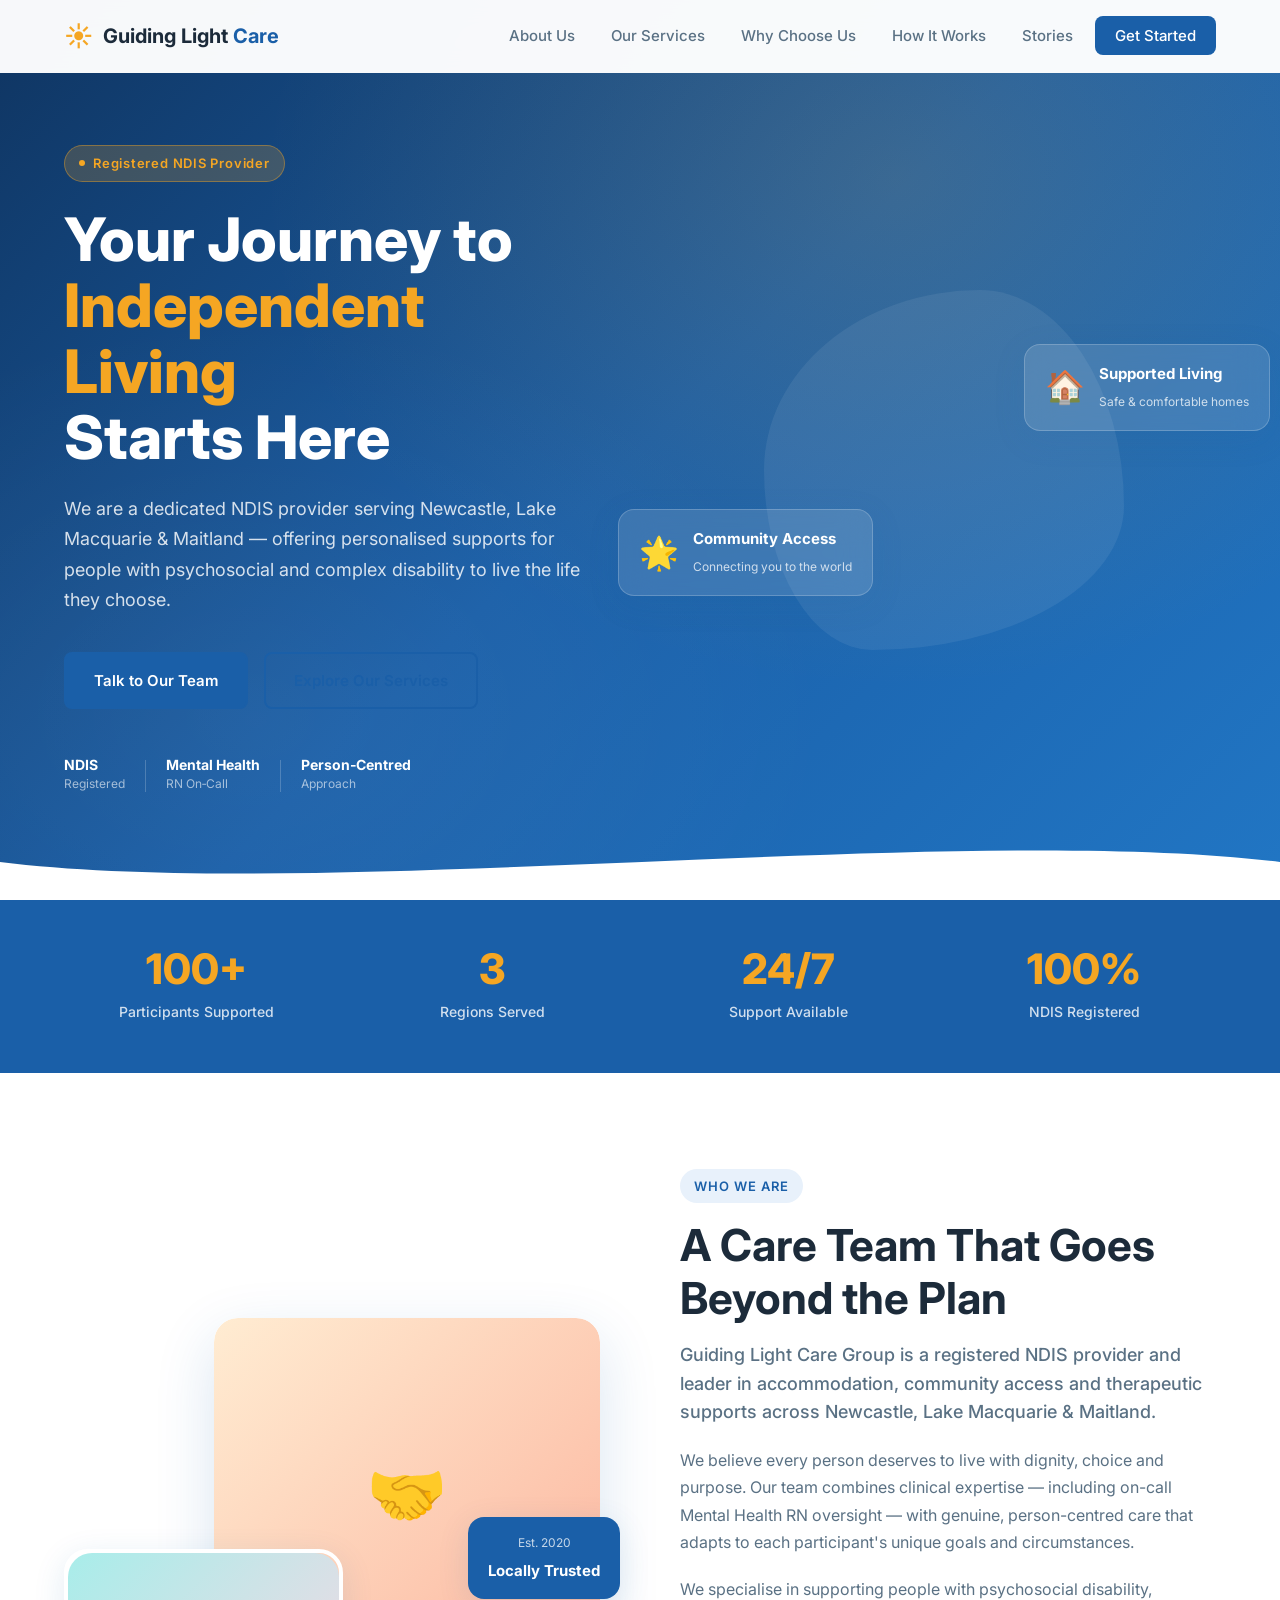
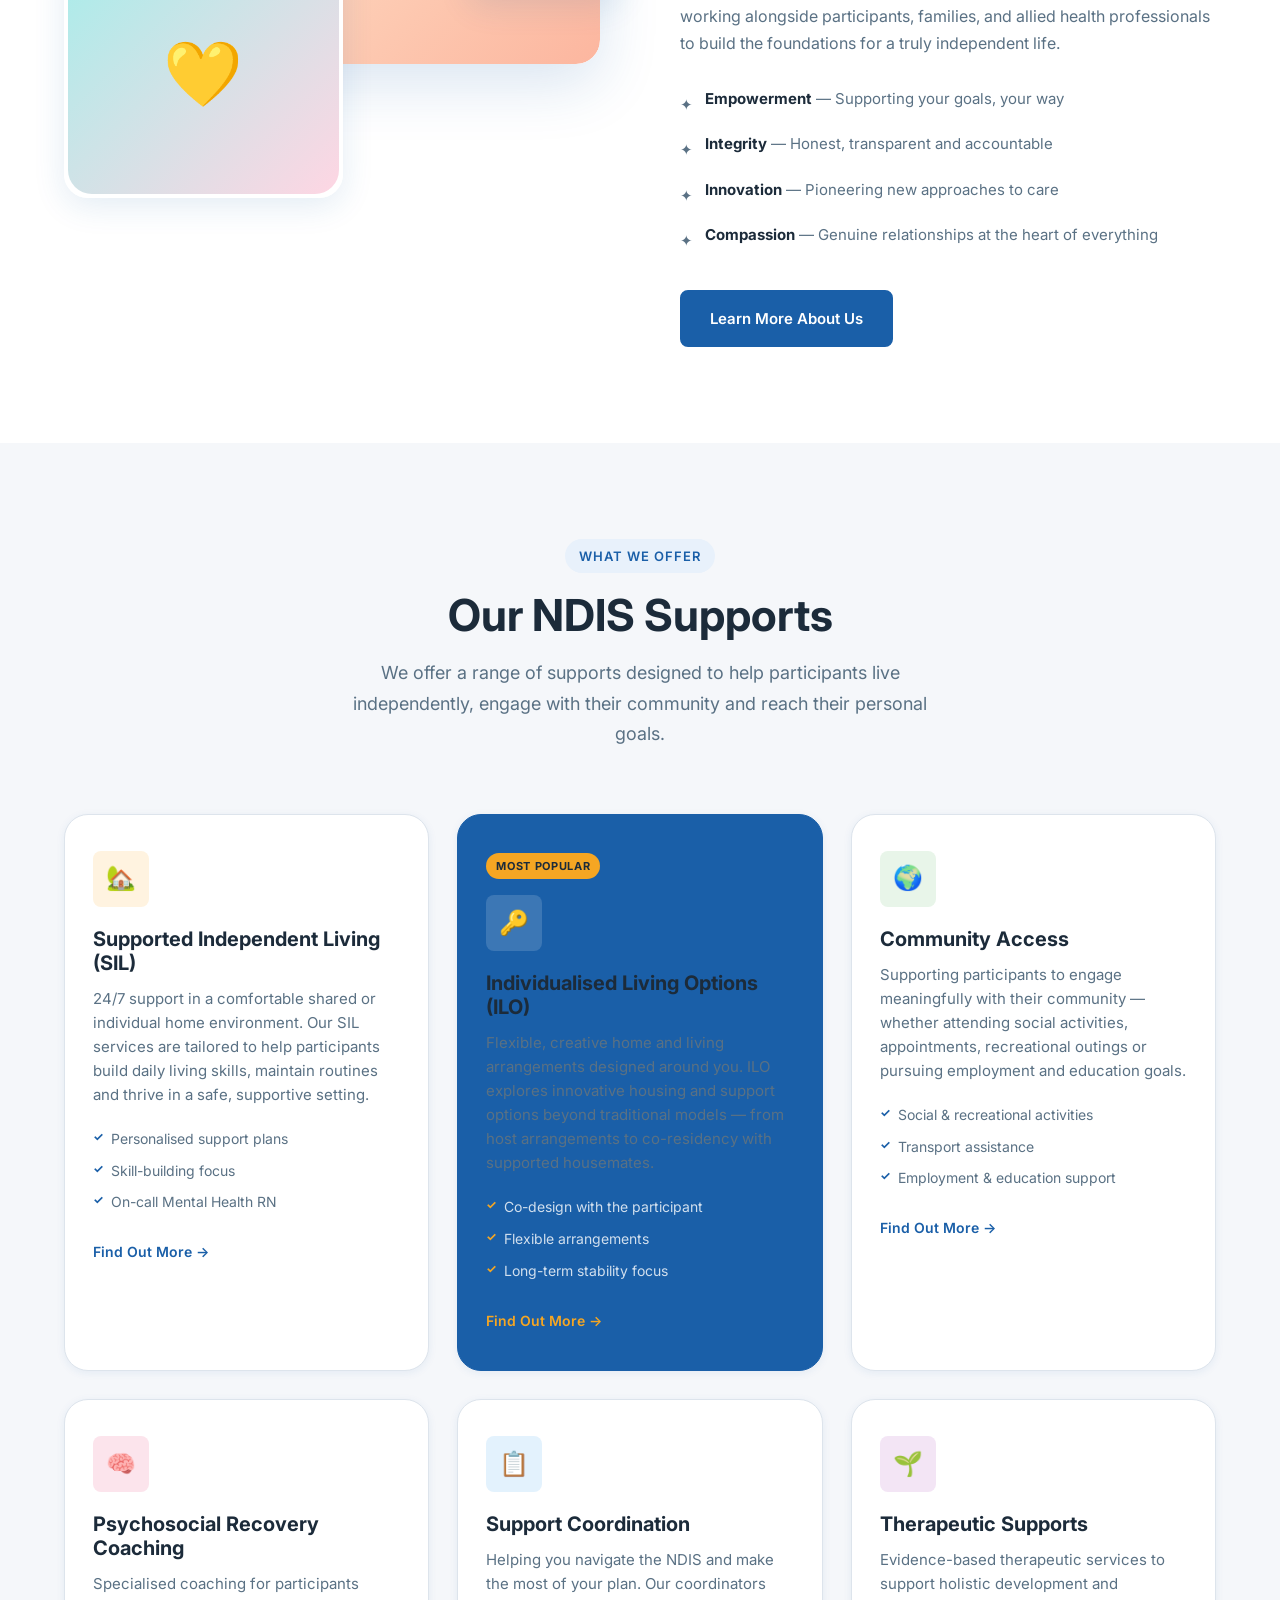
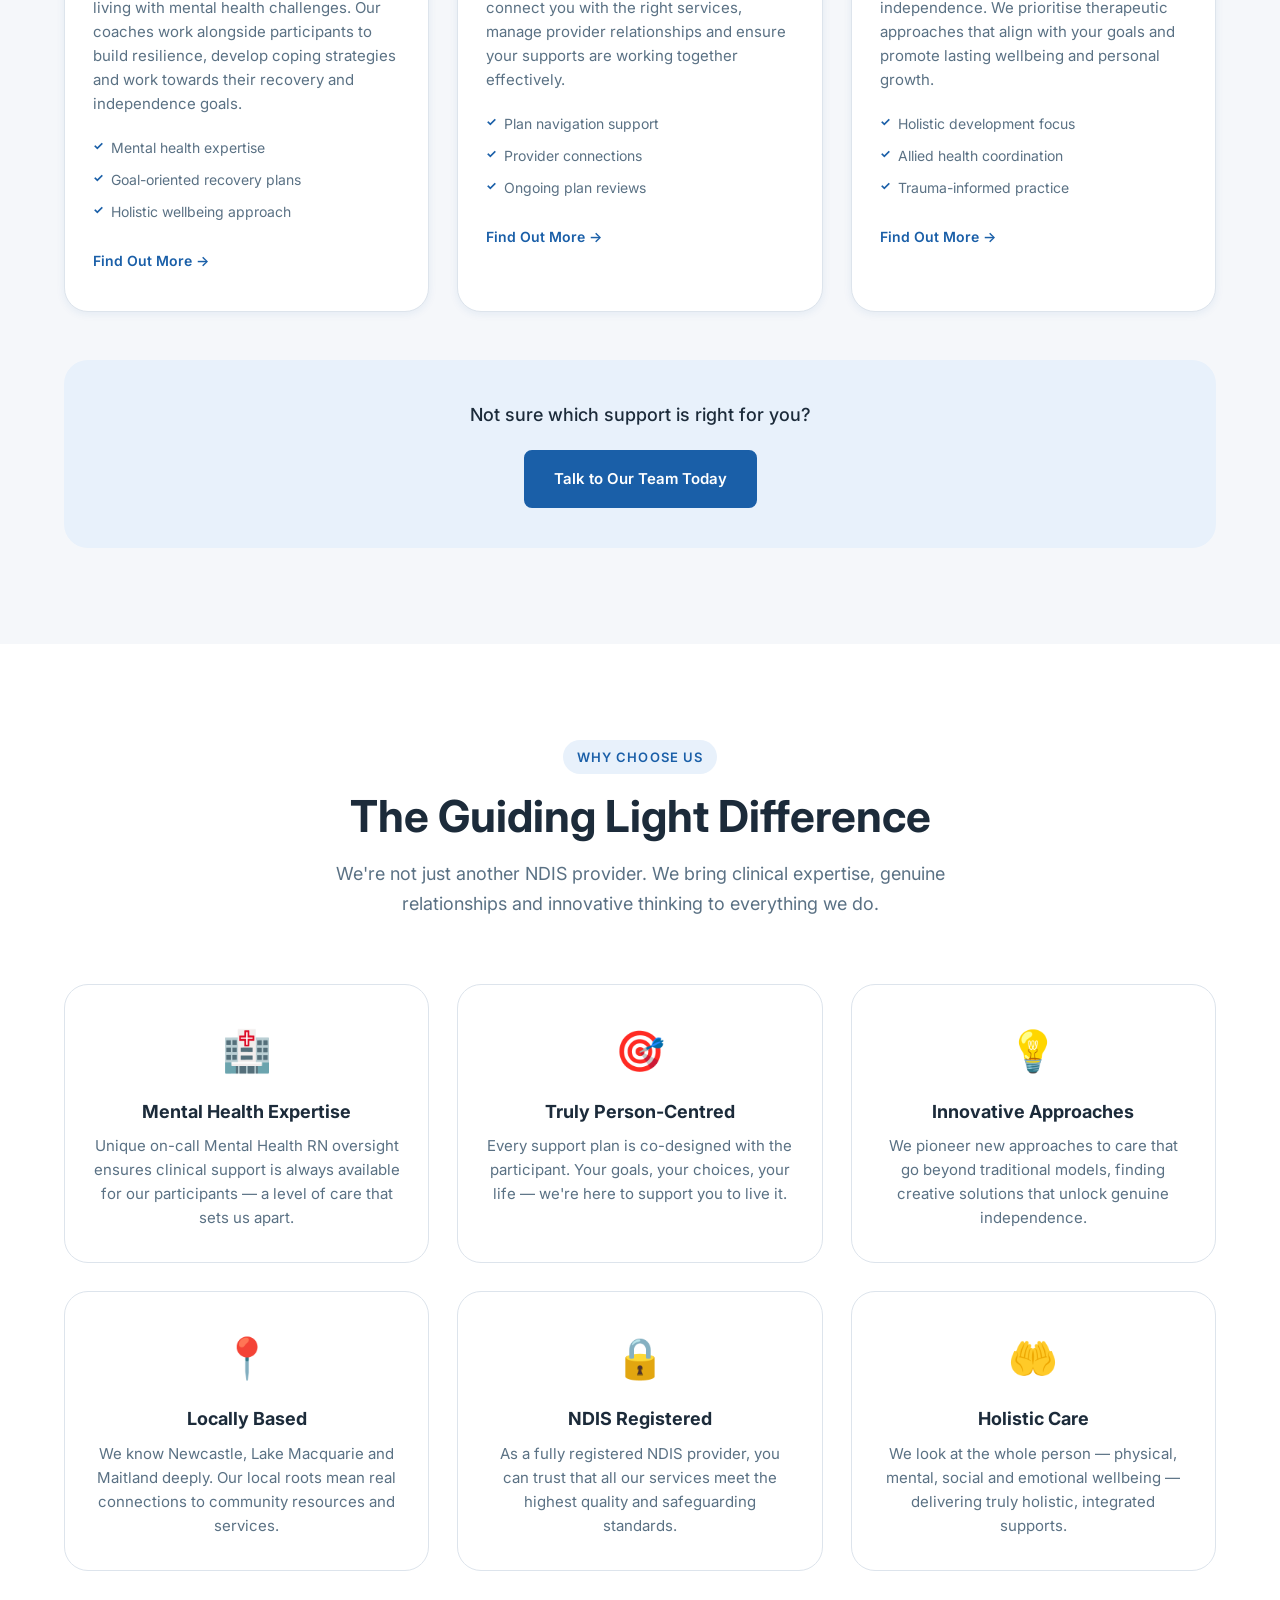
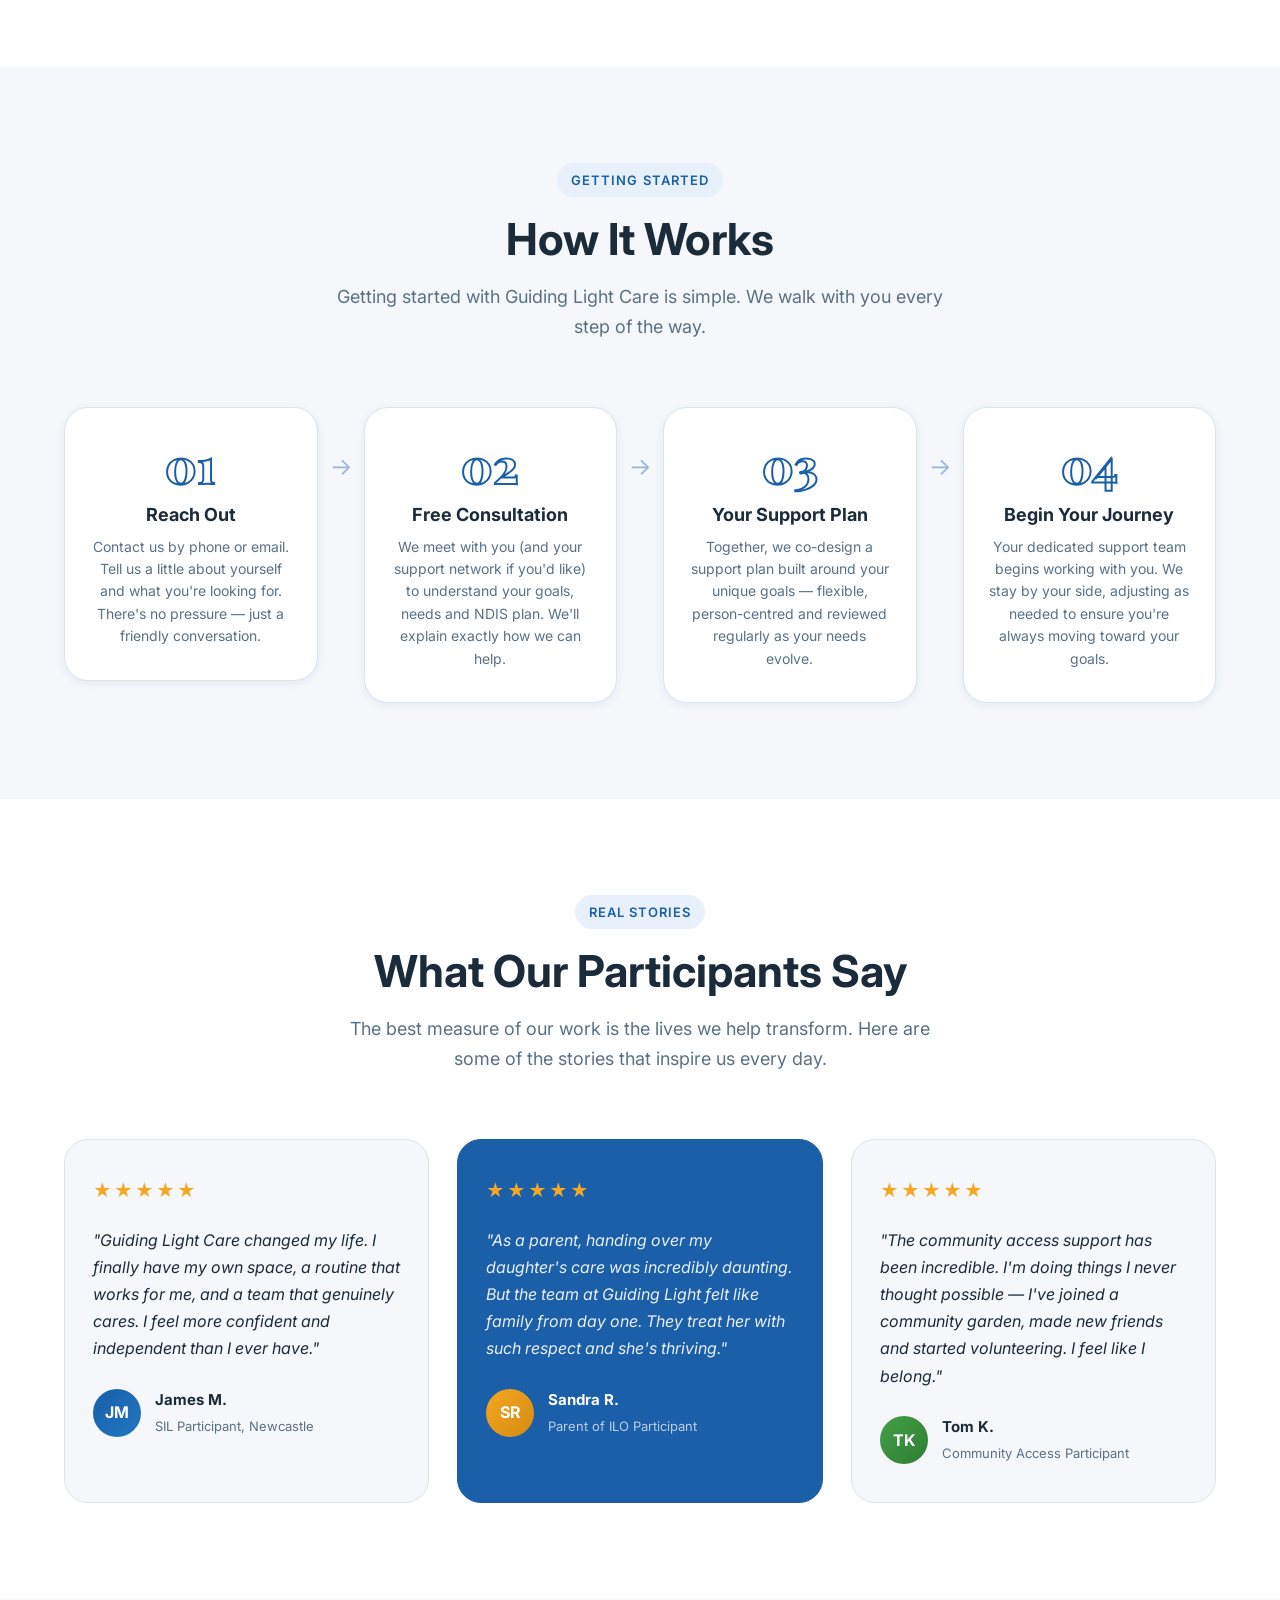
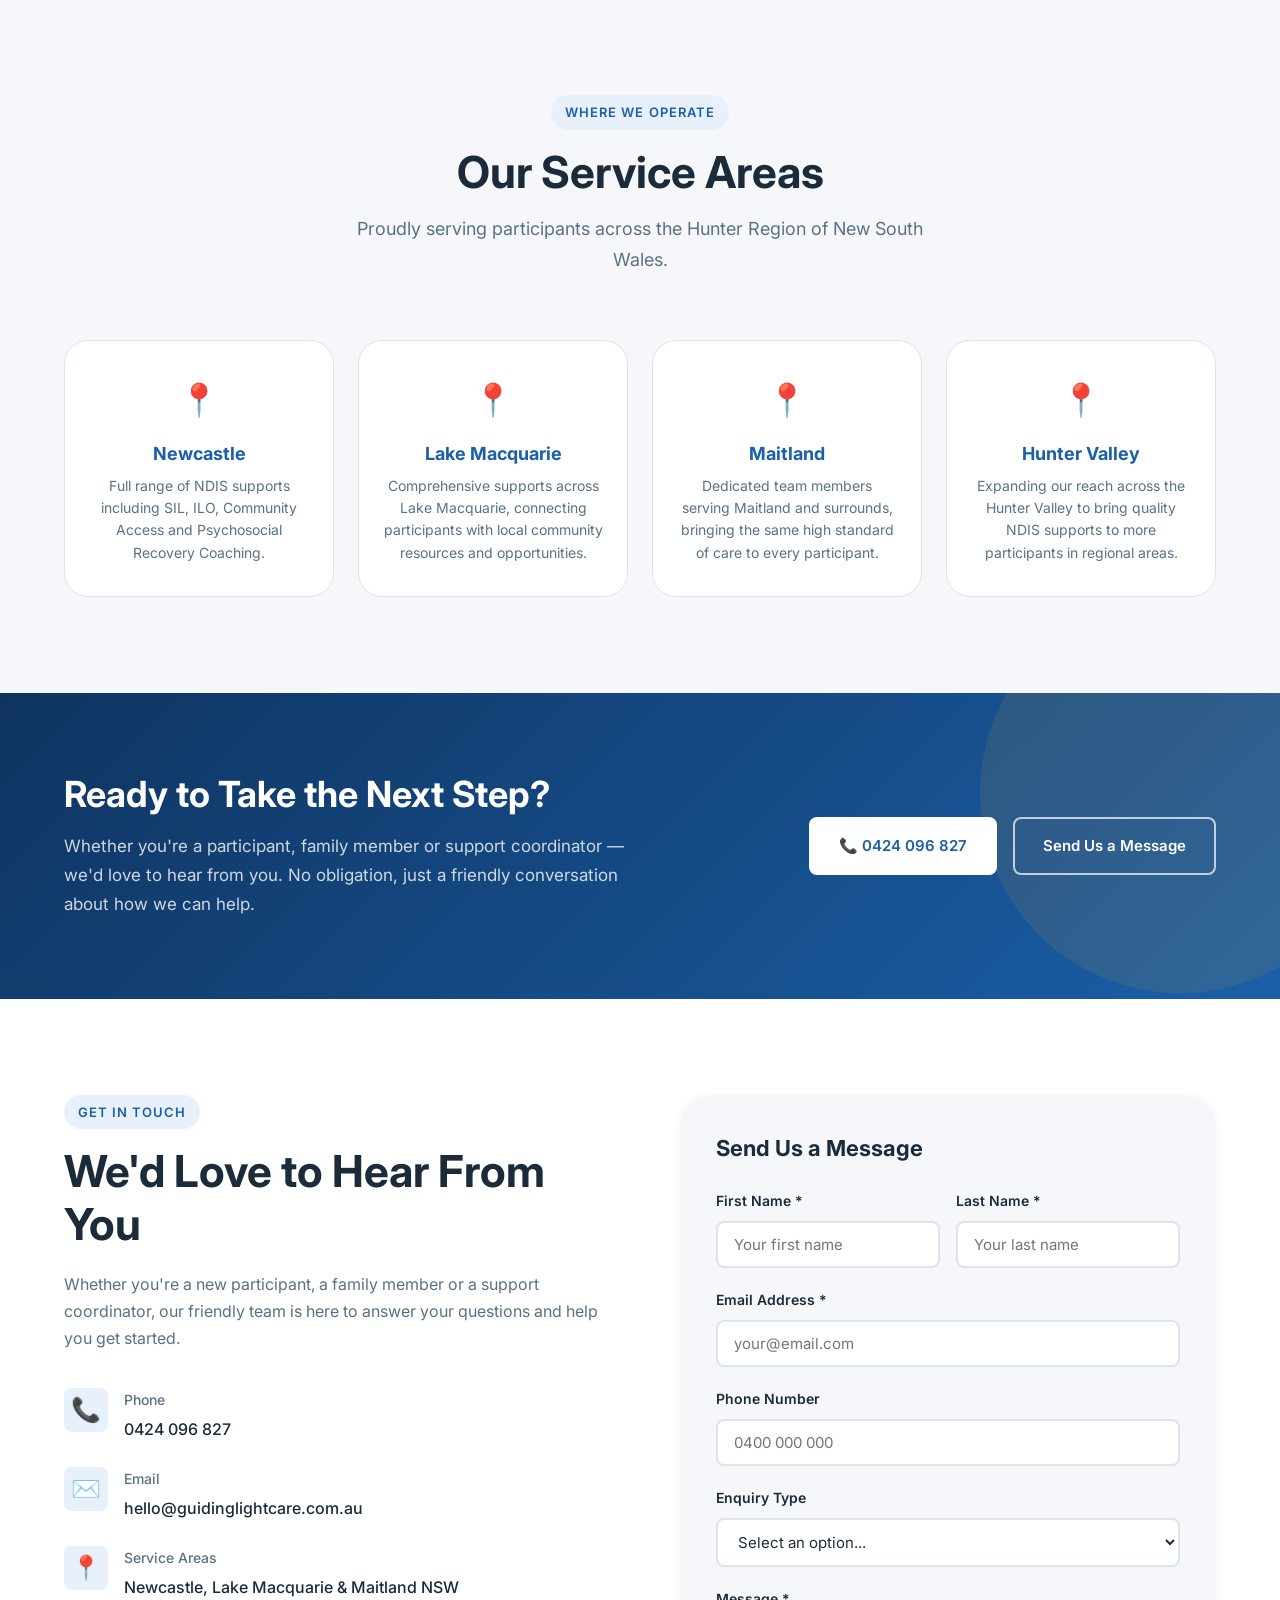
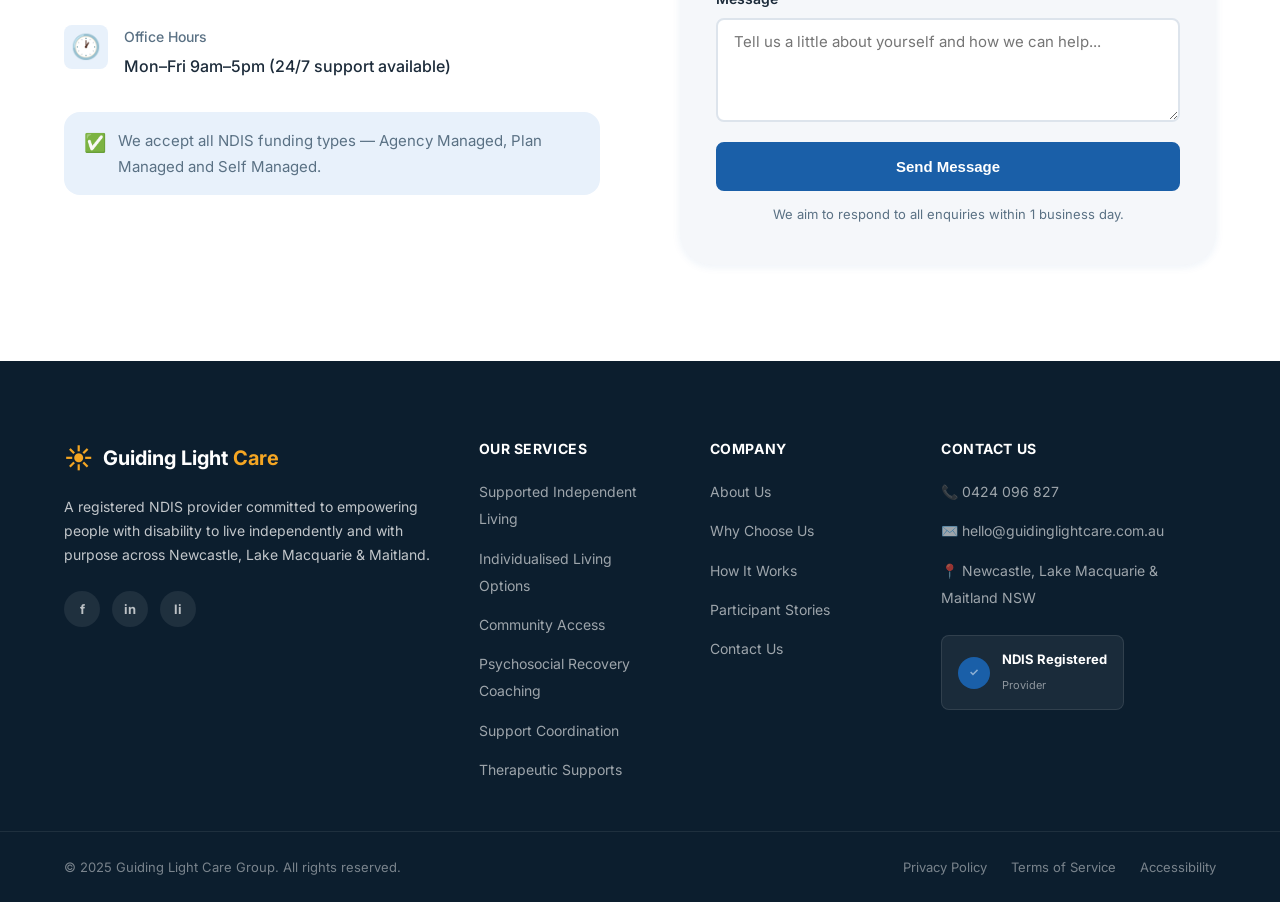
==== index.html @ 177fe25d "Add full Guiding Light Care website Complete single-page website including hero, about, services (SI" ====
<!DOCTYPE html>
<html lang="en">
<head>
  <meta charset="UTF-8" />
  <meta name="viewport" content="width=device-width, initial-scale=1.0" />
  <title>Guiding Light Care – NDIS Supports & Housing</title>
  <meta name="description" content="Guiding Light Care Group – Registered NDIS provider in Newcastle, Lake Macquarie & Maitland. Specialising in psychosocial disability, ILO, SIL and Community Access." />
  <link rel="stylesheet" href="styles.css" />
  <link rel="preconnect" href="https://fonts.googleapis.com" />
  <link rel="preconnect" href="https://fonts.gstatic.com" crossorigin />
  <link href="https://fonts.googleapis.com/css2?family=Inter:wght@300;400;500;600;700;800&family=Playfair+Display:wght@600;700&display=swap" rel="stylesheet" />
</head>
<body>

  <!-- HEADER / NAV -->
  <header class="header" id="header">
    <div class="container header__inner">
      <a href="#" class="logo">
        <span class="logo__icon">☀</span>
        <span class="logo__text">Guiding Light <span>Care</span></span>
      </a>
      <nav class="nav" id="nav">
        <ul class="nav__list">
          <li><a href="#about" class="nav__link">About Us</a></li>
          <li><a href="#services" class="nav__link">Our Services</a></li>
          <li><a href="#why-us" class="nav__link">Why Choose Us</a></li>
          <li><a href="#how-it-works" class="nav__link">How It Works</a></li>
          <li><a href="#testimonials" class="nav__link">Stories</a></li>
          <li><a href="#contact" class="nav__link nav__link--cta">Get Started</a></li>
        </ul>
      </nav>
      <button class="hamburger" id="hamburger" aria-label="Open menu">
        <span></span><span></span><span></span>
      </button>
    </div>
  </header>

  <!-- HERO -->
  <section class="hero" id="home">
    <div class="hero__bg"></div>
    <div class="container hero__inner">
      <div class="hero__content">
        <span class="hero__badge">Registered NDIS Provider</span>
        <h1 class="hero__title">Your Journey to<br /><em>Independent Living</em><br />Starts Here</h1>
        <p class="hero__subtitle">We are a dedicated NDIS provider serving Newcastle, Lake Macquarie &amp; Maitland — offering personalised supports for people with psychosocial and complex disability to live the life they choose.</p>
        <div class="hero__actions">
          <a href="#contact" class="btn btn--primary">Talk to Our Team</a>
          <a href="#services" class="btn btn--outline">Explore Our Services</a>
        </div>
        <div class="hero__trust">
          <div class="trust-item">
            <strong>NDIS</strong><span>Registered</span>
          </div>
          <div class="trust-divider"></div>
          <div class="trust-item">
            <strong>Mental Health</strong><span>RN On‑Call</span>
          </div>
          <div class="trust-divider"></div>
          <div class="trust-item">
            <strong>Person‑Centred</strong><span>Approach</span>
          </div>
        </div>
      </div>
      <div class="hero__image">
        <div class="hero__card hero__card--1">
          <div class="card-icon">🏠</div>
          <div>
            <strong>Supported Living</strong>
            <span>Safe & comfortable homes</span>
          </div>
        </div>
        <div class="hero__card hero__card--2">
          <div class="card-icon">🌟</div>
          <div>
            <strong>Community Access</strong>
            <span>Connecting you to the world</span>
          </div>
        </div>
        <div class="hero__blob"></div>
      </div>
    </div>
    <div class="hero__wave">
      <svg viewBox="0 0 1440 80" preserveAspectRatio="none"><path d="M0,40 C360,80 1080,0 1440,40 L1440,80 L0,80 Z" fill="#ffffff"/></svg>
    </div>
  </section>

  <!-- STATS STRIP -->
  <section class="stats">
    <div class="container stats__inner">
      <div class="stat">
        <span class="stat__number">100+</span>
        <span class="stat__label">Participants Supported</span>
      </div>
      <div class="stat">
        <span class="stat__number">3</span>
        <span class="stat__label">Regions Served</span>
      </div>
      <div class="stat">
        <span class="stat__number">24/7</span>
        <span class="stat__label">Support Available</span>
      </div>
      <div class="stat">
        <span class="stat__number">100%</span>
        <span class="stat__label">NDIS Registered</span>
      </div>
    </div>
  </section>

  <!-- ABOUT -->
  <section class="about section" id="about">
    <div class="container about__inner">
      <div class="about__image-wrap">
        <div class="about__image-block">
          <div class="about__img about__img--main">
            <div class="img-placeholder img-placeholder--warm">
              <div class="img-icon">🤝</div>
            </div>
          </div>
          <div class="about__img about__img--sub">
            <div class="img-placeholder img-placeholder--teal">
              <div class="img-icon">💛</div>
            </div>
          </div>
          <div class="about__badge-float">
            <span>Est. 2020</span>
            <strong>Locally Trusted</strong>
          </div>
        </div>
      </div>
      <div class="about__content">
        <span class="section-tag">Who We Are</span>
        <h2 class="section-title">A Care Team That Goes Beyond the Plan</h2>
        <p class="about__lead">Guiding Light Care Group is a registered NDIS provider and leader in accommodation, community access and therapeutic supports across Newcastle, Lake Macquarie &amp; Maitland.</p>
        <p>We believe every person deserves to live with dignity, choice and purpose. Our team combines clinical expertise — including on-call Mental Health RN oversight — with genuine, person-centred care that adapts to each participant's unique goals and circumstances.</p>
        <p>We specialise in supporting people with psychosocial disability, working alongside participants, families, and allied health professionals to build the foundations for a truly independent life.</p>
        <ul class="about__values">
          <li><span class="value-icon">✦</span><span><strong>Empowerment</strong> — Supporting your goals, your way</span></li>
          <li><span class="value-icon">✦</span><span><strong>Integrity</strong> — Honest, transparent and accountable</span></li>
          <li><span class="value-icon">✦</span><span><strong>Innovation</strong> — Pioneering new approaches to care</span></li>
          <li><span class="value-icon">✦</span><span><strong>Compassion</strong> — Genuine relationships at the heart of everything</span></li>
        </ul>
        <a href="#contact" class="btn btn--primary">Learn More About Us</a>
      </div>
    </div>
  </section>

  <!-- SERVICES -->
  <section class="services section section--gray" id="services">
    <div class="container">
      <div class="section-header">
        <span class="section-tag">What We Offer</span>
        <h2 class="section-title">Our NDIS Supports</h2>
        <p class="section-subtitle">We offer a range of supports designed to help participants live independently, engage with their community and reach their personal goals.</p>
      </div>
      <div class="services__grid">

        <div class="service-card">
          <div class="service-card__icon-wrap service-card__icon-wrap--1">
            <span class="service-card__icon">🏡</span>
          </div>
          <h3>Supported Independent Living (SIL)</h3>
          <p>24/7 support in a comfortable shared or individual home environment. Our SIL services are tailored to help participants build daily living skills, maintain routines and thrive in a safe, supportive setting.</p>
          <ul class="service-card__features">
            <li>Personalised support plans</li>
            <li>Skill-building focus</li>
            <li>On-call Mental Health RN</li>
          </ul>
          <a href="#contact" class="service-card__link">Find Out More →</a>
        </div>

        <div class="service-card service-card--featured">
          <div class="service-card__badge">Most Popular</div>
          <div class="service-card__icon-wrap service-card__icon-wrap--2">
            <span class="service-card__icon">🔑</span>
          </div>
          <h3>Individualised Living Options (ILO)</h3>
          <p>Flexible, creative home and living arrangements designed around you. ILO explores innovative housing and support options beyond traditional models — from host arrangements to co-residency with supported housemates.</p>
          <ul class="service-card__features">
            <li>Co-design with the participant</li>
            <li>Flexible arrangements</li>
            <li>Long-term stability focus</li>
          </ul>
          <a href="#contact" class="service-card__link">Find Out More →</a>
        </div>

        <div class="service-card">
          <div class="service-card__icon-wrap service-card__icon-wrap--3">
            <span class="service-card__icon">🌍</span>
          </div>
          <h3>Community Access</h3>
          <p>Supporting participants to engage meaningfully with their community — whether attending social activities, appointments, recreational outings or pursuing employment and education goals.</p>
          <ul class="service-card__features">
            <li>Social & recreational activities</li>
            <li>Transport assistance</li>
            <li>Employment & education support</li>
          </ul>
          <a href="#contact" class="service-card__link">Find Out More →</a>
        </div>

        <div class="service-card">
          <div class="service-card__icon-wrap service-card__icon-wrap--4">
            <span class="service-card__icon">🧠</span>
          </div>
          <h3>Psychosocial Recovery Coaching</h3>
          <p>Specialised coaching for participants living with mental health challenges. Our coaches work alongside participants to build resilience, develop coping strategies and work towards their recovery and independence goals.</p>
          <ul class="service-card__features">
            <li>Mental health expertise</li>
            <li>Goal-oriented recovery plans</li>
            <li>Holistic wellbeing approach</li>
          </ul>
          <a href="#contact" class="service-card__link">Find Out More →</a>
        </div>

        <div class="service-card">
          <div class="service-card__icon-wrap service-card__icon-wrap--5">
            <span class="service-card__icon">📋</span>
          </div>
          <h3>Support Coordination</h3>
          <p>Helping you navigate the NDIS and make the most of your plan. Our coordinators connect you with the right services, manage provider relationships and ensure your supports are working together effectively.</p>
          <ul class="service-card__features">
            <li>Plan navigation support</li>
            <li>Provider connections</li>
            <li>Ongoing plan reviews</li>
          </ul>
          <a href="#contact" class="service-card__link">Find Out More →</a>
        </div>

        <div class="service-card">
          <div class="service-card__icon-wrap service-card__icon-wrap--6">
            <span class="service-card__icon">🌱</span>
          </div>
          <h3>Therapeutic Supports</h3>
          <p>Evidence-based therapeutic services to support holistic development and independence. We prioritise therapeutic approaches that align with your goals and promote lasting wellbeing and personal growth.</p>
          <ul class="service-card__features">
            <li>Holistic development focus</li>
            <li>Allied health coordination</li>
            <li>Trauma-informed practice</li>
          </ul>
          <a href="#contact" class="service-card__link">Find Out More →</a>
        </div>

      </div>
      <div class="services__cta">
        <p>Not sure which support is right for you?</p>
        <a href="#contact" class="btn btn--primary">Talk to Our Team Today</a>
      </div>
    </div>
  </section>

  <!-- WHY US -->
  <section class="why-us section" id="why-us">
    <div class="container">
      <div class="section-header">
        <span class="section-tag">Why Choose Us</span>
        <h2 class="section-title">The Guiding Light Difference</h2>
        <p class="section-subtitle">We're not just another NDIS provider. We bring clinical expertise, genuine relationships and innovative thinking to everything we do.</p>
      </div>
      <div class="why-us__grid">
        <div class="why-card">
          <div class="why-card__icon">🏥</div>
          <h4>Mental Health Expertise</h4>
          <p>Unique on-call Mental Health RN oversight ensures clinical support is always available for our participants — a level of care that sets us apart.</p>
        </div>
        <div class="why-card">
          <div class="why-card__icon">🎯</div>
          <h4>Truly Person-Centred</h4>
          <p>Every support plan is co-designed with the participant. Your goals, your choices, your life — we're here to support you to live it.</p>
        </div>
        <div class="why-card">
          <div class="why-card__icon">💡</div>
          <h4>Innovative Approaches</h4>
          <p>We pioneer new approaches to care that go beyond traditional models, finding creative solutions that unlock genuine independence.</p>
        </div>
        <div class="why-card">
          <div class="why-card__icon">📍</div>
          <h4>Locally Based</h4>
          <p>We know Newcastle, Lake Macquarie and Maitland deeply. Our local roots mean real connections to community resources and services.</p>
        </div>
        <div class="why-card">
          <div class="why-card__icon">🔒</div>
          <h4>NDIS Registered</h4>
          <p>As a fully registered NDIS provider, you can trust that all our services meet the highest quality and safeguarding standards.</p>
        </div>
        <div class="why-card">
          <div class="why-card__icon">🤲</div>
          <h4>Holistic Care</h4>
          <p>We look at the whole person — physical, mental, social and emotional wellbeing — delivering truly holistic, integrated supports.</p>
        </div>
      </div>
    </div>
  </section>

  <!-- HOW IT WORKS -->
  <section class="how-it-works section section--gray" id="how-it-works">
    <div class="container">
      <div class="section-header">
        <span class="section-tag">Getting Started</span>
        <h2 class="section-title">How It Works</h2>
        <p class="section-subtitle">Getting started with Guiding Light Care is simple. We walk with you every step of the way.</p>
      </div>
      <div class="steps">
        <div class="step">
          <div class="step__number">01</div>
          <div class="step__content">
            <h4>Reach Out</h4>
            <p>Contact us by phone or email. Tell us a little about yourself and what you're looking for. There's no pressure — just a friendly conversation.</p>
          </div>
        </div>
        <div class="step__arrow">→</div>
        <div class="step">
          <div class="step__number">02</div>
          <div class="step__content">
            <h4>Free Consultation</h4>
            <p>We meet with you (and your support network if you'd like) to understand your goals, needs and NDIS plan. We'll explain exactly how we can help.</p>
          </div>
        </div>
        <div class="step__arrow">→</div>
        <div class="step">
          <div class="step__number">03</div>
          <div class="step__content">
            <h4>Your Support Plan</h4>
            <p>Together, we co-design a support plan built around your unique goals — flexible, person-centred and reviewed regularly as your needs evolve.</p>
          </div>
        </div>
        <div class="step__arrow">→</div>
        <div class="step">
          <div class="step__number">04</div>
          <div class="step__content">
            <h4>Begin Your Journey</h4>
            <p>Your dedicated support team begins working with you. We stay by your side, adjusting as needed to ensure you're always moving toward your goals.</p>
          </div>
        </div>
      </div>
    </div>
  </section>

  <!-- TESTIMONIALS -->
  <section class="testimonials section" id="testimonials">
    <div class="container">
      <div class="section-header">
        <span class="section-tag">Real Stories</span>
        <h2 class="section-title">What Our Participants Say</h2>
        <p class="section-subtitle">The best measure of our work is the lives we help transform. Here are some of the stories that inspire us every day.</p>
      </div>
      <div class="testimonials__grid">
        <div class="testimonial-card">
          <div class="testimonial-card__stars">★★★★★</div>
          <blockquote>"Guiding Light Care changed my life. I finally have my own space, a routine that works for me, and a team that genuinely cares. I feel more confident and independent than I ever have."</blockquote>
          <div class="testimonial-card__author">
            <div class="author-avatar author-avatar--1">JM</div>
            <div>
              <strong>James M.</strong>
              <span>SIL Participant, Newcastle</span>
            </div>
          </div>
        </div>
        <div class="testimonial-card testimonial-card--featured">
          <div class="testimonial-card__stars">★★★★★</div>
          <blockquote>"As a parent, handing over my daughter's care was incredibly daunting. But the team at Guiding Light felt like family from day one. They treat her with such respect and she's thriving."</blockquote>
          <div class="testimonial-card__author">
            <div class="author-avatar author-avatar--2">SR</div>
            <div>
              <strong>Sandra R.</strong>
              <span>Parent of ILO Participant</span>
            </div>
          </div>
        </div>
        <div class="testimonial-card">
          <div class="testimonial-card__stars">★★★★★</div>
          <blockquote>"The community access support has been incredible. I'm doing things I never thought possible — I've joined a community garden, made new friends and started volunteering. I feel like I belong."</blockquote>
          <div class="testimonial-card__author">
            <div class="author-avatar author-avatar--3">TK</div>
            <div>
              <strong>Tom K.</strong>
              <span>Community Access Participant</span>
            </div>
          </div>
        </div>
      </div>
    </div>
  </section>

  <!-- SERVICE AREAS -->
  <section class="areas section section--gray">
    <div class="container">
      <div class="section-header">
        <span class="section-tag">Where We Operate</span>
        <h2 class="section-title">Our Service Areas</h2>
        <p class="section-subtitle">Proudly serving participants across the Hunter Region of New South Wales.</p>
      </div>
      <div class="areas__grid">
        <div class="area-card">
          <div class="area-card__icon">📍</div>
          <h4>Newcastle</h4>
          <p>Full range of NDIS supports including SIL, ILO, Community Access and Psychosocial Recovery Coaching.</p>
        </div>
        <div class="area-card">
          <div class="area-card__icon">📍</div>
          <h4>Lake Macquarie</h4>
          <p>Comprehensive supports across Lake Macquarie, connecting participants with local community resources and opportunities.</p>
        </div>
        <div class="area-card">
          <div class="area-card__icon">📍</div>
          <h4>Maitland</h4>
          <p>Dedicated team members serving Maitland and surrounds, bringing the same high standard of care to every participant.</p>
        </div>
        <div class="area-card">
          <div class="area-card__icon">📍</div>
          <h4>Hunter Valley</h4>
          <p>Expanding our reach across the Hunter Valley to bring quality NDIS supports to more participants in regional areas.</p>
        </div>
      </div>
    </div>
  </section>

  <!-- CTA BANNER -->
  <section class="cta-banner">
    <div class="container cta-banner__inner">
      <div class="cta-banner__content">
        <h2>Ready to Take the Next Step?</h2>
        <p>Whether you're a participant, family member or support coordinator — we'd love to hear from you. No obligation, just a friendly conversation about how we can help.</p>
      </div>
      <div class="cta-banner__actions">
        <a href="tel:0424096827" class="btn btn--white">📞 0424 096 827</a>
        <a href="#contact" class="btn btn--outline-white">Send Us a Message</a>
      </div>
    </div>
  </section>

  <!-- CONTACT -->
  <section class="contact section" id="contact">
    <div class="container contact__inner">
      <div class="contact__info">
        <span class="section-tag">Get In Touch</span>
        <h2 class="section-title">We'd Love to Hear From You</h2>
        <p>Whether you're a new participant, a family member or a support coordinator, our friendly team is here to answer your questions and help you get started.</p>

        <div class="contact__details">
          <div class="contact__detail">
            <div class="contact__detail-icon">📞</div>
            <div>
              <strong>Phone</strong>
              <a href="tel:0424096827">0424 096 827</a>
            </div>
          </div>
          <div class="contact__detail">
            <div class="contact__detail-icon">✉️</div>
            <div>
              <strong>Email</strong>
              <a href="mailto:hello@guidinglightcare.com.au">hello@guidinglightcare.com.au</a>
            </div>
          </div>
          <div class="contact__detail">
            <div class="contact__detail-icon">📍</div>
            <div>
              <strong>Service Areas</strong>
              <span>Newcastle, Lake Macquarie &amp; Maitland NSW</span>
            </div>
          </div>
          <div class="contact__detail">
            <div class="contact__detail-icon">🕐</div>
            <div>
              <strong>Office Hours</strong>
              <span>Mon–Fri 9am–5pm (24/7 support available)</span>
            </div>
          </div>
        </div>

        <div class="contact__ndis-note">
          <span>✅</span>
          <p>We accept all NDIS funding types — Agency Managed, Plan Managed and Self Managed.</p>
        </div>
      </div>

      <div class="contact__form-wrap">
        <form class="contact-form" id="contactForm">
          <h3>Send Us a Message</h3>
          <div class="form-row">
            <div class="form-group">
              <label for="firstName">First Name *</label>
              <input type="text" id="firstName" name="firstName" placeholder="Your first name" required />
            </div>
            <div class="form-group">
              <label for="lastName">Last Name *</label>
              <input type="text" id="lastName" name="lastName" placeholder="Your last name" required />
            </div>
          </div>
          <div class="form-group">
            <label for="email">Email Address *</label>
            <input type="email" id="email" name="email" placeholder="your@email.com" required />
          </div>
          <div class="form-group">
            <label for="phone">Phone Number</label>
            <input type="tel" id="phone" name="phone" placeholder="0400 000 000" />
          </div>
          <div class="form-group">
            <label for="enquiryType">Enquiry Type</label>
            <select id="enquiryType" name="enquiryType">
              <option value="">Select an option...</option>
              <option value="sil">Supported Independent Living (SIL)</option>
              <option value="ilo">Individualised Living Options (ILO)</option>
              <option value="community">Community Access</option>
              <option value="psychosocial">Psychosocial Recovery Coaching</option>
              <option value="coordination">Support Coordination</option>
              <option value="therapeutic">Therapeutic Supports</option>
              <option value="general">General Enquiry</option>
            </select>
          </div>
          <div class="form-group">
            <label for="message">Message *</label>
            <textarea id="message" name="message" rows="4" placeholder="Tell us a little about yourself and how we can help..." required></textarea>
          </div>
          <button type="submit" class="btn btn--primary btn--full">Send Message</button>
          <p class="form-note">We aim to respond to all enquiries within 1 business day.</p>
          <div class="form-success" id="formSuccess">
            <span>✅</span> Thank you! We'll be in touch shortly.
          </div>
        </form>
      </div>
    </div>
  </section>

  <!-- FOOTER -->
  <footer class="footer">
    <div class="container footer__inner">
      <div class="footer__brand">
        <a href="#" class="logo logo--white">
          <span class="logo__icon">☀</span>
          <span class="logo__text">Guiding Light <span>Care</span></span>
        </a>
        <p>A registered NDIS provider committed to empowering people with disability to live independently and with purpose across Newcastle, Lake Macquarie &amp; Maitland.</p>
        <div class="footer__social">
          <a href="#" aria-label="Facebook" class="social-link">f</a>
          <a href="#" aria-label="Instagram" class="social-link">in</a>
          <a href="#" aria-label="LinkedIn" class="social-link">li</a>
        </div>
      </div>

      <div class="footer__links">
        <h5>Our Services</h5>
        <ul>
          <li><a href="#services">Supported Independent Living</a></li>
          <li><a href="#services">Individualised Living Options</a></li>
          <li><a href="#services">Community Access</a></li>
          <li><a href="#services">Psychosocial Recovery Coaching</a></li>
          <li><a href="#services">Support Coordination</a></li>
          <li><a href="#services">Therapeutic Supports</a></li>
        </ul>
      </div>

      <div class="footer__links">
        <h5>Company</h5>
        <ul>
          <li><a href="#about">About Us</a></li>
          <li><a href="#why-us">Why Choose Us</a></li>
          <li><a href="#how-it-works">How It Works</a></li>
          <li><a href="#testimonials">Participant Stories</a></li>
          <li><a href="#contact">Contact Us</a></li>
        </ul>
      </div>

      <div class="footer__contact">
        <h5>Contact Us</h5>
        <ul>
          <li><a href="tel:0424096827">📞 0424 096 827</a></li>
          <li><a href="mailto:hello@guidinglightcare.com.au">✉️ hello@guidinglightcare.com.au</a></li>
          <li><span>📍 Newcastle, Lake Macquarie &amp; Maitland NSW</span></li>
        </ul>
        <div class="footer__ndis">
          <div class="ndis-badge">
            <span class="ndis-badge__icon">✓</span>
            <div>
              <strong>NDIS Registered</strong>
              <span>Provider</span>
            </div>
          </div>
        </div>
      </div>
    </div>

    <div class="footer__bottom">
      <div class="container footer__bottom-inner">
        <p>© 2025 Guiding Light Care Group. All rights reserved.</p>
        <div class="footer__legal">
          <a href="#">Privacy Policy</a>
          <a href="#">Terms of Service</a>
          <a href="#">Accessibility</a>
        </div>
      </div>
    </div>
  </footer>

  <script src="script.js"></script>
</body>
</html>
---- styles.css ----
/* ============================================================
   GUIDING LIGHT CARE – Global Styles
   ============================================================ */

/* --- Reset & Base --- */
*, *::before, *::after { box-sizing: border-box; margin: 0; padding: 0; }

:root {
  --primary:       #1a5fa8;
  --primary-dark:  #134b86;
  --primary-light: #e8f1fb;
  --accent:        #f5a623;
  --accent-dark:   #d48c0f;
  --text:          #1c2b3a;
  --text-muted:    #5a7184;
  --bg:            #ffffff;
  --bg-gray:       #f5f7fa;
  --border:        #dde4ec;
  --shadow-sm:     0 2px 8px rgba(26,95,168,0.08);
  --shadow-md:     0 8px 32px rgba(26,95,168,0.12);
  --shadow-lg:     0 20px 60px rgba(26,95,168,0.16);
  --radius-sm:     8px;
  --radius-md:     16px;
  --radius-lg:     24px;
  --radius-xl:     32px;
  --transition:    0.25s ease;
  --max-width:     1200px;
}

html { scroll-behavior: smooth; }

body {
  font-family: 'Inter', sans-serif;
  font-size: 16px;
  line-height: 1.7;
  color: var(--text);
  background: var(--bg);
  overflow-x: hidden;
}

a { color: inherit; text-decoration: none; }
ul { list-style: none; }
img { max-width: 100%; display: block; }

.container {
  max-width: var(--max-width);
  margin: 0 auto;
  padding: 0 24px;
}

.section { padding: 96px 0; }
.section--gray { background: var(--bg-gray); }

/* --- Typography --- */
h1, h2, h3, h4, h5 {
  font-family: 'Inter', sans-serif;
  font-weight: 700;
  line-height: 1.2;
  color: var(--text);
}

.section-tag {
  display: inline-block;
  background: var(--primary-light);
  color: var(--primary);
  font-size: 13px;
  font-weight: 600;
  letter-spacing: 0.08em;
  text-transform: uppercase;
  padding: 6px 14px;
  border-radius: 20px;
  margin-bottom: 16px;
}

.section-title {
  font-size: clamp(28px, 4vw, 44px);
  margin-bottom: 16px;
  color: var(--text);
}

.section-subtitle {
  font-size: 18px;
  color: var(--text-muted);
  max-width: 620px;
  margin: 0 auto;
}

.section-header {
  text-align: center;
  margin-bottom: 64px;
}

/* --- Buttons --- */
.btn {
  display: inline-flex;
  align-items: center;
  gap: 8px;
  padding: 14px 28px;
  border-radius: var(--radius-sm);
  font-size: 15px;
  font-weight: 600;
  cursor: pointer;
  border: 2px solid transparent;
  transition: all var(--transition);
  white-space: nowrap;
}

.btn--primary {
  background: var(--primary);
  color: #fff;
  border-color: var(--primary);
}
.btn--primary:hover {
  background: var(--primary-dark);
  border-color: var(--primary-dark);
  transform: translateY(-2px);
  box-shadow: 0 8px 24px rgba(26,95,168,0.3);
}

.btn--outline {
  background: transparent;
  color: var(--primary);
  border-color: var(--primary);
}
.btn--outline:hover {
  background: var(--primary-light);
  transform: translateY(-2px);
}

.btn--white {
  background: #fff;
  color: var(--primary);
  border-color: #fff;
}
.btn--white:hover {
  background: var(--primary-light);
  transform: translateY(-2px);
}

.btn--outline-white {
  background: transparent;
  color: #fff;
  border-color: rgba(255,255,255,0.7);
}
.btn--outline-white:hover {
  background: rgba(255,255,255,0.15);
  border-color: #fff;
  transform: translateY(-2px);
}

.btn--full { width: 100%; justify-content: center; }

/* ============================================================
   HEADER
   ============================================================ */
.header {
  position: fixed;
  top: 0; left: 0; right: 0;
  z-index: 1000;
  background: rgba(255,255,255,0.97);
  backdrop-filter: blur(12px);
  border-bottom: 1px solid transparent;
  transition: all var(--transition);
  padding: 0;
}

.header.scrolled {
  border-bottom-color: var(--border);
  box-shadow: var(--shadow-sm);
}

.header__inner {
  display: flex;
  align-items: center;
  justify-content: space-between;
  height: 72px;
}

.logo {
  display: flex;
  align-items: center;
  gap: 10px;
  font-weight: 700;
  font-size: 20px;
  color: var(--text);
}

.logo__icon {
  font-size: 28px;
  color: var(--accent);
  line-height: 1;
}

.logo__text span { color: var(--primary); }

.logo--white .logo__text { color: #fff; }
.logo--white .logo__text span { color: var(--accent); }

.nav__list {
  display: flex;
  align-items: center;
  gap: 8px;
}

.nav__link {
  font-size: 15px;
  font-weight: 500;
  color: var(--text-muted);
  padding: 8px 14px;
  border-radius: var(--radius-sm);
  transition: all var(--transition);
}

.nav__link:hover { color: var(--primary); background: var(--primary-light); }

.nav__link--cta {
  background: var(--primary);
  color: #fff !important;
  padding: 10px 20px;
}
.nav__link--cta:hover {
  background: var(--primary-dark) !important;
  color: #fff !important;
}

.hamburger {
  display: none;
  flex-direction: column;
  gap: 5px;
  background: none;
  border: none;
  cursor: pointer;
  padding: 8px;
}
.hamburger span {
  display: block;
  width: 24px;
  height: 2px;
  background: var(--text);
  border-radius: 2px;
  transition: all var(--transition);
}

/* ============================================================
   HERO
   ============================================================ */
.hero {
  position: relative;
  min-height: 100vh;
  display: flex;
  align-items: center;
  background: linear-gradient(135deg, #0f3460 0%, #1a5fa8 50%, #2176c4 100%);
  overflow: hidden;
  padding-top: 72px;
}

.hero__bg {
  position: absolute;
  inset: 0;
  background:
    radial-gradient(ellipse at 70% 20%, rgba(245,166,35,0.15) 0%, transparent 50%),
    radial-gradient(ellipse at 20% 80%, rgba(255,255,255,0.05) 0%, transparent 40%);
}

.hero__inner {
  position: relative;
  z-index: 2;
  display: grid;
  grid-template-columns: 1fr 1fr;
  gap: 64px;
  align-items: center;
  padding-top: 48px;
  padding-bottom: 80px;
}

.hero__badge {
  display: inline-flex;
  align-items: center;
  gap: 8px;
  background: rgba(245,166,35,0.2);
  color: var(--accent);
  border: 1px solid rgba(245,166,35,0.4);
  font-size: 13px;
  font-weight: 600;
  letter-spacing: 0.06em;
  padding: 6px 14px;
  border-radius: 20px;
  margin-bottom: 24px;
}

.hero__badge::before {
  content: '';
  width: 6px; height: 6px;
  background: var(--accent);
  border-radius: 50%;
}

.hero__title {
  font-size: clamp(36px, 5vw, 60px);
  font-weight: 800;
  color: #fff;
  line-height: 1.1;
  margin-bottom: 24px;
}

.hero__title em {
  font-style: normal;
  color: var(--accent);
}

.hero__subtitle {
  font-size: 18px;
  color: rgba(255,255,255,0.82);
  margin-bottom: 36px;
  line-height: 1.7;
  max-width: 520px;
}

.hero__actions {
  display: flex;
  gap: 16px;
  flex-wrap: wrap;
  margin-bottom: 48px;
}

.hero__trust {
  display: flex;
  align-items: center;
  gap: 20px;
  flex-wrap: wrap;
}

.trust-item {
  display: flex;
  flex-direction: column;
}
.trust-item strong {
  font-size: 14px;
  font-weight: 700;
  color: #fff;
  line-height: 1.2;
}
.trust-item span {
  font-size: 12px;
  color: rgba(255,255,255,0.6);
}

.trust-divider {
  width: 1px;
  height: 32px;
  background: rgba(255,255,255,0.2);
}

/* Hero image side */
.hero__image {
  position: relative;
  display: flex;
  justify-content: center;
  align-items: center;
  min-height: 420px;
}

.hero__blob {
  width: 360px;
  height: 360px;
  background: rgba(255,255,255,0.07);
  border-radius: 60% 40% 70% 30% / 50% 60% 40% 50%;
  position: absolute;
}

.hero__card {
  position: absolute;
  background: rgba(255,255,255,0.12);
  backdrop-filter: blur(16px);
  border: 1px solid rgba(255,255,255,0.2);
  border-radius: var(--radius-md);
  padding: 16px 20px;
  display: flex;
  align-items: center;
  gap: 14px;
  color: #fff;
  box-shadow: var(--shadow-md);
  min-width: 220px;
}

.hero__card--1 { top: 20%; right: -10%; }
.hero__card--2 { bottom: 20%; left: -10%; }

.card-icon { font-size: 32px; line-height: 1; }
.hero__card strong { display: block; font-size: 15px; font-weight: 700; }
.hero__card span { font-size: 12px; opacity: 0.75; }

.hero__wave {
  position: absolute;
  bottom: -2px; left: 0; right: 0;
  line-height: 0;
}
.hero__wave svg { width: 100%; height: 80px; }

/* ============================================================
   STATS
   ============================================================ */
.stats {
  background: var(--primary);
  padding: 48px 0;
}

.stats__inner {
  display: grid;
  grid-template-columns: repeat(4, 1fr);
  gap: 32px;
  text-align: center;
}

.stat__number {
  display: block;
  font-size: 42px;
  font-weight: 800;
  color: var(--accent);
  line-height: 1;
  margin-bottom: 8px;
}

.stat__label {
  font-size: 14px;
  color: rgba(255,255,255,0.8);
  font-weight: 500;
}

/* ============================================================
   ABOUT
   ============================================================ */
.about__inner {
  display: grid;
  grid-template-columns: 1fr 1fr;
  gap: 80px;
  align-items: center;
}

.about__image-wrap { position: relative; }

.about__image-block {
  position: relative;
  height: 480px;
}

.about__img {
  position: absolute;
  border-radius: var(--radius-lg);
  overflow: hidden;
}

.about__img--main {
  width: 72%;
  height: 72%;
  top: 0; right: 0;
  box-shadow: var(--shadow-lg);
}

.about__img--sub {
  width: 52%;
  height: 52%;
  bottom: 0; left: 0;
  box-shadow: var(--shadow-md);
  border: 4px solid var(--bg);
}

.img-placeholder {
  width: 100%;
  height: 100%;
  display: flex;
  align-items: center;
  justify-content: center;
  border-radius: var(--radius-lg);
}

.img-placeholder--warm {
  background: linear-gradient(135deg, #ffecd2 0%, #fcb69f 100%);
}

.img-placeholder--teal {
  background: linear-gradient(135deg, #a8edea 0%, #fed6e3 100%);
}

.img-icon { font-size: 64px; }

.about__badge-float {
  position: absolute;
  top: 50%; right: -20px;
  transform: translateY(-50%);
  background: var(--primary);
  color: #fff;
  padding: 16px 20px;
  border-radius: var(--radius-md);
  text-align: center;
  box-shadow: var(--shadow-md);
}
.about__badge-float span { font-size: 12px; opacity: 0.75; display: block; }
.about__badge-float strong { font-size: 15px; display: block; margin-top: 4px; }

.about__lead {
  font-size: 18px;
  font-weight: 500;
  color: var(--text);
  margin-bottom: 20px;
  line-height: 1.6;
}

.about__content p {
  color: var(--text-muted);
  margin-bottom: 20px;
}

.about__values {
  margin: 28px 0 36px;
  display: flex;
  flex-direction: column;
  gap: 14px;
}

.about__values li {
  display: flex;
  align-items: flex-start;
  gap: 12px;
}

.value-icon {
  color: var(--accent);
  font-size: 12px;
  margin-top: 6px;
  flex-shrink: 0;
}

.about__values span strong { color: var(--text); }
.about__values span { color: var(--text-muted); font-size: 15px; }

/* ============================================================
   SERVICES
   ============================================================ */
.services__grid {
  display: grid;
  grid-template-columns: repeat(3, 1fr);
  gap: 28px;
  margin-bottom: 48px;
}

.service-card {
  background: var(--bg);
  border-radius: var(--radius-lg);
  padding: 36px 28px;
  box-shadow: var(--shadow-sm);
  border: 1px solid var(--border);
  transition: all 0.3s ease;
  position: relative;
  overflow: hidden;
}

.service-card::before {
  content: '';
  position: absolute;
  top: 0; left: 0; right: 0;
  height: 4px;
  background: var(--primary);
  transform: scaleX(0);
  transition: transform 0.3s ease;
  transform-origin: left;
}

.service-card:hover {
  transform: translateY(-6px);
  box-shadow: var(--shadow-lg);
}
.service-card:hover::before { transform: scaleX(1); }

.service-card--featured {
  background: var(--primary);
  border-color: var(--primary);
  color: #fff;
}
.service-card--featured h3,
.service-card--featured p,
.service-card--featured li { color: rgba(255,255,255,0.9); }
.service-card--featured h3 { color: #fff; }
.service-card--featured::before { background: var(--accent); }

.service-card__badge {
  display: inline-block;
  background: var(--accent);
  color: var(--text);
  font-size: 11px;
  font-weight: 700;
  text-transform: uppercase;
  letter-spacing: 0.06em;
  padding: 4px 10px;
  border-radius: 20px;
  margin-bottom: 16px;
}

.service-card__icon-wrap {
  width: 56px; height: 56px;
  border-radius: var(--radius-sm);
  display: flex;
  align-items: center;
  justify-content: center;
  margin-bottom: 20px;
  font-size: 24px;
}

.service-card__icon-wrap--1 { background: #fff3e0; }
.service-card__icon-wrap--2 { background: rgba(255,255,255,0.15); }
.service-card__icon-wrap--3 { background: #e8f5e9; }
.service-card__icon-wrap--4 { background: #fce4ec; }
.service-card__icon-wrap--5 { background: #e3f2fd; }
.service-card__icon-wrap--6 { background: #f3e5f5; }

.service-card h3 {
  font-size: 20px;
  margin-bottom: 12px;
  color: var(--text);
}

.service-card p {
  font-size: 15px;
  color: var(--text-muted);
  line-height: 1.6;
  margin-bottom: 20px;
}

.service-card__features {
  margin-bottom: 24px;
  display: flex;
  flex-direction: column;
  gap: 8px;
}

.service-card__features li {
  font-size: 14px;
  color: var(--text-muted);
  padding-left: 18px;
  position: relative;
}
.service-card__features li::before {
  content: '✓';
  position: absolute;
  left: 0;
  color: var(--primary);
  font-weight: 700;
  font-size: 12px;
}

.service-card--featured .service-card__features li::before { color: var(--accent); }
.service-card--featured .service-card__features li { color: rgba(255,255,255,0.8); }

.service-card__link {
  font-size: 14px;
  font-weight: 600;
  color: var(--primary);
  transition: gap 0.2s ease;
  display: inline-flex;
  align-items: center;
  gap: 4px;
}
.service-card__link:hover { gap: 8px; }
.service-card--featured .service-card__link { color: var(--accent); }

.services__cta {
  text-align: center;
  padding: 40px;
  background: var(--primary-light);
  border-radius: var(--radius-lg);
}
.services__cta p {
  font-size: 18px;
  font-weight: 500;
  color: var(--text);
  margin-bottom: 20px;
}

/* ============================================================
   WHY US
   ============================================================ */
.why-us__grid {
  display: grid;
  grid-template-columns: repeat(3, 1fr);
  gap: 28px;
}

.why-card {
  background: var(--bg);
  border-radius: var(--radius-lg);
  padding: 32px 28px;
  border: 1px solid var(--border);
  transition: all 0.3s ease;
  text-align: center;
}

.why-card:hover {
  border-color: var(--primary);
  box-shadow: var(--shadow-md);
  transform: translateY(-4px);
}

.why-card__icon {
  font-size: 40px;
  margin-bottom: 16px;
  display: block;
}

.why-card h4 {
  font-size: 18px;
  margin-bottom: 12px;
  color: var(--text);
}

.why-card p {
  font-size: 15px;
  color: var(--text-muted);
  line-height: 1.6;
}

/* ============================================================
   HOW IT WORKS
   ============================================================ */
.steps {
  display: grid;
  grid-template-columns: 1fr auto 1fr auto 1fr auto 1fr;
  gap: 0;
  align-items: start;
}

.step {
  background: var(--bg);
  border-radius: var(--radius-lg);
  padding: 32px 24px;
  text-align: center;
  box-shadow: var(--shadow-sm);
  border: 1px solid var(--border);
  transition: all 0.3s ease;
}

.step:hover {
  border-color: var(--primary);
  box-shadow: var(--shadow-md);
  transform: translateY(-4px);
}

.step__number {
  font-size: 48px;
  font-weight: 800;
  color: var(--primary-light);
  line-height: 1;
  margin-bottom: 16px;
  font-family: 'Playfair Display', serif;
  -webkit-text-stroke: 2px var(--primary);
  color: transparent;
}

.step__content h4 {
  font-size: 18px;
  margin-bottom: 10px;
  color: var(--text);
}

.step__content p {
  font-size: 14px;
  color: var(--text-muted);
  line-height: 1.6;
}

.step__arrow {
  display: flex;
  align-items: center;
  justify-content: center;
  font-size: 24px;
  color: var(--primary);
  opacity: 0.4;
  padding: 0 12px;
  margin-top: 40px;
}

/* ============================================================
   TESTIMONIALS
   ============================================================ */
.testimonials { background: var(--bg); }

.testimonials__grid {
  display: grid;
  grid-template-columns: repeat(3, 1fr);
  gap: 28px;
}

.testimonial-card {
  background: var(--bg-gray);
  border-radius: var(--radius-lg);
  padding: 36px 28px;
  border: 1px solid var(--border);
  transition: all 0.3s ease;
}

.testimonial-card:hover {
  box-shadow: var(--shadow-md);
  transform: translateY(-4px);
}

.testimonial-card--featured {
  background: var(--primary);
  border-color: var(--primary);
}

.testimonial-card__stars {
  font-size: 18px;
  color: var(--accent);
  margin-bottom: 20px;
  letter-spacing: 2px;
}

.testimonial-card blockquote {
  font-size: 16px;
  line-height: 1.7;
  color: var(--text);
  font-style: italic;
  margin-bottom: 24px;
}

.testimonial-card--featured blockquote { color: rgba(255,255,255,0.9); }

.testimonial-card__author {
  display: flex;
  align-items: center;
  gap: 14px;
}

.author-avatar {
  width: 48px; height: 48px;
  border-radius: 50%;
  display: flex;
  align-items: center;
  justify-content: center;
  font-weight: 700;
  font-size: 16px;
  color: #fff;
  flex-shrink: 0;
}

.author-avatar--1 { background: linear-gradient(135deg, #1a5fa8, #2176c4); }
.author-avatar--2 { background: linear-gradient(135deg, #f5a623, #d48c0f); }
.author-avatar--3 { background: linear-gradient(135deg, #43a047, #2e7d32); }

.testimonial-card__author strong {
  display: block;
  font-size: 15px;
  color: var(--text);
}
.testimonial-card__author span {
  font-size: 13px;
  color: var(--text-muted);
}

.testimonial-card--featured .testimonial-card__author strong { color: #fff; }
.testimonial-card--featured .testimonial-card__author span { color: rgba(255,255,255,0.7); }

/* ============================================================
   SERVICE AREAS
   ============================================================ */
.areas__grid {
  display: grid;
  grid-template-columns: repeat(4, 1fr);
  gap: 24px;
}

.area-card {
  background: var(--bg);
  border-radius: var(--radius-lg);
  padding: 32px 24px;
  text-align: center;
  border: 1px solid var(--border);
  transition: all 0.3s ease;
}

.area-card:hover {
  border-color: var(--primary);
  box-shadow: var(--shadow-md);
  transform: translateY(-4px);
}

.area-card__icon { font-size: 32px; margin-bottom: 16px; display: block; }

.area-card h4 {
  font-size: 18px;
  color: var(--primary);
  margin-bottom: 10px;
}

.area-card p {
  font-size: 14px;
  color: var(--text-muted);
  line-height: 1.6;
}

/* ============================================================
   CTA BANNER
   ============================================================ */
.cta-banner {
  background: linear-gradient(135deg, #0f3460 0%, var(--primary) 100%);
  padding: 80px 0;
  position: relative;
  overflow: hidden;
}

.cta-banner::before {
  content: '';
  position: absolute;
  right: -100px; top: -100px;
  width: 400px; height: 400px;
  background: rgba(245,166,35,0.1);
  border-radius: 50%;
}

.cta-banner__inner {
  display: flex;
  align-items: center;
  justify-content: space-between;
  gap: 48px;
  position: relative;
  z-index: 1;
}

.cta-banner__content h2 {
  font-size: clamp(24px, 3vw, 36px);
  color: #fff;
  margin-bottom: 16px;
}

.cta-banner__content p {
  color: rgba(255,255,255,0.8);
  font-size: 17px;
  max-width: 560px;
}

.cta-banner__actions {
  display: flex;
  gap: 16px;
  flex-wrap: wrap;
  flex-shrink: 0;
}

/* ============================================================
   CONTACT
   ============================================================ */
.contact__inner {
  display: grid;
  grid-template-columns: 1fr 1fr;
  gap: 80px;
  align-items: start;
}

.contact__info .section-title { margin-bottom: 20px; }

.contact__info > p {
  color: var(--text-muted);
  margin-bottom: 36px;
  font-size: 16px;
  line-height: 1.7;
}

.contact__details {
  display: flex;
  flex-direction: column;
  gap: 24px;
  margin-bottom: 32px;
}

.contact__detail {
  display: flex;
  align-items: flex-start;
  gap: 16px;
}

.contact__detail-icon {
  font-size: 24px;
  line-height: 1;
  flex-shrink: 0;
  width: 44px; height: 44px;
  background: var(--primary-light);
  border-radius: var(--radius-sm);
  display: flex;
  align-items: center;
  justify-content: center;
}

.contact__detail strong {
  display: block;
  font-size: 14px;
  color: var(--text-muted);
  font-weight: 500;
  margin-bottom: 4px;
}

.contact__detail a,
.contact__detail span {
  font-size: 16px;
  color: var(--text);
  font-weight: 500;
  transition: color var(--transition);
}

.contact__detail a:hover { color: var(--primary); }

.contact__ndis-note {
  display: flex;
  align-items: flex-start;
  gap: 12px;
  background: var(--primary-light);
  border-radius: var(--radius-md);
  padding: 16px 20px;
  font-size: 15px;
  color: var(--text-muted);
}

.contact__ndis-note span { font-size: 18px; }

/* Form */
.contact-form {
  background: var(--bg-gray);
  border-radius: var(--radius-xl);
  padding: 40px 36px;
  box-shadow: var(--shadow-sm);
}

.contact-form h3 {
  font-size: 22px;
  margin-bottom: 28px;
  color: var(--text);
}

.form-row {
  display: grid;
  grid-template-columns: 1fr 1fr;
  gap: 16px;
}

.form-group {
  display: flex;
  flex-direction: column;
  gap: 8px;
  margin-bottom: 20px;
}

.form-group label {
  font-size: 14px;
  font-weight: 600;
  color: var(--text);
}

.form-group input,
.form-group select,
.form-group textarea {
  width: 100%;
  padding: 12px 16px;
  border: 2px solid var(--border);
  border-radius: var(--radius-sm);
  font-size: 15px;
  color: var(--text);
  background: var(--bg);
  font-family: 'Inter', sans-serif;
  transition: border-color var(--transition);
  outline: none;
}

.form-group input:focus,
.form-group select:focus,
.form-group textarea:focus {
  border-color: var(--primary);
  box-shadow: 0 0 0 3px var(--primary-light);
}

.form-group textarea { resize: vertical; }

.form-note {
  font-size: 13px;
  color: var(--text-muted);
  text-align: center;
  margin-top: 12px;
}

.form-success {
  display: none;
  background: #e8f5e9;
  color: #2e7d32;
  border-radius: var(--radius-sm);
  padding: 14px 20px;
  font-size: 15px;
  font-weight: 500;
  text-align: center;
  margin-top: 16px;
  gap: 8px;
}

.form-success.visible { display: flex; align-items: center; justify-content: center; }

/* ============================================================
   FOOTER
   ============================================================ */
.footer {
  background: #0c1e2e;
  color: rgba(255,255,255,0.75);
}

.footer__inner {
  display: grid;
  grid-template-columns: 2fr 1fr 1fr 1.5fr;
  gap: 48px;
  padding: 80px 24px 48px;
  max-width: var(--max-width);
  margin: 0 auto;
}

.footer__brand .logo { margin-bottom: 20px; }
.footer__brand p { font-size: 14px; line-height: 1.7; margin-bottom: 24px; }

.footer__social {
  display: flex;
  gap: 12px;
}

.social-link {
  width: 36px; height: 36px;
  background: rgba(255,255,255,0.08);
  border-radius: 50%;
  display: flex;
  align-items: center;
  justify-content: center;
  font-size: 13px;
  font-weight: 700;
  color: rgba(255,255,255,0.7);
  transition: all var(--transition);
  text-transform: lowercase;
}

.social-link:hover {
  background: var(--primary);
  color: #fff;
}

.footer__links h5,
.footer__contact h5 {
  font-size: 14px;
  font-weight: 700;
  color: #fff;
  margin-bottom: 20px;
  letter-spacing: 0.04em;
  text-transform: uppercase;
}

.footer__links ul,
.footer__contact ul {
  display: flex;
  flex-direction: column;
  gap: 12px;
}

.footer__links li a,
.footer__contact li a,
.footer__contact li span {
  font-size: 14px;
  color: rgba(255,255,255,0.6);
  transition: color var(--transition);
}

.footer__links li a:hover,
.footer__contact li a:hover { color: #fff; }

.footer__ndis { margin-top: 24px; }

.ndis-badge {
  display: inline-flex;
  align-items: center;
  gap: 12px;
  background: rgba(255,255,255,0.06);
  border: 1px solid rgba(255,255,255,0.1);
  border-radius: var(--radius-sm);
  padding: 12px 16px;
}

.ndis-badge__icon {
  width: 32px; height: 32px;
  background: var(--primary);
  border-radius: 50%;
  display: flex;
  align-items: center;
  justify-content: center;
  color: #fff;
  font-weight: 700;
  font-size: 14px;
}

.ndis-badge strong { display: block; font-size: 13px; color: #fff; }
.ndis-badge span { font-size: 11px; color: rgba(255,255,255,0.5); }

.footer__bottom {
  border-top: 1px solid rgba(255,255,255,0.08);
}

.footer__bottom-inner {
  display: flex;
  align-items: center;
  justify-content: space-between;
  padding: 24px;
  max-width: var(--max-width);
  margin: 0 auto;
  font-size: 13px;
  color: rgba(255,255,255,0.45);
}

.footer__legal {
  display: flex;
  gap: 24px;
}

.footer__legal a {
  color: rgba(255,255,255,0.45);
  transition: color var(--transition);
}
.footer__legal a:hover { color: rgba(255,255,255,0.8); }

/* ============================================================
   RESPONSIVE
   ============================================================ */
@media (max-width: 1024px) {
  .services__grid { grid-template-columns: repeat(2, 1fr); }
  .why-us__grid { grid-template-columns: repeat(2, 1fr); }
  .areas__grid { grid-template-columns: repeat(2, 1fr); }
  .footer__inner { grid-template-columns: 1fr 1fr; gap: 40px; }
}

@media (max-width: 900px) {
  .hero__inner { grid-template-columns: 1fr; }
  .hero__image { display: none; }
  .hero__inner { padding-top: 32px; }
  .about__inner { grid-template-columns: 1fr; gap: 48px; }
  .about__image-block { height: 320px; }
  .about__badge-float { right: 0; }
  .contact__inner { grid-template-columns: 1fr; gap: 48px; }
  .steps {
    grid-template-columns: 1fr;
    gap: 0;
  }
  .step__arrow {
    transform: rotate(90deg);
    margin: 8px auto;
  }
  .cta-banner__inner { flex-direction: column; text-align: center; }
}

@media (max-width: 768px) {
  .section { padding: 64px 0; }
  .nav {
    display: none;
    position: fixed;
    top: 72px; left: 0; right: 0;
    background: #fff;
    border-bottom: 1px solid var(--border);
    box-shadow: var(--shadow-md);
    padding: 16px;
  }
  .nav.open { display: block; }
  .nav__list { flex-direction: column; gap: 4px; }
  .hamburger { display: flex; }
  .stats__inner { grid-template-columns: repeat(2, 1fr); gap: 24px; }
  .services__grid { grid-template-columns: 1fr; }
  .why-us__grid { grid-template-columns: 1fr; }
  .testimonials__grid { grid-template-columns: 1fr; }
  .areas__grid { grid-template-columns: 1fr 1fr; }
  .footer__inner { grid-template-columns: 1fr; gap: 32px; }
  .footer__bottom-inner { flex-direction: column; gap: 12px; text-align: center; }
  .form-row { grid-template-columns: 1fr; }
  .hero__actions { flex-direction: column; }
}

@media (max-width: 480px) {
  .container { padding: 0 16px; }
  .areas__grid { grid-template-columns: 1fr; }
  .stats__inner { grid-template-columns: repeat(2, 1fr); }
  .contact-form { padding: 28px 20px; }
  .hero__trust { flex-direction: column; align-items: flex-start; gap: 12px; }
  .trust-divider { width: 40px; height: 1px; }
}
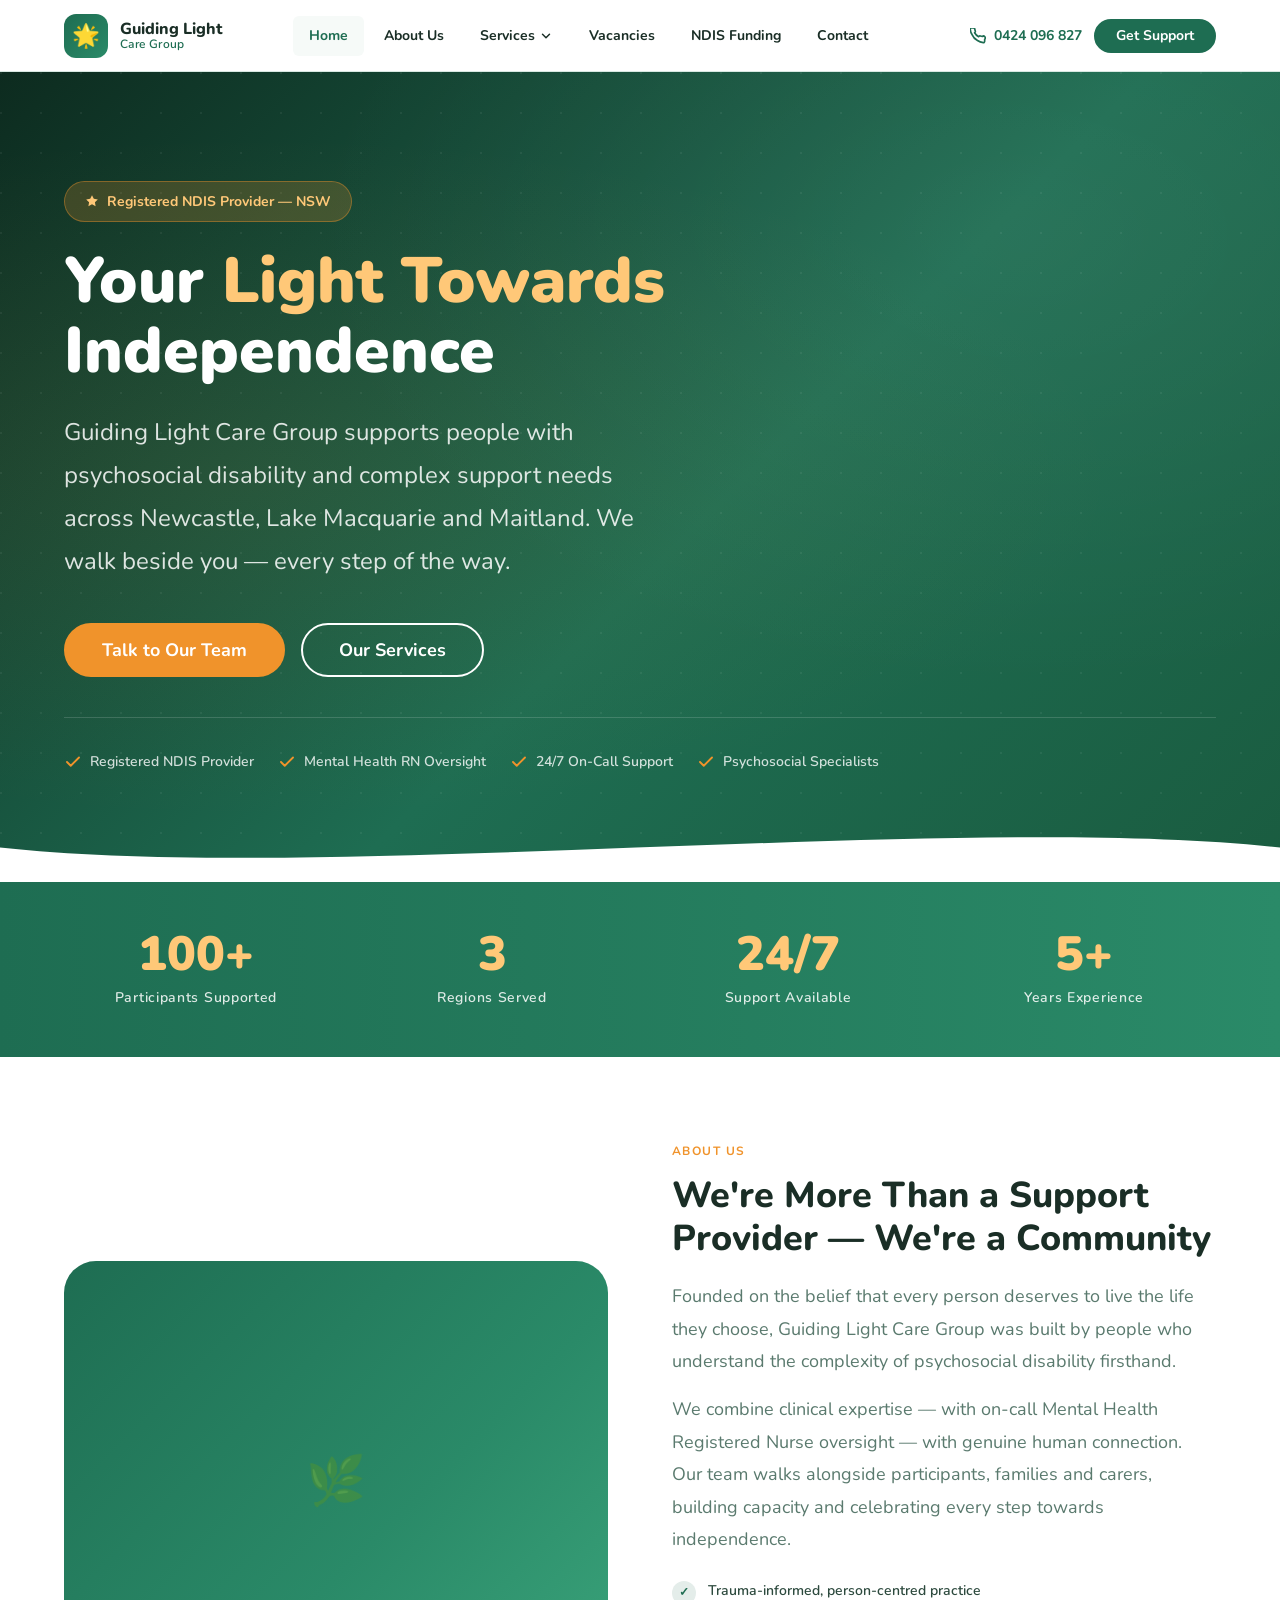
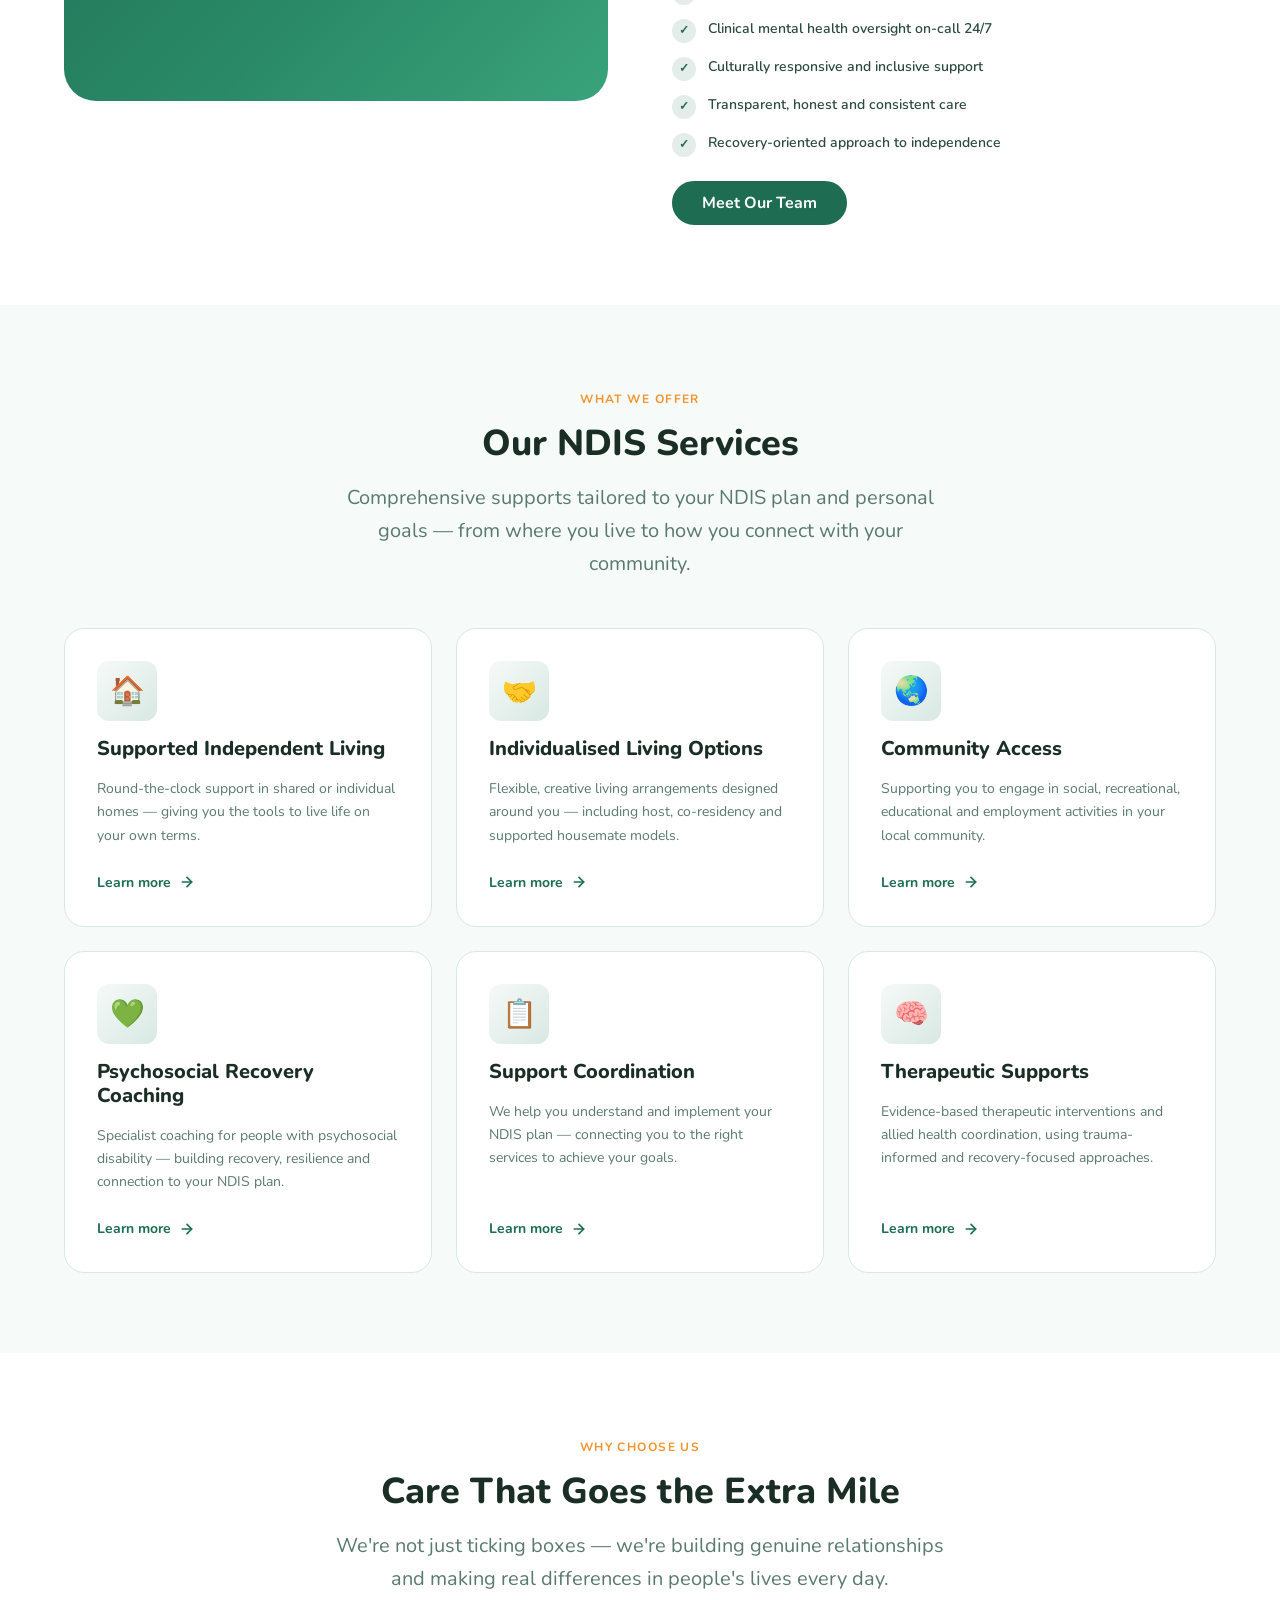
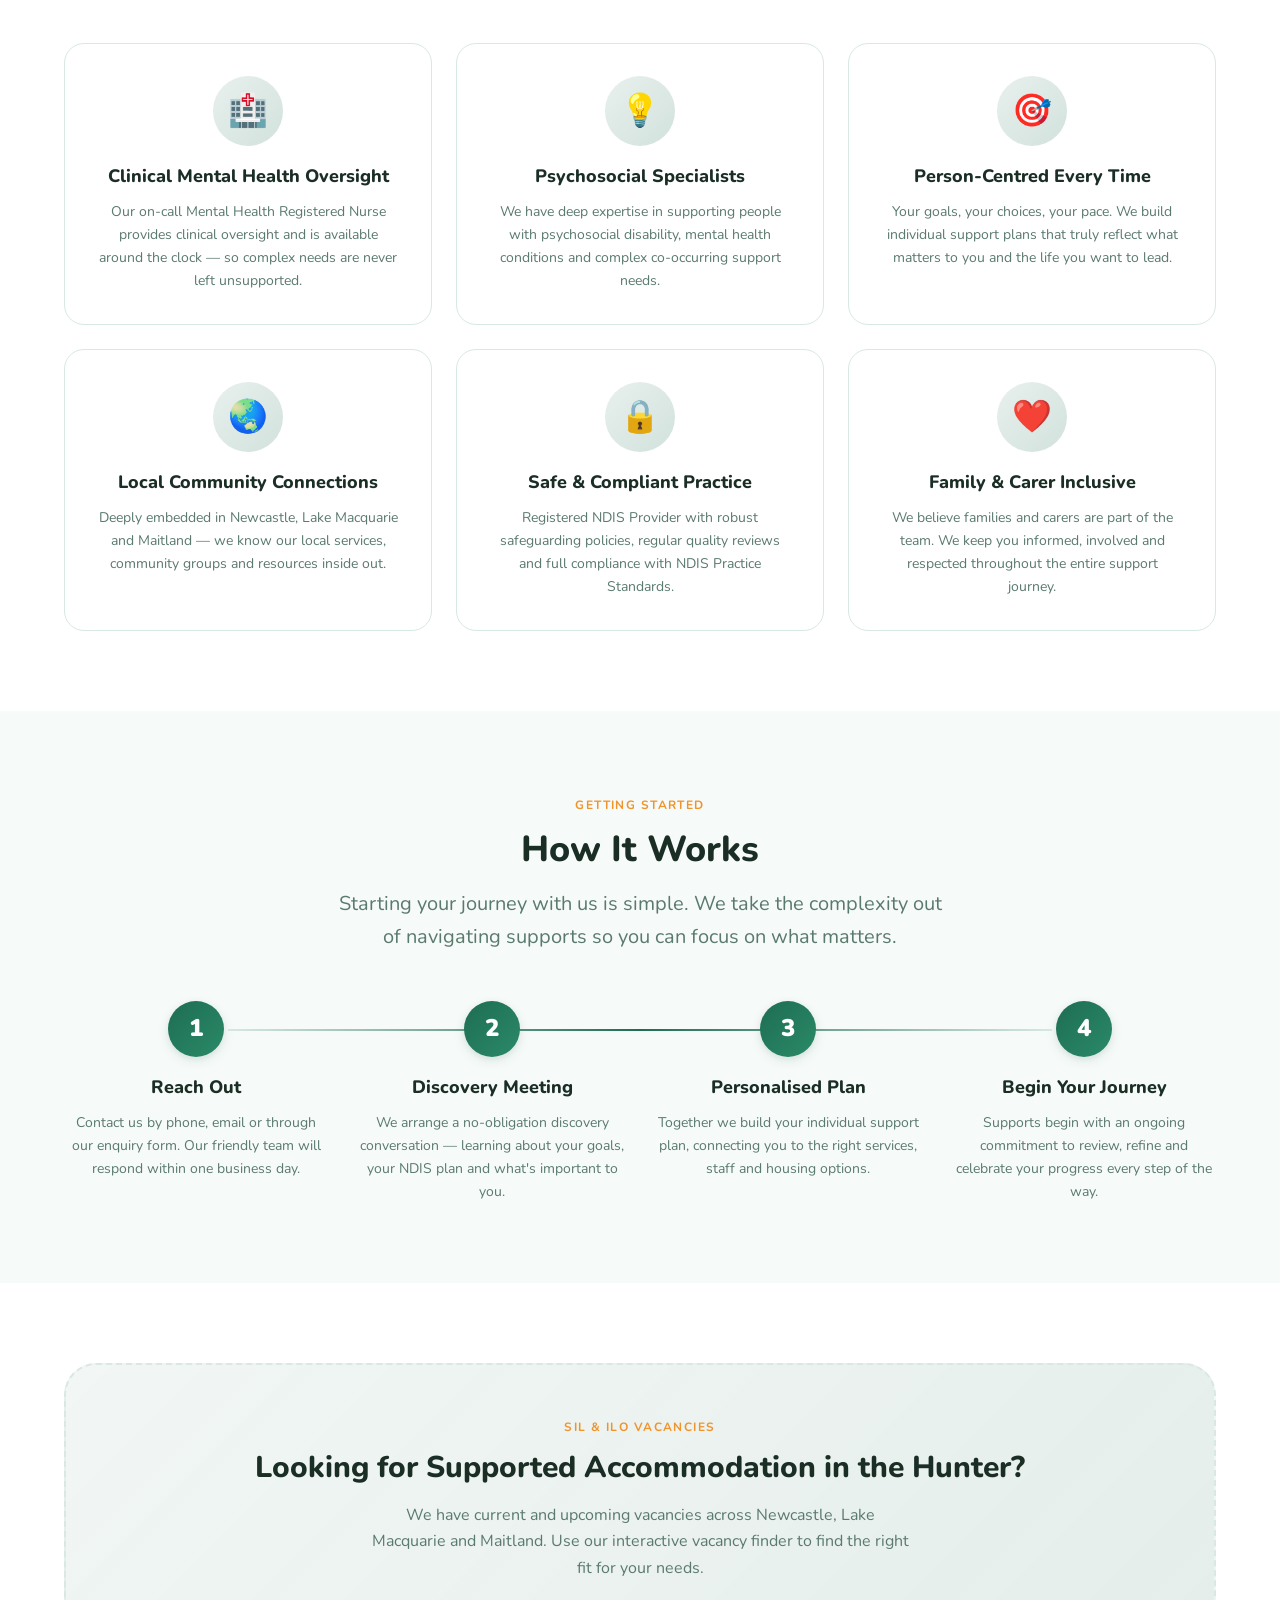
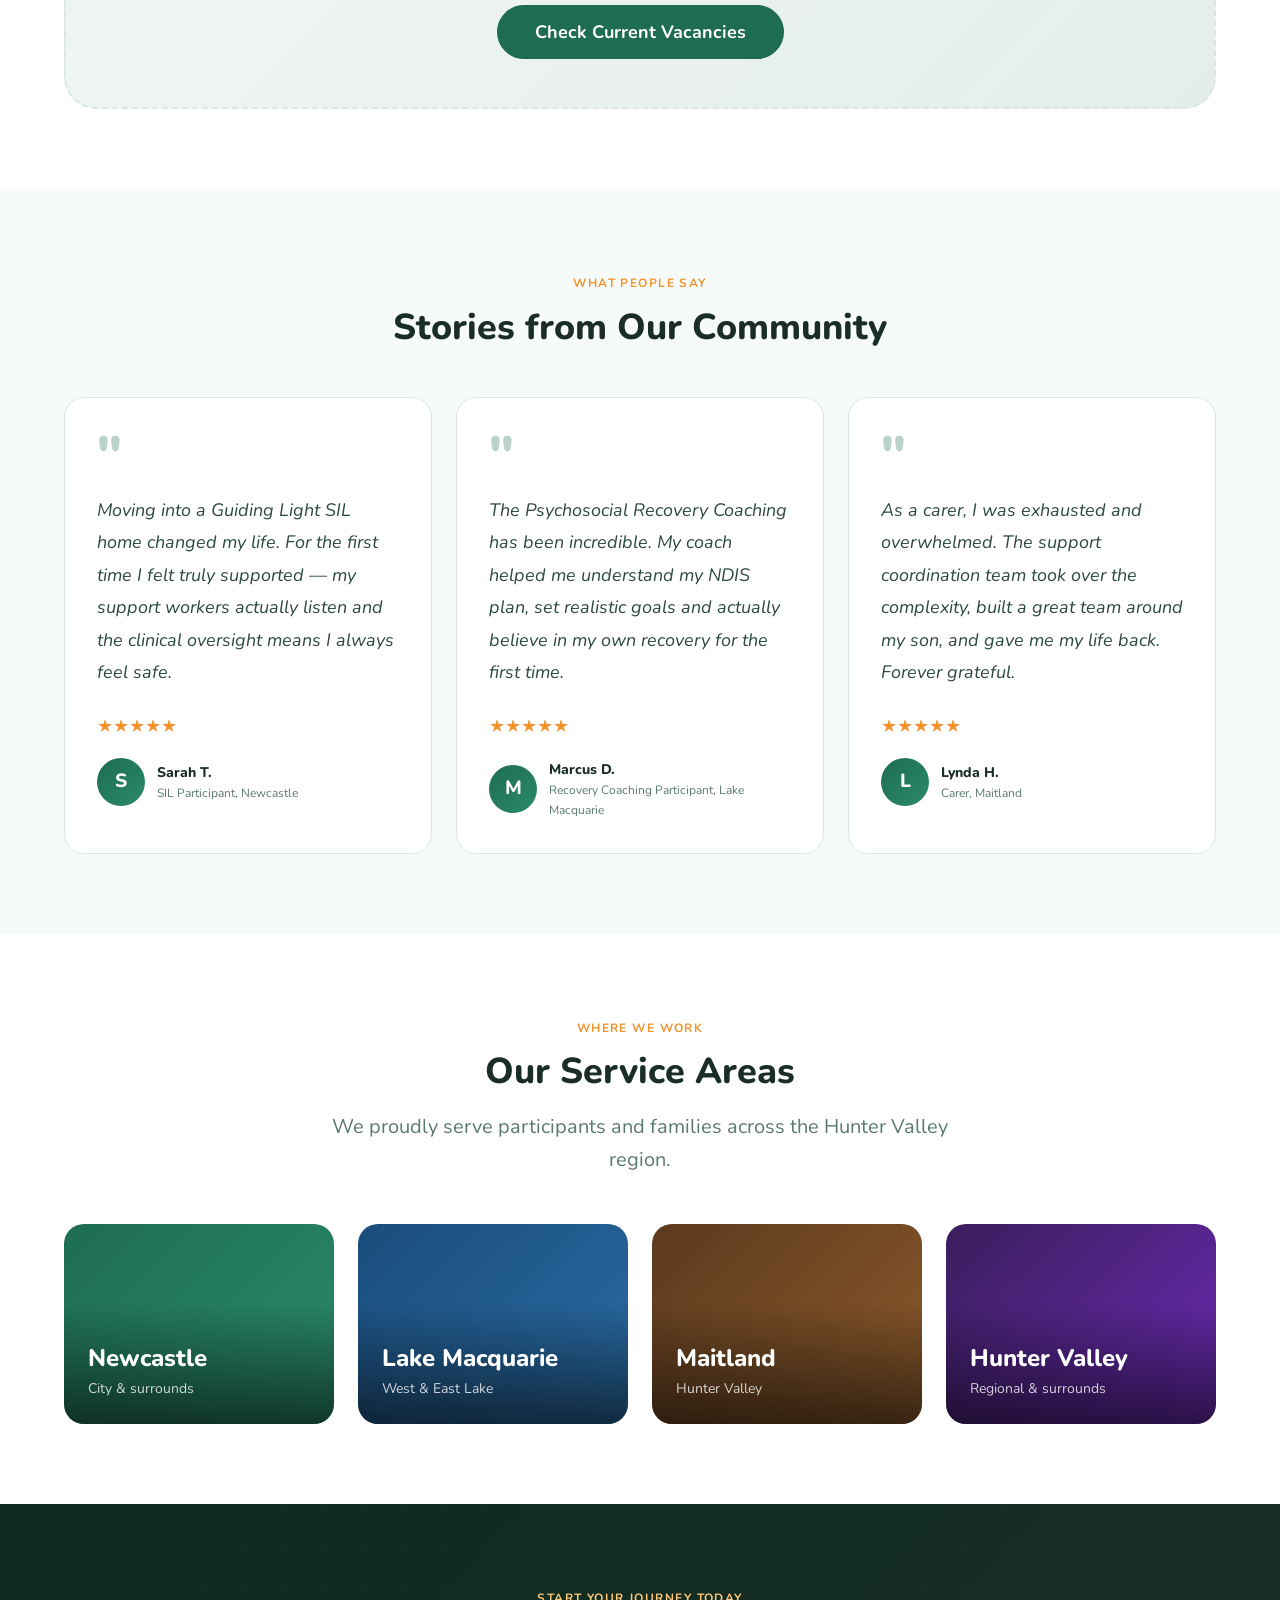
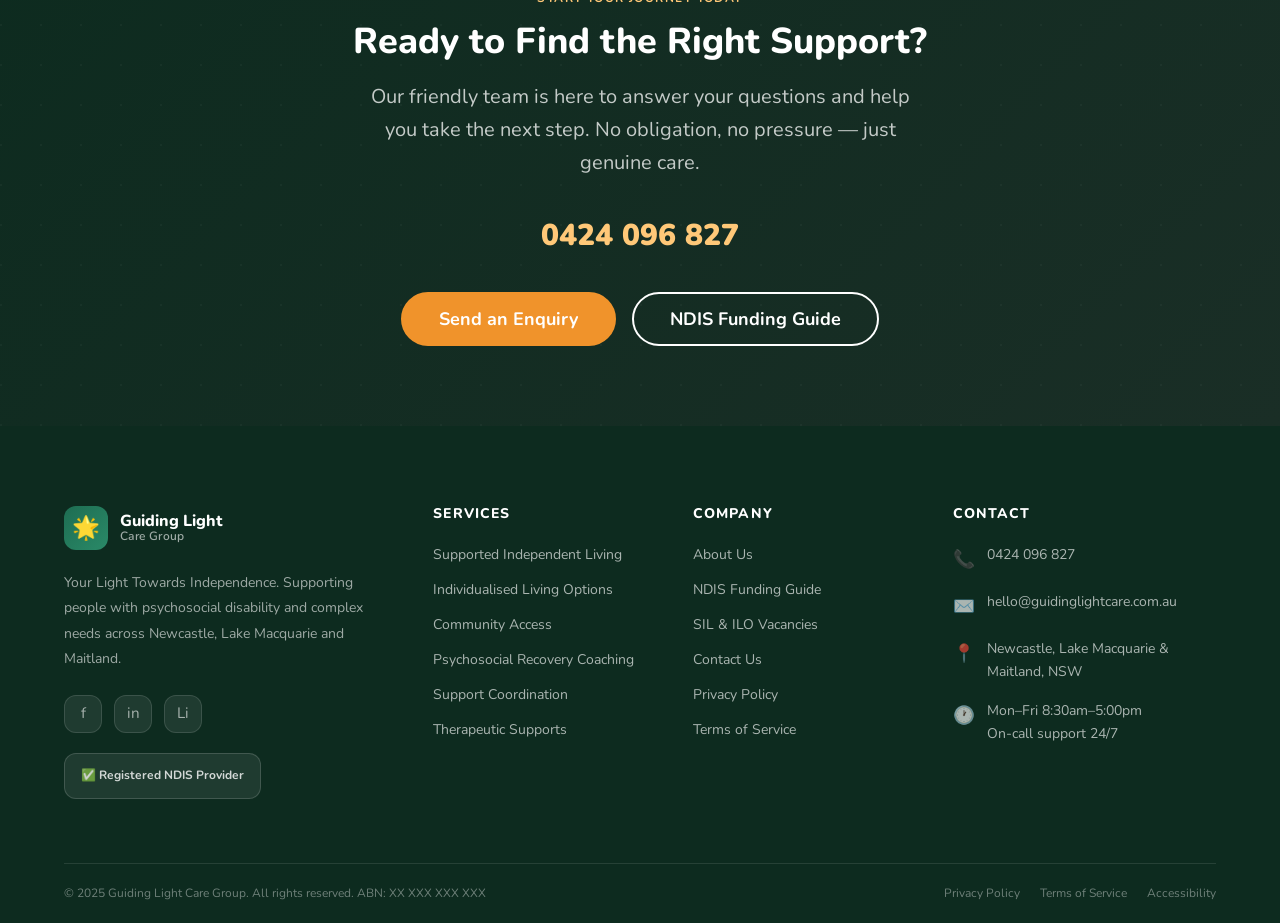
==== commit 95cd7689: "Rebuild as full multi-page site with Solid Holistic Care-style design Complete redesign with warm fo" ====
--- a/index.html
+++ b/index.html
@@ -3,585 +3,569 @@
 <head>
   <meta charset="UTF-8" />
   <meta name="viewport" content="width=device-width, initial-scale=1.0" />
-  <title>Guiding Light Care – NDIS Supports & Housing</title>
-  <meta name="description" content="Guiding Light Care Group – Registered NDIS provider in Newcastle, Lake Macquarie & Maitland. Specialising in psychosocial disability, ILO, SIL and Community Access." />
-  <link rel="stylesheet" href="styles.css" />
+  <title>Guiding Light Care Group | NDIS Provider Newcastle, Lake Macquarie &amp; Maitland</title>
+  <meta name="description" content="Guiding Light Care Group is a Registered NDIS Provider specialising in psychosocial disability and complex support needs. Serving Newcastle, Lake Macquarie and Maitland, NSW." />
   <link rel="preconnect" href="https://fonts.googleapis.com" />
   <link rel="preconnect" href="https://fonts.gstatic.com" crossorigin />
-  <link href="https://fonts.googleapis.com/css2?family=Inter:wght@300;400;500;600;700;800&family=Playfair+Display:wght@600;700&display=swap" rel="stylesheet" />
+  <link href="https://fonts.googleapis.com/css2?family=Nunito:ital,wght@0,300;0,400;0,500;0,600;0,700;0,800;0,900;1,400&display=swap" rel="stylesheet" />
+  <link rel="stylesheet" href="css/style.css" />
 </head>
 <body>
 
-  <!-- HEADER / NAV -->
-  <header class="header" id="header">
-    <div class="container header__inner">
-      <a href="#" class="logo">
-        <span class="logo__icon">☀</span>
-        <span class="logo__text">Guiding Light <span>Care</span></span>
+  <!-- ============================================================
+       HEADER / NAVIGATION
+       ============================================================ -->
+  <header class="site-header" id="site-header">
+    <nav class="nav-inner">
+      <a href="index.html" class="nav-logo" aria-label="Guiding Light Care Group Home">
+        <div class="nav-logo-icon">🌟</div>
+        <div class="nav-logo-text">
+          <strong>Guiding Light</strong>
+          <span>Care Group</span>
+        </div>
       </a>
-      <nav class="nav" id="nav">
-        <ul class="nav__list">
-          <li><a href="#about" class="nav__link">About Us</a></li>
-          <li><a href="#services" class="nav__link">Our Services</a></li>
-          <li><a href="#why-us" class="nav__link">Why Choose Us</a></li>
-          <li><a href="#how-it-works" class="nav__link">How It Works</a></li>
-          <li><a href="#testimonials" class="nav__link">Stories</a></li>
-          <li><a href="#contact" class="nav__link nav__link--cta">Get Started</a></li>
-        </ul>
-      </nav>
-      <button class="hamburger" id="hamburger" aria-label="Open menu">
-        <span></span><span></span><span></span>
+
+      <ul class="nav-menu" role="menubar">
+        <li class="nav-item" role="none">
+          <a href="index.html" class="nav-link active" role="menuitem">Home</a>
+        </li>
+        <li class="nav-item" role="none">
+          <a href="about.html" class="nav-link" role="menuitem">About Us</a>
+        </li>
+        <li class="nav-item has-dropdown" role="none">
+          <a href="#" class="nav-link" role="menuitem" aria-haspopup="true" aria-expanded="false">
+            Services
+            <svg xmlns="http://www.w3.org/2000/svg" viewBox="0 0 24 24" fill="none" stroke="currentColor" stroke-width="2.5" stroke-linecap="round" stroke-linejoin="round"><polyline points="6 9 12 15 18 9"></polyline></svg>
+          </a>
+          <ul class="dropdown-menu" role="menu">
+            <li role="none">
+              <a href="services/sil.html" class="dropdown-item" role="menuitem">
+                <div class="dropdown-icon">🏠</div>
+                <div class="dropdown-text">
+                  <strong>Supported Independent Living</strong>
+                  <span>SIL — shared &amp; individual homes</span>
+                </div>
+              </a>
+            </li>
+            <li role="none">
+              <a href="services/ilo.html" class="dropdown-item" role="menuitem">
+                <div class="dropdown-icon">🤝</div>
+                <div class="dropdown-text">
+                  <strong>Individualised Living Options</strong>
+                  <span>ILO — flexible living arrangements</span>
+                </div>
+              </a>
+            </li>
+            <li role="none">
+              <a href="services/community-access.html" class="dropdown-item" role="menuitem">
+                <div class="dropdown-icon">🌏</div>
+                <div class="dropdown-text">
+                  <strong>Community Access</strong>
+                  <span>Social, recreational &amp; skill-building</span>
+                </div>
+              </a>
+            </li>
+            <li role="none">
+              <a href="services/psychosocial-recovery.html" class="dropdown-item" role="menuitem">
+                <div class="dropdown-icon">💚</div>
+                <div class="dropdown-text">
+                  <strong>Psychosocial Recovery Coaching</strong>
+                  <span>Mental health recovery support</span>
+                </div>
+              </a>
+            </li>
+            <li role="none">
+              <a href="services/support-coordination.html" class="dropdown-item" role="menuitem">
+                <div class="dropdown-icon">📋</div>
+                <div class="dropdown-text">
+                  <strong>Support Coordination</strong>
+                  <span>Plan implementation &amp; coordination</span>
+                </div>
+              </a>
+            </li>
+            <li role="none">
+              <a href="services/therapeutic-supports.html" class="dropdown-item" role="menuitem">
+                <div class="dropdown-icon">🧠</div>
+                <div class="dropdown-text">
+                  <strong>Therapeutic Supports</strong>
+                  <span>Evidence-based therapy &amp; allied health</span>
+                </div>
+              </a>
+            </li>
+          </ul>
+        </li>
+        <li class="nav-item" role="none">
+          <a href="availability.html" class="nav-link" role="menuitem">Vacancies</a>
+        </li>
+        <li class="nav-item" role="none">
+          <a href="ndis-funding.html" class="nav-link" role="menuitem">NDIS Funding</a>
+        </li>
+        <li class="nav-item" role="none">
+          <a href="contact.html" class="nav-link" role="menuitem">Contact</a>
+        </li>
+      </ul>
+
+      <div class="nav-cta">
+        <a href="tel:0424096827" class="nav-phone">
+          <svg xmlns="http://www.w3.org/2000/svg" width="16" height="16" viewBox="0 0 24 24" fill="none" stroke="currentColor" stroke-width="2.5" stroke-linecap="round" stroke-linejoin="round"><path d="M22 16.92v3a2 2 0 01-2.18 2 19.79 19.79 0 01-8.63-3.07A19.5 19.5 0 013.07 9.81 19.79 19.79 0 01.22 1.16 2 2 0 012.2 0h3a2 2 0 012 1.72c.127.96.361 1.903.7 2.81a2 2 0 01-.45 2.11L6.91 7.09a16 16 0 006 6l.55-.55a2 2 0 012.11-.45c.907.339 1.85.573 2.81.7A2 2 0 0122 16.92z"></path></svg>
+          0424 096 827
+        </a>
+        <a href="contact.html" class="btn btn--primary btn--sm">Get Support</a>
+      </div>
+
+      <button class="nav-hamburger" aria-label="Toggle menu" aria-expanded="false">
+        <span></span>
+        <span></span>
+        <span></span>
       </button>
-    </div>
+    </nav>
   </header>
 
-  <!-- HERO -->
-  <section class="hero" id="home">
+  <!-- ============================================================
+       HERO
+       ============================================================ -->
+  <section class="hero" aria-label="Hero">
     <div class="hero__bg"></div>
-    <div class="container hero__inner">
-      <div class="hero__content">
-        <span class="hero__badge">Registered NDIS Provider</span>
-        <h1 class="hero__title">Your Journey to<br /><em>Independent Living</em><br />Starts Here</h1>
-        <p class="hero__subtitle">We are a dedicated NDIS provider serving Newcastle, Lake Macquarie &amp; Maitland — offering personalised supports for people with psychosocial and complex disability to live the life they choose.</p>
-        <div class="hero__actions">
-          <a href="#contact" class="btn btn--primary">Talk to Our Team</a>
-          <a href="#services" class="btn btn--outline">Explore Our Services</a>
-        </div>
-        <div class="hero__trust">
-          <div class="trust-item">
-            <strong>NDIS</strong><span>Registered</span>
-          </div>
-          <div class="trust-divider"></div>
-          <div class="trust-item">
-            <strong>Mental Health</strong><span>RN On‑Call</span>
-          </div>
-          <div class="trust-divider"></div>
-          <div class="trust-item">
-            <strong>Person‑Centred</strong><span>Approach</span>
-          </div>
-        </div>
-      </div>
-      <div class="hero__image">
-        <div class="hero__card hero__card--1">
-          <div class="card-icon">🏠</div>
-          <div>
-            <strong>Supported Living</strong>
-            <span>Safe & comfortable homes</span>
-          </div>
-        </div>
-        <div class="hero__card hero__card--2">
-          <div class="card-icon">🌟</div>
-          <div>
-            <strong>Community Access</strong>
-            <span>Connecting you to the world</span>
-          </div>
-        </div>
-        <div class="hero__blob"></div>
+    <div class="hero__pattern"></div>
+    <div class="container hero__content">
+      <div class="hero__badge">
+        <svg xmlns="http://www.w3.org/2000/svg" width="14" height="14" viewBox="0 0 24 24" fill="currentColor"><path d="M12 2l3.09 6.26L22 9.27l-5 4.87 1.18 6.88L12 17.77l-6.18 3.25L7 14.14 2 9.27l6.91-1.01L12 2z"/></svg>
+        Registered NDIS Provider — NSW
+      </div>
+      <h1 class="hero__title">
+        Your <em>Light Towards</em><br />Independence
+      </h1>
+      <p class="hero__subtitle">
+        Guiding Light Care Group supports people with psychosocial disability and complex support needs across Newcastle, Lake Macquarie and Maitland. We walk beside you — every step of the way.
+      </p>
+      <div class="btn-group">
+        <a href="contact.html" class="btn btn--accent btn--lg">Talk to Our Team</a>
+        <a href="#services" class="btn btn--outline-white btn--lg">Our Services</a>
+      </div>
+      <div class="hero__trust">
+        <div class="trust-item">
+          <svg xmlns="http://www.w3.org/2000/svg" viewBox="0 0 24 24" fill="none" stroke="currentColor" stroke-width="2.5" stroke-linecap="round" stroke-linejoin="round"><polyline points="20 6 9 17 4 12"></polyline></svg>
+          Registered NDIS Provider
+        </div>
+        <div class="trust-item">
+          <svg xmlns="http://www.w3.org/2000/svg" viewBox="0 0 24 24" fill="none" stroke="currentColor" stroke-width="2.5" stroke-linecap="round" stroke-linejoin="round"><polyline points="20 6 9 17 4 12"></polyline></svg>
+          Mental Health RN Oversight
+        </div>
+        <div class="trust-item">
+          <svg xmlns="http://www.w3.org/2000/svg" viewBox="0 0 24 24" fill="none" stroke="currentColor" stroke-width="2.5" stroke-linecap="round" stroke-linejoin="round"><polyline points="20 6 9 17 4 12"></polyline></svg>
+          24/7 On-Call Support
+        </div>
+        <div class="trust-item">
+          <svg xmlns="http://www.w3.org/2000/svg" viewBox="0 0 24 24" fill="none" stroke="currentColor" stroke-width="2.5" stroke-linecap="round" stroke-linejoin="round"><polyline points="20 6 9 17 4 12"></polyline></svg>
+          Psychosocial Specialists
+        </div>
       </div>
     </div>
     <div class="hero__wave">
-      <svg viewBox="0 0 1440 80" preserveAspectRatio="none"><path d="M0,40 C360,80 1080,0 1440,40 L1440,80 L0,80 Z" fill="#ffffff"/></svg>
-    </div>
-  </section>
-
-  <!-- STATS STRIP -->
-  <section class="stats">
-    <div class="container stats__inner">
-      <div class="stat">
-        <span class="stat__number">100+</span>
-        <span class="stat__label">Participants Supported</span>
-      </div>
-      <div class="stat">
-        <span class="stat__number">3</span>
-        <span class="stat__label">Regions Served</span>
-      </div>
-      <div class="stat">
-        <span class="stat__number">24/7</span>
-        <span class="stat__label">Support Available</span>
-      </div>
-      <div class="stat">
-        <span class="stat__number">100%</span>
-        <span class="stat__label">NDIS Registered</span>
-      </div>
-    </div>
-  </section>
-
-  <!-- ABOUT -->
-  <section class="about section" id="about">
-    <div class="container about__inner">
-      <div class="about__image-wrap">
-        <div class="about__image-block">
-          <div class="about__img about__img--main">
-            <div class="img-placeholder img-placeholder--warm">
-              <div class="img-icon">🤝</div>
+      <svg xmlns="http://www.w3.org/2000/svg" viewBox="0 0 1440 80" preserveAspectRatio="none">
+        <path d="M0,40 C360,80 1080,0 1440,40 L1440,80 L0,80 Z" fill="#ffffff"/>
+      </svg>
+    </div>
+  </section>
+
+  <!-- ============================================================
+       STATS STRIP
+       ============================================================ -->
+  <section class="stats-strip" aria-label="Key statistics">
+    <div class="container">
+      <div class="stats-grid">
+        <div class="stat-item fade-in-up">
+          <div class="stat-number">100+</div>
+          <div class="stat-label">Participants Supported</div>
+        </div>
+        <div class="stat-item fade-in-up delay-1">
+          <div class="stat-number">3</div>
+          <div class="stat-label">Regions Served</div>
+        </div>
+        <div class="stat-item fade-in-up delay-2">
+          <div class="stat-number">24/7</div>
+          <div class="stat-label">Support Available</div>
+        </div>
+        <div class="stat-item fade-in-up delay-3">
+          <div class="stat-number">5+</div>
+          <div class="stat-label">Years Experience</div>
+        </div>
+      </div>
+    </div>
+  </section>
+
+  <!-- ============================================================
+       ABOUT PREVIEW (Split)
+       ============================================================ -->
+  <section class="section" aria-labelledby="about-heading">
+    <div class="container">
+      <div class="split">
+        <div class="split__image fade-in-up">
+          <div class="split__image-placeholder img-placeholder" style="min-height:440px; border-radius: 1.25rem;">
+            🌿
+          </div>
+        </div>
+        <div class="split__content fade-in-up delay-2">
+          <span class="section-label">About Us</span>
+          <h2 id="about-heading">We're More Than a Support Provider — We're a Community</h2>
+          <p class="lead">Founded on the belief that every person deserves to live the life they choose, Guiding Light Care Group was built by people who understand the complexity of psychosocial disability firsthand.</p>
+          <p>We combine clinical expertise — with on-call Mental Health Registered Nurse oversight — with genuine human connection. Our team walks alongside participants, families and carers, building capacity and celebrating every step towards independence.</p>
+          <ul class="value-list">
+            <li class="value-item">Trauma-informed, person-centred practice</li>
+            <li class="value-item">Clinical mental health oversight on-call 24/7</li>
+            <li class="value-item">Culturally responsive and inclusive support</li>
+            <li class="value-item">Transparent, honest and consistent care</li>
+            <li class="value-item">Recovery-oriented approach to independence</li>
+          </ul>
+          <a href="about.html" class="btn btn--primary">Meet Our Team</a>
+        </div>
+      </div>
+    </div>
+  </section>
+
+  <!-- ============================================================
+       SERVICES SECTION
+       ============================================================ -->
+  <section class="section section--alt" id="services" aria-labelledby="services-heading">
+    <div class="container">
+      <div class="section-header text-center">
+        <span class="section-label">What We Offer</span>
+        <h2 class="section-title" id="services-heading">Our NDIS Services</h2>
+        <p class="section-subtitle">Comprehensive supports tailored to your NDIS plan and personal goals — from where you live to how you connect with your community.</p>
+      </div>
+      <div class="grid-3">
+        <a href="services/sil.html" class="service-card fade-in-up">
+          <div class="service-card__icon">🏠</div>
+          <h3 class="service-card__title">Supported Independent Living</h3>
+          <p class="service-card__desc">Round-the-clock support in shared or individual homes — giving you the tools to live life on your own terms.</p>
+          <span class="service-card__link">
+            Learn more
+            <svg xmlns="http://www.w3.org/2000/svg" viewBox="0 0 24 24" fill="none" stroke="currentColor" stroke-width="2.5" stroke-linecap="round" stroke-linejoin="round"><line x1="5" y1="12" x2="19" y2="12"></line><polyline points="12 5 19 12 12 19"></polyline></svg>
+          </span>
+        </a>
+        <a href="services/ilo.html" class="service-card fade-in-up delay-1">
+          <div class="service-card__icon">🤝</div>
+          <h3 class="service-card__title">Individualised Living Options</h3>
+          <p class="service-card__desc">Flexible, creative living arrangements designed around you — including host, co-residency and supported housemate models.</p>
+          <span class="service-card__link">
+            Learn more
+            <svg xmlns="http://www.w3.org/2000/svg" viewBox="0 0 24 24" fill="none" stroke="currentColor" stroke-width="2.5" stroke-linecap="round" stroke-linejoin="round"><line x1="5" y1="12" x2="19" y2="12"></line><polyline points="12 5 19 12 12 19"></polyline></svg>
+          </span>
+        </a>
+        <a href="services/community-access.html" class="service-card fade-in-up delay-2">
+          <div class="service-card__icon">🌏</div>
+          <h3 class="service-card__title">Community Access</h3>
+          <p class="service-card__desc">Supporting you to engage in social, recreational, educational and employment activities in your local community.</p>
+          <span class="service-card__link">
+            Learn more
+            <svg xmlns="http://www.w3.org/2000/svg" viewBox="0 0 24 24" fill="none" stroke="currentColor" stroke-width="2.5" stroke-linecap="round" stroke-linejoin="round"><line x1="5" y1="12" x2="19" y2="12"></line><polyline points="12 5 19 12 12 19"></polyline></svg>
+          </span>
+        </a>
+        <a href="services/psychosocial-recovery.html" class="service-card fade-in-up delay-3">
+          <div class="service-card__icon">💚</div>
+          <h3 class="service-card__title">Psychosocial Recovery Coaching</h3>
+          <p class="service-card__desc">Specialist coaching for people with psychosocial disability — building recovery, resilience and connection to your NDIS plan.</p>
+          <span class="service-card__link">
+            Learn more
+            <svg xmlns="http://www.w3.org/2000/svg" viewBox="0 0 24 24" fill="none" stroke="currentColor" stroke-width="2.5" stroke-linecap="round" stroke-linejoin="round"><line x1="5" y1="12" x2="19" y2="12"></line><polyline points="12 5 19 12 12 19"></polyline></svg>
+          </span>
+        </a>
+        <a href="services/support-coordination.html" class="service-card fade-in-up delay-4">
+          <div class="service-card__icon">📋</div>
+          <h3 class="service-card__title">Support Coordination</h3>
+          <p class="service-card__desc">We help you understand and implement your NDIS plan — connecting you to the right services to achieve your goals.</p>
+          <span class="service-card__link">
+            Learn more
+            <svg xmlns="http://www.w3.org/2000/svg" viewBox="0 0 24 24" fill="none" stroke="currentColor" stroke-width="2.5" stroke-linecap="round" stroke-linejoin="round"><line x1="5" y1="12" x2="19" y2="12"></line><polyline points="12 5 19 12 12 19"></polyline></svg>
+          </span>
+        </a>
+        <a href="services/therapeutic-supports.html" class="service-card fade-in-up delay-5">
+          <div class="service-card__icon">🧠</div>
+          <h3 class="service-card__title">Therapeutic Supports</h3>
+          <p class="service-card__desc">Evidence-based therapeutic interventions and allied health coordination, using trauma-informed and recovery-focused approaches.</p>
+          <span class="service-card__link">
+            Learn more
+            <svg xmlns="http://www.w3.org/2000/svg" viewBox="0 0 24 24" fill="none" stroke="currentColor" stroke-width="2.5" stroke-linecap="round" stroke-linejoin="round"><line x1="5" y1="12" x2="19" y2="12"></line><polyline points="12 5 19 12 12 19"></polyline></svg>
+          </span>
+        </a>
+      </div>
+    </div>
+  </section>
+
+  <!-- ============================================================
+       WHY CHOOSE US
+       ============================================================ -->
+  <section class="section" aria-labelledby="why-heading">
+    <div class="container">
+      <div class="section-header text-center">
+        <span class="section-label">Why Choose Us</span>
+        <h2 class="section-title" id="why-heading">Care That Goes the Extra Mile</h2>
+        <p class="section-subtitle">We're not just ticking boxes — we're building genuine relationships and making real differences in people's lives every day.</p>
+      </div>
+      <div class="grid-3">
+        <div class="why-card fade-in-up">
+          <div class="why-card__icon">🏥</div>
+          <h3 class="why-card__title">Clinical Mental Health Oversight</h3>
+          <p class="why-card__desc">Our on-call Mental Health Registered Nurse provides clinical oversight and is available around the clock — so complex needs are never left unsupported.</p>
+        </div>
+        <div class="why-card fade-in-up delay-1">
+          <div class="why-card__icon">💡</div>
+          <h3 class="why-card__title">Psychosocial Specialists</h3>
+          <p class="why-card__desc">We have deep expertise in supporting people with psychosocial disability, mental health conditions and complex co-occurring support needs.</p>
+        </div>
+        <div class="why-card fade-in-up delay-2">
+          <div class="why-card__icon">🎯</div>
+          <h3 class="why-card__title">Person-Centred Every Time</h3>
+          <p class="why-card__desc">Your goals, your choices, your pace. We build individual support plans that truly reflect what matters to you and the life you want to lead.</p>
+        </div>
+        <div class="why-card fade-in-up delay-3">
+          <div class="why-card__icon">🌏</div>
+          <h3 class="why-card__title">Local Community Connections</h3>
+          <p class="why-card__desc">Deeply embedded in Newcastle, Lake Macquarie and Maitland — we know our local services, community groups and resources inside out.</p>
+        </div>
+        <div class="why-card fade-in-up delay-4">
+          <div class="why-card__icon">🔒</div>
+          <h3 class="why-card__title">Safe &amp; Compliant Practice</h3>
+          <p class="why-card__desc">Registered NDIS Provider with robust safeguarding policies, regular quality reviews and full compliance with NDIS Practice Standards.</p>
+        </div>
+        <div class="why-card fade-in-up delay-5">
+          <div class="why-card__icon">❤️</div>
+          <h3 class="why-card__title">Family &amp; Carer Inclusive</h3>
+          <p class="why-card__desc">We believe families and carers are part of the team. We keep you informed, involved and respected throughout the entire support journey.</p>
+        </div>
+      </div>
+    </div>
+  </section>
+
+  <!-- ============================================================
+       HOW IT WORKS
+       ============================================================ -->
+  <section class="section section--alt" aria-labelledby="how-heading">
+    <div class="container">
+      <div class="section-header text-center">
+        <span class="section-label">Getting Started</span>
+        <h2 class="section-title" id="how-heading">How It Works</h2>
+        <p class="section-subtitle">Starting your journey with us is simple. We take the complexity out of navigating supports so you can focus on what matters.</p>
+      </div>
+      <div class="steps-grid">
+        <div class="step-item fade-in-up">
+          <div class="step-number">1</div>
+          <h3 class="step-title">Reach Out</h3>
+          <p class="step-desc">Contact us by phone, email or through our enquiry form. Our friendly team will respond within one business day.</p>
+        </div>
+        <div class="step-item fade-in-up delay-1">
+          <div class="step-number">2</div>
+          <h3 class="step-title">Discovery Meeting</h3>
+          <p class="step-desc">We arrange a no-obligation discovery conversation — learning about your goals, your NDIS plan and what's important to you.</p>
+        </div>
+        <div class="step-item fade-in-up delay-2">
+          <div class="step-number">3</div>
+          <h3 class="step-title">Personalised Plan</h3>
+          <p class="step-desc">Together we build your individual support plan, connecting you to the right services, staff and housing options.</p>
+        </div>
+        <div class="step-item fade-in-up delay-3">
+          <div class="step-number">4</div>
+          <h3 class="step-title">Begin Your Journey</h3>
+          <p class="step-desc">Supports begin with an ongoing commitment to review, refine and celebrate your progress every step of the way.</p>
+        </div>
+      </div>
+    </div>
+  </section>
+
+  <!-- ============================================================
+       SIL/ILO AVAILABILITY TEASER
+       ============================================================ -->
+  <section class="section" aria-label="Vacancy finder">
+    <div class="container">
+      <div class="availability-banner fade-in-up">
+        <span class="section-label">SIL &amp; ILO Vacancies</span>
+        <h3>Looking for Supported Accommodation in the Hunter?</h3>
+        <p>We have current and upcoming vacancies across Newcastle, Lake Macquarie and Maitland. Use our interactive vacancy finder to find the right fit for your needs.</p>
+        <a href="availability.html" class="btn btn--primary btn--lg">Check Current Vacancies</a>
+      </div>
+    </div>
+  </section>
+
+  <!-- ============================================================
+       TESTIMONIALS
+       ============================================================ -->
+  <section class="section section--alt" aria-labelledby="testimonials-heading">
+    <div class="container">
+      <div class="section-header text-center">
+        <span class="section-label">What People Say</span>
+        <h2 class="section-title" id="testimonials-heading">Stories from Our Community</h2>
+      </div>
+      <div class="grid-3">
+        <div class="testimonial-card fade-in-up">
+          <div class="testimonial-card__quote">"</div>
+          <p class="testimonial-card__text">Moving into a Guiding Light SIL home changed my life. For the first time I felt truly supported — my support workers actually listen and the clinical oversight means I always feel safe.</p>
+          <div class="testimonial-card__stars">★★★★★</div>
+          <div class="testimonial-card__author">
+            <div class="testimonial-card__avatar">S</div>
+            <div>
+              <div class="testimonial-card__name">Sarah T.</div>
+              <div class="testimonial-card__relation">SIL Participant, Newcastle</div>
             </div>
           </div>
-          <div class="about__img about__img--sub">
-            <div class="img-placeholder img-placeholder--teal">
-              <div class="img-icon">💛</div>
+        </div>
+        <div class="testimonial-card fade-in-up delay-2">
+          <div class="testimonial-card__quote">"</div>
+          <p class="testimonial-card__text">The Psychosocial Recovery Coaching has been incredible. My coach helped me understand my NDIS plan, set realistic goals and actually believe in my own recovery for the first time.</p>
+          <div class="testimonial-card__stars">★★★★★</div>
+          <div class="testimonial-card__author">
+            <div class="testimonial-card__avatar">M</div>
+            <div>
+              <div class="testimonial-card__name">Marcus D.</div>
+              <div class="testimonial-card__relation">Recovery Coaching Participant, Lake Macquarie</div>
             </div>
           </div>
-          <div class="about__badge-float">
-            <span>Est. 2020</span>
-            <strong>Locally Trusted</strong>
-          </div>
-        </div>
-      </div>
-      <div class="about__content">
-        <span class="section-tag">Who We Are</span>
-        <h2 class="section-title">A Care Team That Goes Beyond the Plan</h2>
-        <p class="about__lead">Guiding Light Care Group is a registered NDIS provider and leader in accommodation, community access and therapeutic supports across Newcastle, Lake Macquarie &amp; Maitland.</p>
-        <p>We believe every person deserves to live with dignity, choice and purpose. Our team combines clinical expertise — including on-call Mental Health RN oversight — with genuine, person-centred care that adapts to each participant's unique goals and circumstances.</p>
-        <p>We specialise in supporting people with psychosocial disability, working alongside participants, families, and allied health professionals to build the foundations for a truly independent life.</p>
-        <ul class="about__values">
-          <li><span class="value-icon">✦</span><span><strong>Empowerment</strong> — Supporting your goals, your way</span></li>
-          <li><span class="value-icon">✦</span><span><strong>Integrity</strong> — Honest, transparent and accountable</span></li>
-          <li><span class="value-icon">✦</span><span><strong>Innovation</strong> — Pioneering new approaches to care</span></li>
-          <li><span class="value-icon">✦</span><span><strong>Compassion</strong> — Genuine relationships at the heart of everything</span></li>
-        </ul>
-        <a href="#contact" class="btn btn--primary">Learn More About Us</a>
-      </div>
-    </div>
-  </section>
-
-  <!-- SERVICES -->
-  <section class="services section section--gray" id="services">
-    <div class="container">
-      <div class="section-header">
-        <span class="section-tag">What We Offer</span>
-        <h2 class="section-title">Our NDIS Supports</h2>
-        <p class="section-subtitle">We offer a range of supports designed to help participants live independently, engage with their community and reach their personal goals.</p>
-      </div>
-      <div class="services__grid">
-
-        <div class="service-card">
-          <div class="service-card__icon-wrap service-card__icon-wrap--1">
-            <span class="service-card__icon">🏡</span>
-          </div>
-          <h3>Supported Independent Living (SIL)</h3>
-          <p>24/7 support in a comfortable shared or individual home environment. Our SIL services are tailored to help participants build daily living skills, maintain routines and thrive in a safe, supportive setting.</p>
-          <ul class="service-card__features">
-            <li>Personalised support plans</li>
-            <li>Skill-building focus</li>
-            <li>On-call Mental Health RN</li>
+        </div>
+        <div class="testimonial-card fade-in-up delay-4">
+          <div class="testimonial-card__quote">"</div>
+          <p class="testimonial-card__text">As a carer, I was exhausted and overwhelmed. The support coordination team took over the complexity, built a great team around my son, and gave me my life back. Forever grateful.</p>
+          <div class="testimonial-card__stars">★★★★★</div>
+          <div class="testimonial-card__author">
+            <div class="testimonial-card__avatar">L</div>
+            <div>
+              <div class="testimonial-card__name">Lynda H.</div>
+              <div class="testimonial-card__relation">Carer, Maitland</div>
+            </div>
+          </div>
+        </div>
+      </div>
+    </div>
+  </section>
+
+  <!-- ============================================================
+       SERVICE AREAS
+       ============================================================ -->
+  <section class="section" aria-labelledby="areas-heading">
+    <div class="container">
+      <div class="section-header text-center">
+        <span class="section-label">Where We Work</span>
+        <h2 class="section-title" id="areas-heading">Our Service Areas</h2>
+        <p class="section-subtitle">We proudly serve participants and families across the Hunter Valley region.</p>
+      </div>
+      <div class="grid-4">
+        <div class="area-card fade-in-up">
+          <div class="area-card__bg"></div>
+          <div class="area-card__overlay"></div>
+          <div class="area-card__content">
+            <h3 class="area-card__title">Newcastle</h3>
+            <p class="area-card__sub">City &amp; surrounds</p>
+          </div>
+        </div>
+        <div class="area-card fade-in-up delay-1">
+          <div class="area-card__bg"></div>
+          <div class="area-card__overlay"></div>
+          <div class="area-card__content">
+            <h3 class="area-card__title">Lake Macquarie</h3>
+            <p class="area-card__sub">West &amp; East Lake</p>
+          </div>
+        </div>
+        <div class="area-card fade-in-up delay-2">
+          <div class="area-card__bg"></div>
+          <div class="area-card__overlay"></div>
+          <div class="area-card__content">
+            <h3 class="area-card__title">Maitland</h3>
+            <p class="area-card__sub">Hunter Valley</p>
+          </div>
+        </div>
+        <div class="area-card fade-in-up delay-3">
+          <div class="area-card__bg"></div>
+          <div class="area-card__overlay"></div>
+          <div class="area-card__content">
+            <h3 class="area-card__title">Hunter Valley</h3>
+            <p class="area-card__sub">Regional &amp; surrounds</p>
+          </div>
+        </div>
+      </div>
+    </div>
+  </section>
+
+  <!-- ============================================================
+       CTA BANNER
+       ============================================================ -->
+  <section class="cta-banner" aria-label="Contact call to action">
+    <div class="container">
+      <span class="section-label" style="color:#ffc878;">Start Your Journey Today</span>
+      <h2>Ready to Find the Right Support?</h2>
+      <p>Our friendly team is here to answer your questions and help you take the next step. No obligation, no pressure — just genuine care.</p>
+      <a href="tel:0424096827" class="cta-phone">0424 096 827</a>
+      <div class="btn-group" style="justify-content:center;">
+        <a href="contact.html" class="btn btn--accent btn--lg">Send an Enquiry</a>
+        <a href="ndis-funding.html" class="btn btn--outline-white btn--lg">NDIS Funding Guide</a>
+      </div>
+    </div>
+  </section>
+
+  <!-- ============================================================
+       FOOTER
+       ============================================================ -->
+  <footer class="site-footer" aria-label="Site footer">
+    <div class="container">
+      <div class="footer-grid">
+        <div class="footer-brand">
+          <a href="index.html" class="nav-logo">
+            <div class="nav-logo-icon">🌟</div>
+            <div class="nav-logo-text">
+              <strong>Guiding Light</strong>
+              <span>Care Group</span>
+            </div>
+          </a>
+          <p class="footer-tagline">Your Light Towards Independence. Supporting people with psychosocial disability and complex needs across Newcastle, Lake Macquarie and Maitland.</p>
+          <div class="footer-social">
+            <a href="#" aria-label="Facebook">f</a>
+            <a href="#" aria-label="Instagram">in</a>
+            <a href="#" aria-label="LinkedIn">Li</a>
+          </div>
+          <div class="footer-ndis-badge">✅ Registered NDIS Provider</div>
+        </div>
+        <div class="footer-col">
+          <h4>Services</h4>
+          <ul class="footer-links">
+            <li><a href="services/sil.html">Supported Independent Living</a></li>
+            <li><a href="services/ilo.html">Individualised Living Options</a></li>
+            <li><a href="services/community-access.html">Community Access</a></li>
+            <li><a href="services/psychosocial-recovery.html">Psychosocial Recovery Coaching</a></li>
+            <li><a href="services/support-coordination.html">Support Coordination</a></li>
+            <li><a href="services/therapeutic-supports.html">Therapeutic Supports</a></li>
           </ul>
-          <a href="#contact" class="service-card__link">Find Out More →</a>
-        </div>
-
-        <div class="service-card service-card--featured">
-          <div class="service-card__badge">Most Popular</div>
-          <div class="service-card__icon-wrap service-card__icon-wrap--2">
-            <span class="service-card__icon">🔑</span>
-          </div>
-          <h3>Individualised Living Options (ILO)</h3>
-          <p>Flexible, creative home and living arrangements designed around you. ILO explores innovative housing and support options beyond traditional models — from host arrangements to co-residency with supported housemates.</p>
-          <ul class="service-card__features">
-            <li>Co-design with the participant</li>
-            <li>Flexible arrangements</li>
-            <li>Long-term stability focus</li>
+        </div>
+        <div class="footer-col">
+          <h4>Company</h4>
+          <ul class="footer-links">
+            <li><a href="about.html">About Us</a></li>
+            <li><a href="ndis-funding.html">NDIS Funding Guide</a></li>
+            <li><a href="availability.html">SIL &amp; ILO Vacancies</a></li>
+            <li><a href="contact.html">Contact Us</a></li>
+            <li><a href="#">Privacy Policy</a></li>
+            <li><a href="#">Terms of Service</a></li>
           </ul>
-          <a href="#contact" class="service-card__link">Find Out More →</a>
-        </div>
-
-        <div class="service-card">
-          <div class="service-card__icon-wrap service-card__icon-wrap--3">
-            <span class="service-card__icon">🌍</span>
-          </div>
-          <h3>Community Access</h3>
-          <p>Supporting participants to engage meaningfully with their community — whether attending social activities, appointments, recreational outings or pursuing employment and education goals.</p>
-          <ul class="service-card__features">
-            <li>Social & recreational activities</li>
-            <li>Transport assistance</li>
-            <li>Employment & education support</li>
-          </ul>
-          <a href="#contact" class="service-card__link">Find Out More →</a>
-        </div>
-
-        <div class="service-card">
-          <div class="service-card__icon-wrap service-card__icon-wrap--4">
-            <span class="service-card__icon">🧠</span>
-          </div>
-          <h3>Psychosocial Recovery Coaching</h3>
-          <p>Specialised coaching for participants living with mental health challenges. Our coaches work alongside participants to build resilience, develop coping strategies and work towards their recovery and independence goals.</p>
-          <ul class="service-card__features">
-            <li>Mental health expertise</li>
-            <li>Goal-oriented recovery plans</li>
-            <li>Holistic wellbeing approach</li>
-          </ul>
-          <a href="#contact" class="service-card__link">Find Out More →</a>
-        </div>
-
-        <div class="service-card">
-          <div class="service-card__icon-wrap service-card__icon-wrap--5">
-            <span class="service-card__icon">📋</span>
-          </div>
-          <h3>Support Coordination</h3>
-          <p>Helping you navigate the NDIS and make the most of your plan. Our coordinators connect you with the right services, manage provider relationships and ensure your supports are working together effectively.</p>
-          <ul class="service-card__features">
-            <li>Plan navigation support</li>
-            <li>Provider connections</li>
-            <li>Ongoing plan reviews</li>
-          </ul>
-          <a href="#contact" class="service-card__link">Find Out More →</a>
-        </div>
-
-        <div class="service-card">
-          <div class="service-card__icon-wrap service-card__icon-wrap--6">
-            <span class="service-card__icon">🌱</span>
-          </div>
-          <h3>Therapeutic Supports</h3>
-          <p>Evidence-based therapeutic services to support holistic development and independence. We prioritise therapeutic approaches that align with your goals and promote lasting wellbeing and personal growth.</p>
-          <ul class="service-card__features">
-            <li>Holistic development focus</li>
-            <li>Allied health coordination</li>
-            <li>Trauma-informed practice</li>
-          </ul>
-          <a href="#contact" class="service-card__link">Find Out More →</a>
-        </div>
-
-      </div>
-      <div class="services__cta">
-        <p>Not sure which support is right for you?</p>
-        <a href="#contact" class="btn btn--primary">Talk to Our Team Today</a>
-      </div>
-    </div>
-  </section>
-
-  <!-- WHY US -->
-  <section class="why-us section" id="why-us">
-    <div class="container">
-      <div class="section-header">
-        <span class="section-tag">Why Choose Us</span>
-        <h2 class="section-title">The Guiding Light Difference</h2>
-        <p class="section-subtitle">We're not just another NDIS provider. We bring clinical expertise, genuine relationships and innovative thinking to everything we do.</p>
-      </div>
-      <div class="why-us__grid">
-        <div class="why-card">
-          <div class="why-card__icon">🏥</div>
-          <h4>Mental Health Expertise</h4>
-          <p>Unique on-call Mental Health RN oversight ensures clinical support is always available for our participants — a level of care that sets us apart.</p>
-        </div>
-        <div class="why-card">
-          <div class="why-card__icon">🎯</div>
-          <h4>Truly Person-Centred</h4>
-          <p>Every support plan is co-designed with the participant. Your goals, your choices, your life — we're here to support you to live it.</p>
-        </div>
-        <div class="why-card">
-          <div class="why-card__icon">💡</div>
-          <h4>Innovative Approaches</h4>
-          <p>We pioneer new approaches to care that go beyond traditional models, finding creative solutions that unlock genuine independence.</p>
-        </div>
-        <div class="why-card">
-          <div class="why-card__icon">📍</div>
-          <h4>Locally Based</h4>
-          <p>We know Newcastle, Lake Macquarie and Maitland deeply. Our local roots mean real connections to community resources and services.</p>
-        </div>
-        <div class="why-card">
-          <div class="why-card__icon">🔒</div>
-          <h4>NDIS Registered</h4>
-          <p>As a fully registered NDIS provider, you can trust that all our services meet the highest quality and safeguarding standards.</p>
-        </div>
-        <div class="why-card">
-          <div class="why-card__icon">🤲</div>
-          <h4>Holistic Care</h4>
-          <p>We look at the whole person — physical, mental, social and emotional wellbeing — delivering truly holistic, integrated supports.</p>
-        </div>
-      </div>
-    </div>
-  </section>
-
-  <!-- HOW IT WORKS -->
-  <section class="how-it-works section section--gray" id="how-it-works">
-    <div class="container">
-      <div class="section-header">
-        <span class="section-tag">Getting Started</span>
-        <h2 class="section-title">How It Works</h2>
-        <p class="section-subtitle">Getting started with Guiding Light Care is simple. We walk with you every step of the way.</p>
-      </div>
-      <div class="steps">
-        <div class="step">
-          <div class="step__number">01</div>
-          <div class="step__content">
-            <h4>Reach Out</h4>
-            <p>Contact us by phone or email. Tell us a little about yourself and what you're looking for. There's no pressure — just a friendly conversation.</p>
-          </div>
-        </div>
-        <div class="step__arrow">→</div>
-        <div class="step">
-          <div class="step__number">02</div>
-          <div class="step__content">
-            <h4>Free Consultation</h4>
-            <p>We meet with you (and your support network if you'd like) to understand your goals, needs and NDIS plan. We'll explain exactly how we can help.</p>
-          </div>
-        </div>
-        <div class="step__arrow">→</div>
-        <div class="step">
-          <div class="step__number">03</div>
-          <div class="step__content">
-            <h4>Your Support Plan</h4>
-            <p>Together, we co-design a support plan built around your unique goals — flexible, person-centred and reviewed regularly as your needs evolve.</p>
-          </div>
-        </div>
-        <div class="step__arrow">→</div>
-        <div class="step">
-          <div class="step__number">04</div>
-          <div class="step__content">
-            <h4>Begin Your Journey</h4>
-            <p>Your dedicated support team begins working with you. We stay by your side, adjusting as needed to ensure you're always moving toward your goals.</p>
-          </div>
-        </div>
-      </div>
-    </div>
-  </section>
-
-  <!-- TESTIMONIALS -->
-  <section class="testimonials section" id="testimonials">
-    <div class="container">
-      <div class="section-header">
-        <span class="section-tag">Real Stories</span>
-        <h2 class="section-title">What Our Participants Say</h2>
-        <p class="section-subtitle">The best measure of our work is the lives we help transform. Here are some of the stories that inspire us every day.</p>
-      </div>
-      <div class="testimonials__grid">
-        <div class="testimonial-card">
-          <div class="testimonial-card__stars">★★★★★</div>
-          <blockquote>"Guiding Light Care changed my life. I finally have my own space, a routine that works for me, and a team that genuinely cares. I feel more confident and independent than I ever have."</blockquote>
-          <div class="testimonial-card__author">
-            <div class="author-avatar author-avatar--1">JM</div>
-            <div>
-              <strong>James M.</strong>
-              <span>SIL Participant, Newcastle</span>
-            </div>
-          </div>
-        </div>
-        <div class="testimonial-card testimonial-card--featured">
-          <div class="testimonial-card__stars">★★★★★</div>
-          <blockquote>"As a parent, handing over my daughter's care was incredibly daunting. But the team at Guiding Light felt like family from day one. They treat her with such respect and she's thriving."</blockquote>
-          <div class="testimonial-card__author">
-            <div class="author-avatar author-avatar--2">SR</div>
-            <div>
-              <strong>Sandra R.</strong>
-              <span>Parent of ILO Participant</span>
-            </div>
-          </div>
-        </div>
-        <div class="testimonial-card">
-          <div class="testimonial-card__stars">★★★★★</div>
-          <blockquote>"The community access support has been incredible. I'm doing things I never thought possible — I've joined a community garden, made new friends and started volunteering. I feel like I belong."</blockquote>
-          <div class="testimonial-card__author">
-            <div class="author-avatar author-avatar--3">TK</div>
-            <div>
-              <strong>Tom K.</strong>
-              <span>Community Access Participant</span>
-            </div>
-          </div>
-        </div>
-      </div>
-    </div>
-  </section>
-
-  <!-- SERVICE AREAS -->
-  <section class="areas section section--gray">
-    <div class="container">
-      <div class="section-header">
-        <span class="section-tag">Where We Operate</span>
-        <h2 class="section-title">Our Service Areas</h2>
-        <p class="section-subtitle">Proudly serving participants across the Hunter Region of New South Wales.</p>
-      </div>
-      <div class="areas__grid">
-        <div class="area-card">
-          <div class="area-card__icon">📍</div>
-          <h4>Newcastle</h4>
-          <p>Full range of NDIS supports including SIL, ILO, Community Access and Psychosocial Recovery Coaching.</p>
-        </div>
-        <div class="area-card">
-          <div class="area-card__icon">📍</div>
-          <h4>Lake Macquarie</h4>
-          <p>Comprehensive supports across Lake Macquarie, connecting participants with local community resources and opportunities.</p>
-        </div>
-        <div class="area-card">
-          <div class="area-card__icon">📍</div>
-          <h4>Maitland</h4>
-          <p>Dedicated team members serving Maitland and surrounds, bringing the same high standard of care to every participant.</p>
-        </div>
-        <div class="area-card">
-          <div class="area-card__icon">📍</div>
-          <h4>Hunter Valley</h4>
-          <p>Expanding our reach across the Hunter Valley to bring quality NDIS supports to more participants in regional areas.</p>
-        </div>
-      </div>
-    </div>
-  </section>
-
-  <!-- CTA BANNER -->
-  <section class="cta-banner">
-    <div class="container cta-banner__inner">
-      <div class="cta-banner__content">
-        <h2>Ready to Take the Next Step?</h2>
-        <p>Whether you're a participant, family member or support coordinator — we'd love to hear from you. No obligation, just a friendly conversation about how we can help.</p>
-      </div>
-      <div class="cta-banner__actions">
-        <a href="tel:0424096827" class="btn btn--white">📞 0424 096 827</a>
-        <a href="#contact" class="btn btn--outline-white">Send Us a Message</a>
-      </div>
-    </div>
-  </section>
-
-  <!-- CONTACT -->
-  <section class="contact section" id="contact">
-    <div class="container contact__inner">
-      <div class="contact__info">
-        <span class="section-tag">Get In Touch</span>
-        <h2 class="section-title">We'd Love to Hear From You</h2>
-        <p>Whether you're a new participant, a family member or a support coordinator, our friendly team is here to answer your questions and help you get started.</p>
-
-        <div class="contact__details">
-          <div class="contact__detail">
-            <div class="contact__detail-icon">📞</div>
-            <div>
-              <strong>Phone</strong>
-              <a href="tel:0424096827">0424 096 827</a>
-            </div>
-          </div>
-          <div class="contact__detail">
-            <div class="contact__detail-icon">✉️</div>
-            <div>
-              <strong>Email</strong>
-              <a href="mailto:hello@guidinglightcare.com.au">hello@guidinglightcare.com.au</a>
-            </div>
-          </div>
-          <div class="contact__detail">
-            <div class="contact__detail-icon">📍</div>
-            <div>
-              <strong>Service Areas</strong>
-              <span>Newcastle, Lake Macquarie &amp; Maitland NSW</span>
-            </div>
-          </div>
-          <div class="contact__detail">
-            <div class="contact__detail-icon">🕐</div>
-            <div>
-              <strong>Office Hours</strong>
-              <span>Mon–Fri 9am–5pm (24/7 support available)</span>
-            </div>
-          </div>
-        </div>
-
-        <div class="contact__ndis-note">
-          <span>✅</span>
-          <p>We accept all NDIS funding types — Agency Managed, Plan Managed and Self Managed.</p>
-        </div>
-      </div>
-
-      <div class="contact__form-wrap">
-        <form class="contact-form" id="contactForm">
-          <h3>Send Us a Message</h3>
-          <div class="form-row">
-            <div class="form-group">
-              <label for="firstName">First Name *</label>
-              <input type="text" id="firstName" name="firstName" placeholder="Your first name" required />
-            </div>
-            <div class="form-group">
-              <label for="lastName">Last Name *</label>
-              <input type="text" id="lastName" name="lastName" placeholder="Your last name" required />
-            </div>
-          </div>
-          <div class="form-group">
-            <label for="email">Email Address *</label>
-            <input type="email" id="email" name="email" placeholder="your@email.com" required />
-          </div>
-          <div class="form-group">
-            <label for="phone">Phone Number</label>
-            <input type="tel" id="phone" name="phone" placeholder="0400 000 000" />
-          </div>
-          <div class="form-group">
-            <label for="enquiryType">Enquiry Type</label>
-            <select id="enquiryType" name="enquiryType">
-              <option value="">Select an option...</option>
-              <option value="sil">Supported Independent Living (SIL)</option>
-              <option value="ilo">Individualised Living Options (ILO)</option>
-              <option value="community">Community Access</option>
-              <option value="psychosocial">Psychosocial Recovery Coaching</option>
-              <option value="coordination">Support Coordination</option>
-              <option value="therapeutic">Therapeutic Supports</option>
-              <option value="general">General Enquiry</option>
-            </select>
-          </div>
-          <div class="form-group">
-            <label for="message">Message *</label>
-            <textarea id="message" name="message" rows="4" placeholder="Tell us a little about yourself and how we can help..." required></textarea>
-          </div>
-          <button type="submit" class="btn btn--primary btn--full">Send Message</button>
-          <p class="form-note">We aim to respond to all enquiries within 1 business day.</p>
-          <div class="form-success" id="formSuccess">
-            <span>✅</span> Thank you! We'll be in touch shortly.
-          </div>
-        </form>
-      </div>
-    </div>
-  </section>
-
-  <!-- FOOTER -->
-  <footer class="footer">
-    <div class="container footer__inner">
-      <div class="footer__brand">
-        <a href="#" class="logo logo--white">
-          <span class="logo__icon">☀</span>
-          <span class="logo__text">Guiding Light <span>Care</span></span>
-        </a>
-        <p>A registered NDIS provider committed to empowering people with disability to live independently and with purpose across Newcastle, Lake Macquarie &amp; Maitland.</p>
-        <div class="footer__social">
-          <a href="#" aria-label="Facebook" class="social-link">f</a>
-          <a href="#" aria-label="Instagram" class="social-link">in</a>
-          <a href="#" aria-label="LinkedIn" class="social-link">li</a>
-        </div>
-      </div>
-
-      <div class="footer__links">
-        <h5>Our Services</h5>
-        <ul>
-          <li><a href="#services">Supported Independent Living</a></li>
-          <li><a href="#services">Individualised Living Options</a></li>
-          <li><a href="#services">Community Access</a></li>
-          <li><a href="#services">Psychosocial Recovery Coaching</a></li>
-          <li><a href="#services">Support Coordination</a></li>
-          <li><a href="#services">Therapeutic Supports</a></li>
-        </ul>
-      </div>
-
-      <div class="footer__links">
-        <h5>Company</h5>
-        <ul>
-          <li><a href="#about">About Us</a></li>
-          <li><a href="#why-us">Why Choose Us</a></li>
-          <li><a href="#how-it-works">How It Works</a></li>
-          <li><a href="#testimonials">Participant Stories</a></li>
-          <li><a href="#contact">Contact Us</a></li>
-        </ul>
-      </div>
-
-      <div class="footer__contact">
-        <h5>Contact Us</h5>
-        <ul>
-          <li><a href="tel:0424096827">📞 0424 096 827</a></li>
-          <li><a href="mailto:hello@guidinglightcare.com.au">✉️ hello@guidinglightcare.com.au</a></li>
-          <li><span>📍 Newcastle, Lake Macquarie &amp; Maitland NSW</span></li>
-        </ul>
-        <div class="footer__ndis">
-          <div class="ndis-badge">
-            <span class="ndis-badge__icon">✓</span>
-            <div>
-              <strong>NDIS Registered</strong>
-              <span>Provider</span>
-            </div>
-          </div>
-        </div>
-      </div>
-    </div>
-
-    <div class="footer__bottom">
-      <div class="container footer__bottom-inner">
-        <p>© 2025 Guiding Light Care Group. All rights reserved.</p>
-        <div class="footer__legal">
+        </div>
+        <div class="footer-col">
+          <h4>Contact</h4>
+          <div class="footer-contact-item">
+            <span class="icon">📞</span>
+            <a href="tel:0424096827">0424 096 827</a>
+          </div>
+          <div class="footer-contact-item">
+            <span class="icon">✉️</span>
+            <a href="mailto:hello@guidinglightcare.com.au">hello@guidinglightcare.com.au</a>
+          </div>
+          <div class="footer-contact-item">
+            <span class="icon">📍</span>
+            <span>Newcastle, Lake Macquarie &amp; Maitland, NSW</span>
+          </div>
+          <div class="footer-contact-item">
+            <span class="icon">🕐</span>
+            <span>Mon–Fri 8:30am–5:00pm<br />On-call support 24/7</span>
+          </div>
+        </div>
+      </div>
+      <div class="footer-bottom">
+        <span>© 2025 Guiding Light Care Group. All rights reserved. ABN: XX XXX XXX XXX</span>
+        <div class="footer-bottom-links">
           <a href="#">Privacy Policy</a>
           <a href="#">Terms of Service</a>
           <a href="#">Accessibility</a>
@@ -590,6 +574,6 @@
     </div>
   </footer>
 
-  <script src="script.js"></script>
+  <script src="js/main.js"></script>
 </body>
 </html>
--- a/css/style.css
+++ b/css/style.css
@@ -0,0 +1,2292 @@
+/* ============================================================
+   Guiding Light Care Group — Global Stylesheet
+   ============================================================ */
+
+/* --- Google Fonts Import --- */
+@import url('https://fonts.googleapis.com/css2?family=Nunito:ital,wght@0,300;0,400;0,500;0,600;0,700;0,800;0,900;1,400&display=swap');
+
+/* --- CSS Custom Properties --- */
+:root {
+  /* Colors */
+  --color-primary:     #1E6D52;
+  --color-primary-dk:  #155a42;
+  --color-primary-lt:  #2a8a68;
+  --color-accent:      #F0932B;
+  --color-accent-dk:   #d47c1e;
+  --color-bg:          #F6FAF8;
+  --color-border:      #D8E8E2;
+  --color-dark:        #1A2E26;
+  --color-footer-bg:   #0D2B1F;
+  --color-white:       #ffffff;
+  --color-text:        #2d4a3e;
+  --color-text-light:  #5a7a6e;
+  --color-text-muted:  #8aada2;
+  --color-success:     #27ae60;
+  --color-warning:     #f39c12;
+
+  /* Typography */
+  --font-family:       'Nunito', 'Segoe UI', Arial, sans-serif;
+  --font-size-xs:      0.75rem;
+  --font-size-sm:      0.875rem;
+  --font-size-base:    1rem;
+  --font-size-md:      1.125rem;
+  --font-size-lg:      1.25rem;
+  --font-size-xl:      1.5rem;
+  --font-size-2xl:     1.875rem;
+  --font-size-3xl:     2.25rem;
+  --font-size-4xl:     3rem;
+  --font-size-5xl:     3.75rem;
+  --line-height-tight: 1.2;
+  --line-height-base:  1.65;
+  --line-height-loose: 1.8;
+
+  /* Spacing */
+  --space-1:   0.25rem;
+  --space-2:   0.5rem;
+  --space-3:   0.75rem;
+  --space-4:   1rem;
+  --space-5:   1.25rem;
+  --space-6:   1.5rem;
+  --space-8:   2rem;
+  --space-10:  2.5rem;
+  --space-12:  3rem;
+  --space-16:  4rem;
+  --space-20:  5rem;
+  --space-24:  6rem;
+
+  /* Borders */
+  --radius-sm:   0.375rem;
+  --radius-md:   0.75rem;
+  --radius-lg:   1.25rem;
+  --radius-xl:   2rem;
+  --radius-pill: 50px;
+
+  /* Shadows */
+  --shadow-sm:  0 1px 3px rgba(0,0,0,0.08), 0 1px 2px rgba(0,0,0,0.06);
+  --shadow-md:  0 4px 12px rgba(30,109,82,0.1), 0 2px 6px rgba(0,0,0,0.06);
+  --shadow-lg:  0 10px 30px rgba(30,109,82,0.15), 0 4px 12px rgba(0,0,0,0.08);
+  --shadow-xl:  0 20px 50px rgba(30,109,82,0.2);
+
+  /* Transitions */
+  --transition-fast:   0.15s ease;
+  --transition-base:   0.25s ease;
+  --transition-slow:   0.4s ease;
+
+  /* Layout */
+  --container-max: 1200px;
+  --nav-height:    72px;
+}
+
+/* ============================================================
+   Reset & Base
+   ============================================================ */
+*,
+*::before,
+*::after {
+  box-sizing: border-box;
+  margin: 0;
+  padding: 0;
+}
+
+html {
+  font-size: 16px;
+  scroll-behavior: smooth;
+  -webkit-text-size-adjust: 100%;
+}
+
+body {
+  font-family: var(--font-family);
+  font-size: var(--font-size-base);
+  line-height: var(--line-height-base);
+  color: var(--color-text);
+  background-color: var(--color-white);
+  overflow-x: hidden;
+}
+
+img, svg, video {
+  display: block;
+  max-width: 100%;
+}
+
+a {
+  color: var(--color-primary);
+  text-decoration: none;
+  transition: color var(--transition-base);
+}
+
+a:hover {
+  color: var(--color-primary-lt);
+}
+
+ul, ol {
+  list-style: none;
+}
+
+input, textarea, select, button {
+  font-family: inherit;
+  font-size: inherit;
+}
+
+h1, h2, h3, h4, h5, h6 {
+  font-weight: 800;
+  line-height: var(--line-height-tight);
+  color: var(--color-dark);
+}
+
+p {
+  margin-bottom: var(--space-4);
+}
+
+p:last-child {
+  margin-bottom: 0;
+}
+
+/* ============================================================
+   Layout Utilities
+   ============================================================ */
+.container {
+  width: 100%;
+  max-width: var(--container-max);
+  margin-inline: auto;
+  padding-inline: var(--space-6);
+}
+
+.section {
+  padding-block: var(--space-20);
+}
+
+.section--alt {
+  background-color: var(--color-bg);
+}
+
+.section--dark {
+  background-color: var(--color-dark);
+  color: var(--color-white);
+}
+
+.section--dark h2,
+.section--dark h3,
+.section--dark h4 {
+  color: var(--color-white);
+}
+
+.section--primary {
+  background-color: var(--color-primary);
+  color: var(--color-white);
+}
+
+.section--primary h2,
+.section--primary h3 {
+  color: var(--color-white);
+}
+
+.text-center { text-align: center; }
+.text-left   { text-align: left; }
+
+.mt-auto { margin-top: auto; }
+
+/* ============================================================
+   Typography Utilities
+   ============================================================ */
+.section-label {
+  display: inline-block;
+  font-size: var(--font-size-xs);
+  font-weight: 700;
+  letter-spacing: 0.12em;
+  text-transform: uppercase;
+  color: var(--color-accent);
+  margin-bottom: var(--space-3);
+}
+
+.section-title {
+  font-size: var(--font-size-3xl);
+  font-weight: 800;
+  margin-bottom: var(--space-4);
+  color: var(--color-dark);
+}
+
+.section-subtitle {
+  font-size: var(--font-size-lg);
+  color: var(--color-text-light);
+  max-width: 620px;
+  margin-inline: auto;
+  margin-bottom: var(--space-12);
+}
+
+.section-header {
+  margin-bottom: var(--space-12);
+}
+
+.lead {
+  font-size: var(--font-size-md);
+  line-height: var(--line-height-loose);
+  color: var(--color-text-light);
+}
+
+/* ============================================================
+   Buttons
+   ============================================================ */
+.btn {
+  display: inline-flex;
+  align-items: center;
+  gap: var(--space-2);
+  padding: 0.75rem 1.75rem;
+  border-radius: var(--radius-pill);
+  font-size: var(--font-size-base);
+  font-weight: 700;
+  cursor: pointer;
+  border: 2px solid transparent;
+  text-decoration: none;
+  transition: all var(--transition-base);
+  white-space: nowrap;
+  line-height: 1;
+}
+
+.btn--primary {
+  background-color: var(--color-primary);
+  color: var(--color-white);
+  border-color: var(--color-primary);
+}
+
+.btn--primary:hover {
+  background-color: var(--color-primary-dk);
+  border-color: var(--color-primary-dk);
+  color: var(--color-white);
+  transform: translateY(-2px);
+  box-shadow: var(--shadow-md);
+}
+
+.btn--accent {
+  background-color: var(--color-accent);
+  color: var(--color-white);
+  border-color: var(--color-accent);
+}
+
+.btn--accent:hover {
+  background-color: var(--color-accent-dk);
+  border-color: var(--color-accent-dk);
+  color: var(--color-white);
+  transform: translateY(-2px);
+  box-shadow: var(--shadow-md);
+}
+
+.btn--outline {
+  background-color: transparent;
+  color: var(--color-primary);
+  border-color: var(--color-primary);
+}
+
+.btn--outline:hover {
+  background-color: var(--color-primary);
+  color: var(--color-white);
+  transform: translateY(-2px);
+}
+
+.btn--outline-white {
+  background-color: transparent;
+  color: var(--color-white);
+  border-color: var(--color-white);
+}
+
+.btn--outline-white:hover {
+  background-color: var(--color-white);
+  color: var(--color-primary);
+}
+
+.btn--lg {
+  padding: 1rem 2.25rem;
+  font-size: var(--font-size-md);
+}
+
+.btn--sm {
+  padding: 0.5rem 1.25rem;
+  font-size: var(--font-size-sm);
+}
+
+.btn-group {
+  display: flex;
+  flex-wrap: wrap;
+  gap: var(--space-4);
+  align-items: center;
+}
+
+/* ============================================================
+   Navigation
+   ============================================================ */
+.site-header {
+  position: sticky;
+  top: 0;
+  left: 0;
+  right: 0;
+  z-index: 1000;
+  background-color: var(--color-white);
+  border-bottom: 1px solid var(--color-border);
+  height: var(--nav-height);
+  transition: box-shadow var(--transition-base);
+}
+
+.site-header.scrolled {
+  box-shadow: var(--shadow-md);
+}
+
+.nav-inner {
+  display: flex;
+  align-items: center;
+  justify-content: space-between;
+  height: var(--nav-height);
+  max-width: var(--container-max);
+  margin-inline: auto;
+  padding-inline: var(--space-6);
+}
+
+/* Logo */
+.nav-logo {
+  display: flex;
+  align-items: center;
+  gap: var(--space-3);
+  text-decoration: none;
+  flex-shrink: 0;
+}
+
+.nav-logo-icon {
+  width: 44px;
+  height: 44px;
+  background: linear-gradient(135deg, var(--color-primary), var(--color-primary-lt));
+  border-radius: var(--radius-md);
+  display: flex;
+  align-items: center;
+  justify-content: center;
+  font-size: 1.4rem;
+}
+
+.nav-logo-text {
+  display: flex;
+  flex-direction: column;
+  line-height: 1.15;
+}
+
+.nav-logo-text strong {
+  font-size: var(--font-size-base);
+  font-weight: 800;
+  color: var(--color-dark);
+}
+
+.nav-logo-text span {
+  font-size: var(--font-size-xs);
+  color: var(--color-primary);
+  font-weight: 600;
+  letter-spacing: 0.03em;
+}
+
+/* Main Nav */
+.nav-menu {
+  display: flex;
+  align-items: center;
+  gap: var(--space-1);
+}
+
+.nav-item {
+  position: relative;
+}
+
+.nav-link {
+  display: flex;
+  align-items: center;
+  gap: var(--space-1);
+  padding: var(--space-2) var(--space-4);
+  font-size: var(--font-size-sm);
+  font-weight: 700;
+  color: var(--color-dark);
+  border-radius: var(--radius-sm);
+  text-decoration: none;
+  transition: all var(--transition-fast);
+  white-space: nowrap;
+}
+
+.nav-link:hover,
+.nav-link.active {
+  color: var(--color-primary);
+  background-color: var(--color-bg);
+}
+
+.nav-link svg {
+  width: 14px;
+  height: 14px;
+  transition: transform var(--transition-fast);
+  flex-shrink: 0;
+}
+
+.nav-item:hover .nav-link svg,
+.nav-item.open .nav-link svg {
+  transform: rotate(180deg);
+}
+
+/* Dropdown */
+.dropdown-menu {
+  position: absolute;
+  top: calc(100% + var(--space-2));
+  left: 50%;
+  transform: translateX(-50%) translateY(-8px);
+  background-color: var(--color-white);
+  border: 1px solid var(--color-border);
+  border-radius: var(--radius-lg);
+  box-shadow: var(--shadow-lg);
+  padding: var(--space-3);
+  min-width: 280px;
+  opacity: 0;
+  pointer-events: none;
+  transition: all var(--transition-base);
+  z-index: 200;
+}
+
+.nav-item:hover .dropdown-menu,
+.nav-item.open .dropdown-menu {
+  opacity: 1;
+  pointer-events: auto;
+  transform: translateX(-50%) translateY(0);
+}
+
+.dropdown-item {
+  display: flex;
+  align-items: center;
+  gap: var(--space-3);
+  padding: var(--space-3) var(--space-4);
+  border-radius: var(--radius-md);
+  text-decoration: none;
+  transition: background var(--transition-fast);
+}
+
+.dropdown-item:hover {
+  background-color: var(--color-bg);
+}
+
+.dropdown-icon {
+  width: 36px;
+  height: 36px;
+  background: linear-gradient(135deg, var(--color-bg), var(--color-border));
+  border-radius: var(--radius-sm);
+  display: flex;
+  align-items: center;
+  justify-content: center;
+  font-size: 1rem;
+  flex-shrink: 0;
+}
+
+.dropdown-text strong {
+  display: block;
+  font-size: var(--font-size-sm);
+  font-weight: 700;
+  color: var(--color-dark);
+  line-height: 1.3;
+}
+
+.dropdown-text span {
+  display: block;
+  font-size: var(--font-size-xs);
+  color: var(--color-text-light);
+  margin-top: 2px;
+}
+
+/* Nav CTA */
+.nav-cta {
+  display: flex;
+  align-items: center;
+  gap: var(--space-3);
+  margin-left: var(--space-4);
+}
+
+.nav-phone {
+  font-size: var(--font-size-sm);
+  font-weight: 700;
+  color: var(--color-primary);
+  text-decoration: none;
+  display: flex;
+  align-items: center;
+  gap: var(--space-2);
+}
+
+.nav-phone:hover {
+  color: var(--color-primary-lt);
+}
+
+/* Hamburger */
+.nav-hamburger {
+  display: none;
+  flex-direction: column;
+  gap: 5px;
+  cursor: pointer;
+  padding: var(--space-2);
+  background: none;
+  border: none;
+  border-radius: var(--radius-sm);
+}
+
+.nav-hamburger span {
+  display: block;
+  width: 24px;
+  height: 2px;
+  background-color: var(--color-dark);
+  border-radius: 2px;
+  transition: all var(--transition-base);
+}
+
+.nav-open .nav-hamburger span:nth-child(1) {
+  transform: rotate(45deg) translate(5px, 5px);
+}
+
+.nav-open .nav-hamburger span:nth-child(2) {
+  opacity: 0;
+}
+
+.nav-open .nav-hamburger span:nth-child(3) {
+  transform: rotate(-45deg) translate(5px, -5px);
+}
+
+/* ============================================================
+   Hero Sections
+   ============================================================ */
+.hero {
+  position: relative;
+  min-height: 90vh;
+  display: flex;
+  align-items: center;
+  overflow: hidden;
+  background: linear-gradient(135deg, #0d2b1f 0%, var(--color-primary) 50%, #2a6b4f 100%);
+}
+
+.hero--inner {
+  min-height: 40vh;
+}
+
+.hero__bg {
+  position: absolute;
+  inset: 0;
+  background:
+    radial-gradient(ellipse at 20% 50%, rgba(240,147,43,0.08) 0%, transparent 60%),
+    radial-gradient(ellipse at 80% 20%, rgba(255,255,255,0.05) 0%, transparent 50%),
+    linear-gradient(135deg, #0d2b1f 0%, var(--color-primary) 55%, #1a5c40 100%);
+  z-index: 0;
+}
+
+.hero__pattern {
+  position: absolute;
+  inset: 0;
+  z-index: 1;
+  background-image:
+    radial-gradient(circle at 1px 1px, rgba(255,255,255,0.06) 1px, transparent 0);
+  background-size: 40px 40px;
+}
+
+.hero__content {
+  position: relative;
+  z-index: 2;
+  color: var(--color-white);
+  padding-block: var(--space-20);
+}
+
+.hero__badge {
+  display: inline-flex;
+  align-items: center;
+  gap: var(--space-2);
+  background: rgba(240,147,43,0.2);
+  border: 1px solid rgba(240,147,43,0.4);
+  border-radius: var(--radius-pill);
+  padding: var(--space-2) var(--space-5);
+  font-size: var(--font-size-sm);
+  font-weight: 700;
+  color: #ffc878;
+  margin-bottom: var(--space-6);
+}
+
+.hero__title {
+  font-size: clamp(2.2rem, 5vw, 4rem);
+  font-weight: 900;
+  line-height: 1.1;
+  color: var(--color-white);
+  margin-bottom: var(--space-6);
+  max-width: 700px;
+}
+
+.hero__title em {
+  font-style: normal;
+  color: #ffc878;
+}
+
+.hero__subtitle {
+  font-size: clamp(var(--font-size-md), 2vw, var(--font-size-xl));
+  color: rgba(255,255,255,0.85);
+  max-width: 580px;
+  margin-bottom: var(--space-10);
+  line-height: var(--line-height-loose);
+}
+
+.hero__trust {
+  display: flex;
+  flex-wrap: wrap;
+  align-items: center;
+  gap: var(--space-6);
+  margin-top: var(--space-10);
+  padding-top: var(--space-8);
+  border-top: 1px solid rgba(255,255,255,0.15);
+}
+
+.trust-item {
+  display: flex;
+  align-items: center;
+  gap: var(--space-2);
+  font-size: var(--font-size-sm);
+  font-weight: 600;
+  color: rgba(255,255,255,0.8);
+}
+
+.trust-item svg {
+  width: 18px;
+  height: 18px;
+  color: var(--color-accent);
+  flex-shrink: 0;
+}
+
+/* Inner hero breadcrumb */
+.breadcrumb {
+  display: flex;
+  align-items: center;
+  gap: var(--space-2);
+  font-size: var(--font-size-sm);
+  color: rgba(255,255,255,0.65);
+  margin-bottom: var(--space-4);
+}
+
+.breadcrumb a {
+  color: rgba(255,255,255,0.65);
+  text-decoration: none;
+  transition: color var(--transition-fast);
+}
+
+.breadcrumb a:hover {
+  color: var(--color-white);
+}
+
+.breadcrumb span {
+  color: rgba(255,255,255,0.4);
+}
+
+/* Wave bottom */
+.hero__wave {
+  position: absolute;
+  bottom: -1px;
+  left: 0;
+  right: 0;
+  z-index: 3;
+}
+
+.hero__wave svg {
+  display: block;
+  width: 100%;
+}
+
+/* ============================================================
+   Stats Strip
+   ============================================================ */
+.stats-strip {
+  background: linear-gradient(90deg, var(--color-primary) 0%, var(--color-primary-lt) 100%);
+  padding-block: var(--space-12);
+}
+
+.stats-grid {
+  display: grid;
+  grid-template-columns: repeat(4, 1fr);
+  gap: var(--space-8);
+  text-align: center;
+}
+
+.stat-item {
+  color: var(--color-white);
+}
+
+.stat-item .stat-number {
+  font-size: var(--font-size-4xl);
+  font-weight: 900;
+  line-height: 1;
+  margin-bottom: var(--space-2);
+  color: #ffc878;
+}
+
+.stat-item .stat-label {
+  font-size: var(--font-size-sm);
+  font-weight: 600;
+  opacity: 0.85;
+  letter-spacing: 0.05em;
+}
+
+/* ============================================================
+   Cards
+   ============================================================ */
+
+/* Service Card */
+.service-card {
+  background: var(--color-white);
+  border: 1px solid var(--color-border);
+  border-radius: var(--radius-lg);
+  padding: var(--space-8);
+  display: flex;
+  flex-direction: column;
+  gap: var(--space-4);
+  transition: all var(--transition-base);
+  text-decoration: none;
+  color: inherit;
+  position: relative;
+  overflow: hidden;
+}
+
+.service-card::before {
+  content: '';
+  position: absolute;
+  top: 0;
+  left: 0;
+  right: 0;
+  height: 4px;
+  background: linear-gradient(90deg, var(--color-primary), var(--color-primary-lt));
+  transform: scaleX(0);
+  transform-origin: left;
+  transition: transform var(--transition-base);
+}
+
+.service-card:hover {
+  transform: translateY(-6px);
+  box-shadow: var(--shadow-lg);
+  border-color: var(--color-primary);
+  color: inherit;
+}
+
+.service-card:hover::before {
+  transform: scaleX(1);
+}
+
+.service-card__icon {
+  width: 60px;
+  height: 60px;
+  background: linear-gradient(135deg, var(--color-bg), var(--color-border));
+  border-radius: var(--radius-md);
+  display: flex;
+  align-items: center;
+  justify-content: center;
+  font-size: 1.75rem;
+  flex-shrink: 0;
+}
+
+.service-card__title {
+  font-size: var(--font-size-lg);
+  font-weight: 800;
+  color: var(--color-dark);
+  margin: 0;
+}
+
+.service-card__desc {
+  font-size: var(--font-size-sm);
+  color: var(--color-text-light);
+  line-height: var(--line-height-base);
+  flex-grow: 1;
+  margin: 0;
+}
+
+.service-card__link {
+  display: inline-flex;
+  align-items: center;
+  gap: var(--space-2);
+  font-size: var(--font-size-sm);
+  font-weight: 700;
+  color: var(--color-primary);
+  margin-top: var(--space-2);
+}
+
+.service-card__link svg {
+  width: 16px;
+  height: 16px;
+  transition: transform var(--transition-fast);
+}
+
+.service-card:hover .service-card__link svg {
+  transform: translateX(4px);
+}
+
+/* Why Card */
+.why-card {
+  background: var(--color-white);
+  border: 1px solid var(--color-border);
+  border-radius: var(--radius-lg);
+  padding: var(--space-8);
+  text-align: center;
+  transition: all var(--transition-base);
+}
+
+.why-card:hover {
+  transform: translateY(-4px);
+  box-shadow: var(--shadow-md);
+}
+
+.why-card__icon {
+  width: 70px;
+  height: 70px;
+  background: linear-gradient(135deg, rgba(30,109,82,0.1), rgba(30,109,82,0.2));
+  border-radius: 50%;
+  display: flex;
+  align-items: center;
+  justify-content: center;
+  font-size: 2rem;
+  margin: 0 auto var(--space-5);
+}
+
+.why-card__title {
+  font-size: var(--font-size-md);
+  font-weight: 800;
+  margin-bottom: var(--space-3);
+}
+
+.why-card__desc {
+  font-size: var(--font-size-sm);
+  color: var(--color-text-light);
+  line-height: var(--line-height-base);
+  margin: 0;
+}
+
+/* Team Card */
+.team-card {
+  background: var(--color-white);
+  border: 1px solid var(--color-border);
+  border-radius: var(--radius-lg);
+  overflow: hidden;
+  transition: all var(--transition-base);
+}
+
+.team-card:hover {
+  transform: translateY(-4px);
+  box-shadow: var(--shadow-lg);
+}
+
+.team-card__avatar {
+  width: 100%;
+  height: 220px;
+  background: linear-gradient(135deg, var(--color-primary) 0%, var(--color-primary-lt) 60%, #3aa37a 100%);
+  display: flex;
+  align-items: center;
+  justify-content: center;
+  font-size: 4rem;
+  color: rgba(255,255,255,0.6);
+}
+
+.team-card__body {
+  padding: var(--space-6);
+}
+
+.team-card__name {
+  font-size: var(--font-size-lg);
+  font-weight: 800;
+  margin-bottom: var(--space-1);
+}
+
+.team-card__role {
+  font-size: var(--font-size-sm);
+  font-weight: 700;
+  color: var(--color-primary);
+  margin-bottom: var(--space-4);
+}
+
+.team-card__bio {
+  font-size: var(--font-size-sm);
+  color: var(--color-text-light);
+  line-height: var(--line-height-base);
+  margin: 0;
+}
+
+/* Testimonial Card */
+.testimonial-card {
+  background: var(--color-white);
+  border: 1px solid var(--color-border);
+  border-radius: var(--radius-lg);
+  padding: var(--space-8);
+  position: relative;
+  transition: all var(--transition-base);
+}
+
+.testimonial-card:hover {
+  box-shadow: var(--shadow-md);
+}
+
+.testimonial-card__quote {
+  font-size: 3rem;
+  line-height: 1;
+  color: var(--color-primary);
+  font-weight: 900;
+  margin-bottom: var(--space-4);
+  opacity: 0.3;
+}
+
+.testimonial-card__text {
+  font-size: var(--font-size-md);
+  line-height: var(--line-height-loose);
+  color: var(--color-text);
+  margin-bottom: var(--space-6);
+  font-style: italic;
+}
+
+.testimonial-card__stars {
+  color: var(--color-accent);
+  font-size: var(--font-size-md);
+  margin-bottom: var(--space-4);
+}
+
+.testimonial-card__author {
+  display: flex;
+  align-items: center;
+  gap: var(--space-3);
+}
+
+.testimonial-card__avatar {
+  width: 48px;
+  height: 48px;
+  border-radius: 50%;
+  background: linear-gradient(135deg, var(--color-primary), var(--color-primary-lt));
+  display: flex;
+  align-items: center;
+  justify-content: center;
+  font-size: 1.2rem;
+  font-weight: 800;
+  color: var(--color-white);
+  flex-shrink: 0;
+}
+
+.testimonial-card__name {
+  font-weight: 800;
+  font-size: var(--font-size-sm);
+  color: var(--color-dark);
+}
+
+.testimonial-card__relation {
+  font-size: var(--font-size-xs);
+  color: var(--color-text-light);
+}
+
+/* Area Card */
+.area-card {
+  border-radius: var(--radius-lg);
+  overflow: hidden;
+  position: relative;
+  min-height: 200px;
+  display: flex;
+  align-items: flex-end;
+  transition: all var(--transition-base);
+}
+
+.area-card:hover {
+  transform: translateY(-4px);
+  box-shadow: var(--shadow-lg);
+}
+
+.area-card__bg {
+  position: absolute;
+  inset: 0;
+  background: linear-gradient(135deg, var(--color-primary) 0%, var(--color-primary-lt) 100%);
+  z-index: 0;
+}
+
+.area-card:nth-child(2) .area-card__bg {
+  background: linear-gradient(135deg, #1a4d7c 0%, #2a6ba3 100%);
+}
+
+.area-card:nth-child(3) .area-card__bg {
+  background: linear-gradient(135deg, #5c3a1e 0%, #8b5a2b 100%);
+}
+
+.area-card:nth-child(4) .area-card__bg {
+  background: linear-gradient(135deg, #3a1e5c 0%, #6b2ab3 100%);
+}
+
+.area-card__overlay {
+  position: absolute;
+  inset: 0;
+  background: linear-gradient(to top, rgba(0,0,0,0.6) 0%, transparent 60%);
+  z-index: 1;
+}
+
+.area-card__content {
+  position: relative;
+  z-index: 2;
+  padding: var(--space-6);
+  color: var(--color-white);
+}
+
+.area-card__title {
+  font-size: var(--font-size-xl);
+  font-weight: 800;
+  margin-bottom: var(--space-1);
+  color: var(--color-white);
+}
+
+.area-card__sub {
+  font-size: var(--font-size-sm);
+  opacity: 0.8;
+}
+
+/* Availability Card */
+.availability-card {
+  background: var(--color-white);
+  border: 1px solid var(--color-border);
+  border-radius: var(--radius-lg);
+  overflow: hidden;
+  transition: all var(--transition-base);
+  display: flex;
+  flex-direction: column;
+}
+
+.availability-card:hover {
+  transform: translateY(-4px);
+  box-shadow: var(--shadow-lg);
+  border-color: var(--color-primary);
+}
+
+.availability-card__header {
+  background: linear-gradient(135deg, var(--color-bg), var(--color-border));
+  padding: var(--space-5) var(--space-6);
+  display: flex;
+  align-items: center;
+  justify-content: space-between;
+  gap: var(--space-3);
+}
+
+.availability-card__ref {
+  font-size: var(--font-size-xs);
+  font-weight: 700;
+  color: var(--color-text-light);
+  letter-spacing: 0.08em;
+  text-transform: uppercase;
+}
+
+.availability-card__body {
+  padding: var(--space-6);
+  flex-grow: 1;
+  display: flex;
+  flex-direction: column;
+  gap: var(--space-3);
+}
+
+.availability-card__name {
+  font-size: var(--font-size-lg);
+  font-weight: 800;
+  color: var(--color-dark);
+  margin: 0;
+}
+
+.availability-card__region {
+  display: flex;
+  align-items: center;
+  gap: var(--space-2);
+  font-size: var(--font-size-sm);
+  color: var(--color-text-light);
+  font-weight: 600;
+}
+
+.availability-card__desc {
+  font-size: var(--font-size-sm);
+  color: var(--color-text-light);
+  line-height: var(--line-height-base);
+  flex-grow: 1;
+  margin: 0;
+}
+
+.availability-card__footer {
+  padding: var(--space-4) var(--space-6);
+  border-top: 1px solid var(--color-border);
+  display: flex;
+  align-items: center;
+  justify-content: space-between;
+  gap: var(--space-3);
+}
+
+/* Badges */
+.badge {
+  display: inline-flex;
+  align-items: center;
+  gap: var(--space-1);
+  padding: var(--space-1) var(--space-3);
+  border-radius: var(--radius-pill);
+  font-size: var(--font-size-xs);
+  font-weight: 700;
+  white-space: nowrap;
+}
+
+.badge--sil {
+  background: rgba(30,109,82,0.12);
+  color: var(--color-primary);
+}
+
+.badge--ilo {
+  background: rgba(240,147,43,0.15);
+  color: #b56e0a;
+}
+
+.badge--available {
+  background: rgba(39,174,96,0.12);
+  color: #1e7e43;
+}
+
+.badge--coming-soon {
+  background: rgba(243,156,18,0.15);
+  color: #d4820a;
+}
+
+.badge--enquire {
+  background: rgba(30,109,82,0.08);
+  color: var(--color-primary);
+}
+
+.badge--low {
+  background: rgba(39,174,96,0.1);
+  color: #1e7e43;
+}
+
+.badge--medium {
+  background: rgba(243,156,18,0.12);
+  color: #d4820a;
+}
+
+.badge--high {
+  background: rgba(220,53,69,0.1);
+  color: #b02a37;
+}
+
+/* Info Badges row */
+.availability-card__badges {
+  display: flex;
+  flex-wrap: wrap;
+  gap: var(--space-2);
+}
+
+/* ============================================================
+   Split Sections
+   ============================================================ */
+.split {
+  display: grid;
+  grid-template-columns: 1fr 1fr;
+  gap: var(--space-16);
+  align-items: center;
+}
+
+.split--reverse {
+  direction: rtl;
+}
+
+.split--reverse > * {
+  direction: ltr;
+}
+
+.split__image {
+  border-radius: var(--radius-xl);
+  overflow: hidden;
+  min-height: 400px;
+  position: relative;
+}
+
+.split__image-placeholder {
+  width: 100%;
+  height: 100%;
+  min-height: 400px;
+  display: flex;
+  align-items: center;
+  justify-content: center;
+  font-size: 4rem;
+  color: rgba(255,255,255,0.5);
+  border-radius: var(--radius-xl);
+}
+
+.split__content h2 {
+  font-size: var(--font-size-3xl);
+  margin-bottom: var(--space-5);
+}
+
+.split__content p {
+  color: var(--color-text-light);
+  font-size: var(--font-size-md);
+  line-height: var(--line-height-loose);
+}
+
+.value-list {
+  display: flex;
+  flex-direction: column;
+  gap: var(--space-3);
+  margin: var(--space-6) 0;
+}
+
+.value-item {
+  display: flex;
+  align-items: flex-start;
+  gap: var(--space-3);
+  font-size: var(--font-size-sm);
+  font-weight: 600;
+  color: var(--color-text);
+}
+
+.value-item::before {
+  content: '✓';
+  width: 24px;
+  height: 24px;
+  background: rgba(30,109,82,0.12);
+  color: var(--color-primary);
+  border-radius: 50%;
+  display: flex;
+  align-items: center;
+  justify-content: center;
+  font-size: 0.75rem;
+  font-weight: 900;
+  flex-shrink: 0;
+  margin-top: 2px;
+}
+
+/* ============================================================
+   Steps / Process Section
+   ============================================================ */
+.steps-grid {
+  display: grid;
+  grid-template-columns: repeat(4, 1fr);
+  gap: var(--space-8);
+  position: relative;
+}
+
+.steps-grid::before {
+  content: '';
+  position: absolute;
+  top: 28px;
+  left: calc(12.5% + 20px);
+  right: calc(12.5% + 20px);
+  height: 2px;
+  background: linear-gradient(90deg, var(--color-border), var(--color-primary), var(--color-border));
+  z-index: 0;
+}
+
+.step-item {
+  text-align: center;
+  position: relative;
+  z-index: 1;
+}
+
+.step-number {
+  width: 56px;
+  height: 56px;
+  background: linear-gradient(135deg, var(--color-primary), var(--color-primary-lt));
+  color: var(--color-white);
+  border-radius: 50%;
+  display: flex;
+  align-items: center;
+  justify-content: center;
+  font-size: var(--font-size-xl);
+  font-weight: 900;
+  margin: 0 auto var(--space-5);
+  box-shadow: var(--shadow-md);
+}
+
+.step-title {
+  font-size: var(--font-size-md);
+  font-weight: 800;
+  margin-bottom: var(--space-3);
+}
+
+.step-desc {
+  font-size: var(--font-size-sm);
+  color: var(--color-text-light);
+  line-height: var(--line-height-base);
+}
+
+/* ============================================================
+   FAQ Accordion
+   ============================================================ */
+.faq-list {
+  display: flex;
+  flex-direction: column;
+  gap: var(--space-3);
+  max-width: 820px;
+  margin-inline: auto;
+}
+
+.faq-item {
+  background: var(--color-white);
+  border: 1px solid var(--color-border);
+  border-radius: var(--radius-lg);
+  overflow: hidden;
+  transition: border-color var(--transition-fast);
+}
+
+.faq-item.open {
+  border-color: var(--color-primary);
+}
+
+.faq-question {
+  width: 100%;
+  display: flex;
+  align-items: center;
+  justify-content: space-between;
+  gap: var(--space-4);
+  padding: var(--space-5) var(--space-6);
+  background: none;
+  border: none;
+  cursor: pointer;
+  text-align: left;
+  font-size: var(--font-size-md);
+  font-weight: 700;
+  color: var(--color-dark);
+  transition: color var(--transition-fast);
+}
+
+.faq-item.open .faq-question {
+  color: var(--color-primary);
+}
+
+.faq-icon {
+  width: 28px;
+  height: 28px;
+  background: var(--color-bg);
+  border-radius: 50%;
+  display: flex;
+  align-items: center;
+  justify-content: center;
+  flex-shrink: 0;
+  font-size: 1.2rem;
+  font-weight: 700;
+  color: var(--color-primary);
+  transition: all var(--transition-base);
+}
+
+.faq-item.open .faq-icon {
+  background: var(--color-primary);
+  color: var(--color-white);
+  transform: rotate(45deg);
+}
+
+.faq-answer {
+  max-height: 0;
+  overflow: hidden;
+  transition: max-height var(--transition-slow);
+}
+
+.faq-item.open .faq-answer {
+  max-height: 800px;
+}
+
+.faq-answer-inner {
+  padding: 0 var(--space-6) var(--space-6);
+  font-size: var(--font-size-sm);
+  color: var(--color-text-light);
+  line-height: var(--line-height-loose);
+}
+
+.faq-answer-inner ul {
+  list-style: disc;
+  padding-left: var(--space-6);
+  margin-top: var(--space-3);
+}
+
+.faq-answer-inner li {
+  margin-bottom: var(--space-2);
+}
+
+/* ============================================================
+   Availability Finder
+   ============================================================ */
+.availability-layout {
+  display: grid;
+  grid-template-columns: 280px 1fr;
+  gap: var(--space-10);
+  align-items: start;
+}
+
+.filters-panel {
+  background: var(--color-white);
+  border: 1px solid var(--color-border);
+  border-radius: var(--radius-lg);
+  padding: var(--space-6);
+  position: sticky;
+  top: calc(var(--nav-height) + var(--space-4));
+}
+
+.filters-panel__title {
+  font-size: var(--font-size-lg);
+  font-weight: 800;
+  margin-bottom: var(--space-5);
+  color: var(--color-dark);
+  padding-bottom: var(--space-4);
+  border-bottom: 1px solid var(--color-border);
+}
+
+.filter-group {
+  margin-bottom: var(--space-5);
+}
+
+.filter-group label {
+  display: block;
+  font-size: var(--font-size-sm);
+  font-weight: 700;
+  color: var(--color-dark);
+  margin-bottom: var(--space-2);
+}
+
+.filter-group select {
+  width: 100%;
+  padding: var(--space-3) var(--space-4);
+  border: 1px solid var(--color-border);
+  border-radius: var(--radius-md);
+  background: var(--color-bg);
+  color: var(--color-dark);
+  font-size: var(--font-size-sm);
+  font-weight: 600;
+  cursor: pointer;
+  transition: border-color var(--transition-fast);
+  appearance: none;
+  background-image: url("data:image/svg+xml,%3Csvg xmlns='http://www.w3.org/2000/svg' width='12' height='8' viewBox='0 0 12 8'%3E%3Cpath d='M1 1l5 5 5-5' stroke='%231E6D52' stroke-width='2' fill='none' stroke-linecap='round'/%3E%3C/svg%3E");
+  background-repeat: no-repeat;
+  background-position: right 12px center;
+  padding-right: 36px;
+}
+
+.filter-group select:focus {
+  outline: none;
+  border-color: var(--color-primary);
+}
+
+.results-count {
+  font-size: var(--font-size-sm);
+  font-weight: 700;
+  color: var(--color-text-light);
+  margin-bottom: var(--space-6);
+  padding: var(--space-3) var(--space-4);
+  background: var(--color-bg);
+  border-radius: var(--radius-md);
+  border: 1px solid var(--color-border);
+}
+
+.results-count strong {
+  color: var(--color-primary);
+}
+
+.listings-grid {
+  display: grid;
+  grid-template-columns: repeat(auto-fill, minmax(300px, 1fr));
+  gap: var(--space-6);
+}
+
+.availability-card.hidden {
+  display: none;
+}
+
+.no-results {
+  text-align: center;
+  padding: var(--space-16);
+  color: var(--color-text-light);
+  display: none;
+}
+
+.no-results.visible {
+  display: block;
+}
+
+/* ============================================================
+   Contact Form
+   ============================================================ */
+.contact-layout {
+  display: grid;
+  grid-template-columns: 1fr 1.6fr;
+  gap: var(--space-16);
+  align-items: start;
+}
+
+.contact-info-panel h3 {
+  font-size: var(--font-size-2xl);
+  margin-bottom: var(--space-6);
+}
+
+.contact-detail {
+  display: flex;
+  align-items: flex-start;
+  gap: var(--space-4);
+  margin-bottom: var(--space-6);
+}
+
+.contact-detail__icon {
+  width: 48px;
+  height: 48px;
+  background: rgba(30,109,82,0.1);
+  border-radius: var(--radius-md);
+  display: flex;
+  align-items: center;
+  justify-content: center;
+  font-size: 1.3rem;
+  flex-shrink: 0;
+}
+
+.contact-detail__label {
+  font-size: var(--font-size-xs);
+  font-weight: 700;
+  text-transform: uppercase;
+  letter-spacing: 0.08em;
+  color: var(--color-text-muted);
+  margin-bottom: var(--space-1);
+}
+
+.contact-detail__value {
+  font-size: var(--font-size-md);
+  font-weight: 700;
+  color: var(--color-dark);
+}
+
+.contact-detail__value a {
+  color: var(--color-dark);
+  text-decoration: none;
+}
+
+.contact-detail__value a:hover {
+  color: var(--color-primary);
+}
+
+.contact-hours {
+  font-size: var(--font-size-sm);
+  color: var(--color-text-light);
+  margin-top: var(--space-1);
+}
+
+/* Form */
+.contact-form {
+  background: var(--color-white);
+  border: 1px solid var(--color-border);
+  border-radius: var(--radius-xl);
+  padding: var(--space-10);
+}
+
+.contact-form h3 {
+  font-size: var(--font-size-2xl);
+  margin-bottom: var(--space-8);
+}
+
+.form-grid {
+  display: grid;
+  grid-template-columns: 1fr 1fr;
+  gap: var(--space-5);
+}
+
+.form-group {
+  display: flex;
+  flex-direction: column;
+  gap: var(--space-2);
+}
+
+.form-group--full {
+  grid-column: 1 / -1;
+}
+
+.form-group label {
+  font-size: var(--font-size-sm);
+  font-weight: 700;
+  color: var(--color-dark);
+}
+
+.form-group label .required {
+  color: var(--color-accent);
+  margin-left: 2px;
+}
+
+.form-control {
+  width: 100%;
+  padding: var(--space-3) var(--space-4);
+  border: 1.5px solid var(--color-border);
+  border-radius: var(--radius-md);
+  font-size: var(--font-size-sm);
+  color: var(--color-dark);
+  background: var(--color-bg);
+  transition: border-color var(--transition-fast), box-shadow var(--transition-fast);
+}
+
+.form-control:focus {
+  outline: none;
+  border-color: var(--color-primary);
+  box-shadow: 0 0 0 3px rgba(30,109,82,0.12);
+  background: var(--color-white);
+}
+
+.form-control::placeholder {
+  color: var(--color-text-muted);
+}
+
+textarea.form-control {
+  resize: vertical;
+  min-height: 140px;
+}
+
+.form-submit {
+  text-align: center;
+  margin-top: var(--space-6);
+}
+
+.form-success {
+  display: none;
+  background: rgba(39,174,96,0.1);
+  border: 1px solid rgba(39,174,96,0.3);
+  border-radius: var(--radius-lg);
+  padding: var(--space-6);
+  text-align: center;
+  color: #1e7e43;
+  font-weight: 700;
+  font-size: var(--font-size-md);
+  margin-top: var(--space-6);
+}
+
+/* ============================================================
+   CTA Banner
+   ============================================================ */
+.cta-banner {
+  background: linear-gradient(135deg, var(--color-footer-bg) 0%, var(--color-dark) 100%);
+  padding-block: var(--space-20);
+  text-align: center;
+  position: relative;
+  overflow: hidden;
+}
+
+.cta-banner::before {
+  content: '';
+  position: absolute;
+  inset: 0;
+  background-image: radial-gradient(circle at 1px 1px, rgba(255,255,255,0.03) 1px, transparent 0);
+  background-size: 40px 40px;
+}
+
+.cta-banner .container {
+  position: relative;
+  z-index: 1;
+}
+
+.cta-banner h2 {
+  font-size: var(--font-size-3xl);
+  color: var(--color-white);
+  margin-bottom: var(--space-4);
+}
+
+.cta-banner p {
+  font-size: var(--font-size-lg);
+  color: rgba(255,255,255,0.75);
+  max-width: 540px;
+  margin-inline: auto;
+  margin-bottom: var(--space-8);
+}
+
+.cta-banner .cta-phone {
+  font-size: var(--font-size-2xl);
+  font-weight: 900;
+  color: #ffc878;
+  margin-bottom: var(--space-8);
+  display: block;
+  text-decoration: none;
+}
+
+.cta-banner .cta-phone:hover {
+  color: var(--color-accent);
+}
+
+/* ============================================================
+   Availability Teaser Banner
+   ============================================================ */
+.availability-banner {
+  background: linear-gradient(135deg, rgba(30,109,82,0.06), rgba(30,109,82,0.12));
+  border: 2px dashed var(--color-border);
+  border-radius: var(--radius-xl);
+  padding: var(--space-12);
+  text-align: center;
+}
+
+.availability-banner h3 {
+  font-size: var(--font-size-2xl);
+  margin-bottom: var(--space-4);
+}
+
+.availability-banner p {
+  color: var(--color-text-light);
+  max-width: 540px;
+  margin-inline: auto;
+  margin-bottom: var(--space-6);
+}
+
+/* ============================================================
+   Checklist / Feature Lists
+   ============================================================ */
+.checklist {
+  display: flex;
+  flex-direction: column;
+  gap: var(--space-3);
+}
+
+.checklist-item {
+  display: flex;
+  align-items: flex-start;
+  gap: var(--space-3);
+  font-size: var(--font-size-sm);
+  color: var(--color-text);
+  line-height: var(--line-height-base);
+}
+
+.checklist-item .check-icon {
+  width: 22px;
+  height: 22px;
+  background: var(--color-primary);
+  color: var(--color-white);
+  border-radius: 50%;
+  display: flex;
+  align-items: center;
+  justify-content: center;
+  font-size: 0.65rem;
+  font-weight: 900;
+  flex-shrink: 0;
+  margin-top: 2px;
+}
+
+/* ============================================================
+   Plan Management Cards
+   ============================================================ */
+.plan-card {
+  background: var(--color-white);
+  border: 2px solid var(--color-border);
+  border-radius: var(--radius-lg);
+  padding: var(--space-8);
+  text-align: center;
+  transition: all var(--transition-base);
+}
+
+.plan-card:hover,
+.plan-card--featured {
+  border-color: var(--color-primary);
+  box-shadow: var(--shadow-lg);
+  transform: translateY(-4px);
+}
+
+.plan-card__icon {
+  font-size: 2.5rem;
+  margin-bottom: var(--space-4);
+}
+
+.plan-card__title {
+  font-size: var(--font-size-xl);
+  font-weight: 800;
+  margin-bottom: var(--space-3);
+}
+
+.plan-card__desc {
+  font-size: var(--font-size-sm);
+  color: var(--color-text-light);
+  line-height: var(--line-height-base);
+  margin: 0;
+}
+
+/* ============================================================
+   Grids
+   ============================================================ */
+.grid-3 {
+  display: grid;
+  grid-template-columns: repeat(3, 1fr);
+  gap: var(--space-6);
+}
+
+.grid-4 {
+  display: grid;
+  grid-template-columns: repeat(4, 1fr);
+  gap: var(--space-6);
+}
+
+.grid-2 {
+  display: grid;
+  grid-template-columns: 1fr 1fr;
+  gap: var(--space-6);
+}
+
+/* ============================================================
+   NDIS Registration Section
+   ============================================================ */
+.registration-grid {
+  display: grid;
+  grid-template-columns: repeat(3, 1fr);
+  gap: var(--space-6);
+}
+
+.registration-card {
+  background: var(--color-white);
+  border: 1px solid var(--color-border);
+  border-radius: var(--radius-lg);
+  padding: var(--space-6);
+  display: flex;
+  align-items: flex-start;
+  gap: var(--space-4);
+}
+
+.registration-card__icon {
+  font-size: 1.75rem;
+  flex-shrink: 0;
+}
+
+.registration-card__content h4 {
+  font-size: var(--font-size-md);
+  font-weight: 800;
+  margin-bottom: var(--space-2);
+}
+
+.registration-card__content p {
+  font-size: var(--font-size-sm);
+  color: var(--color-text-light);
+  margin: 0;
+}
+
+/* ============================================================
+   Mission/Vision/Values Cards
+   ============================================================ */
+.mvv-card {
+  background: var(--color-white);
+  border: 1px solid var(--color-border);
+  border-radius: var(--radius-lg);
+  padding: var(--space-8);
+  border-top: 4px solid var(--color-primary);
+  transition: all var(--transition-base);
+}
+
+.mvv-card:nth-child(2) {
+  border-top-color: var(--color-accent);
+}
+
+.mvv-card:nth-child(3) {
+  border-top-color: var(--color-primary-lt);
+}
+
+.mvv-card:hover {
+  box-shadow: var(--shadow-md);
+  transform: translateY(-3px);
+}
+
+.mvv-card__icon {
+  font-size: 2rem;
+  margin-bottom: var(--space-4);
+}
+
+.mvv-card__title {
+  font-size: var(--font-size-xl);
+  font-weight: 800;
+  margin-bottom: var(--space-4);
+}
+
+.mvv-card__content {
+  font-size: var(--font-size-sm);
+  color: var(--color-text-light);
+  line-height: var(--line-height-loose);
+  margin: 0;
+}
+
+/* ============================================================
+   Scroll Animation
+   ============================================================ */
+.fade-in-up {
+  opacity: 0;
+  transform: translateY(30px);
+  transition: opacity 0.6s ease, transform 0.6s ease;
+}
+
+.fade-in-up.visible {
+  opacity: 1;
+  transform: translateY(0);
+}
+
+.fade-in-up.delay-1 { transition-delay: 0.1s; }
+.fade-in-up.delay-2 { transition-delay: 0.2s; }
+.fade-in-up.delay-3 { transition-delay: 0.3s; }
+.fade-in-up.delay-4 { transition-delay: 0.4s; }
+.fade-in-up.delay-5 { transition-delay: 0.5s; }
+
+/* ============================================================
+   Footer
+   ============================================================ */
+.site-footer {
+  background-color: var(--color-footer-bg);
+  color: rgba(255,255,255,0.75);
+  padding-top: var(--space-20);
+}
+
+.footer-grid {
+  display: grid;
+  grid-template-columns: 1.5fr 1fr 1fr 1.2fr;
+  gap: var(--space-10);
+  padding-bottom: var(--space-16);
+  border-bottom: 1px solid rgba(255,255,255,0.1);
+}
+
+.footer-brand .nav-logo {
+  margin-bottom: var(--space-5);
+}
+
+.footer-brand .nav-logo-text strong {
+  color: var(--color-white);
+}
+
+.footer-brand .nav-logo-text span {
+  color: rgba(255,255,255,0.6);
+}
+
+.footer-tagline {
+  font-size: var(--font-size-sm);
+  line-height: var(--line-height-loose);
+  margin-bottom: var(--space-6);
+  opacity: 0.8;
+}
+
+.footer-social {
+  display: flex;
+  gap: var(--space-3);
+}
+
+.footer-social a {
+  width: 38px;
+  height: 38px;
+  background: rgba(255,255,255,0.08);
+  border: 1px solid rgba(255,255,255,0.12);
+  border-radius: var(--radius-md);
+  display: flex;
+  align-items: center;
+  justify-content: center;
+  font-size: 0.95rem;
+  color: rgba(255,255,255,0.6);
+  text-decoration: none;
+  transition: all var(--transition-fast);
+}
+
+.footer-social a:hover {
+  background: var(--color-primary);
+  border-color: var(--color-primary);
+  color: var(--color-white);
+}
+
+.footer-col h4 {
+  font-size: var(--font-size-sm);
+  font-weight: 800;
+  color: var(--color-white);
+  letter-spacing: 0.08em;
+  text-transform: uppercase;
+  margin-bottom: var(--space-5);
+}
+
+.footer-links {
+  display: flex;
+  flex-direction: column;
+  gap: var(--space-3);
+}
+
+.footer-links a {
+  font-size: var(--font-size-sm);
+  color: rgba(255,255,255,0.65);
+  text-decoration: none;
+  transition: color var(--transition-fast);
+  display: flex;
+  align-items: center;
+  gap: var(--space-2);
+}
+
+.footer-links a:hover {
+  color: var(--color-white);
+}
+
+.footer-contact-item {
+  display: flex;
+  align-items: flex-start;
+  gap: var(--space-3);
+  font-size: var(--font-size-sm);
+  color: rgba(255,255,255,0.65);
+  margin-bottom: var(--space-4);
+}
+
+.footer-contact-item .icon {
+  font-size: 1.1rem;
+  flex-shrink: 0;
+  margin-top: 2px;
+}
+
+.footer-contact-item a {
+  color: rgba(255,255,255,0.65);
+  text-decoration: none;
+  transition: color var(--transition-fast);
+}
+
+.footer-contact-item a:hover {
+  color: var(--color-white);
+}
+
+.footer-ndis-badge {
+  display: inline-flex;
+  align-items: center;
+  gap: var(--space-2);
+  background: rgba(255,255,255,0.08);
+  border: 1px solid rgba(255,255,255,0.15);
+  border-radius: var(--radius-md);
+  padding: var(--space-3) var(--space-4);
+  font-size: var(--font-size-xs);
+  font-weight: 700;
+  color: rgba(255,255,255,0.8);
+  margin-top: var(--space-5);
+}
+
+.footer-bottom {
+  display: flex;
+  align-items: center;
+  justify-content: space-between;
+  padding-block: var(--space-5);
+  font-size: var(--font-size-xs);
+  color: rgba(255,255,255,0.4);
+}
+
+.footer-bottom-links {
+  display: flex;
+  gap: var(--space-5);
+}
+
+.footer-bottom-links a {
+  color: rgba(255,255,255,0.4);
+  text-decoration: none;
+  transition: color var(--transition-fast);
+}
+
+.footer-bottom-links a:hover {
+  color: rgba(255,255,255,0.8);
+}
+
+/* ============================================================
+   Image Placeholders (replacing img tags)
+   ============================================================ */
+.img-placeholder {
+  background: linear-gradient(135deg, var(--color-primary) 0%, var(--color-primary-lt) 60%, #3aa37a 100%);
+  display: flex;
+  align-items: center;
+  justify-content: center;
+  font-size: 3rem;
+  color: rgba(255,255,255,0.4);
+}
+
+.img-placeholder--amber {
+  background: linear-gradient(135deg, #c47315 0%, var(--color-accent) 100%);
+}
+
+.img-placeholder--blue {
+  background: linear-gradient(135deg, #1a3d6e 0%, #2a5fa0 100%);
+}
+
+.img-placeholder--purple {
+  background: linear-gradient(135deg, #3d1a6e 0%, #6a2ab0 100%);
+}
+
+/* ============================================================
+   Responsive — 1024px
+   ============================================================ */
+@media (max-width: 1024px) {
+  .nav-menu,
+  .nav-cta {
+    display: none;
+  }
+
+  .nav-hamburger {
+    display: flex;
+  }
+
+  /* Mobile nav overlay */
+  .nav-menu {
+    position: fixed;
+    inset: var(--nav-height) 0 0 0;
+    background: var(--color-white);
+    flex-direction: column;
+    align-items: stretch;
+    gap: 0;
+    padding: var(--space-4);
+    overflow-y: auto;
+    z-index: 999;
+    border-top: 1px solid var(--color-border);
+    transition: opacity var(--transition-base), visibility var(--transition-base);
+    opacity: 0;
+    visibility: hidden;
+  }
+
+  .nav-open .nav-menu {
+    display: flex;
+    opacity: 1;
+    visibility: visible;
+  }
+
+  .nav-link {
+    padding: var(--space-4) var(--space-4);
+    font-size: var(--font-size-base);
+    border-radius: var(--radius-md);
+    border-bottom: 1px solid var(--color-border);
+  }
+
+  .dropdown-menu {
+    position: static;
+    transform: none;
+    box-shadow: none;
+    border: none;
+    background: var(--color-bg);
+    border-radius: var(--radius-md);
+    opacity: 1;
+    pointer-events: auto;
+    padding: var(--space-2);
+    margin-top: var(--space-2);
+    display: none;
+  }
+
+  .nav-item.open .dropdown-menu {
+    display: block;
+  }
+
+  .nav-cta {
+    display: flex;
+    flex-direction: column;
+    align-items: stretch;
+    margin-left: 0;
+    padding: var(--space-4);
+    gap: var(--space-3);
+  }
+
+  .nav-open .nav-cta {
+    display: flex;
+  }
+
+  .split {
+    grid-template-columns: 1fr;
+    gap: var(--space-10);
+  }
+
+  .split--reverse {
+    direction: ltr;
+  }
+
+  .stats-grid {
+    grid-template-columns: repeat(2, 1fr);
+  }
+
+  .steps-grid {
+    grid-template-columns: repeat(2, 1fr);
+  }
+
+  .steps-grid::before {
+    display: none;
+  }
+
+  .footer-grid {
+    grid-template-columns: 1fr 1fr;
+    gap: var(--space-8);
+  }
+
+  .availability-layout {
+    grid-template-columns: 1fr;
+  }
+
+  .filters-panel {
+    position: static;
+  }
+
+  .contact-layout {
+    grid-template-columns: 1fr;
+  }
+}
+
+/* ============================================================
+   Responsive — 768px
+   ============================================================ */
+@media (max-width: 768px) {
+  :root {
+    --space-20: 4rem;
+    --space-16: 3rem;
+  }
+
+  .grid-3 {
+    grid-template-columns: 1fr;
+  }
+
+  .grid-4 {
+    grid-template-columns: repeat(2, 1fr);
+  }
+
+  .grid-2 {
+    grid-template-columns: 1fr;
+  }
+
+  .registration-grid {
+    grid-template-columns: 1fr;
+  }
+
+  .form-grid {
+    grid-template-columns: 1fr;
+  }
+
+  .footer-grid {
+    grid-template-columns: 1fr;
+    gap: var(--space-8);
+  }
+
+  .footer-bottom {
+    flex-direction: column;
+    gap: var(--space-3);
+    text-align: center;
+  }
+
+  .section-title {
+    font-size: var(--font-size-2xl);
+  }
+
+  .hero__title {
+    font-size: 2rem;
+  }
+
+  .stats-grid {
+    grid-template-columns: repeat(2, 1fr);
+    gap: var(--space-6);
+  }
+
+  .steps-grid {
+    grid-template-columns: 1fr;
+  }
+
+  .cta-banner h2 {
+    font-size: var(--font-size-2xl);
+  }
+
+  .contact-form {
+    padding: var(--space-6);
+  }
+}
+
+/* ============================================================
+   Responsive — 480px
+   ============================================================ */
+@media (max-width: 480px) {
+  .container {
+    padding-inline: var(--space-4);
+  }
+
+  .grid-4 {
+    grid-template-columns: 1fr;
+  }
+
+  .stats-grid {
+    grid-template-columns: 1fr 1fr;
+  }
+
+  .btn-group {
+    flex-direction: column;
+  }
+
+  .btn-group .btn {
+    width: 100%;
+    justify-content: center;
+  }
+
+  .hero__trust {
+    flex-direction: column;
+    align-items: flex-start;
+  }
+
+  .listings-grid {
+    grid-template-columns: 1fr;
+  }
+}
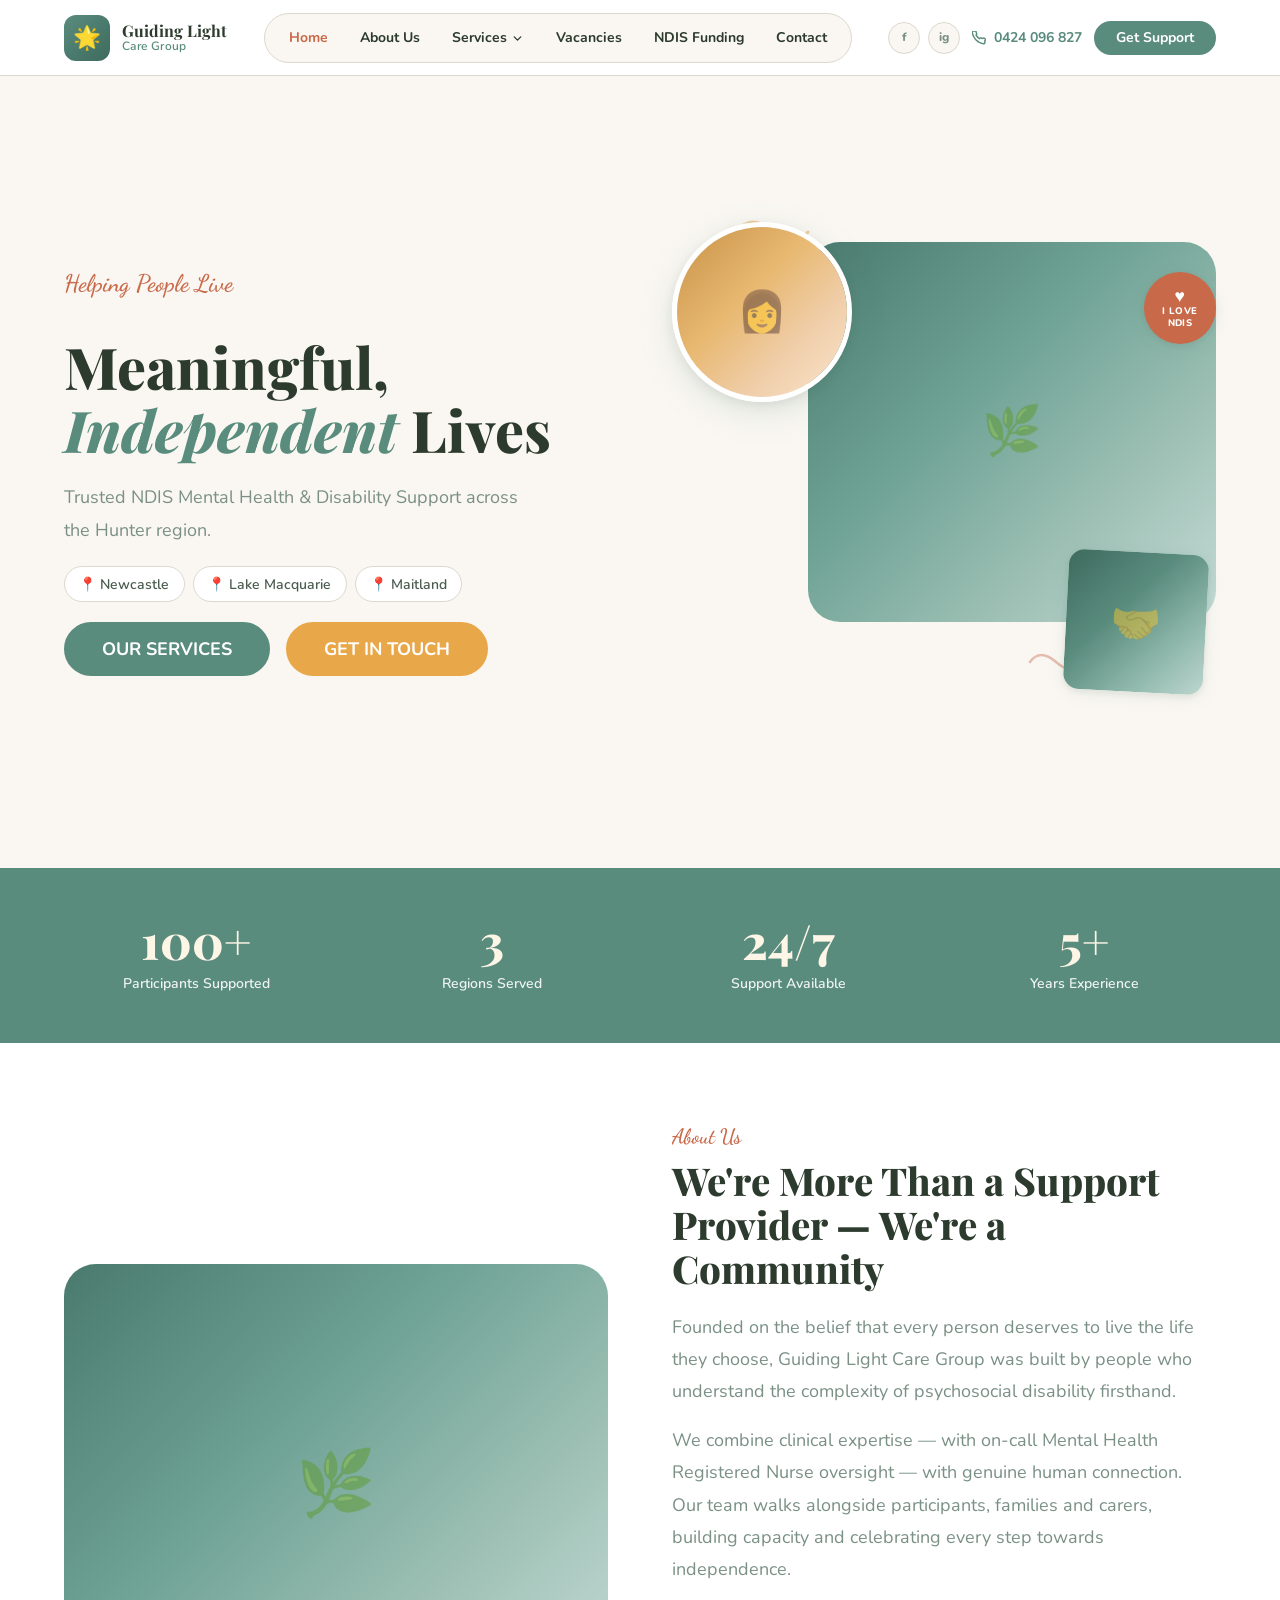
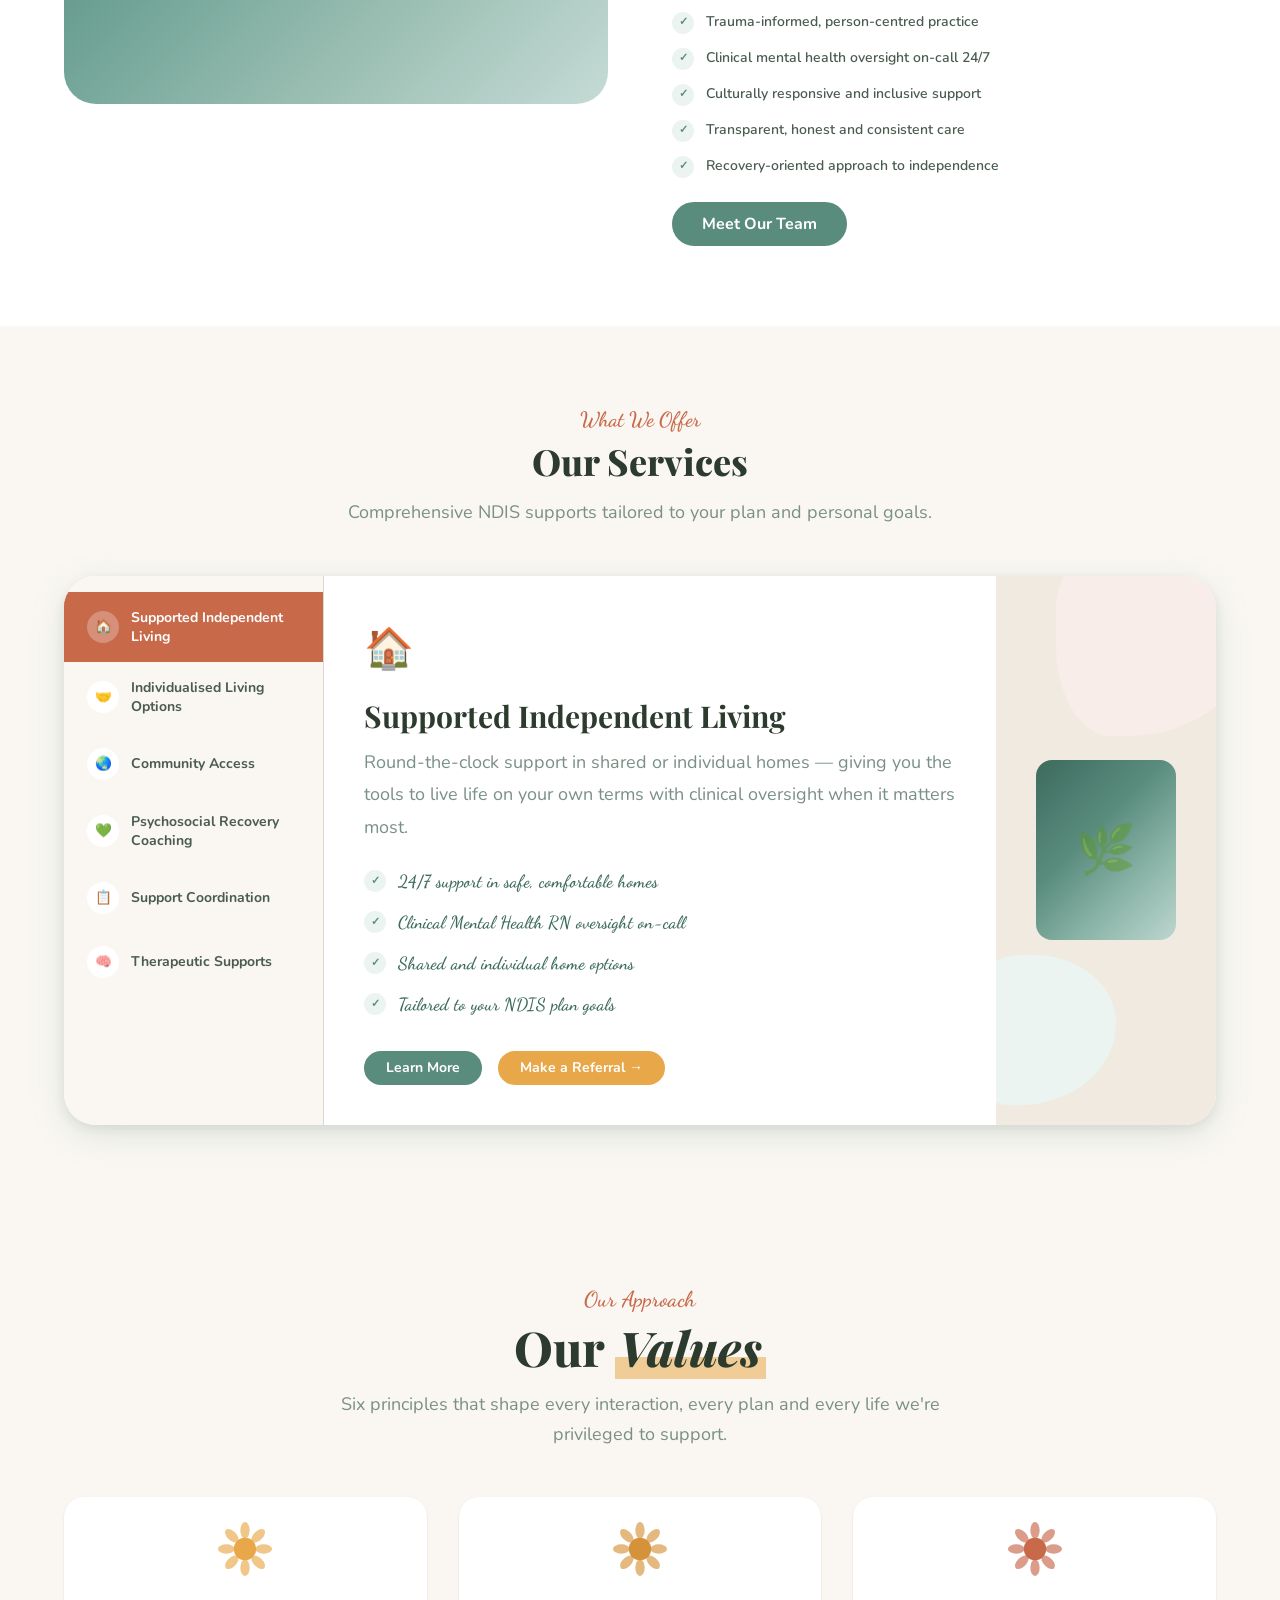
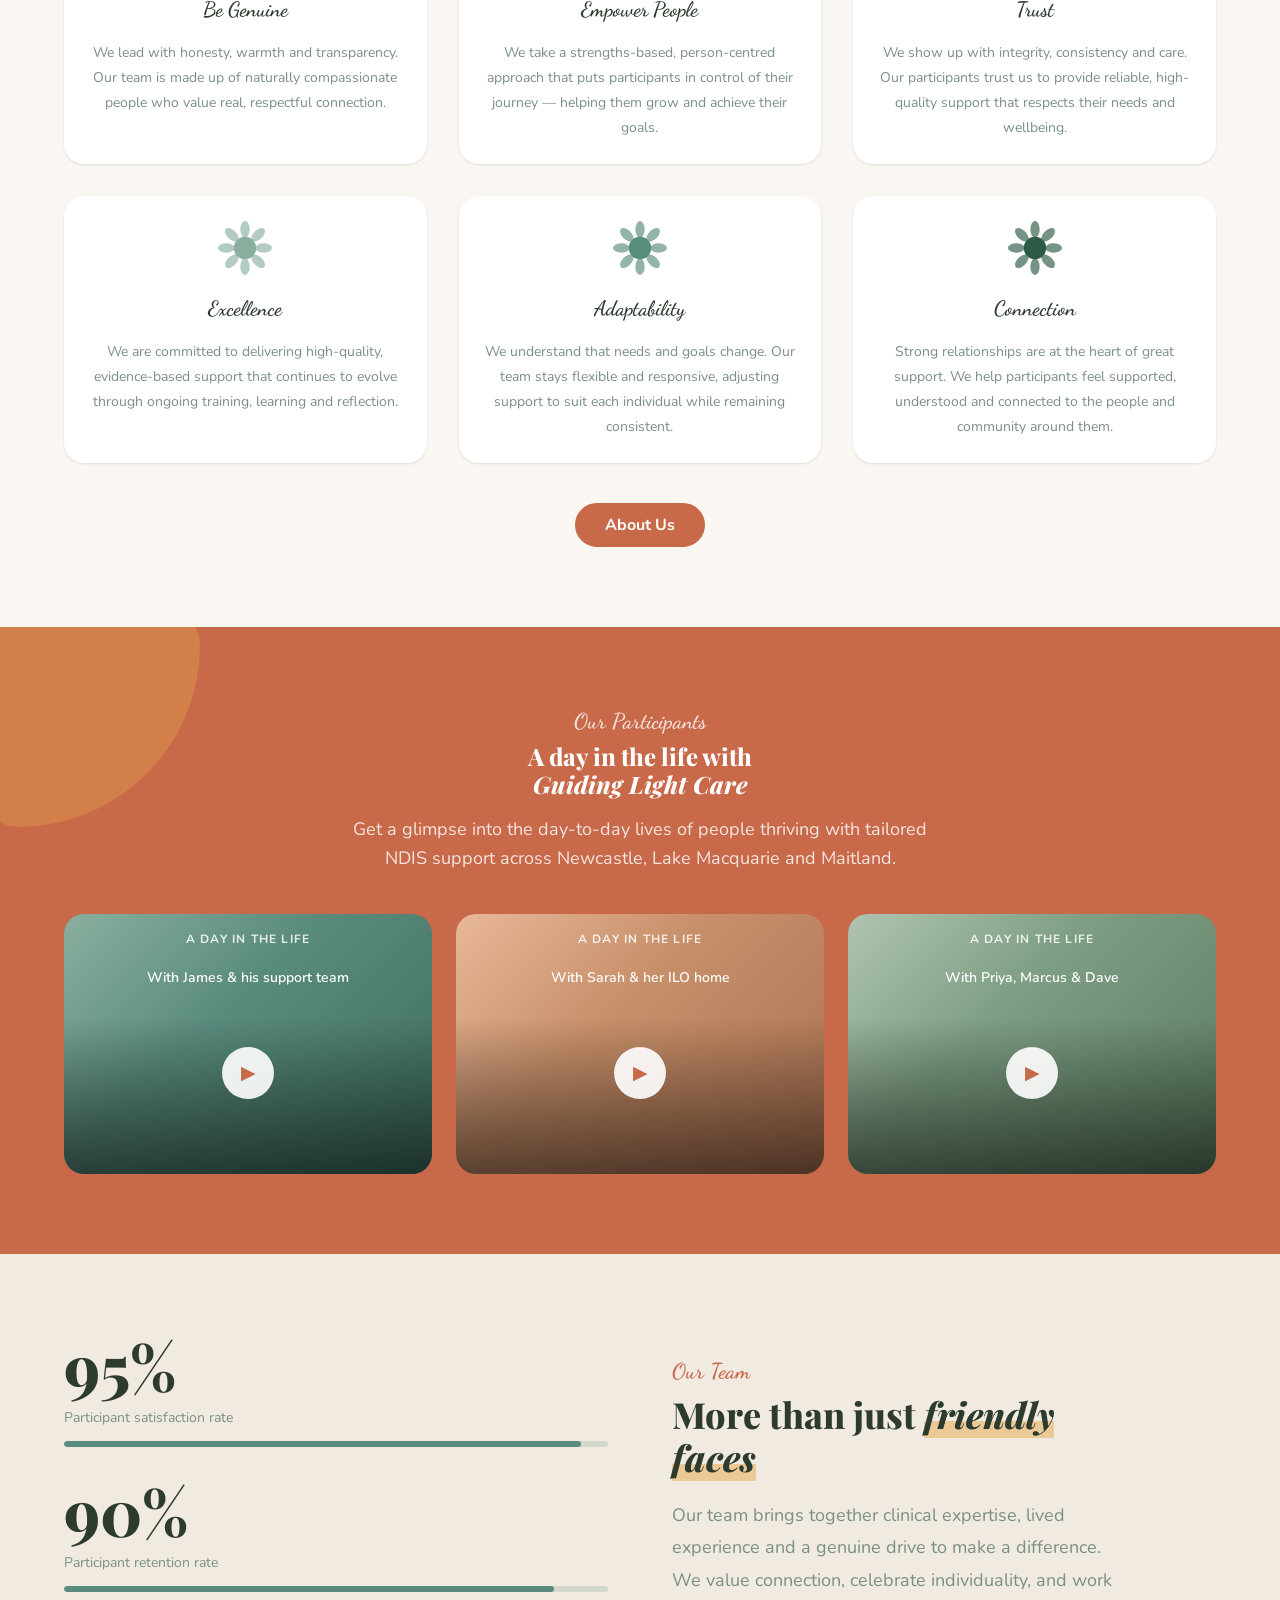
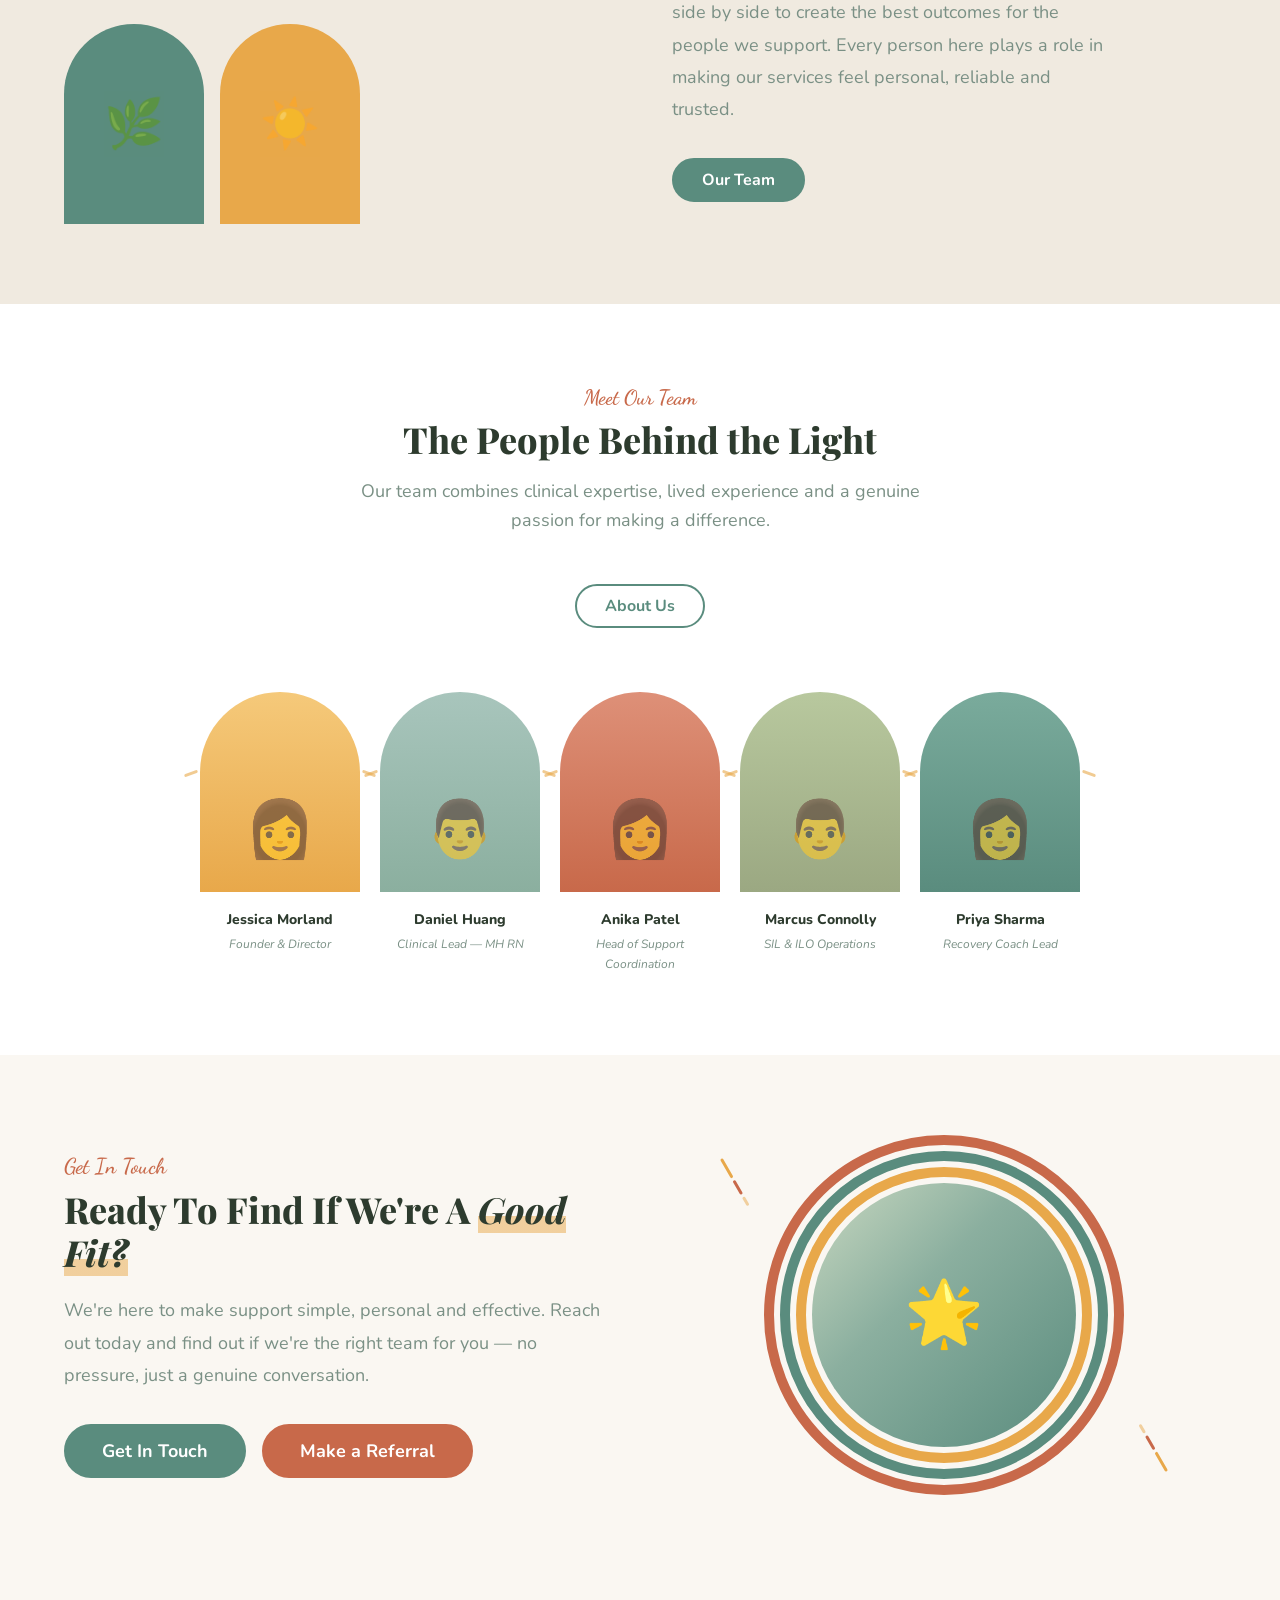
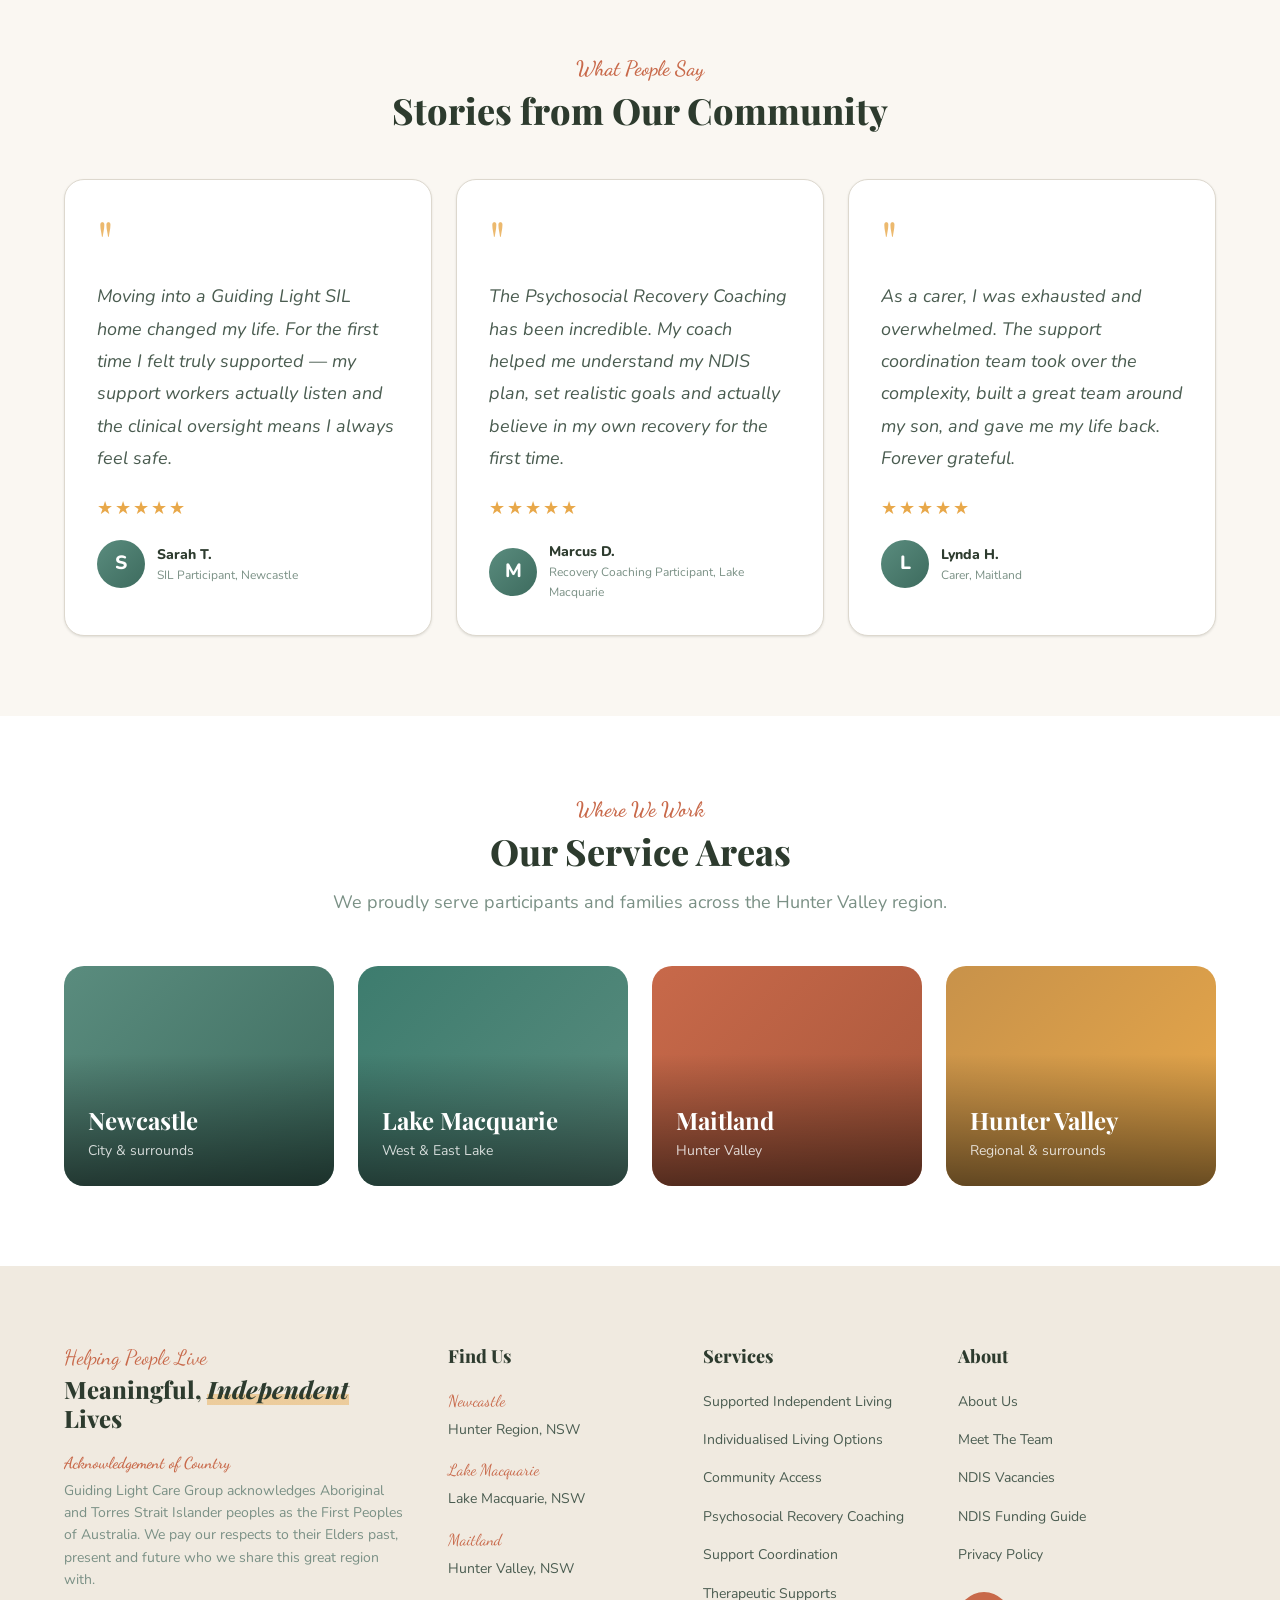
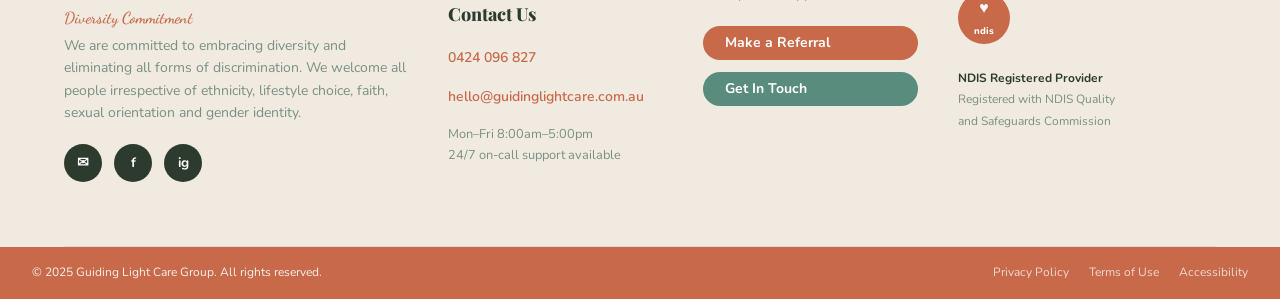
==== commit dfa92cd7: "Make site feel human — Sunflower Services visual style Complete visual overhaul: warm cream backgrou" ====
--- a/index.html
+++ b/index.html
@@ -7,7 +7,7 @@
   <meta name="description" content="Guiding Light Care Group is a Registered NDIS Provider specialising in psychosocial disability and complex support needs. Serving Newcastle, Lake Macquarie and Maitland, NSW." />
   <link rel="preconnect" href="https://fonts.googleapis.com" />
   <link rel="preconnect" href="https://fonts.gstatic.com" crossorigin />
-  <link href="https://fonts.googleapis.com/css2?family=Nunito:ital,wght@0,300;0,400;0,500;0,600;0,700;0,800;0,900;1,400&display=swap" rel="stylesheet" />
+  <link href="https://fonts.googleapis.com/css2?family=Playfair+Display:ital,wght@0,700;0,800;1,700&family=Dancing+Script:wght@600;700&family=Nunito:ital,wght@0,400;0,500;0,600;0,700;0,800;1,400&display=swap" rel="stylesheet" />
   <link rel="stylesheet" href="css/style.css" />
 </head>
 <body>
@@ -17,6 +17,8 @@
        ============================================================ -->
   <header class="site-header" id="site-header">
     <nav class="nav-inner">
+
+      <!-- Logo -->
       <a href="index.html" class="nav-logo" aria-label="Guiding Light Care Group Home">
         <div class="nav-logo-icon">🌟</div>
         <div class="nav-logo-text">
@@ -25,6 +27,7 @@
         </div>
       </a>
 
+      <!-- Pill Nav -->
       <ul class="nav-menu" role="menubar">
         <li class="nav-item" role="none">
           <a href="index.html" class="nav-link active" role="menuitem">Home</a>
@@ -38,60 +41,12 @@
             <svg xmlns="http://www.w3.org/2000/svg" viewBox="0 0 24 24" fill="none" stroke="currentColor" stroke-width="2.5" stroke-linecap="round" stroke-linejoin="round"><polyline points="6 9 12 15 18 9"></polyline></svg>
           </a>
           <ul class="dropdown-menu" role="menu">
-            <li role="none">
-              <a href="services/sil.html" class="dropdown-item" role="menuitem">
-                <div class="dropdown-icon">🏠</div>
-                <div class="dropdown-text">
-                  <strong>Supported Independent Living</strong>
-                  <span>SIL — shared &amp; individual homes</span>
-                </div>
-              </a>
-            </li>
-            <li role="none">
-              <a href="services/ilo.html" class="dropdown-item" role="menuitem">
-                <div class="dropdown-icon">🤝</div>
-                <div class="dropdown-text">
-                  <strong>Individualised Living Options</strong>
-                  <span>ILO — flexible living arrangements</span>
-                </div>
-              </a>
-            </li>
-            <li role="none">
-              <a href="services/community-access.html" class="dropdown-item" role="menuitem">
-                <div class="dropdown-icon">🌏</div>
-                <div class="dropdown-text">
-                  <strong>Community Access</strong>
-                  <span>Social, recreational &amp; skill-building</span>
-                </div>
-              </a>
-            </li>
-            <li role="none">
-              <a href="services/psychosocial-recovery.html" class="dropdown-item" role="menuitem">
-                <div class="dropdown-icon">💚</div>
-                <div class="dropdown-text">
-                  <strong>Psychosocial Recovery Coaching</strong>
-                  <span>Mental health recovery support</span>
-                </div>
-              </a>
-            </li>
-            <li role="none">
-              <a href="services/support-coordination.html" class="dropdown-item" role="menuitem">
-                <div class="dropdown-icon">📋</div>
-                <div class="dropdown-text">
-                  <strong>Support Coordination</strong>
-                  <span>Plan implementation &amp; coordination</span>
-                </div>
-              </a>
-            </li>
-            <li role="none">
-              <a href="services/therapeutic-supports.html" class="dropdown-item" role="menuitem">
-                <div class="dropdown-icon">🧠</div>
-                <div class="dropdown-text">
-                  <strong>Therapeutic Supports</strong>
-                  <span>Evidence-based therapy &amp; allied health</span>
-                </div>
-              </a>
-            </li>
+            <li role="none"><a href="services/sil.html" class="dropdown-item" role="menuitem"><div class="dropdown-icon">🏠</div><div class="dropdown-text"><strong>Supported Independent Living</strong><span>SIL — shared &amp; individual homes</span></div></a></li>
+            <li role="none"><a href="services/ilo.html" class="dropdown-item" role="menuitem"><div class="dropdown-icon">🤝</div><div class="dropdown-text"><strong>Individualised Living Options</strong><span>ILO — flexible living arrangements</span></div></a></li>
+            <li role="none"><a href="services/community-access.html" class="dropdown-item" role="menuitem"><div class="dropdown-icon">🌏</div><div class="dropdown-text"><strong>Community Access</strong><span>Social, recreational &amp; skill-building</span></div></a></li>
+            <li role="none"><a href="services/psychosocial-recovery.html" class="dropdown-item" role="menuitem"><div class="dropdown-icon">💚</div><div class="dropdown-text"><strong>Psychosocial Recovery Coaching</strong><span>Mental health recovery support</span></div></a></li>
+            <li role="none"><a href="services/support-coordination.html" class="dropdown-item" role="menuitem"><div class="dropdown-icon">📋</div><div class="dropdown-text"><strong>Support Coordination</strong><span>Plan implementation &amp; coordination</span></div></a></li>
+            <li role="none"><a href="services/therapeutic-supports.html" class="dropdown-item" role="menuitem"><div class="dropdown-icon">🧠</div><div class="dropdown-text"><strong>Therapeutic Supports</strong><span>Evidence-based therapy &amp; allied health</span></div></a></li>
           </ul>
         </li>
         <li class="nav-item" role="none">
@@ -105,66 +60,86 @@
         </li>
       </ul>
 
+      <!-- Right: social + phone + CTA -->
       <div class="nav-cta">
+        <div class="nav-social">
+          <a href="#" aria-label="Facebook">f</a>
+          <a href="#" aria-label="Instagram">ig</a>
+        </div>
         <a href="tel:0424096827" class="nav-phone">
-          <svg xmlns="http://www.w3.org/2000/svg" width="16" height="16" viewBox="0 0 24 24" fill="none" stroke="currentColor" stroke-width="2.5" stroke-linecap="round" stroke-linejoin="round"><path d="M22 16.92v3a2 2 0 01-2.18 2 19.79 19.79 0 01-8.63-3.07A19.5 19.5 0 013.07 9.81 19.79 19.79 0 01.22 1.16 2 2 0 012.2 0h3a2 2 0 012 1.72c.127.96.361 1.903.7 2.81a2 2 0 01-.45 2.11L6.91 7.09a16 16 0 006 6l.55-.55a2 2 0 012.11-.45c.907.339 1.85.573 2.81.7A2 2 0 0122 16.92z"></path></svg>
+          <svg xmlns="http://www.w3.org/2000/svg" width="14" height="14" viewBox="0 0 24 24" fill="none" stroke="currentColor" stroke-width="2.5" stroke-linecap="round" stroke-linejoin="round"><path d="M22 16.92v3a2 2 0 01-2.18 2 19.79 19.79 0 01-8.63-3.07A19.5 19.5 0 013.07 9.81 19.79 19.79 0 01.22 1.16 2 2 0 012.2 0h3a2 2 0 012 1.72c.127.96.361 1.903.7 2.81a2 2 0 01-.45 2.11L6.91 7.09a16 16 0 006 6l.55-.55a2 2 0 012.11-.45c.907.339 1.85.573 2.81.7A2 2 0 0122 16.92z"></path></svg>
           0424 096 827
         </a>
         <a href="contact.html" class="btn btn--primary btn--sm">Get Support</a>
       </div>
 
       <button class="nav-hamburger" aria-label="Toggle menu" aria-expanded="false">
-        <span></span>
-        <span></span>
-        <span></span>
+        <span></span><span></span><span></span>
       </button>
     </nav>
   </header>
 
   <!-- ============================================================
-       HERO
-       ============================================================ -->
-  <section class="hero" aria-label="Hero">
-    <div class="hero__bg"></div>
-    <div class="hero__pattern"></div>
-    <div class="container hero__content">
-      <div class="hero__badge">
-        <svg xmlns="http://www.w3.org/2000/svg" width="14" height="14" viewBox="0 0 24 24" fill="currentColor"><path d="M12 2l3.09 6.26L22 9.27l-5 4.87 1.18 6.88L12 17.77l-6.18 3.25L7 14.14 2 9.27l6.91-1.01L12 2z"/></svg>
-        Registered NDIS Provider — NSW
-      </div>
-      <h1 class="hero__title">
-        Your <em>Light Towards</em><br />Independence
-      </h1>
-      <p class="hero__subtitle">
-        Guiding Light Care Group supports people with psychosocial disability and complex support needs across Newcastle, Lake Macquarie and Maitland. We walk beside you — every step of the way.
-      </p>
-      <div class="btn-group">
-        <a href="contact.html" class="btn btn--accent btn--lg">Talk to Our Team</a>
-        <a href="#services" class="btn btn--outline-white btn--lg">Our Services</a>
-      </div>
-      <div class="hero__trust">
-        <div class="trust-item">
-          <svg xmlns="http://www.w3.org/2000/svg" viewBox="0 0 24 24" fill="none" stroke="currentColor" stroke-width="2.5" stroke-linecap="round" stroke-linejoin="round"><polyline points="20 6 9 17 4 12"></polyline></svg>
-          Registered NDIS Provider
-        </div>
-        <div class="trust-item">
-          <svg xmlns="http://www.w3.org/2000/svg" viewBox="0 0 24 24" fill="none" stroke="currentColor" stroke-width="2.5" stroke-linecap="round" stroke-linejoin="round"><polyline points="20 6 9 17 4 12"></polyline></svg>
-          Mental Health RN Oversight
-        </div>
-        <div class="trust-item">
-          <svg xmlns="http://www.w3.org/2000/svg" viewBox="0 0 24 24" fill="none" stroke="currentColor" stroke-width="2.5" stroke-linecap="round" stroke-linejoin="round"><polyline points="20 6 9 17 4 12"></polyline></svg>
-          24/7 On-Call Support
-        </div>
-        <div class="trust-item">
-          <svg xmlns="http://www.w3.org/2000/svg" viewBox="0 0 24 24" fill="none" stroke="currentColor" stroke-width="2.5" stroke-linecap="round" stroke-linejoin="round"><polyline points="20 6 9 17 4 12"></polyline></svg>
-          Psychosocial Specialists
-        </div>
-      </div>
-    </div>
-    <div class="hero__wave">
-      <svg xmlns="http://www.w3.org/2000/svg" viewBox="0 0 1440 80" preserveAspectRatio="none">
-        <path d="M0,40 C360,80 1080,0 1440,40 L1440,80 L0,80 Z" fill="#ffffff"/>
-      </svg>
+       HERO — Light cream split layout
+       ============================================================ -->
+  <section class="hero hero--split" aria-label="Hero">
+    <div class="container">
+      <div class="hero__split-inner">
+
+        <!-- Left: text content -->
+        <div class="hero__left fade-in-up">
+          <p class="hero__script">Helping People Live</p>
+          <h1 class="hero__title">
+            Meaningful,<br /><em>Independent</em> Lives
+          </h1>
+          <p class="hero__subtitle">
+            Trusted NDIS Mental Health &amp; Disability Support across the Hunter region.
+          </p>
+          <div class="location-pills">
+            <span class="location-pill">📍 Newcastle</span>
+            <span class="location-pill">📍 Lake Macquarie</span>
+            <span class="location-pill">📍 Maitland</span>
+          </div>
+          <div class="btn-group">
+            <a href="#services" class="btn btn--primary btn--lg">OUR SERVICES</a>
+            <a href="contact.html" class="btn btn--accent btn--lg">GET IN TOUCH</a>
+          </div>
+        </div>
+
+        <!-- Right: photo collage -->
+        <div class="hero__right fade-in-up delay-2">
+          <!-- Decorative squiggle SVG -->
+          <svg class="hero__squiggle" style="top:-20px;left:60px;opacity:0.5;" width="80" height="60" viewBox="0 0 80 60" fill="none" xmlns="http://www.w3.org/2000/svg">
+            <path d="M4 30 Q 20 10 40 30 Q 60 50 76 30" stroke="#E8A84A" stroke-width="3" fill="none" stroke-linecap="round"/>
+          </svg>
+          <svg class="hero__squiggle" style="bottom:40px;right:130px;opacity:0.4;" width="60" height="40" viewBox="0 0 60 40" fill="none" xmlns="http://www.w3.org/2000/svg">
+            <path d="M4 20 Q 14 6 30 20 Q 46 34 56 20" stroke="#C8694A" stroke-width="2.5" fill="none" stroke-linecap="round"/>
+          </svg>
+
+          <!-- Main rounded photo -->
+          <div class="hero__photo-main">
+            <div class="photo-warm">🌿</div>
+          </div>
+
+          <!-- Floating circular photo -->
+          <div class="hero__photo-circle">
+            <div class="photo-golden">👩</div>
+          </div>
+
+          <!-- Small tilted photo -->
+          <div class="hero__photo-small">
+            <div class="photo-community">🤝</div>
+          </div>
+
+          <!-- I ♥ NDIS badge -->
+          <div class="hero__ndis-badge">
+            <span class="heart">♥</span>
+            <span>I LOVE</span>
+            <span>NDIS</span>
+          </div>
+        </div>
+
+      </div>
     </div>
   </section>
 
@@ -195,19 +170,17 @@
   </section>
 
   <!-- ============================================================
-       ABOUT PREVIEW (Split)
+       ABOUT PREVIEW — white section, split
        ============================================================ -->
   <section class="section" aria-labelledby="about-heading">
     <div class="container">
       <div class="split">
         <div class="split__image fade-in-up">
-          <div class="split__image-placeholder img-placeholder" style="min-height:440px; border-radius: 1.25rem;">
-            🌿
-          </div>
+          <div class="split__image-placeholder photo-warm" style="min-height:440px; border-radius:1.25rem;">🌿</div>
         </div>
         <div class="split__content fade-in-up delay-2">
           <span class="section-label">About Us</span>
-          <h2 id="about-heading">We're More Than a Support Provider — We're a Community</h2>
+          <h2 id="about-heading" class="display-heading" style="font-size:clamp(1.8rem,3vw,2.4rem);margin-bottom:1.25rem;">We're More Than a Support Provider — We're a Community</h2>
           <p class="lead">Founded on the belief that every person deserves to live the life they choose, Guiding Light Care Group was built by people who understand the complexity of psychosocial disability firsthand.</p>
           <p>We combine clinical expertise — with on-call Mental Health Registered Nurse oversight — with genuine human connection. Our team walks alongside participants, families and carers, building capacity and celebrating every step towards independence.</p>
           <ul class="value-list">
@@ -224,164 +197,390 @@
   </section>
 
   <!-- ============================================================
-       SERVICES SECTION
+       SERVICES — Tab Panel layout
        ============================================================ -->
   <section class="section section--alt" id="services" aria-labelledby="services-heading">
     <div class="container">
       <div class="section-header text-center">
         <span class="section-label">What We Offer</span>
-        <h2 class="section-title" id="services-heading">Our NDIS Services</h2>
-        <p class="section-subtitle">Comprehensive supports tailored to your NDIS plan and personal goals — from where you live to how you connect with your community.</p>
-      </div>
-      <div class="grid-3">
-        <a href="services/sil.html" class="service-card fade-in-up">
-          <div class="service-card__icon">🏠</div>
-          <h3 class="service-card__title">Supported Independent Living</h3>
-          <p class="service-card__desc">Round-the-clock support in shared or individual homes — giving you the tools to live life on your own terms.</p>
-          <span class="service-card__link">
-            Learn more
-            <svg xmlns="http://www.w3.org/2000/svg" viewBox="0 0 24 24" fill="none" stroke="currentColor" stroke-width="2.5" stroke-linecap="round" stroke-linejoin="round"><line x1="5" y1="12" x2="19" y2="12"></line><polyline points="12 5 19 12 12 19"></polyline></svg>
-          </span>
-        </a>
-        <a href="services/ilo.html" class="service-card fade-in-up delay-1">
-          <div class="service-card__icon">🤝</div>
-          <h3 class="service-card__title">Individualised Living Options</h3>
-          <p class="service-card__desc">Flexible, creative living arrangements designed around you — including host, co-residency and supported housemate models.</p>
-          <span class="service-card__link">
-            Learn more
-            <svg xmlns="http://www.w3.org/2000/svg" viewBox="0 0 24 24" fill="none" stroke="currentColor" stroke-width="2.5" stroke-linecap="round" stroke-linejoin="round"><line x1="5" y1="12" x2="19" y2="12"></line><polyline points="12 5 19 12 12 19"></polyline></svg>
-          </span>
-        </a>
-        <a href="services/community-access.html" class="service-card fade-in-up delay-2">
-          <div class="service-card__icon">🌏</div>
-          <h3 class="service-card__title">Community Access</h3>
-          <p class="service-card__desc">Supporting you to engage in social, recreational, educational and employment activities in your local community.</p>
-          <span class="service-card__link">
-            Learn more
-            <svg xmlns="http://www.w3.org/2000/svg" viewBox="0 0 24 24" fill="none" stroke="currentColor" stroke-width="2.5" stroke-linecap="round" stroke-linejoin="round"><line x1="5" y1="12" x2="19" y2="12"></line><polyline points="12 5 19 12 12 19"></polyline></svg>
-          </span>
-        </a>
-        <a href="services/psychosocial-recovery.html" class="service-card fade-in-up delay-3">
-          <div class="service-card__icon">💚</div>
-          <h3 class="service-card__title">Psychosocial Recovery Coaching</h3>
-          <p class="service-card__desc">Specialist coaching for people with psychosocial disability — building recovery, resilience and connection to your NDIS plan.</p>
-          <span class="service-card__link">
-            Learn more
-            <svg xmlns="http://www.w3.org/2000/svg" viewBox="0 0 24 24" fill="none" stroke="currentColor" stroke-width="2.5" stroke-linecap="round" stroke-linejoin="round"><line x1="5" y1="12" x2="19" y2="12"></line><polyline points="12 5 19 12 12 19"></polyline></svg>
-          </span>
-        </a>
-        <a href="services/support-coordination.html" class="service-card fade-in-up delay-4">
-          <div class="service-card__icon">📋</div>
-          <h3 class="service-card__title">Support Coordination</h3>
-          <p class="service-card__desc">We help you understand and implement your NDIS plan — connecting you to the right services to achieve your goals.</p>
-          <span class="service-card__link">
-            Learn more
-            <svg xmlns="http://www.w3.org/2000/svg" viewBox="0 0 24 24" fill="none" stroke="currentColor" stroke-width="2.5" stroke-linecap="round" stroke-linejoin="round"><line x1="5" y1="12" x2="19" y2="12"></line><polyline points="12 5 19 12 12 19"></polyline></svg>
-          </span>
-        </a>
-        <a href="services/therapeutic-supports.html" class="service-card fade-in-up delay-5">
-          <div class="service-card__icon">🧠</div>
-          <h3 class="service-card__title">Therapeutic Supports</h3>
-          <p class="service-card__desc">Evidence-based therapeutic interventions and allied health coordination, using trauma-informed and recovery-focused approaches.</p>
-          <span class="service-card__link">
-            Learn more
-            <svg xmlns="http://www.w3.org/2000/svg" viewBox="0 0 24 24" fill="none" stroke="currentColor" stroke-width="2.5" stroke-linecap="round" stroke-linejoin="round"><line x1="5" y1="12" x2="19" y2="12"></line><polyline points="12 5 19 12 12 19"></polyline></svg>
-          </span>
-        </a>
-      </div>
-    </div>
-  </section>
-
-  <!-- ============================================================
-       WHY CHOOSE US
-       ============================================================ -->
-  <section class="section" aria-labelledby="why-heading">
-    <div class="container">
-      <div class="section-header text-center">
-        <span class="section-label">Why Choose Us</span>
-        <h2 class="section-title" id="why-heading">Care That Goes the Extra Mile</h2>
-        <p class="section-subtitle">We're not just ticking boxes — we're building genuine relationships and making real differences in people's lives every day.</p>
-      </div>
-      <div class="grid-3">
-        <div class="why-card fade-in-up">
-          <div class="why-card__icon">🏥</div>
-          <h3 class="why-card__title">Clinical Mental Health Oversight</h3>
-          <p class="why-card__desc">Our on-call Mental Health Registered Nurse provides clinical oversight and is available around the clock — so complex needs are never left unsupported.</p>
-        </div>
-        <div class="why-card fade-in-up delay-1">
-          <div class="why-card__icon">💡</div>
-          <h3 class="why-card__title">Psychosocial Specialists</h3>
-          <p class="why-card__desc">We have deep expertise in supporting people with psychosocial disability, mental health conditions and complex co-occurring support needs.</p>
-        </div>
-        <div class="why-card fade-in-up delay-2">
-          <div class="why-card__icon">🎯</div>
-          <h3 class="why-card__title">Person-Centred Every Time</h3>
-          <p class="why-card__desc">Your goals, your choices, your pace. We build individual support plans that truly reflect what matters to you and the life you want to lead.</p>
-        </div>
-        <div class="why-card fade-in-up delay-3">
-          <div class="why-card__icon">🌏</div>
-          <h3 class="why-card__title">Local Community Connections</h3>
-          <p class="why-card__desc">Deeply embedded in Newcastle, Lake Macquarie and Maitland — we know our local services, community groups and resources inside out.</p>
-        </div>
-        <div class="why-card fade-in-up delay-4">
-          <div class="why-card__icon">🔒</div>
-          <h3 class="why-card__title">Safe &amp; Compliant Practice</h3>
-          <p class="why-card__desc">Registered NDIS Provider with robust safeguarding policies, regular quality reviews and full compliance with NDIS Practice Standards.</p>
-        </div>
-        <div class="why-card fade-in-up delay-5">
-          <div class="why-card__icon">❤️</div>
-          <h3 class="why-card__title">Family &amp; Carer Inclusive</h3>
-          <p class="why-card__desc">We believe families and carers are part of the team. We keep you informed, involved and respected throughout the entire support journey.</p>
-        </div>
-      </div>
-    </div>
-  </section>
-
-  <!-- ============================================================
-       HOW IT WORKS
-       ============================================================ -->
-  <section class="section section--alt" aria-labelledby="how-heading">
-    <div class="container">
-      <div class="section-header text-center">
-        <span class="section-label">Getting Started</span>
-        <h2 class="section-title" id="how-heading">How It Works</h2>
-        <p class="section-subtitle">Starting your journey with us is simple. We take the complexity out of navigating supports so you can focus on what matters.</p>
-      </div>
-      <div class="steps-grid">
-        <div class="step-item fade-in-up">
-          <div class="step-number">1</div>
-          <h3 class="step-title">Reach Out</h3>
-          <p class="step-desc">Contact us by phone, email or through our enquiry form. Our friendly team will respond within one business day.</p>
-        </div>
-        <div class="step-item fade-in-up delay-1">
-          <div class="step-number">2</div>
-          <h3 class="step-title">Discovery Meeting</h3>
-          <p class="step-desc">We arrange a no-obligation discovery conversation — learning about your goals, your NDIS plan and what's important to you.</p>
-        </div>
-        <div class="step-item fade-in-up delay-2">
-          <div class="step-number">3</div>
-          <h3 class="step-title">Personalised Plan</h3>
-          <p class="step-desc">Together we build your individual support plan, connecting you to the right services, staff and housing options.</p>
-        </div>
-        <div class="step-item fade-in-up delay-3">
-          <div class="step-number">4</div>
-          <h3 class="step-title">Begin Your Journey</h3>
-          <p class="step-desc">Supports begin with an ongoing commitment to review, refine and celebrate your progress every step of the way.</p>
-        </div>
-      </div>
-    </div>
-  </section>
-
-  <!-- ============================================================
-       SIL/ILO AVAILABILITY TEASER
-       ============================================================ -->
-  <section class="section" aria-label="Vacancy finder">
-    <div class="container">
-      <div class="availability-banner fade-in-up">
-        <span class="section-label">SIL &amp; ILO Vacancies</span>
-        <h3>Looking for Supported Accommodation in the Hunter?</h3>
-        <p>We have current and upcoming vacancies across Newcastle, Lake Macquarie and Maitland. Use our interactive vacancy finder to find the right fit for your needs.</p>
-        <a href="availability.html" class="btn btn--primary btn--lg">Check Current Vacancies</a>
+        <h2 class="section-title display-heading" id="services-heading">Our Services</h2>
+        <p class="section-subtitle">Comprehensive NDIS supports tailored to your plan and personal goals.</p>
+      </div>
+
+      <div class="services-tabs">
+        <!-- Tab list (sidebar) -->
+        <div class="tab-list" role="tablist" aria-label="Services">
+          <button class="tab-btn active" role="tab" aria-selected="true" aria-controls="panel-sil" data-tab="sil">
+            <span class="tab-icon">🏠</span>
+            Supported Independent Living
+          </button>
+          <button class="tab-btn" role="tab" aria-selected="false" aria-controls="panel-ilo" data-tab="ilo">
+            <span class="tab-icon">🤝</span>
+            Individualised Living Options
+          </button>
+          <button class="tab-btn" role="tab" aria-selected="false" aria-controls="panel-community" data-tab="community">
+            <span class="tab-icon">🌏</span>
+            Community Access
+          </button>
+          <button class="tab-btn" role="tab" aria-selected="false" aria-controls="panel-psychosocial" data-tab="psychosocial">
+            <span class="tab-icon">💚</span>
+            Psychosocial Recovery Coaching
+          </button>
+          <button class="tab-btn" role="tab" aria-selected="false" aria-controls="panel-coordination" data-tab="coordination">
+            <span class="tab-icon">📋</span>
+            Support Coordination
+          </button>
+          <button class="tab-btn" role="tab" aria-selected="false" aria-controls="panel-therapeutic" data-tab="therapeutic">
+            <span class="tab-icon">🧠</span>
+            Therapeutic Supports
+          </button>
+        </div>
+
+        <!-- Tab panels -->
+        <div class="tab-panels">
+          <!-- SIL -->
+          <div class="tab-panel active" id="panel-sil" role="tabpanel">
+            <div class="tab-panel__service-icon">🏠</div>
+            <h3 class="tab-panel__heading">Supported Independent Living</h3>
+            <p class="tab-panel__desc">Round-the-clock support in shared or individual homes — giving you the tools to live life on your own terms with clinical oversight when it matters most.</p>
+            <ul class="tab-checklist">
+              <li class="tab-check-item">24/7 support in safe, comfortable homes</li>
+              <li class="tab-check-item">Clinical Mental Health RN oversight on-call</li>
+              <li class="tab-check-item">Shared and individual home options</li>
+              <li class="tab-check-item">Tailored to your NDIS plan goals</li>
+            </ul>
+            <div class="btn-group">
+              <a href="services/sil.html" class="btn btn--primary btn--sm">Learn More</a>
+              <a href="contact.html" class="btn btn--accent btn--sm">Make a Referral &rarr;</a>
+            </div>
+          </div>
+
+          <!-- ILO -->
+          <div class="tab-panel" id="panel-ilo" role="tabpanel">
+            <div class="tab-panel__service-icon">🤝</div>
+            <h3 class="tab-panel__heading">Individualised Living Options</h3>
+            <p class="tab-panel__desc">Flexible, creative living arrangements designed around you — including host, co-residency and supported housemate models that build real independence.</p>
+            <ul class="tab-checklist">
+              <li class="tab-check-item">Host, co-residency &amp; housemate models</li>
+              <li class="tab-check-item">Person-centred and flexible design</li>
+              <li class="tab-check-item">Exploration and matching support</li>
+              <li class="tab-check-item">Ongoing monitoring and review</li>
+            </ul>
+            <div class="btn-group">
+              <a href="services/ilo.html" class="btn btn--primary btn--sm">Learn More</a>
+              <a href="contact.html" class="btn btn--accent btn--sm">Make a Referral &rarr;</a>
+            </div>
+          </div>
+
+          <!-- Community Access -->
+          <div class="tab-panel" id="panel-community" role="tabpanel">
+            <div class="tab-panel__service-icon">🌏</div>
+            <h3 class="tab-panel__heading">Community Access</h3>
+            <p class="tab-panel__desc">Supporting you to engage in social, recreational, educational and employment activities in your local community — building connections that last.</p>
+            <ul class="tab-checklist">
+              <li class="tab-check-item">Social &amp; recreational activities</li>
+              <li class="tab-check-item">Employment &amp; education support</li>
+              <li class="tab-check-item">Building community connections</li>
+              <li class="tab-check-item">Goal-focused outings and programs</li>
+            </ul>
+            <div class="btn-group">
+              <a href="services/community-access.html" class="btn btn--primary btn--sm">Learn More</a>
+              <a href="contact.html" class="btn btn--accent btn--sm">Make a Referral &rarr;</a>
+            </div>
+          </div>
+
+          <!-- Psychosocial -->
+          <div class="tab-panel" id="panel-psychosocial" role="tabpanel">
+            <div class="tab-panel__service-icon">💚</div>
+            <h3 class="tab-panel__heading">Psychosocial Recovery Coaching</h3>
+            <p class="tab-panel__desc">Specialist coaching for people with psychosocial disability — building recovery, resilience and deep connection to your NDIS plan and personal goals.</p>
+            <ul class="tab-checklist">
+              <li class="tab-check-item">Mental health recovery coaching</li>
+              <li class="tab-check-item">NDIS plan navigation support</li>
+              <li class="tab-check-item">Crisis planning &amp; resilience building</li>
+              <li class="tab-check-item">Psychosocial specialist expertise</li>
+            </ul>
+            <div class="btn-group">
+              <a href="services/psychosocial-recovery.html" class="btn btn--primary btn--sm">Learn More</a>
+              <a href="contact.html" class="btn btn--accent btn--sm">Make a Referral &rarr;</a>
+            </div>
+          </div>
+
+          <!-- Support Coordination -->
+          <div class="tab-panel" id="panel-coordination" role="tabpanel">
+            <div class="tab-panel__service-icon">📋</div>
+            <h3 class="tab-panel__heading">Support Coordination</h3>
+            <p class="tab-panel__desc">We help you understand and implement your NDIS plan — connecting you to the right services, managing service agreements and building your support network.</p>
+            <ul class="tab-checklist">
+              <li class="tab-check-item">NDIS plan implementation &amp; guidance</li>
+              <li class="tab-check-item">Service provider connections</li>
+              <li class="tab-check-item">Crisis support &amp; coordination</li>
+              <li class="tab-check-item">Plan review preparation &amp; support</li>
+            </ul>
+            <div class="btn-group">
+              <a href="services/support-coordination.html" class="btn btn--primary btn--sm">Learn More</a>
+              <a href="contact.html" class="btn btn--accent btn--sm">Make a Referral &rarr;</a>
+            </div>
+          </div>
+
+          <!-- Therapeutic -->
+          <div class="tab-panel" id="panel-therapeutic" role="tabpanel">
+            <div class="tab-panel__service-icon">🧠</div>
+            <h3 class="tab-panel__heading">Therapeutic Supports</h3>
+            <p class="tab-panel__desc">Evidence-based therapeutic interventions and allied health coordination, using trauma-informed and recovery-focused approaches for lasting wellbeing.</p>
+            <ul class="tab-checklist">
+              <li class="tab-check-item">Trauma-informed practice</li>
+              <li class="tab-check-item">Allied health coordination</li>
+              <li class="tab-check-item">Behaviour support &amp; PBS</li>
+              <li class="tab-check-item">Evidence-based interventions</li>
+            </ul>
+            <div class="btn-group">
+              <a href="services/therapeutic-supports.html" class="btn btn--primary btn--sm">Learn More</a>
+              <a href="contact.html" class="btn btn--accent btn--sm">Make a Referral &rarr;</a>
+            </div>
+          </div>
+        </div>
+
+        <!-- Right: decorative image panel -->
+        <div class="tab-image-panel">
+          <div class="tab-blob tab-blob--1"></div>
+          <div class="tab-blob tab-blob--2"></div>
+          <div style="position:relative;z-index:1;width:100%;height:100%;display:flex;align-items:center;justify-content:center;">
+            <div class="photo-community" style="border-radius:1rem;width:140px;height:180px;font-size:3rem;">🌿</div>
+          </div>
+        </div>
+      </div>
+    </div>
+  </section>
+
+  <!-- ============================================================
+       OUR VALUES
+       ============================================================ -->
+  <section class="values-section section--alt" aria-labelledby="values-heading">
+    <div class="container">
+      <div class="values-heading-wrap">
+        <span class="script-label">Our Approach</span>
+        <h2 class="values-main-heading" id="values-heading">Our <span class="gold-highlight">Values</span></h2>
+        <p class="section-subtitle" style="margin-top:var(--space-4)">Six principles that shape every interaction, every plan and every life we're privileged to support.</p>
+      </div>
+      <div class="values-grid">
+        <div class="value-card fade-in-up">
+          <div class="sunflower-icon">
+            <svg viewBox="0 0 60 60" width="56" height="56"><circle cx="30" cy="30" r="12" fill="#E8A84A"/><ellipse cx="30" cy="10" rx="5" ry="9" fill="#E8A84A" opacity="0.65" transform="rotate(0 30 30)"/><ellipse cx="30" cy="10" rx="5" ry="9" fill="#E8A84A" opacity="0.65" transform="rotate(45 30 30)"/><ellipse cx="30" cy="10" rx="5" ry="9" fill="#E8A84A" opacity="0.65" transform="rotate(90 30 30)"/><ellipse cx="30" cy="10" rx="5" ry="9" fill="#E8A84A" opacity="0.65" transform="rotate(135 30 30)"/><ellipse cx="30" cy="10" rx="5" ry="9" fill="#E8A84A" opacity="0.65" transform="rotate(180 30 30)"/><ellipse cx="30" cy="10" rx="5" ry="9" fill="#E8A84A" opacity="0.65" transform="rotate(225 30 30)"/><ellipse cx="30" cy="10" rx="5" ry="9" fill="#E8A84A" opacity="0.65" transform="rotate(270 30 30)"/><ellipse cx="30" cy="10" rx="5" ry="9" fill="#E8A84A" opacity="0.65" transform="rotate(315 30 30)"/></svg>
+          </div>
+          <span class="value-name">Be Genuine</span>
+          <p class="value-desc">We lead with honesty, warmth and transparency. Our team is made up of naturally compassionate people who value real, respectful connection.</p>
+        </div>
+        <div class="value-card fade-in-up delay-1">
+          <div class="sunflower-icon">
+            <svg viewBox="0 0 60 60" width="56" height="56"><circle cx="30" cy="30" r="12" fill="#D4933A"/><ellipse cx="30" cy="10" rx="5" ry="9" fill="#D4933A" opacity="0.65" transform="rotate(0 30 30)"/><ellipse cx="30" cy="10" rx="5" ry="9" fill="#D4933A" opacity="0.65" transform="rotate(45 30 30)"/><ellipse cx="30" cy="10" rx="5" ry="9" fill="#D4933A" opacity="0.65" transform="rotate(90 30 30)"/><ellipse cx="30" cy="10" rx="5" ry="9" fill="#D4933A" opacity="0.65" transform="rotate(135 30 30)"/><ellipse cx="30" cy="10" rx="5" ry="9" fill="#D4933A" opacity="0.65" transform="rotate(180 30 30)"/><ellipse cx="30" cy="10" rx="5" ry="9" fill="#D4933A" opacity="0.65" transform="rotate(225 30 30)"/><ellipse cx="30" cy="10" rx="5" ry="9" fill="#D4933A" opacity="0.65" transform="rotate(270 30 30)"/><ellipse cx="30" cy="10" rx="5" ry="9" fill="#D4933A" opacity="0.65" transform="rotate(315 30 30)"/></svg>
+          </div>
+          <span class="value-name">Empower People</span>
+          <p class="value-desc">We take a strengths-based, person-centred approach that puts participants in control of their journey — helping them grow and achieve their goals.</p>
+        </div>
+        <div class="value-card fade-in-up delay-2">
+          <div class="sunflower-icon">
+            <svg viewBox="0 0 60 60" width="56" height="56"><circle cx="30" cy="30" r="12" fill="#C8694A"/><ellipse cx="30" cy="10" rx="5" ry="9" fill="#C8694A" opacity="0.65" transform="rotate(0 30 30)"/><ellipse cx="30" cy="10" rx="5" ry="9" fill="#C8694A" opacity="0.65" transform="rotate(45 30 30)"/><ellipse cx="30" cy="10" rx="5" ry="9" fill="#C8694A" opacity="0.65" transform="rotate(90 30 30)"/><ellipse cx="30" cy="10" rx="5" ry="9" fill="#C8694A" opacity="0.65" transform="rotate(135 30 30)"/><ellipse cx="30" cy="10" rx="5" ry="9" fill="#C8694A" opacity="0.65" transform="rotate(180 30 30)"/><ellipse cx="30" cy="10" rx="5" ry="9" fill="#C8694A" opacity="0.65" transform="rotate(225 30 30)"/><ellipse cx="30" cy="10" rx="5" ry="9" fill="#C8694A" opacity="0.65" transform="rotate(270 30 30)"/><ellipse cx="30" cy="10" rx="5" ry="9" fill="#C8694A" opacity="0.65" transform="rotate(315 30 30)"/></svg>
+          </div>
+          <span class="value-name">Trust</span>
+          <p class="value-desc">We show up with integrity, consistency and care. Our participants trust us to provide reliable, high-quality support that respects their needs and wellbeing.</p>
+        </div>
+        <div class="value-card fade-in-up delay-3">
+          <div class="sunflower-icon">
+            <svg viewBox="0 0 60 60" width="56" height="56"><circle cx="30" cy="30" r="12" fill="#8BAF9F"/><ellipse cx="30" cy="10" rx="5" ry="9" fill="#8BAF9F" opacity="0.65" transform="rotate(0 30 30)"/><ellipse cx="30" cy="10" rx="5" ry="9" fill="#8BAF9F" opacity="0.65" transform="rotate(45 30 30)"/><ellipse cx="30" cy="10" rx="5" ry="9" fill="#8BAF9F" opacity="0.65" transform="rotate(90 30 30)"/><ellipse cx="30" cy="10" rx="5" ry="9" fill="#8BAF9F" opacity="0.65" transform="rotate(135 30 30)"/><ellipse cx="30" cy="10" rx="5" ry="9" fill="#8BAF9F" opacity="0.65" transform="rotate(180 30 30)"/><ellipse cx="30" cy="10" rx="5" ry="9" fill="#8BAF9F" opacity="0.65" transform="rotate(225 30 30)"/><ellipse cx="30" cy="10" rx="5" ry="9" fill="#8BAF9F" opacity="0.65" transform="rotate(270 30 30)"/><ellipse cx="30" cy="10" rx="5" ry="9" fill="#8BAF9F" opacity="0.65" transform="rotate(315 30 30)"/></svg>
+          </div>
+          <span class="value-name">Excellence</span>
+          <p class="value-desc">We are committed to delivering high-quality, evidence-based support that continues to evolve through ongoing training, learning and reflection.</p>
+        </div>
+        <div class="value-card fade-in-up delay-4">
+          <div class="sunflower-icon">
+            <svg viewBox="0 0 60 60" width="56" height="56"><circle cx="30" cy="30" r="12" fill="#5A8C7E"/><ellipse cx="30" cy="10" rx="5" ry="9" fill="#5A8C7E" opacity="0.65" transform="rotate(0 30 30)"/><ellipse cx="30" cy="10" rx="5" ry="9" fill="#5A8C7E" opacity="0.65" transform="rotate(45 30 30)"/><ellipse cx="30" cy="10" rx="5" ry="9" fill="#5A8C7E" opacity="0.65" transform="rotate(90 30 30)"/><ellipse cx="30" cy="10" rx="5" ry="9" fill="#5A8C7E" opacity="0.65" transform="rotate(135 30 30)"/><ellipse cx="30" cy="10" rx="5" ry="9" fill="#5A8C7E" opacity="0.65" transform="rotate(180 30 30)"/><ellipse cx="30" cy="10" rx="5" ry="9" fill="#5A8C7E" opacity="0.65" transform="rotate(225 30 30)"/><ellipse cx="30" cy="10" rx="5" ry="9" fill="#5A8C7E" opacity="0.65" transform="rotate(270 30 30)"/><ellipse cx="30" cy="10" rx="5" ry="9" fill="#5A8C7E" opacity="0.65" transform="rotate(315 30 30)"/></svg>
+          </div>
+          <span class="value-name">Adaptability</span>
+          <p class="value-desc">We understand that needs and goals change. Our team stays flexible and responsive, adjusting support to suit each individual while remaining consistent.</p>
+        </div>
+        <div class="value-card fade-in-up delay-5">
+          <div class="sunflower-icon">
+            <svg viewBox="0 0 60 60" width="56" height="56"><circle cx="30" cy="30" r="12" fill="#2D5A44"/><ellipse cx="30" cy="10" rx="5" ry="9" fill="#2D5A44" opacity="0.65" transform="rotate(0 30 30)"/><ellipse cx="30" cy="10" rx="5" ry="9" fill="#2D5A44" opacity="0.65" transform="rotate(45 30 30)"/><ellipse cx="30" cy="10" rx="5" ry="9" fill="#2D5A44" opacity="0.65" transform="rotate(90 30 30)"/><ellipse cx="30" cy="10" rx="5" ry="9" fill="#2D5A44" opacity="0.65" transform="rotate(135 30 30)"/><ellipse cx="30" cy="10" rx="5" ry="9" fill="#2D5A44" opacity="0.65" transform="rotate(180 30 30)"/><ellipse cx="30" cy="10" rx="5" ry="9" fill="#2D5A44" opacity="0.65" transform="rotate(225 30 30)"/><ellipse cx="30" cy="10" rx="5" ry="9" fill="#2D5A44" opacity="0.65" transform="rotate(270 30 30)"/><ellipse cx="30" cy="10" rx="5" ry="9" fill="#2D5A44" opacity="0.65" transform="rotate(315 30 30)"/></svg>
+          </div>
+          <span class="value-name">Connection</span>
+          <p class="value-desc">Strong relationships are at the heart of great support. We help participants feel supported, understood and connected to the people and community around them.</p>
+        </div>
+      </div>
+      <div class="text-center" style="margin-top:var(--space-10)">
+        <a href="about.html" class="btn btn--terra">About Us</a>
+      </div>
+    </div>
+  </section>
+
+  <!-- ============================================================
+       PARTICIPANT STORIES — Terracotta full-bleed
+       ============================================================ -->
+  <section class="stories-section" aria-labelledby="stories-heading">
+    <div class="stories-blob"></div>
+    <div class="container" style="position:relative;z-index:1;text-align:center;">
+      <span class="script-label">Our Participants</span>
+      <h2 class="display-heading" id="stories-heading" style="color:#fff;margin-bottom:var(--space-4)">A day in the life with<br /><em>Guiding Light Care</em></h2>
+      <p class="section-subtitle" style="color:rgba(255,255,255,0.82);margin-bottom:0">Get a glimpse into the day-to-day lives of people thriving with tailored NDIS support across Newcastle, Lake Macquarie and Maitland.</p>
+      <div class="stories-grid">
+        <div class="story-card fade-in-up">
+          <div class="story-card__photo"></div>
+          <div class="story-card__overlay">
+            <div>
+              <p class="story-card__label">A Day in the Life</p>
+              <p class="story-card__name">With James &amp; his support team</p>
+            </div>
+            <div class="story-card__play">▶</div>
+          </div>
+        </div>
+        <div class="story-card fade-in-up delay-2">
+          <div class="story-card__photo"></div>
+          <div class="story-card__overlay">
+            <div>
+              <p class="story-card__label">A Day in the Life</p>
+              <p class="story-card__name">With Sarah &amp; her ILO home</p>
+            </div>
+            <div class="story-card__play">▶</div>
+          </div>
+        </div>
+        <div class="story-card fade-in-up delay-4">
+          <div class="story-card__photo"></div>
+          <div class="story-card__overlay">
+            <div>
+              <p class="story-card__label">A Day in the Life</p>
+              <p class="story-card__name">With Priya, Marcus &amp; Dave</p>
+            </div>
+            <div class="story-card__play">▶</div>
+          </div>
+        </div>
+      </div>
+    </div>
+  </section>
+
+  <!-- ============================================================
+       STATS + TEAM PREVIEW
+       ============================================================ -->
+  <section class="stats-team-section" aria-labelledby="stats-team-heading">
+    <div class="container">
+      <div class="stats-team-grid">
+        <div class="stats-left fade-in-up">
+          <div class="stat-big-item">
+            <div class="stat-big-number">95%</div>
+            <div class="stat-big-label">Participant satisfaction rate</div>
+            <div class="stat-bar-track"><div class="stat-bar-fill" style="width:95%"></div></div>
+          </div>
+          <div class="stat-big-item">
+            <div class="stat-big-number">90%</div>
+            <div class="stat-big-label">Participant retention rate</div>
+            <div class="stat-bar-track"><div class="stat-bar-fill" style="width:90%"></div></div>
+          </div>
+          <div class="arch-photos-pair">
+            <div class="arch-photo-sm arch-photo-sm--sage" style="position:relative">
+              <div class="arch-photo-sm__inner">🌿</div>
+              <div class="arch-dashes"><span></span><span></span><span></span></div>
+            </div>
+            <div class="arch-photo-sm arch-photo-sm--gold">
+              <div class="arch-photo-sm__inner">☀️</div>
+            </div>
+          </div>
+        </div>
+        <div class="stats-right fade-in-up delay-2">
+          <div class="stats-team-right-content">
+            <span class="script-label">Our Team</span>
+            <h2 id="stats-team-heading">More than just <em>friendly faces</em></h2>
+            <p>Our team brings together clinical expertise, lived experience and a genuine drive to make a difference. We value connection, celebrate individuality, and work side by side to create the best outcomes for the people we support. Every person here plays a role in making our services feel personal, reliable and trusted.</p>
+            <a href="about.html" class="btn btn--primary">Our Team</a>
+          </div>
+        </div>
+      </div>
+    </div>
+  </section>
+
+  <!-- ============================================================
+       TEAM ARCHES
+       ============================================================ -->
+  <section class="section" aria-labelledby="team-heading">
+    <div class="container text-center">
+      <span class="section-label">Meet Our Team</span>
+      <h2 class="section-title display-heading" id="team-heading">The People Behind the Light</h2>
+      <p class="section-subtitle">Our team combines clinical expertise, lived experience and a genuine passion for making a difference.</p>
+      <a href="about.html" class="btn btn--outline" style="margin-bottom:var(--space-6);">About Us</a>
+
+      <div class="team-arches">
+        <div class="team-arch arch--gold fade-in-up">
+          <div class="arch__frame">
+            <div class="arch__photo">👩</div>
+          </div>
+          <div class="arch__info">
+            <div class="arch__name">Jessica Morland</div>
+            <div class="arch__role">Founder &amp; Director</div>
+          </div>
+        </div>
+        <div class="team-arch arch--sage fade-in-up delay-1">
+          <div class="arch__frame">
+            <div class="arch__photo">👨</div>
+          </div>
+          <div class="arch__info">
+            <div class="arch__name">Daniel Huang</div>
+            <div class="arch__role">Clinical Lead — MH RN</div>
+          </div>
+        </div>
+        <div class="team-arch arch--terra fade-in-up delay-2">
+          <div class="arch__frame">
+            <div class="arch__photo">👩</div>
+          </div>
+          <div class="arch__info">
+            <div class="arch__name">Anika Patel</div>
+            <div class="arch__role">Head of Support Coordination</div>
+          </div>
+        </div>
+        <div class="team-arch arch--olive fade-in-up delay-3">
+          <div class="arch__frame">
+            <div class="arch__photo">👨</div>
+          </div>
+          <div class="arch__info">
+            <div class="arch__name">Marcus Connolly</div>
+            <div class="arch__role">SIL &amp; ILO Operations</div>
+          </div>
+        </div>
+        <div class="team-arch arch--teal fade-in-up delay-4">
+          <div class="arch__frame">
+            <div class="arch__photo">👩</div>
+          </div>
+          <div class="arch__info">
+            <div class="arch__name">Priya Sharma</div>
+            <div class="arch__role">Recovery Coach Lead</div>
+          </div>
+        </div>
+      </div>
+    </div>
+  </section>
+
+  <!-- ============================================================
+       GET IN TOUCH — Split with multi-ring arch photo
+       ============================================================ -->
+  <section class="contact-split-section" aria-labelledby="contact-split-heading">
+    <div class="container">
+      <div class="contact-split-grid">
+        <div class="contact-split-content fade-in-up">
+          <span class="script-label">Get In Touch</span>
+          <h2 id="contact-split-heading">Ready To Find If We're A <em>Good Fit?</em></h2>
+          <p>We're here to make support simple, personal and effective. Reach out today and find out if we're the right team for you — no pressure, just a genuine conversation.</p>
+          <div class="btn-group">
+            <a href="contact.html" class="btn btn--primary btn--lg">Get In Touch</a>
+            <a href="contact.html" class="btn btn--terra btn--lg">Make a Referral</a>
+          </div>
+        </div>
+        <div class="contact-split-photo fade-in-up delay-2">
+          <div class="multi-ring-frame">
+            <div class="multi-ring-frame__outer"></div>
+            <div class="multi-ring-frame__mid"></div>
+            <div class="multi-ring-frame__inner"></div>
+            <div class="multi-ring-frame__photo">🌟</div>
+            <div class="ring-dashes ring-dashes--tl"><span></span><span></span><span></span></div>
+            <div class="ring-dashes ring-dashes--br"><span></span><span></span><span></span></div>
+          </div>
+        </div>
       </div>
     </div>
   </section>
@@ -393,7 +592,7 @@
     <div class="container">
       <div class="section-header text-center">
         <span class="section-label">What People Say</span>
-        <h2 class="section-title" id="testimonials-heading">Stories from Our Community</h2>
+        <h2 class="section-title display-heading" id="testimonials-heading">Stories from Our Community</h2>
       </div>
       <div class="grid-3">
         <div class="testimonial-card fade-in-up">
@@ -443,11 +642,11 @@
     <div class="container">
       <div class="section-header text-center">
         <span class="section-label">Where We Work</span>
-        <h2 class="section-title" id="areas-heading">Our Service Areas</h2>
+        <h2 class="section-title display-heading" id="areas-heading">Our Service Areas</h2>
         <p class="section-subtitle">We proudly serve participants and families across the Hunter Valley region.</p>
       </div>
       <div class="grid-4">
-        <div class="area-card fade-in-up">
+        <div class="area-card fade-in-up" style="min-height:220px;">
           <div class="area-card__bg"></div>
           <div class="area-card__overlay"></div>
           <div class="area-card__content">
@@ -455,7 +654,7 @@
             <p class="area-card__sub">City &amp; surrounds</p>
           </div>
         </div>
-        <div class="area-card fade-in-up delay-1">
+        <div class="area-card fade-in-up delay-1" style="min-height:220px;">
           <div class="area-card__bg"></div>
           <div class="area-card__overlay"></div>
           <div class="area-card__content">
@@ -463,7 +662,7 @@
             <p class="area-card__sub">West &amp; East Lake</p>
           </div>
         </div>
-        <div class="area-card fade-in-up delay-2">
+        <div class="area-card fade-in-up delay-2" style="min-height:220px;">
           <div class="area-card__bg"></div>
           <div class="area-card__overlay"></div>
           <div class="area-card__content">
@@ -471,7 +670,7 @@
             <p class="area-card__sub">Hunter Valley</p>
           </div>
         </div>
-        <div class="area-card fade-in-up delay-3">
+        <div class="area-card fade-in-up delay-3" style="min-height:220px;">
           <div class="area-card__bg"></div>
           <div class="area-card__overlay"></div>
           <div class="area-card__content">
@@ -484,43 +683,61 @@
   </section>
 
   <!-- ============================================================
-       CTA BANNER
-       ============================================================ -->
-  <section class="cta-banner" aria-label="Contact call to action">
-    <div class="container">
-      <span class="section-label" style="color:#ffc878;">Start Your Journey Today</span>
-      <h2>Ready to Find the Right Support?</h2>
-      <p>Our friendly team is here to answer your questions and help you take the next step. No obligation, no pressure — just genuine care.</p>
-      <a href="tel:0424096827" class="cta-phone">0424 096 827</a>
-      <div class="btn-group" style="justify-content:center;">
-        <a href="contact.html" class="btn btn--accent btn--lg">Send an Enquiry</a>
-        <a href="ndis-funding.html" class="btn btn--outline-white btn--lg">NDIS Funding Guide</a>
-      </div>
-    </div>
-  </section>
-
-  <!-- ============================================================
-       FOOTER
+       FOOTER — Light Cream
        ============================================================ -->
   <footer class="site-footer" aria-label="Site footer">
     <div class="container">
       <div class="footer-grid">
+
+        <!-- Col 1: Brand + Acknowledgement -->
         <div class="footer-brand">
-          <a href="index.html" class="nav-logo">
-            <div class="nav-logo-icon">🌟</div>
-            <div class="nav-logo-text">
-              <strong>Guiding Light</strong>
-              <span>Care Group</span>
-            </div>
-          </a>
-          <p class="footer-tagline">Your Light Towards Independence. Supporting people with psychosocial disability and complex needs across Newcastle, Lake Macquarie and Maitland.</p>
+          <p class="footer-script-tagline">Helping People Live</p>
+          <p class="footer-display-tagline">Meaningful, <em>Independent</em> Lives</p>
+          <div class="footer-acknowledgement">
+            <h5>Acknowledgement of Country</h5>
+            <p>Guiding Light Care Group acknowledges Aboriginal and Torres Strait Islander peoples as the First Peoples of Australia. We pay our respects to their Elders past, present and future who we share this great region with.</p>
+            <h5>Diversity Commitment</h5>
+            <p>We are committed to embracing diversity and eliminating all forms of discrimination. We welcome all people irrespective of ethnicity, lifestyle choice, faith, sexual orientation and gender identity.</p>
+          </div>
           <div class="footer-social">
+            <a href="mailto:hello@guidinglightcare.com.au" aria-label="Email">✉</a>
             <a href="#" aria-label="Facebook">f</a>
-            <a href="#" aria-label="Instagram">in</a>
-            <a href="#" aria-label="LinkedIn">Li</a>
-          </div>
-          <div class="footer-ndis-badge">✅ Registered NDIS Provider</div>
-        </div>
+            <a href="#" aria-label="Instagram">ig</a>
+          </div>
+        </div>
+
+        <!-- Col 2: Find Us + Contact -->
+        <div class="footer-col">
+          <h4>Find Us</h4>
+          <div class="footer-contact-item">
+            <div>
+              <span class="footer-col-label">Newcastle</span>
+              <span>Hunter Region, NSW</span>
+            </div>
+          </div>
+          <div class="footer-contact-item">
+            <div>
+              <span class="footer-col-label">Lake Macquarie</span>
+              <span>Lake Macquarie, NSW</span>
+            </div>
+          </div>
+          <div class="footer-contact-item">
+            <div>
+              <span class="footer-col-label">Maitland</span>
+              <span>Hunter Valley, NSW</span>
+            </div>
+          </div>
+          <h4 style="margin-top:var(--space-6)">Contact Us</h4>
+          <div class="footer-contact-item">
+            <a href="tel:0424096827">0424 096 827</a>
+          </div>
+          <div class="footer-contact-item">
+            <a href="mailto:hello@guidinglightcare.com.au">hello@guidinglightcare.com.au</a>
+          </div>
+          <p style="font-size:0.8rem;color:var(--text-light);margin-top:var(--space-3)">Mon–Fri 8:00am–5:00pm<br />24/7 on-call support available</p>
+        </div>
+
+        <!-- Col 3: Services -->
         <div class="footer-col">
           <h4>Services</h4>
           <ul class="footer-links">
@@ -531,45 +748,41 @@
             <li><a href="services/support-coordination.html">Support Coordination</a></li>
             <li><a href="services/therapeutic-supports.html">Therapeutic Supports</a></li>
           </ul>
-        </div>
+          <div class="footer-cta-btns">
+            <a href="contact.html" class="btn btn--terra btn--sm">Make a Referral</a>
+            <a href="contact.html" class="btn btn--primary btn--sm">Get In Touch</a>
+          </div>
+        </div>
+
+        <!-- Col 4: About + Compliance -->
         <div class="footer-col">
-          <h4>Company</h4>
+          <h4>About</h4>
           <ul class="footer-links">
             <li><a href="about.html">About Us</a></li>
+            <li><a href="about.html">Meet The Team</a></li>
+            <li><a href="availability.html">NDIS Vacancies</a></li>
             <li><a href="ndis-funding.html">NDIS Funding Guide</a></li>
-            <li><a href="availability.html">SIL &amp; ILO Vacancies</a></li>
-            <li><a href="contact.html">Contact Us</a></li>
             <li><a href="#">Privacy Policy</a></li>
-            <li><a href="#">Terms of Service</a></li>
           </ul>
-        </div>
-        <div class="footer-col">
-          <h4>Contact</h4>
-          <div class="footer-contact-item">
-            <span class="icon">📞</span>
-            <a href="tel:0424096827">0424 096 827</a>
-          </div>
-          <div class="footer-contact-item">
-            <span class="icon">✉️</span>
-            <a href="mailto:hello@guidinglightcare.com.au">hello@guidinglightcare.com.au</a>
-          </div>
-          <div class="footer-contact-item">
-            <span class="icon">📍</span>
-            <span>Newcastle, Lake Macquarie &amp; Maitland, NSW</span>
-          </div>
-          <div class="footer-contact-item">
-            <span class="icon">🕐</span>
-            <span>Mon–Fri 8:30am–5:00pm<br />On-call support 24/7</span>
-          </div>
-        </div>
-      </div>
-      <div class="footer-bottom">
-        <span>© 2025 Guiding Light Care Group. All rights reserved. ABN: XX XXX XXX XXX</span>
-        <div class="footer-bottom-links">
-          <a href="#">Privacy Policy</a>
-          <a href="#">Terms of Service</a>
-          <a href="#">Accessibility</a>
-        </div>
+          <div class="footer-ndis-badge" style="margin-top:var(--space-6)">
+            <span style="font-size:1rem">♥</span>
+            <span style="font-size:0.6rem;font-weight:800;line-height:1">ndis</span>
+          </div>
+          <div class="footer-compliance">
+            <strong>NDIS Registered Provider</strong><br />
+            Registered with NDIS Quality<br />and Safeguards Commission
+          </div>
+        </div>
+
+      </div>
+    </div>
+
+    <div class="footer-bottom">
+      <span>© 2025 Guiding Light Care Group. All rights reserved.</span>
+      <div class="footer-bottom-links">
+        <a href="#">Privacy Policy</a>
+        <a href="#">Terms of Use</a>
+        <a href="#">Accessibility</a>
       </div>
     </div>
   </footer>
--- a/css/style.css
+++ b/css/style.css
@@ -1,58 +1,79 @@
 /* ============================================================
    Guiding Light Care Group — Global Stylesheet
+   Warm, light, human — inspired by Sunflower Services aesthetic
    ============================================================ */
 
 /* --- Google Fonts Import --- */
-@import url('https://fonts.googleapis.com/css2?family=Nunito:ital,wght@0,300;0,400;0,500;0,600;0,700;0,800;0,900;1,400&display=swap');
+@import url('https://fonts.googleapis.com/css2?family=Playfair+Display:ital,wght@0,700;0,800;1,700&family=Dancing+Script:wght@600;700&family=Nunito:ital,wght@0,400;0,500;0,600;0,700;0,800;1,400&display=swap');
 
 /* --- CSS Custom Properties --- */
 :root {
-  /* Colors */
-  --color-primary:     #1E6D52;
-  --color-primary-dk:  #155a42;
-  --color-primary-lt:  #2a8a68;
-  --color-accent:      #F0932B;
-  --color-accent-dk:   #d47c1e;
-  --color-bg:          #F6FAF8;
-  --color-border:      #D8E8E2;
-  --color-dark:        #1A2E26;
-  --color-footer-bg:   #0D2B1F;
-  --color-white:       #ffffff;
-  --color-text:        #2d4a3e;
-  --color-text-light:  #5a7a6e;
-  --color-text-muted:  #8aada2;
+  /* New warm colour palette */
+  --cream:        #FAF7F2;
+  --cream-dark:   #F0EAE0;
+  --green:        #5A8C7E;
+  --green-dark:   #3D6B5E;
+  --green-light:  #EBF4F1;
+  --terra:        #C8694A;
+  --terra-light:  #F8EDE9;
+  --gold:         #E8A84A;
+  --gold-light:   #FDF5E6;
+  --dark:         #2D3B2E;
+  --text:         #4A5C50;
+  --text-light:   #7A9085;
+  --border:       #DDD8CE;
+  --white:        #FFFFFF;
+  --footer-bg:    #F0EAE0;
+  --footer-strip: #C8694A;
+
+  /* Legacy aliases so inner pages still work */
+  --color-primary:     var(--green);
+  --color-primary-dk:  var(--green-dark);
+  --color-primary-lt:  #7aab9c;
+  --color-accent:      var(--gold);
+  --color-accent-dk:   #c98930;
+  --color-bg:          var(--cream);
+  --color-border:      var(--border);
+  --color-dark:        var(--dark);
+  --color-footer-bg:   var(--footer-bg);
+  --color-white:       var(--white);
+  --color-text:        var(--text);
+  --color-text-light:  var(--text-light);
+  --color-text-muted:  #9fb5aa;
   --color-success:     #27ae60;
   --color-warning:     #f39c12;
 
   /* Typography */
-  --font-family:       'Nunito', 'Segoe UI', Arial, sans-serif;
-  --font-size-xs:      0.75rem;
-  --font-size-sm:      0.875rem;
-  --font-size-base:    1rem;
-  --font-size-md:      1.125rem;
-  --font-size-lg:      1.25rem;
-  --font-size-xl:      1.5rem;
-  --font-size-2xl:     1.875rem;
-  --font-size-3xl:     2.25rem;
-  --font-size-4xl:     3rem;
-  --font-size-5xl:     3.75rem;
+  --font-display:  'Playfair Display', Georgia, serif;
+  --font-script:   'Dancing Script', cursive;
+  --font-family:   'Nunito', 'Segoe UI', Arial, sans-serif;
+  --font-size-xs:  0.75rem;
+  --font-size-sm:  0.875rem;
+  --font-size-base:1rem;
+  --font-size-md:  1.125rem;
+  --font-size-lg:  1.25rem;
+  --font-size-xl:  1.5rem;
+  --font-size-2xl: 1.875rem;
+  --font-size-3xl: 2.25rem;
+  --font-size-4xl: 3rem;
+  --font-size-5xl: 3.75rem;
   --line-height-tight: 1.2;
   --line-height-base:  1.65;
   --line-height-loose: 1.8;
 
   /* Spacing */
-  --space-1:   0.25rem;
-  --space-2:   0.5rem;
-  --space-3:   0.75rem;
-  --space-4:   1rem;
-  --space-5:   1.25rem;
-  --space-6:   1.5rem;
-  --space-8:   2rem;
-  --space-10:  2.5rem;
-  --space-12:  3rem;
-  --space-16:  4rem;
-  --space-20:  5rem;
-  --space-24:  6rem;
+  --space-1:  0.25rem;
+  --space-2:  0.5rem;
+  --space-3:  0.75rem;
+  --space-4:  1rem;
+  --space-5:  1.25rem;
+  --space-6:  1.5rem;
+  --space-8:  2rem;
+  --space-10: 2.5rem;
+  --space-12: 3rem;
+  --space-16: 4rem;
+  --space-20: 5rem;
+  --space-24: 6rem;
 
   /* Borders */
   --radius-sm:   0.375rem;
@@ -62,27 +83,25 @@
   --radius-pill: 50px;
 
   /* Shadows */
-  --shadow-sm:  0 1px 3px rgba(0,0,0,0.08), 0 1px 2px rgba(0,0,0,0.06);
-  --shadow-md:  0 4px 12px rgba(30,109,82,0.1), 0 2px 6px rgba(0,0,0,0.06);
-  --shadow-lg:  0 10px 30px rgba(30,109,82,0.15), 0 4px 12px rgba(0,0,0,0.08);
-  --shadow-xl:  0 20px 50px rgba(30,109,82,0.2);
+  --shadow-sm: 0 1px 3px rgba(45,59,46,0.07), 0 1px 2px rgba(0,0,0,0.05);
+  --shadow-md: 0 4px 16px rgba(90,140,126,0.12), 0 2px 6px rgba(0,0,0,0.06);
+  --shadow-lg: 0 10px 36px rgba(90,140,126,0.16), 0 4px 12px rgba(0,0,0,0.08);
+  --shadow-xl: 0 20px 56px rgba(90,140,126,0.22);
 
   /* Transitions */
-  --transition-fast:   0.15s ease;
-  --transition-base:   0.25s ease;
-  --transition-slow:   0.4s ease;
+  --transition-fast: 0.15s ease;
+  --transition-base: 0.25s ease;
+  --transition-slow: 0.4s ease;
 
   /* Layout */
   --container-max: 1200px;
-  --nav-height:    72px;
+  --nav-height:    76px;
 }
 
 /* ============================================================
    Reset & Base
    ============================================================ */
-*,
-*::before,
-*::after {
+*, *::before, *::after {
   box-sizing: border-box;
   margin: 0;
   padding: 0;
@@ -98,8 +117,8 @@
   font-family: var(--font-family);
   font-size: var(--font-size-base);
   line-height: var(--line-height-base);
-  color: var(--color-text);
-  background-color: var(--color-white);
+  color: var(--text);
+  background-color: var(--cream);
   overflow-x: hidden;
 }
 
@@ -109,18 +128,14 @@
 }
 
 a {
-  color: var(--color-primary);
+  color: var(--green);
   text-decoration: none;
   transition: color var(--transition-base);
 }
 
-a:hover {
-  color: var(--color-primary-lt);
-}
-
-ul, ol {
-  list-style: none;
-}
+a:hover { color: var(--green-dark); }
+
+ul, ol { list-style: none; }
 
 input, textarea, select, button {
   font-family: inherit;
@@ -128,18 +143,17 @@
 }
 
 h1, h2, h3, h4, h5, h6 {
-  font-weight: 800;
+  font-family: var(--font-display);
+  font-weight: 700;
   line-height: var(--line-height-tight);
-  color: var(--color-dark);
+  color: var(--dark);
 }
 
 p {
   margin-bottom: var(--space-4);
 }
 
-p:last-child {
-  margin-bottom: 0;
-}
+p:last-child { margin-bottom: 0; }
 
 /* ============================================================
    Layout Utilities
@@ -153,61 +167,81 @@
 
 .section {
   padding-block: var(--space-20);
+  background-color: var(--white);
 }
 
 .section--alt {
-  background-color: var(--color-bg);
+  background-color: var(--cream);
+}
+
+.section--cream {
+  background-color: var(--cream);
 }
 
 .section--dark {
-  background-color: var(--color-dark);
-  color: var(--color-white);
-}
-
-.section--dark h2,
-.section--dark h3,
-.section--dark h4 {
-  color: var(--color-white);
-}
-
-.section--primary {
-  background-color: var(--color-primary);
-  color: var(--color-white);
-}
-
-.section--primary h2,
-.section--primary h3 {
-  color: var(--color-white);
+  background-color: var(--dark);
+  color: var(--white);
+}
+
+.section--dark h2, .section--dark h3, .section--dark h4 {
+  color: var(--white);
+}
+
+.section--green {
+  background-color: var(--green);
+  color: var(--white);
 }
 
 .text-center { text-align: center; }
 .text-left   { text-align: left; }
-
-.mt-auto { margin-top: auto; }
-
-/* ============================================================
-   Typography Utilities
-   ============================================================ */
+.mt-auto     { margin-top: auto; }
+
+/* ============================================================
+   Typography — Script Labels & Display Headings
+   ============================================================ */
+
+/* Script label: Dancing Script in terracotta */
+.script-label {
+  display: block;
+  font-family: var(--font-script);
+  font-size: 1.35rem;
+  font-weight: 600;
+  color: var(--terra);
+  margin-bottom: var(--space-2);
+  line-height: 1.3;
+}
+
+/* Legacy alias */
 .section-label {
   display: inline-block;
-  font-size: var(--font-size-xs);
-  font-weight: 700;
-  letter-spacing: 0.12em;
-  text-transform: uppercase;
-  color: var(--color-accent);
-  margin-bottom: var(--space-3);
+  font-family: var(--font-script);
+  font-size: 1.3rem;
+  font-weight: 600;
+  color: var(--terra);
+  margin-bottom: var(--space-2);
+  line-height: 1.3;
+}
+
+/* Display heading: Playfair Display */
+.display-heading {
+  font-family: var(--font-display);
+  font-weight: 800;
+  line-height: 1.15;
+  color: var(--dark);
 }
 
 .section-title {
+  font-family: var(--font-display);
   font-size: var(--font-size-3xl);
   font-weight: 800;
   margin-bottom: var(--space-4);
-  color: var(--color-dark);
+  color: var(--dark);
 }
 
 .section-subtitle {
-  font-size: var(--font-size-lg);
-  color: var(--color-text-light);
+  font-family: var(--font-family);
+  font-size: var(--font-size-md);
+  color: var(--text-light);
   max-width: 620px;
   margin-inline: auto;
   margin-bottom: var(--space-12);
@@ -220,7 +254,7 @@
 .lead {
   font-size: var(--font-size-md);
   line-height: var(--line-height-loose);
-  color: var(--color-text-light);
+  color: var(--text-light);
 }
 
 /* ============================================================
@@ -232,6 +266,7 @@
   gap: var(--space-2);
   padding: 0.75rem 1.75rem;
   border-radius: var(--radius-pill);
+  font-family: var(--font-family);
   font-size: var(--font-size-base);
   font-weight: 700;
   cursor: pointer;
@@ -242,55 +277,77 @@
   line-height: 1;
 }
 
+/* Green primary */
 .btn--primary {
-  background-color: var(--color-primary);
-  color: var(--color-white);
-  border-color: var(--color-primary);
-}
-
+  background-color: var(--green);
+  color: var(--white);
+  border-color: var(--green);
+}
 .btn--primary:hover {
-  background-color: var(--color-primary-dk);
-  border-color: var(--color-primary-dk);
-  color: var(--color-white);
+  background-color: var(--green-dark);
+  border-color: var(--green-dark);
+  color: var(--white);
   transform: translateY(-2px);
   box-shadow: var(--shadow-md);
 }
 
+/* Gold/amber accent */
 .btn--accent {
-  background-color: var(--color-accent);
-  color: var(--color-white);
-  border-color: var(--color-accent);
-}
-
+  background-color: var(--gold);
+  color: var(--white);
+  border-color: var(--gold);
+}
 .btn--accent:hover {
   background-color: var(--color-accent-dk);
   border-color: var(--color-accent-dk);
-  color: var(--color-white);
+  color: var(--white);
   transform: translateY(-2px);
   box-shadow: var(--shadow-md);
 }
 
+/* Terracotta secondary */
+.btn--terra {
+  background-color: var(--terra);
+  color: var(--white);
+  border-color: var(--terra);
+}
+.btn--terra:hover {
+  background-color: #a8573b;
+  border-color: #a8573b;
+  color: var(--white);
+  transform: translateY(-2px);
+  box-shadow: var(--shadow-md);
+}
+
 .btn--outline {
   background-color: transparent;
-  color: var(--color-primary);
-  border-color: var(--color-primary);
-}
-
+  color: var(--green);
+  border-color: var(--green);
+}
 .btn--outline:hover {
-  background-color: var(--color-primary);
-  color: var(--color-white);
+  background-color: var(--green);
+  color: var(--white);
   transform: translateY(-2px);
 }
 
 .btn--outline-white {
   background-color: transparent;
-  color: var(--color-white);
-  border-color: var(--color-white);
-}
-
+  color: var(--white);
+  border-color: var(--white);
+}
 .btn--outline-white:hover {
-  background-color: var(--color-white);
-  color: var(--color-primary);
+  background-color: var(--white);
+  color: var(--green);
+}
+
+.btn--outline-terra {
+  background-color: transparent;
+  color: var(--terra);
+  border-color: var(--terra);
+}
+.btn--outline-terra:hover {
+  background-color: var(--terra);
+  color: var(--white);
 }
 
 .btn--lg {
@@ -311,7 +368,7 @@
 }
 
 /* ============================================================
-   Navigation
+   Navigation — Pill Container Style
    ============================================================ */
 .site-header {
   position: sticky;
@@ -319,8 +376,8 @@
   left: 0;
   right: 0;
   z-index: 1000;
-  background-color: var(--color-white);
-  border-bottom: 1px solid var(--color-border);
+  background-color: var(--white);
+  border-bottom: 1px solid var(--border);
   height: var(--nav-height);
   transition: box-shadow var(--transition-base);
 }
@@ -337,6 +394,7 @@
   max-width: var(--container-max);
   margin-inline: auto;
   padding-inline: var(--space-6);
+  gap: var(--space-4);
 }
 
 /* Logo */
@@ -349,9 +407,9 @@
 }
 
 .nav-logo-icon {
-  width: 44px;
-  height: 44px;
-  background: linear-gradient(135deg, var(--color-primary), var(--color-primary-lt));
+  width: 46px;
+  height: 46px;
+  background: linear-gradient(135deg, var(--green), var(--green-dark));
   border-radius: var(--radius-md);
   display: flex;
   align-items: center;
@@ -366,23 +424,28 @@
 }
 
 .nav-logo-text strong {
+  font-family: var(--font-display);
   font-size: var(--font-size-base);
-  font-weight: 800;
-  color: var(--color-dark);
+  font-weight: 700;
+  color: var(--dark);
 }
 
 .nav-logo-text span {
   font-size: var(--font-size-xs);
-  color: var(--color-primary);
+  color: var(--green);
   font-weight: 600;
   letter-spacing: 0.03em;
 }
 
-/* Main Nav */
+/* Pill nav container */
 .nav-menu {
   display: flex;
   align-items: center;
-  gap: var(--space-1);
+  gap: 0;
+  background: var(--cream);
+  border: 1px solid var(--border);
+  border-radius: var(--radius-pill);
+  padding: 5px 8px;
 }
 
 .nav-item {
@@ -393,25 +456,29 @@
   display: flex;
   align-items: center;
   gap: var(--space-1);
-  padding: var(--space-2) var(--space-4);
-  font-size: var(--font-size-sm);
-  font-weight: 700;
-  color: var(--color-dark);
-  border-radius: var(--radius-sm);
+  padding: 0.45rem 1rem;
+  font-size: var(--font-size-sm);
+  font-weight: 700;
+  color: var(--dark);
+  border-radius: var(--radius-pill);
   text-decoration: none;
   transition: all var(--transition-fast);
   white-space: nowrap;
-}
-
-.nav-link:hover,
+  font-family: var(--font-family);
+}
+
+.nav-link:hover {
+  color: var(--green);
+  background-color: var(--green-light);
+}
+
 .nav-link.active {
-  color: var(--color-primary);
-  background-color: var(--color-bg);
+  color: var(--terra);
 }
 
 .nav-link svg {
-  width: 14px;
-  height: 14px;
+  width: 13px;
+  height: 13px;
   transition: transform var(--transition-fast);
   flex-shrink: 0;
 }
@@ -424,15 +491,15 @@
 /* Dropdown */
 .dropdown-menu {
   position: absolute;
-  top: calc(100% + var(--space-2));
+  top: calc(100% + 10px);
   left: 50%;
   transform: translateX(-50%) translateY(-8px);
-  background-color: var(--color-white);
-  border: 1px solid var(--color-border);
+  background-color: var(--white);
+  border: 1px solid var(--border);
   border-radius: var(--radius-lg);
   box-shadow: var(--shadow-lg);
   padding: var(--space-3);
-  min-width: 280px;
+  min-width: 290px;
   opacity: 0;
   pointer-events: none;
   transition: all var(--transition-base);
@@ -457,13 +524,13 @@
 }
 
 .dropdown-item:hover {
-  background-color: var(--color-bg);
+  background-color: var(--cream);
 }
 
 .dropdown-icon {
   width: 36px;
   height: 36px;
-  background: linear-gradient(135deg, var(--color-bg), var(--color-border));
+  background: linear-gradient(135deg, var(--cream), var(--cream-dark));
   border-radius: var(--radius-sm);
   display: flex;
   align-items: center;
@@ -476,38 +543,64 @@
   display: block;
   font-size: var(--font-size-sm);
   font-weight: 700;
-  color: var(--color-dark);
+  color: var(--dark);
   line-height: 1.3;
+  font-family: var(--font-family);
 }
 
 .dropdown-text span {
   display: block;
   font-size: var(--font-size-xs);
-  color: var(--color-text-light);
+  color: var(--text-light);
   margin-top: 2px;
 }
 
-/* Nav CTA */
+/* Nav right — social + phone + CTA */
 .nav-cta {
   display: flex;
   align-items: center;
   gap: var(--space-3);
-  margin-left: var(--space-4);
+  flex-shrink: 0;
+}
+
+.nav-social {
+  display: flex;
+  gap: var(--space-2);
+}
+
+.nav-social a {
+  width: 32px;
+  height: 32px;
+  background: var(--cream);
+  border: 1px solid var(--border);
+  border-radius: 50%;
+  display: flex;
+  align-items: center;
+  justify-content: center;
+  font-size: 0.75rem;
+  font-weight: 800;
+  color: var(--text-light);
+  text-decoration: none;
+  transition: all var(--transition-fast);
+}
+
+.nav-social a:hover {
+  background: var(--green);
+  border-color: var(--green);
+  color: var(--white);
 }
 
 .nav-phone {
   font-size: var(--font-size-sm);
   font-weight: 700;
-  color: var(--color-primary);
+  color: var(--green);
   text-decoration: none;
   display: flex;
   align-items: center;
   gap: var(--space-2);
 }
 
-.nav-phone:hover {
-  color: var(--color-primary-lt);
-}
+.nav-phone:hover { color: var(--green-dark); }
 
 /* Hamburger */
 .nav-hamburger {
@@ -525,7 +618,7 @@
   display: block;
   width: 24px;
   height: 2px;
-  background-color: var(--color-dark);
+  background-color: var(--dark);
   border-radius: 2px;
   transition: all var(--transition-base);
 }
@@ -534,161 +627,286 @@
   transform: rotate(45deg) translate(5px, 5px);
 }
 
-.nav-open .nav-hamburger span:nth-child(2) {
-  opacity: 0;
-}
+.nav-open .nav-hamburger span:nth-child(2) { opacity: 0; }
 
 .nav-open .nav-hamburger span:nth-child(3) {
   transform: rotate(-45deg) translate(5px, -5px);
 }
 
 /* ============================================================
-   Hero Sections
+   Hero — Light Cream Split Layout (HOME PAGE)
    ============================================================ */
 .hero {
+  background-color: var(--cream);
+  min-height: 88vh;
+  display: flex;
+  align-items: center;
+  overflow: hidden;
   position: relative;
-  min-height: 90vh;
-  display: flex;
-  align-items: center;
+  padding-block: var(--space-20);
+}
+
+.hero--split {
+  min-height: 88vh;
+}
+
+.hero__split-inner {
+  display: grid;
+  grid-template-columns: 1fr 1fr;
+  gap: var(--space-16);
+  align-items: center;
+  width: 100%;
+}
+
+/* Left column */
+.hero__left {
+  display: flex;
+  flex-direction: column;
+  gap: var(--space-5);
+}
+
+.hero__script {
+  font-family: var(--font-script);
+  font-size: 1.5rem;
+  font-weight: 600;
+  color: var(--terra);
+  line-height: 1.3;
+}
+
+.hero__title {
+  font-family: var(--font-display);
+  font-size: clamp(2.4rem, 4.5vw, 3.6rem);
+  font-weight: 800;
+  line-height: 1.1;
+  color: var(--dark);
+  margin: 0;
+}
+
+.hero__title em {
+  font-style: italic;
+  color: var(--green);
+}
+
+.hero__subtitle {
+  font-size: var(--font-size-md);
+  color: var(--text-light);
+  line-height: var(--line-height-loose);
+  max-width: 460px;
+  margin: 0;
+}
+
+/* Location pills */
+.location-pills {
+  display: flex;
+  flex-wrap: wrap;
+  gap: var(--space-2);
+}
+
+.location-pill {
+  display: inline-flex;
+  align-items: center;
+  gap: 0.35rem;
+  background: var(--white);
+  border: 1.5px solid var(--border);
+  border-radius: var(--radius-pill);
+  padding: 0.35rem 0.9rem;
+  font-size: var(--font-size-sm);
+  font-weight: 600;
+  color: var(--text);
+}
+
+/* Right column — photo collage */
+.hero__right {
+  position: relative;
+  height: 500px;
+}
+
+.hero__photo-main {
+  position: absolute;
+  right: 0;
+  top: 20px;
+  width: 75%;
+  height: 380px;
+  border-radius: 2rem;
   overflow: hidden;
-  background: linear-gradient(135deg, #0d2b1f 0%, var(--color-primary) 50%, #2a6b4f 100%);
-}
-
+}
+
+.hero__photo-circle {
+  position: absolute;
+  left: 0;
+  top: 0;
+  width: 180px;
+  height: 180px;
+  border-radius: 50%;
+  overflow: hidden;
+  border: 5px solid var(--white);
+  box-shadow: var(--shadow-lg);
+  z-index: 2;
+}
+
+.hero__photo-small {
+  position: absolute;
+  right: 10px;
+  bottom: 30px;
+  width: 140px;
+  height: 140px;
+  border-radius: 1rem;
+  overflow: hidden;
+  transform: rotate(3deg);
+  box-shadow: var(--shadow-md);
+  z-index: 2;
+}
+
+/* NDIS badge */
+.hero__ndis-badge {
+  position: absolute;
+  top: 50px;
+  right: 0;
+  width: 72px;
+  height: 72px;
+  border-radius: 50%;
+  background: var(--terra);
+  display: flex;
+  flex-direction: column;
+  align-items: center;
+  justify-content: center;
+  color: var(--white);
+  font-weight: 800;
+  font-size: 0.6rem;
+  line-height: 1.2;
+  text-align: center;
+  text-transform: uppercase;
+  box-shadow: var(--shadow-md);
+  z-index: 3;
+  letter-spacing: 0.05em;
+}
+
+.hero__ndis-badge .heart {
+  font-size: 1.1rem;
+  line-height: 1;
+}
+
+/* Decorative squiggles */
+.hero__squiggle {
+  position: absolute;
+  pointer-events: none;
+  z-index: 0;
+}
+
+/* Photo placeholder classes — warm gradients */
+.photo-warm {
+  background: linear-gradient(135deg, #4a7a6e 0%, #6fa396 40%, #9cbfb3 70%, #c5dbd6 100%);
+  width: 100%;
+  height: 100%;
+  display: flex;
+  align-items: center;
+  justify-content: center;
+  font-size: 3rem;
+  color: rgba(255,255,255,0.45);
+}
+
+.photo-golden {
+  background: linear-gradient(135deg, #c8924a 0%, #e8b870 40%, #f0ceaa 70%, #fae5cc 100%);
+  width: 100%;
+  height: 100%;
+  display: flex;
+  align-items: center;
+  justify-content: center;
+  font-size: 2.5rem;
+  color: rgba(255,255,255,0.5);
+}
+
+.photo-community {
+  background: linear-gradient(135deg, #3d6b5e 0%, #5a8c7e 40%, #8bb5a8 70%, #bdd6cf 100%);
+  width: 100%;
+  height: 100%;
+  display: flex;
+  align-items: center;
+  justify-content: center;
+  font-size: 2.5rem;
+  color: rgba(255,255,255,0.45);
+}
+
+.photo-person {
+  background: linear-gradient(160deg, #d4a27a 0%, #e8c09a 40%, #f2d5be 70%, #fae8d8 100%);
+  width: 100%;
+  height: 100%;
+  display: flex;
+  align-items: center;
+  justify-content: center;
+  font-size: 2.5rem;
+  color: rgba(255,255,255,0.5);
+}
+
+/* Inner page hero — light cream with coloured shape */
 .hero--inner {
-  min-height: 40vh;
-}
-
-.hero__bg {
+  min-height: auto;
+  padding-block: var(--space-16) var(--space-12);
+  background-color: var(--cream);
+  position: relative;
+  overflow: hidden;
+}
+
+.hero--inner::after {
+  content: '';
   position: absolute;
-  inset: 0;
-  background:
-    radial-gradient(ellipse at 20% 50%, rgba(240,147,43,0.08) 0%, transparent 60%),
-    radial-gradient(ellipse at 80% 20%, rgba(255,255,255,0.05) 0%, transparent 50%),
-    linear-gradient(135deg, #0d2b1f 0%, var(--color-primary) 55%, #1a5c40 100%);
+  right: -80px;
+  top: -60px;
+  width: 400px;
+  height: 400px;
+  background: linear-gradient(135deg, var(--green-light), var(--terra-light));
+  border-radius: 50% 30% 60% 40%;
+  opacity: 0.6;
   z-index: 0;
-}
-
-.hero__pattern {
-  position: absolute;
-  inset: 0;
-  z-index: 1;
-  background-image:
-    radial-gradient(circle at 1px 1px, rgba(255,255,255,0.06) 1px, transparent 0);
-  background-size: 40px 40px;
 }
 
 .hero__content {
   position: relative;
   z-index: 2;
-  color: var(--color-white);
-  padding-block: var(--space-20);
-}
-
-.hero__badge {
-  display: inline-flex;
+}
+
+/* Breadcrumb */
+.breadcrumb {
+  display: flex;
   align-items: center;
   gap: var(--space-2);
-  background: rgba(240,147,43,0.2);
-  border: 1px solid rgba(240,147,43,0.4);
-  border-radius: var(--radius-pill);
-  padding: var(--space-2) var(--space-5);
-  font-size: var(--font-size-sm);
-  font-weight: 700;
-  color: #ffc878;
-  margin-bottom: var(--space-6);
-}
-
-.hero__title {
-  font-size: clamp(2.2rem, 5vw, 4rem);
-  font-weight: 900;
-  line-height: 1.1;
-  color: var(--color-white);
-  margin-bottom: var(--space-6);
-  max-width: 700px;
-}
-
-.hero__title em {
-  font-style: normal;
-  color: #ffc878;
-}
-
-.hero__subtitle {
-  font-size: clamp(var(--font-size-md), 2vw, var(--font-size-xl));
-  color: rgba(255,255,255,0.85);
-  max-width: 580px;
-  margin-bottom: var(--space-10);
-  line-height: var(--line-height-loose);
-}
-
-.hero__trust {
-  display: flex;
-  flex-wrap: wrap;
-  align-items: center;
-  gap: var(--space-6);
-  margin-top: var(--space-10);
-  padding-top: var(--space-8);
-  border-top: 1px solid rgba(255,255,255,0.15);
-}
-
-.trust-item {
-  display: flex;
-  align-items: center;
-  gap: var(--space-2);
-  font-size: var(--font-size-sm);
-  font-weight: 600;
-  color: rgba(255,255,255,0.8);
-}
-
-.trust-item svg {
-  width: 18px;
-  height: 18px;
-  color: var(--color-accent);
-  flex-shrink: 0;
-}
-
-/* Inner hero breadcrumb */
-.breadcrumb {
-  display: flex;
-  align-items: center;
-  gap: var(--space-2);
-  font-size: var(--font-size-sm);
-  color: rgba(255,255,255,0.65);
+  font-size: var(--font-size-sm);
+  color: var(--text-light);
   margin-bottom: var(--space-4);
+  font-family: var(--font-family);
 }
 
 .breadcrumb a {
-  color: rgba(255,255,255,0.65);
+  color: var(--text-light);
   text-decoration: none;
   transition: color var(--transition-fast);
 }
 
-.breadcrumb a:hover {
-  color: var(--color-white);
-}
-
-.breadcrumb span {
-  color: rgba(255,255,255,0.4);
-}
-
-/* Wave bottom */
-.hero__wave {
-  position: absolute;
-  bottom: -1px;
-  left: 0;
-  right: 0;
-  z-index: 3;
-}
-
-.hero__wave svg {
-  display: block;
-  width: 100%;
+.breadcrumb a:hover { color: var(--green); }
+
+.breadcrumb span { color: var(--border); }
+
+/* Inner hero title */
+.hero__inner-title {
+  font-family: var(--font-display);
+  font-size: clamp(1.8rem, 4vw, 2.8rem);
+  font-weight: 700;
+  color: var(--dark);
+  margin-bottom: var(--space-4);
+}
+
+.hero__inner-sub {
+  font-size: var(--font-size-md);
+  color: var(--text-light);
+  max-width: 560px;
+  line-height: var(--line-height-loose);
 }
 
 /* ============================================================
    Stats Strip
    ============================================================ */
 .stats-strip {
-  background: linear-gradient(90deg, var(--color-primary) 0%, var(--color-primary-lt) 100%);
+  background: var(--green);
   padding-block: var(--space-12);
 }
 
@@ -699,33 +917,655 @@
   text-align: center;
 }
 
-.stat-item {
-  color: var(--color-white);
-}
+.stat-item { color: var(--white); }
 
 .stat-item .stat-number {
+  font-family: var(--font-display);
   font-size: var(--font-size-4xl);
-  font-weight: 900;
+  font-weight: 800;
   line-height: 1;
   margin-bottom: var(--space-2);
-  color: #ffc878;
+  color: var(--gold-light);
 }
 
 .stat-item .stat-label {
   font-size: var(--font-size-sm);
   font-weight: 600;
-  opacity: 0.85;
-  letter-spacing: 0.05em;
-}
-
-/* ============================================================
-   Cards
-   ============================================================ */
-
-/* Service Card */
+  opacity: 0.9;
+}
+
+/* ============================================================
+   Services Tabs Section
+   ============================================================ */
+.services-tabs {
+  display: grid;
+  grid-template-columns: 260px 1fr 220px;
+  gap: 0;
+  background: var(--white);
+  border-radius: var(--radius-xl);
+  overflow: hidden;
+  box-shadow: var(--shadow-lg);
+}
+
+.tab-list {
+  background: var(--cream);
+  border-right: 1px solid var(--border);
+  padding: var(--space-4) 0;
+  display: flex;
+  flex-direction: column;
+}
+
+.tab-btn {
+  display: flex;
+  align-items: center;
+  gap: var(--space-3);
+  padding: var(--space-4) var(--space-5);
+  border: none;
+  background: none;
+  cursor: pointer;
+  text-align: left;
+  font-size: var(--font-size-sm);
+  font-weight: 700;
+  color: var(--text);
+  font-family: var(--font-family);
+  transition: all var(--transition-fast);
+  border-left: 3px solid transparent;
+}
+
+.tab-btn:hover {
+  background: var(--green-light);
+  color: var(--green-dark);
+}
+
+.tab-btn.active {
+  background: var(--terra);
+  color: var(--white);
+  border-left-color: var(--terra);
+}
+
+.tab-btn .tab-icon {
+  width: 32px;
+  height: 32px;
+  border-radius: 50%;
+  background: rgba(255,255,255,0.25);
+  display: flex;
+  align-items: center;
+  justify-content: center;
+  font-size: 0.85rem;
+  flex-shrink: 0;
+  transition: background var(--transition-fast);
+}
+
+.tab-btn:not(.active) .tab-icon {
+  background: var(--white);
+}
+
+/* Tab panel content */
+.tab-panels {
+  padding: var(--space-10);
+}
+
+.tab-panel {
+  display: none;
+}
+
+.tab-panel.active {
+  display: block;
+}
+
+.tab-panel__service-icon {
+  font-size: 2.5rem;
+  margin-bottom: var(--space-4);
+}
+
+.tab-panel__heading {
+  font-family: var(--font-display);
+  font-size: var(--font-size-2xl);
+  font-weight: 700;
+  color: var(--dark);
+  margin-bottom: var(--space-3);
+}
+
+.tab-panel__desc {
+  font-size: var(--font-size-md);
+  color: var(--text-light);
+  line-height: var(--line-height-loose);
+  margin-bottom: var(--space-6);
+}
+
+.tab-checklist {
+  display: flex;
+  flex-direction: column;
+  gap: var(--space-3);
+  margin-bottom: var(--space-8);
+}
+
+.tab-check-item {
+  display: flex;
+  align-items: flex-start;
+  gap: var(--space-3);
+  font-family: var(--font-script);
+  font-size: 1.1rem;
+  font-weight: 600;
+  color: var(--green-dark);
+}
+
+.tab-check-item::before {
+  content: '✓';
+  width: 22px;
+  height: 22px;
+  background: var(--green-light);
+  color: var(--green);
+  border-radius: 50%;
+  display: flex;
+  align-items: center;
+  justify-content: center;
+  font-family: var(--font-family);
+  font-size: 0.7rem;
+  font-weight: 900;
+  flex-shrink: 0;
+  margin-top: 3px;
+}
+
+/* Tab right image panel */
+.tab-image-panel {
+  background: var(--cream-dark);
+  position: relative;
+  display: flex;
+  align-items: flex-end;
+  justify-content: center;
+  overflow: hidden;
+  min-height: 300px;
+  padding: var(--space-6);
+}
+
+.tab-blob {
+  position: absolute;
+  border-radius: 40% 60% 70% 30% / 40% 50% 60% 50%;
+}
+
+.tab-blob--1 {
+  width: 200px;
+  height: 200px;
+  background: var(--terra-light);
+  top: -40px;
+  right: -40px;
+}
+
+.tab-blob--2 {
+  width: 150px;
+  height: 150px;
+  background: var(--green-light);
+  bottom: 20px;
+  left: -30px;
+}
+
+/* ============================================================
+   Values / Our Approach Section
+   ============================================================ */
+.values-section {
+  background: var(--cream);
+  padding-block: var(--space-20);
+}
+
+.values-heading em {
+  font-style: italic;
+  color: var(--gold);
+  text-decoration: underline;
+  text-decoration-color: var(--gold);
+  text-underline-offset: 4px;
+}
+
+.values-grid {
+  display: grid;
+  grid-template-columns: repeat(3, 1fr);
+  gap: var(--space-8);
+}
+
+.value-card {
+  text-align: center;
+  padding: var(--space-6);
+  background: var(--white);
+  border-radius: var(--radius-lg);
+  transition: all var(--transition-base);
+  box-shadow: var(--shadow-sm);
+}
+
+.value-card:hover {
+  transform: translateY(-4px);
+  box-shadow: var(--shadow-md);
+}
+
+.value-medal {
+  font-size: 2.2rem;
+  margin-bottom: var(--space-3);
+}
+
+.value-name {
+  font-family: var(--font-script);
+  font-size: 1.3rem;
+  font-weight: 700;
+  color: var(--terra);
+  margin-bottom: var(--space-2);
+}
+
+.value-desc {
+  font-size: var(--font-size-sm);
+  color: var(--text-light);
+  line-height: var(--line-height-base);
+  margin: 0;
+}
+
+/* ============================================================
+   Team Arches Section
+   ============================================================ */
+.team-arches {
+  display: flex;
+  gap: var(--space-5);
+  justify-content: center;
+  flex-wrap: wrap;
+  margin-top: var(--space-10);
+}
+
+.team-arch {
+  text-align: center;
+  flex: 0 0 auto;
+  width: 160px;
+  position: relative;
+}
+
+/* Arch frame — dome shaped container */
+.arch__frame {
+  width: 160px;
+  height: 200px;
+  border-radius: 80px 80px 0 0;
+  overflow: hidden;
+  margin: 0 auto var(--space-4);
+  position: relative;
+}
+
+/* Decorative dashes beside each arch */
+.team-arch::before,
+.team-arch::after {
+  content: '';
+  position: absolute;
+  top: 80px;
+  width: 14px;
+  height: 3px;
+  background: var(--gold);
+  border-radius: 2px;
+  opacity: 0.6;
+}
+
+.team-arch::before { left: -16px; transform: rotate(-20deg); }
+.team-arch::after  { right: -16px; transform: rotate(20deg); }
+
+.arch__photo {
+  width: 100%;
+  height: 100%;
+  display: flex;
+  align-items: flex-end;
+  justify-content: center;
+  font-size: 3.5rem;
+  padding-bottom: var(--space-4);
+  color: rgba(255,255,255,0.6);
+}
+
+/* Arch colour variants */
+.arch--gold   .arch__frame { background: linear-gradient(180deg, #f5c97a 0%, #e8a84a 100%); }
+.arch--sage   .arch__frame { background: linear-gradient(180deg, #a8c5bc 0%, #8baf9f 100%); }
+.arch--terra  .arch__frame { background: linear-gradient(180deg, #de9078 0%, #c8694a 100%); }
+.arch--olive  .arch__frame { background: linear-gradient(180deg, #b8c89e 0%, #9ba882 100%); }
+.arch--teal   .arch__frame { background: linear-gradient(180deg, #7aab9c 0%, #5a8c7e 100%); }
+
+.arch__info {}
+
+.arch__name {
+  font-family: var(--font-family);
+  font-size: var(--font-size-sm);
+  font-weight: 800;
+  color: var(--dark);
+  margin-bottom: 0.25rem;
+}
+
+.arch__role {
+  font-size: var(--font-size-xs);
+  font-style: italic;
+  color: var(--text-light);
+}
+
+/* ============================================================
+   CTA Banner — Sage Green
+   ============================================================ */
+.cta-banner {
+  background: var(--green);
+  padding-block: var(--space-20);
+  position: relative;
+  overflow: hidden;
+}
+
+.cta-banner::before {
+  content: '';
+  position: absolute;
+  top: -60px;
+  left: -60px;
+  width: 280px;
+  height: 280px;
+  background: rgba(255,255,255,0.05);
+  border-radius: 50%;
+}
+
+.cta-banner::after {
+  content: '';
+  position: absolute;
+  bottom: -80px;
+  right: -40px;
+  width: 320px;
+  height: 320px;
+  background: rgba(255,255,255,0.04);
+  border-radius: 50%;
+}
+
+.cta-banner__inner {
+  display: flex;
+  align-items: center;
+  justify-content: space-between;
+  gap: var(--space-10);
+  position: relative;
+  z-index: 1;
+}
+
+.cta-banner__left {
+  flex: 1;
+}
+
+.cta-banner h2 {
+  font-family: var(--font-display);
+  font-size: clamp(1.8rem, 3vw, 2.6rem);
+  font-weight: 700;
+  color: var(--white);
+  margin-bottom: var(--space-4);
+}
+
+.cta-banner p {
+  font-size: var(--font-size-md);
+  color: rgba(255,255,255,0.82);
+  max-width: 480px;
+  margin-bottom: var(--space-8);
+  line-height: var(--line-height-loose);
+}
+
+/* Contact badge — circular rotating-text style */
+.cta-contact-badge {
+  width: 130px;
+  height: 130px;
+  border-radius: 50%;
+  background: var(--white);
+  flex-shrink: 0;
+  display: flex;
+  flex-direction: column;
+  align-items: center;
+  justify-content: center;
+  text-decoration: none;
+  box-shadow: var(--shadow-lg);
+  transition: transform var(--transition-base);
+  cursor: pointer;
+  border: 3px solid rgba(255,255,255,0.3);
+  outline: 2px dashed rgba(255,255,255,0.25);
+  outline-offset: 6px;
+}
+
+.cta-contact-badge:hover {
+  transform: scale(1.06) rotate(-3deg);
+}
+
+.cta-contact-badge__arrow {
+  font-size: 1.8rem;
+  margin-bottom: 0.25rem;
+  color: var(--green);
+}
+
+.cta-contact-badge__label {
+  font-size: 0.7rem;
+  font-weight: 800;
+  text-transform: uppercase;
+  letter-spacing: 0.12em;
+  color: var(--green-dark);
+  text-align: center;
+  line-height: 1.3;
+}
+
+/* Legacy CTA styles */
+.cta-banner .cta-phone {
+  font-family: var(--font-display);
+  font-size: var(--font-size-2xl);
+  font-weight: 700;
+  color: var(--gold-light);
+  margin-bottom: var(--space-8);
+  display: block;
+  text-decoration: none;
+}
+
+.cta-banner .cta-phone:hover { color: var(--gold); }
+
+/* ============================================================
+   Testimonials
+   ============================================================ */
+.testimonial-card {
+  background: var(--white);
+  border: 1px solid var(--border);
+  border-radius: var(--radius-lg);
+  padding: var(--space-8);
+  position: relative;
+  transition: all var(--transition-base);
+  box-shadow: var(--shadow-sm);
+}
+
+.testimonial-card:hover { box-shadow: var(--shadow-md); }
+
+.testimonial-card__quote {
+  font-family: var(--font-display);
+  font-size: 3.5rem;
+  line-height: 1;
+  color: var(--gold);
+  margin-bottom: var(--space-3);
+  opacity: 0.8;
+}
+
+.testimonial-card__text {
+  font-size: var(--font-size-md);
+  line-height: var(--line-height-loose);
+  color: var(--text);
+  margin-bottom: var(--space-5);
+  font-style: italic;
+}
+
+.testimonial-card__stars {
+  color: var(--gold);
+  font-size: var(--font-size-md);
+  margin-bottom: var(--space-4);
+  letter-spacing: 2px;
+}
+
+.testimonial-card__author {
+  display: flex;
+  align-items: center;
+  gap: var(--space-3);
+}
+
+.testimonial-card__avatar {
+  width: 48px;
+  height: 48px;
+  border-radius: 50%;
+  background: linear-gradient(135deg, var(--green), var(--green-dark));
+  display: flex;
+  align-items: center;
+  justify-content: center;
+  font-size: 1.2rem;
+  font-weight: 800;
+  color: var(--white);
+  flex-shrink: 0;
+}
+
+.testimonial-card__name {
+  font-weight: 800;
+  font-size: var(--font-size-sm);
+  color: var(--dark);
+  font-family: var(--font-family);
+}
+
+.testimonial-card__relation {
+  font-size: var(--font-size-xs);
+  color: var(--text-light);
+}
+
+/* ============================================================
+   Area Cards
+   ============================================================ */
+.area-card {
+  border-radius: var(--radius-lg);
+  overflow: hidden;
+  position: relative;
+  min-height: 200px;
+  display: flex;
+  align-items: flex-end;
+  transition: all var(--transition-base);
+}
+
+.area-card:hover {
+  transform: translateY(-4px);
+  box-shadow: var(--shadow-lg);
+}
+
+.area-card__bg {
+  position: absolute;
+  inset: 0;
+  background: linear-gradient(135deg, var(--green) 0%, var(--green-dark) 100%);
+  z-index: 0;
+}
+
+.area-card:nth-child(2) .area-card__bg {
+  background: linear-gradient(135deg, #3d7c6e 0%, #5a8c7e 100%);
+}
+
+.area-card:nth-child(3) .area-card__bg {
+  background: linear-gradient(135deg, var(--terra) 0%, #a8573b 100%);
+}
+
+.area-card:nth-child(4) .area-card__bg {
+  background: linear-gradient(135deg, #c8924a 0%, var(--gold) 100%);
+}
+
+.area-card__overlay {
+  position: absolute;
+  inset: 0;
+  background: linear-gradient(to top, rgba(0,0,0,0.55) 0%, transparent 60%);
+  z-index: 1;
+}
+
+.area-card__content {
+  position: relative;
+  z-index: 2;
+  padding: var(--space-6);
+  color: var(--white);
+}
+
+.area-card__title {
+  font-family: var(--font-display);
+  font-size: var(--font-size-xl);
+  font-weight: 700;
+  margin-bottom: var(--space-1);
+  color: var(--white);
+}
+
+.area-card__sub {
+  font-size: var(--font-size-sm);
+  opacity: 0.8;
+}
+
+/* ============================================================
+   Split Sections
+   ============================================================ */
+.split {
+  display: grid;
+  grid-template-columns: 1fr 1fr;
+  gap: var(--space-16);
+  align-items: center;
+}
+
+.split--reverse { direction: rtl; }
+.split--reverse > * { direction: ltr; }
+
+.split__image {
+  border-radius: var(--radius-xl);
+  overflow: hidden;
+  min-height: 400px;
+  position: relative;
+}
+
+.split__image-placeholder {
+  width: 100%;
+  height: 100%;
+  min-height: 400px;
+  display: flex;
+  align-items: center;
+  justify-content: center;
+  font-size: 4rem;
+  color: rgba(255,255,255,0.45);
+  border-radius: var(--radius-xl);
+}
+
+.split__content h2 {
+  font-family: var(--font-display);
+  font-size: var(--font-size-3xl);
+  margin-bottom: var(--space-5);
+}
+
+.split__content p {
+  color: var(--text-light);
+  font-size: var(--font-size-md);
+  line-height: var(--line-height-loose);
+}
+
+/* Value list with green tick */
+.value-list {
+  display: flex;
+  flex-direction: column;
+  gap: var(--space-3);
+  margin: var(--space-6) 0;
+}
+
+.value-item {
+  display: flex;
+  align-items: flex-start;
+  gap: var(--space-3);
+  font-size: var(--font-size-sm);
+  font-weight: 600;
+  color: var(--text);
+}
+
+.value-item::before {
+  content: '✓';
+  width: 22px;
+  height: 22px;
+  background: var(--green-light);
+  color: var(--green);
+  border-radius: 50%;
+  display: flex;
+  align-items: center;
+  justify-content: center;
+  font-size: 0.7rem;
+  font-weight: 900;
+  flex-shrink: 0;
+  margin-top: 2px;
+}
+
+/* ============================================================
+   Cards — Service, Why, Team
+   ============================================================ */
 .service-card {
-  background: var(--color-white);
-  border: 1px solid var(--color-border);
+  background: var(--white);
+  border: 1px solid var(--border);
   border-radius: var(--radius-lg);
   padding: var(--space-8);
   display: flex;
@@ -736,6 +1576,7 @@
   color: inherit;
   position: relative;
   overflow: hidden;
+  box-shadow: var(--shadow-sm);
 }
 
 .service-card::before {
@@ -745,7 +1586,7 @@
   left: 0;
   right: 0;
   height: 4px;
-  background: linear-gradient(90deg, var(--color-primary), var(--color-primary-lt));
+  background: linear-gradient(90deg, var(--green), var(--terra));
   transform: scaleX(0);
   transform-origin: left;
   transition: transform var(--transition-base);
@@ -754,18 +1595,16 @@
 .service-card:hover {
   transform: translateY(-6px);
   box-shadow: var(--shadow-lg);
-  border-color: var(--color-primary);
+  border-color: var(--green);
   color: inherit;
 }
 
-.service-card:hover::before {
-  transform: scaleX(1);
-}
+.service-card:hover::before { transform: scaleX(1); }
 
 .service-card__icon {
   width: 60px;
   height: 60px;
-  background: linear-gradient(135deg, var(--color-bg), var(--color-border));
+  background: var(--green-light);
   border-radius: var(--radius-md);
   display: flex;
   align-items: center;
@@ -775,15 +1614,16 @@
 }
 
 .service-card__title {
+  font-family: var(--font-display);
   font-size: var(--font-size-lg);
-  font-weight: 800;
-  color: var(--color-dark);
+  font-weight: 700;
+  color: var(--dark);
   margin: 0;
 }
 
 .service-card__desc {
   font-size: var(--font-size-sm);
-  color: var(--color-text-light);
+  color: var(--text-light);
   line-height: var(--line-height-base);
   flex-grow: 1;
   margin: 0;
@@ -795,7 +1635,7 @@
   gap: var(--space-2);
   font-size: var(--font-size-sm);
   font-weight: 700;
-  color: var(--color-primary);
+  color: var(--green);
   margin-top: var(--space-2);
 }
 
@@ -805,18 +1645,17 @@
   transition: transform var(--transition-fast);
 }
 
-.service-card:hover .service-card__link svg {
-  transform: translateX(4px);
-}
+.service-card:hover .service-card__link svg { transform: translateX(4px); }
 
 /* Why Card */
 .why-card {
-  background: var(--color-white);
-  border: 1px solid var(--color-border);
+  background: var(--white);
+  border: 1px solid var(--border);
   border-radius: var(--radius-lg);
   padding: var(--space-8);
   text-align: center;
   transition: all var(--transition-base);
+  box-shadow: var(--shadow-sm);
 }
 
 .why-card:hover {
@@ -827,7 +1666,7 @@
 .why-card__icon {
   width: 70px;
   height: 70px;
-  background: linear-gradient(135deg, rgba(30,109,82,0.1), rgba(30,109,82,0.2));
+  background: var(--green-light);
   border-radius: 50%;
   display: flex;
   align-items: center;
@@ -837,25 +1676,27 @@
 }
 
 .why-card__title {
+  font-family: var(--font-display);
   font-size: var(--font-size-md);
-  font-weight: 800;
+  font-weight: 700;
   margin-bottom: var(--space-3);
 }
 
 .why-card__desc {
   font-size: var(--font-size-sm);
-  color: var(--color-text-light);
+  color: var(--text-light);
   line-height: var(--line-height-base);
   margin: 0;
 }
 
 /* Team Card */
 .team-card {
-  background: var(--color-white);
-  border: 1px solid var(--color-border);
+  background: var(--white);
+  border: 1px solid var(--border);
   border-radius: var(--radius-lg);
   overflow: hidden;
   transition: all var(--transition-base);
+  box-shadow: var(--shadow-sm);
 }
 
 .team-card:hover {
@@ -866,7 +1707,7 @@
 .team-card__avatar {
   width: 100%;
   height: 220px;
-  background: linear-gradient(135deg, var(--color-primary) 0%, var(--color-primary-lt) 60%, #3aa37a 100%);
+  background: linear-gradient(180deg, var(--green-light) 0%, var(--green) 100%);
   display: flex;
   align-items: center;
   justify-content: center;
@@ -874,375 +1715,31 @@
   color: rgba(255,255,255,0.6);
 }
 
-.team-card__body {
-  padding: var(--space-6);
-}
+.team-card__body { padding: var(--space-6); }
 
 .team-card__name {
+  font-family: var(--font-display);
   font-size: var(--font-size-lg);
-  font-weight: 800;
+  font-weight: 700;
   margin-bottom: var(--space-1);
 }
 
 .team-card__role {
   font-size: var(--font-size-sm);
   font-weight: 700;
-  color: var(--color-primary);
+  color: var(--green);
   margin-bottom: var(--space-4);
 }
 
 .team-card__bio {
   font-size: var(--font-size-sm);
-  color: var(--color-text-light);
+  color: var(--text-light);
   line-height: var(--line-height-base);
   margin: 0;
 }
 
-/* Testimonial Card */
-.testimonial-card {
-  background: var(--color-white);
-  border: 1px solid var(--color-border);
-  border-radius: var(--radius-lg);
-  padding: var(--space-8);
-  position: relative;
-  transition: all var(--transition-base);
-}
-
-.testimonial-card:hover {
-  box-shadow: var(--shadow-md);
-}
-
-.testimonial-card__quote {
-  font-size: 3rem;
-  line-height: 1;
-  color: var(--color-primary);
-  font-weight: 900;
-  margin-bottom: var(--space-4);
-  opacity: 0.3;
-}
-
-.testimonial-card__text {
-  font-size: var(--font-size-md);
-  line-height: var(--line-height-loose);
-  color: var(--color-text);
-  margin-bottom: var(--space-6);
-  font-style: italic;
-}
-
-.testimonial-card__stars {
-  color: var(--color-accent);
-  font-size: var(--font-size-md);
-  margin-bottom: var(--space-4);
-}
-
-.testimonial-card__author {
-  display: flex;
-  align-items: center;
-  gap: var(--space-3);
-}
-
-.testimonial-card__avatar {
-  width: 48px;
-  height: 48px;
-  border-radius: 50%;
-  background: linear-gradient(135deg, var(--color-primary), var(--color-primary-lt));
-  display: flex;
-  align-items: center;
-  justify-content: center;
-  font-size: 1.2rem;
-  font-weight: 800;
-  color: var(--color-white);
-  flex-shrink: 0;
-}
-
-.testimonial-card__name {
-  font-weight: 800;
-  font-size: var(--font-size-sm);
-  color: var(--color-dark);
-}
-
-.testimonial-card__relation {
-  font-size: var(--font-size-xs);
-  color: var(--color-text-light);
-}
-
-/* Area Card */
-.area-card {
-  border-radius: var(--radius-lg);
-  overflow: hidden;
-  position: relative;
-  min-height: 200px;
-  display: flex;
-  align-items: flex-end;
-  transition: all var(--transition-base);
-}
-
-.area-card:hover {
-  transform: translateY(-4px);
-  box-shadow: var(--shadow-lg);
-}
-
-.area-card__bg {
-  position: absolute;
-  inset: 0;
-  background: linear-gradient(135deg, var(--color-primary) 0%, var(--color-primary-lt) 100%);
-  z-index: 0;
-}
-
-.area-card:nth-child(2) .area-card__bg {
-  background: linear-gradient(135deg, #1a4d7c 0%, #2a6ba3 100%);
-}
-
-.area-card:nth-child(3) .area-card__bg {
-  background: linear-gradient(135deg, #5c3a1e 0%, #8b5a2b 100%);
-}
-
-.area-card:nth-child(4) .area-card__bg {
-  background: linear-gradient(135deg, #3a1e5c 0%, #6b2ab3 100%);
-}
-
-.area-card__overlay {
-  position: absolute;
-  inset: 0;
-  background: linear-gradient(to top, rgba(0,0,0,0.6) 0%, transparent 60%);
-  z-index: 1;
-}
-
-.area-card__content {
-  position: relative;
-  z-index: 2;
-  padding: var(--space-6);
-  color: var(--color-white);
-}
-
-.area-card__title {
-  font-size: var(--font-size-xl);
-  font-weight: 800;
-  margin-bottom: var(--space-1);
-  color: var(--color-white);
-}
-
-.area-card__sub {
-  font-size: var(--font-size-sm);
-  opacity: 0.8;
-}
-
-/* Availability Card */
-.availability-card {
-  background: var(--color-white);
-  border: 1px solid var(--color-border);
-  border-radius: var(--radius-lg);
-  overflow: hidden;
-  transition: all var(--transition-base);
-  display: flex;
-  flex-direction: column;
-}
-
-.availability-card:hover {
-  transform: translateY(-4px);
-  box-shadow: var(--shadow-lg);
-  border-color: var(--color-primary);
-}
-
-.availability-card__header {
-  background: linear-gradient(135deg, var(--color-bg), var(--color-border));
-  padding: var(--space-5) var(--space-6);
-  display: flex;
-  align-items: center;
-  justify-content: space-between;
-  gap: var(--space-3);
-}
-
-.availability-card__ref {
-  font-size: var(--font-size-xs);
-  font-weight: 700;
-  color: var(--color-text-light);
-  letter-spacing: 0.08em;
-  text-transform: uppercase;
-}
-
-.availability-card__body {
-  padding: var(--space-6);
-  flex-grow: 1;
-  display: flex;
-  flex-direction: column;
-  gap: var(--space-3);
-}
-
-.availability-card__name {
-  font-size: var(--font-size-lg);
-  font-weight: 800;
-  color: var(--color-dark);
-  margin: 0;
-}
-
-.availability-card__region {
-  display: flex;
-  align-items: center;
-  gap: var(--space-2);
-  font-size: var(--font-size-sm);
-  color: var(--color-text-light);
-  font-weight: 600;
-}
-
-.availability-card__desc {
-  font-size: var(--font-size-sm);
-  color: var(--color-text-light);
-  line-height: var(--line-height-base);
-  flex-grow: 1;
-  margin: 0;
-}
-
-.availability-card__footer {
-  padding: var(--space-4) var(--space-6);
-  border-top: 1px solid var(--color-border);
-  display: flex;
-  align-items: center;
-  justify-content: space-between;
-  gap: var(--space-3);
-}
-
-/* Badges */
-.badge {
-  display: inline-flex;
-  align-items: center;
-  gap: var(--space-1);
-  padding: var(--space-1) var(--space-3);
-  border-radius: var(--radius-pill);
-  font-size: var(--font-size-xs);
-  font-weight: 700;
-  white-space: nowrap;
-}
-
-.badge--sil {
-  background: rgba(30,109,82,0.12);
-  color: var(--color-primary);
-}
-
-.badge--ilo {
-  background: rgba(240,147,43,0.15);
-  color: #b56e0a;
-}
-
-.badge--available {
-  background: rgba(39,174,96,0.12);
-  color: #1e7e43;
-}
-
-.badge--coming-soon {
-  background: rgba(243,156,18,0.15);
-  color: #d4820a;
-}
-
-.badge--enquire {
-  background: rgba(30,109,82,0.08);
-  color: var(--color-primary);
-}
-
-.badge--low {
-  background: rgba(39,174,96,0.1);
-  color: #1e7e43;
-}
-
-.badge--medium {
-  background: rgba(243,156,18,0.12);
-  color: #d4820a;
-}
-
-.badge--high {
-  background: rgba(220,53,69,0.1);
-  color: #b02a37;
-}
-
-/* Info Badges row */
-.availability-card__badges {
-  display: flex;
-  flex-wrap: wrap;
-  gap: var(--space-2);
-}
-
-/* ============================================================
-   Split Sections
-   ============================================================ */
-.split {
-  display: grid;
-  grid-template-columns: 1fr 1fr;
-  gap: var(--space-16);
-  align-items: center;
-}
-
-.split--reverse {
-  direction: rtl;
-}
-
-.split--reverse > * {
-  direction: ltr;
-}
-
-.split__image {
-  border-radius: var(--radius-xl);
-  overflow: hidden;
-  min-height: 400px;
-  position: relative;
-}
-
-.split__image-placeholder {
-  width: 100%;
-  height: 100%;
-  min-height: 400px;
-  display: flex;
-  align-items: center;
-  justify-content: center;
-  font-size: 4rem;
-  color: rgba(255,255,255,0.5);
-  border-radius: var(--radius-xl);
-}
-
-.split__content h2 {
-  font-size: var(--font-size-3xl);
-  margin-bottom: var(--space-5);
-}
-
-.split__content p {
-  color: var(--color-text-light);
-  font-size: var(--font-size-md);
-  line-height: var(--line-height-loose);
-}
-
-.value-list {
-  display: flex;
-  flex-direction: column;
-  gap: var(--space-3);
-  margin: var(--space-6) 0;
-}
-
-.value-item {
-  display: flex;
-  align-items: flex-start;
-  gap: var(--space-3);
-  font-size: var(--font-size-sm);
-  font-weight: 600;
-  color: var(--color-text);
-}
-
-.value-item::before {
-  content: '✓';
-  width: 24px;
-  height: 24px;
-  background: rgba(30,109,82,0.12);
-  color: var(--color-primary);
-  border-radius: 50%;
-  display: flex;
-  align-items: center;
-  justify-content: center;
-  font-size: 0.75rem;
-  font-weight: 900;
-  flex-shrink: 0;
-  margin-top: 2px;
-}
-
-/* ============================================================
-   Steps / Process Section
+/* ============================================================
+   Steps / Process
    ============================================================ */
 .steps-grid {
   display: grid;
@@ -1258,7 +1755,7 @@
   left: calc(12.5% + 20px);
   right: calc(12.5% + 20px);
   height: 2px;
-  background: linear-gradient(90deg, var(--color-border), var(--color-primary), var(--color-border));
+  background: linear-gradient(90deg, var(--border), var(--green), var(--border));
   z-index: 0;
 }
 
@@ -1271,27 +1768,29 @@
 .step-number {
   width: 56px;
   height: 56px;
-  background: linear-gradient(135deg, var(--color-primary), var(--color-primary-lt));
-  color: var(--color-white);
+  background: var(--green);
+  color: var(--white);
   border-radius: 50%;
   display: flex;
   align-items: center;
   justify-content: center;
+  font-family: var(--font-display);
   font-size: var(--font-size-xl);
-  font-weight: 900;
+  font-weight: 700;
   margin: 0 auto var(--space-5);
   box-shadow: var(--shadow-md);
 }
 
 .step-title {
+  font-family: var(--font-display);
   font-size: var(--font-size-md);
-  font-weight: 800;
+  font-weight: 700;
   margin-bottom: var(--space-3);
 }
 
 .step-desc {
   font-size: var(--font-size-sm);
-  color: var(--color-text-light);
+  color: var(--text-light);
   line-height: var(--line-height-base);
 }
 
@@ -1307,16 +1806,14 @@
 }
 
 .faq-item {
-  background: var(--color-white);
-  border: 1px solid var(--color-border);
+  background: var(--white);
+  border: 1px solid var(--border);
   border-radius: var(--radius-lg);
   overflow: hidden;
   transition: border-color var(--transition-fast);
 }
 
-.faq-item.open {
-  border-color: var(--color-primary);
-}
+.faq-item.open { border-color: var(--green); }
 
 .faq-question {
   width: 100%;
@@ -1331,18 +1828,17 @@
   text-align: left;
   font-size: var(--font-size-md);
   font-weight: 700;
-  color: var(--color-dark);
+  color: var(--dark);
+  font-family: var(--font-family);
   transition: color var(--transition-fast);
 }
 
-.faq-item.open .faq-question {
-  color: var(--color-primary);
-}
+.faq-item.open .faq-question { color: var(--green); }
 
 .faq-icon {
   width: 28px;
   height: 28px;
-  background: var(--color-bg);
+  background: var(--cream);
   border-radius: 50%;
   display: flex;
   align-items: center;
@@ -1350,13 +1846,13 @@
   flex-shrink: 0;
   font-size: 1.2rem;
   font-weight: 700;
-  color: var(--color-primary);
+  color: var(--green);
   transition: all var(--transition-base);
 }
 
 .faq-item.open .faq-icon {
-  background: var(--color-primary);
-  color: var(--color-white);
+  background: var(--green);
+  color: var(--white);
   transform: rotate(45deg);
 }
 
@@ -1366,14 +1862,12 @@
   transition: max-height var(--transition-slow);
 }
 
-.faq-item.open .faq-answer {
-  max-height: 800px;
-}
+.faq-item.open .faq-answer { max-height: 800px; }
 
 .faq-answer-inner {
   padding: 0 var(--space-6) var(--space-6);
   font-size: var(--font-size-sm);
-  color: var(--color-text-light);
+  color: var(--text-light);
   line-height: var(--line-height-loose);
 }
 
@@ -1383,9 +1877,7 @@
   margin-top: var(--space-3);
 }
 
-.faq-answer-inner li {
-  margin-bottom: var(--space-2);
-}
+.faq-answer-inner li { margin-bottom: var(--space-2); }
 
 /* ============================================================
    Availability Finder
@@ -1398,72 +1890,72 @@
 }
 
 .filters-panel {
-  background: var(--color-white);
-  border: 1px solid var(--color-border);
+  background: var(--white);
+  border: 1px solid var(--border);
   border-radius: var(--radius-lg);
   padding: var(--space-6);
   position: sticky;
   top: calc(var(--nav-height) + var(--space-4));
+  box-shadow: var(--shadow-sm);
 }
 
 .filters-panel__title {
+  font-family: var(--font-display);
   font-size: var(--font-size-lg);
-  font-weight: 800;
+  font-weight: 700;
   margin-bottom: var(--space-5);
-  color: var(--color-dark);
+  color: var(--dark);
   padding-bottom: var(--space-4);
-  border-bottom: 1px solid var(--color-border);
-}
-
-.filter-group {
-  margin-bottom: var(--space-5);
-}
+  border-bottom: 1px solid var(--border);
+}
+
+.filter-group { margin-bottom: var(--space-5); }
 
 .filter-group label {
   display: block;
   font-size: var(--font-size-sm);
   font-weight: 700;
-  color: var(--color-dark);
+  color: var(--dark);
   margin-bottom: var(--space-2);
+  font-family: var(--font-family);
 }
 
 .filter-group select {
   width: 100%;
   padding: var(--space-3) var(--space-4);
-  border: 1px solid var(--color-border);
+  border: 1px solid var(--border);
   border-radius: var(--radius-md);
-  background: var(--color-bg);
-  color: var(--color-dark);
+  background: var(--cream);
+  color: var(--dark);
   font-size: var(--font-size-sm);
   font-weight: 600;
   cursor: pointer;
   transition: border-color var(--transition-fast);
   appearance: none;
-  background-image: url("data:image/svg+xml,%3Csvg xmlns='http://www.w3.org/2000/svg' width='12' height='8' viewBox='0 0 12 8'%3E%3Cpath d='M1 1l5 5 5-5' stroke='%231E6D52' stroke-width='2' fill='none' stroke-linecap='round'/%3E%3C/svg%3E");
+  background-image: url("data:image/svg+xml,%3Csvg xmlns='http://www.w3.org/2000/svg' width='12' height='8' viewBox='0 0 12 8'%3E%3Cpath d='M1 1l5 5 5-5' stroke='%235A8C7E' stroke-width='2' fill='none' stroke-linecap='round'/%3E%3C/svg%3E");
   background-repeat: no-repeat;
   background-position: right 12px center;
   padding-right: 36px;
+  font-family: var(--font-family);
 }
 
 .filter-group select:focus {
   outline: none;
-  border-color: var(--color-primary);
+  border-color: var(--green);
 }
 
 .results-count {
   font-size: var(--font-size-sm);
   font-weight: 700;
-  color: var(--color-text-light);
+  color: var(--text-light);
   margin-bottom: var(--space-6);
   padding: var(--space-3) var(--space-4);
-  background: var(--color-bg);
+  background: var(--cream);
   border-radius: var(--radius-md);
-  border: 1px solid var(--color-border);
-}
-
-.results-count strong {
-  color: var(--color-primary);
-}
+  border: 1px solid var(--border);
+}
+
+.results-count strong { color: var(--green); }
 
 .listings-grid {
   display: grid;
@@ -1471,20 +1963,122 @@
   gap: var(--space-6);
 }
 
-.availability-card.hidden {
-  display: none;
-}
+.availability-card {
+  background: var(--white);
+  border: 1px solid var(--border);
+  border-radius: var(--radius-lg);
+  overflow: hidden;
+  transition: all var(--transition-base);
+  display: flex;
+  flex-direction: column;
+  box-shadow: var(--shadow-sm);
+}
+
+.availability-card:hover {
+  transform: translateY(-4px);
+  box-shadow: var(--shadow-lg);
+  border-color: var(--green);
+}
+
+.availability-card__header {
+  background: linear-gradient(135deg, var(--cream), var(--cream-dark));
+  padding: var(--space-5) var(--space-6);
+  display: flex;
+  align-items: center;
+  justify-content: space-between;
+  gap: var(--space-3);
+}
+
+.availability-card__ref {
+  font-size: var(--font-size-xs);
+  font-weight: 700;
+  color: var(--text-light);
+  letter-spacing: 0.08em;
+  text-transform: uppercase;
+}
+
+.availability-card__body {
+  padding: var(--space-6);
+  flex-grow: 1;
+  display: flex;
+  flex-direction: column;
+  gap: var(--space-3);
+}
+
+.availability-card__name {
+  font-family: var(--font-display);
+  font-size: var(--font-size-lg);
+  font-weight: 700;
+  color: var(--dark);
+  margin: 0;
+}
+
+.availability-card__region {
+  display: flex;
+  align-items: center;
+  gap: var(--space-2);
+  font-size: var(--font-size-sm);
+  color: var(--text-light);
+  font-weight: 600;
+}
+
+.availability-card__desc {
+  font-size: var(--font-size-sm);
+  color: var(--text-light);
+  line-height: var(--line-height-base);
+  flex-grow: 1;
+  margin: 0;
+}
+
+.availability-card__footer {
+  padding: var(--space-4) var(--space-6);
+  border-top: 1px solid var(--border);
+  display: flex;
+  align-items: center;
+  justify-content: space-between;
+  gap: var(--space-3);
+}
+
+.availability-card__badges {
+  display: flex;
+  flex-wrap: wrap;
+  gap: var(--space-2);
+}
+
+.availability-card.hidden { display: none; }
 
 .no-results {
   text-align: center;
   padding: var(--space-16);
-  color: var(--color-text-light);
+  color: var(--text-light);
   display: none;
 }
 
-.no-results.visible {
-  display: block;
-}
+.no-results.visible { display: block; }
+
+/* ============================================================
+   Badges
+   ============================================================ */
+.badge {
+  display: inline-flex;
+  align-items: center;
+  gap: var(--space-1);
+  padding: var(--space-1) var(--space-3);
+  border-radius: var(--radius-pill);
+  font-size: var(--font-size-xs);
+  font-weight: 700;
+  white-space: nowrap;
+  font-family: var(--font-family);
+}
+
+.badge--sil      { background: var(--green-light); color: var(--green-dark); }
+.badge--ilo      { background: var(--gold-light); color: #a06b10; }
+.badge--available{ background: rgba(39,174,96,0.12); color: #1e7e43; }
+.badge--coming-soon { background: rgba(232,168,74,0.15); color: #a06b10; }
+.badge--enquire  { background: var(--green-light); color: var(--green); }
+.badge--low      { background: rgba(39,174,96,0.1); color: #1e7e43; }
+.badge--medium   { background: rgba(232,168,74,0.12); color: #a06b10; }
+.badge--high     { background: rgba(200,105,74,0.1); color: var(--terra); }
 
 /* ============================================================
    Contact Form
@@ -1497,6 +2091,7 @@
 }
 
 .contact-info-panel h3 {
+  font-family: var(--font-display);
   font-size: var(--font-size-2xl);
   margin-bottom: var(--space-6);
 }
@@ -1511,7 +2106,7 @@
 .contact-detail__icon {
   width: 48px;
   height: 48px;
-  background: rgba(30,109,82,0.1);
+  background: var(--green-light);
   border-radius: var(--radius-md);
   display: flex;
   align-items: center;
@@ -1525,40 +2120,39 @@
   font-weight: 700;
   text-transform: uppercase;
   letter-spacing: 0.08em;
-  color: var(--color-text-muted);
+  color: var(--text-light);
   margin-bottom: var(--space-1);
 }
 
 .contact-detail__value {
   font-size: var(--font-size-md);
   font-weight: 700;
-  color: var(--color-dark);
+  color: var(--dark);
 }
 
 .contact-detail__value a {
-  color: var(--color-dark);
+  color: var(--dark);
   text-decoration: none;
 }
 
-.contact-detail__value a:hover {
-  color: var(--color-primary);
-}
+.contact-detail__value a:hover { color: var(--green); }
 
 .contact-hours {
   font-size: var(--font-size-sm);
-  color: var(--color-text-light);
+  color: var(--text-light);
   margin-top: var(--space-1);
 }
 
-/* Form */
 .contact-form {
-  background: var(--color-white);
-  border: 1px solid var(--color-border);
+  background: var(--white);
+  border: 1px solid var(--border);
   border-radius: var(--radius-xl);
   padding: var(--space-10);
+  box-shadow: var(--shadow-sm);
 }
 
 .contact-form h3 {
+  font-family: var(--font-display);
   font-size: var(--font-size-2xl);
   margin-bottom: var(--space-8);
 }
@@ -1575,42 +2169,37 @@
   gap: var(--space-2);
 }
 
-.form-group--full {
-  grid-column: 1 / -1;
-}
+.form-group--full { grid-column: 1 / -1; }
 
 .form-group label {
   font-size: var(--font-size-sm);
   font-weight: 700;
-  color: var(--color-dark);
-}
-
-.form-group label .required {
-  color: var(--color-accent);
-  margin-left: 2px;
-}
+  color: var(--dark);
+  font-family: var(--font-family);
+}
+
+.form-group label .required { color: var(--terra); margin-left: 2px; }
 
 .form-control {
   width: 100%;
   padding: var(--space-3) var(--space-4);
-  border: 1.5px solid var(--color-border);
+  border: 1.5px solid var(--border);
   border-radius: var(--radius-md);
   font-size: var(--font-size-sm);
-  color: var(--color-dark);
-  background: var(--color-bg);
+  color: var(--dark);
+  background: var(--cream);
   transition: border-color var(--transition-fast), box-shadow var(--transition-fast);
+  font-family: var(--font-family);
 }
 
 .form-control:focus {
   outline: none;
-  border-color: var(--color-primary);
-  box-shadow: 0 0 0 3px rgba(30,109,82,0.12);
-  background: var(--color-white);
-}
-
-.form-control::placeholder {
-  color: var(--color-text-muted);
-}
+  border-color: var(--green);
+  box-shadow: 0 0 0 3px rgba(90,140,126,0.12);
+  background: var(--white);
+}
+
+.form-control::placeholder { color: var(--text-light); }
 
 textarea.form-control {
   resize: vertical;
@@ -1636,81 +2225,31 @@
 }
 
 /* ============================================================
-   CTA Banner
-   ============================================================ */
-.cta-banner {
-  background: linear-gradient(135deg, var(--color-footer-bg) 0%, var(--color-dark) 100%);
-  padding-block: var(--space-20);
-  text-align: center;
-  position: relative;
-  overflow: hidden;
-}
-
-.cta-banner::before {
-  content: '';
-  position: absolute;
-  inset: 0;
-  background-image: radial-gradient(circle at 1px 1px, rgba(255,255,255,0.03) 1px, transparent 0);
-  background-size: 40px 40px;
-}
-
-.cta-banner .container {
-  position: relative;
-  z-index: 1;
-}
-
-.cta-banner h2 {
-  font-size: var(--font-size-3xl);
-  color: var(--color-white);
-  margin-bottom: var(--space-4);
-}
-
-.cta-banner p {
-  font-size: var(--font-size-lg);
-  color: rgba(255,255,255,0.75);
-  max-width: 540px;
-  margin-inline: auto;
-  margin-bottom: var(--space-8);
-}
-
-.cta-banner .cta-phone {
-  font-size: var(--font-size-2xl);
-  font-weight: 900;
-  color: #ffc878;
-  margin-bottom: var(--space-8);
-  display: block;
-  text-decoration: none;
-}
-
-.cta-banner .cta-phone:hover {
-  color: var(--color-accent);
-}
-
-/* ============================================================
-   Availability Teaser Banner
+   Availability Banner Teaser
    ============================================================ */
 .availability-banner {
-  background: linear-gradient(135deg, rgba(30,109,82,0.06), rgba(30,109,82,0.12));
-  border: 2px dashed var(--color-border);
+  background: linear-gradient(135deg, var(--green-light), var(--cream));
+  border: 2px dashed var(--border);
   border-radius: var(--radius-xl);
   padding: var(--space-12);
   text-align: center;
 }
 
 .availability-banner h3 {
+  font-family: var(--font-display);
   font-size: var(--font-size-2xl);
   margin-bottom: var(--space-4);
 }
 
 .availability-banner p {
-  color: var(--color-text-light);
+  color: var(--text-light);
   max-width: 540px;
   margin-inline: auto;
   margin-bottom: var(--space-6);
 }
 
 /* ============================================================
-   Checklist / Feature Lists
+   Checklist
    ============================================================ */
 .checklist {
   display: flex;
@@ -1723,15 +2262,15 @@
   align-items: flex-start;
   gap: var(--space-3);
   font-size: var(--font-size-sm);
-  color: var(--color-text);
+  color: var(--text);
   line-height: var(--line-height-base);
 }
 
 .checklist-item .check-icon {
   width: 22px;
   height: 22px;
-  background: var(--color-primary);
-  color: var(--color-white);
+  background: var(--green);
+  color: var(--white);
   border-radius: 50%;
   display: flex;
   align-items: center;
@@ -1743,65 +2282,41 @@
 }
 
 /* ============================================================
-   Plan Management Cards
+   Plan Cards
    ============================================================ */
 .plan-card {
-  background: var(--color-white);
-  border: 2px solid var(--color-border);
+  background: var(--white);
+  border: 2px solid var(--border);
   border-radius: var(--radius-lg);
   padding: var(--space-8);
   text-align: center;
   transition: all var(--transition-base);
 }
 
-.plan-card:hover,
-.plan-card--featured {
-  border-color: var(--color-primary);
+.plan-card:hover, .plan-card--featured {
+  border-color: var(--green);
   box-shadow: var(--shadow-lg);
   transform: translateY(-4px);
 }
 
-.plan-card__icon {
-  font-size: 2.5rem;
-  margin-bottom: var(--space-4);
-}
+.plan-card__icon { font-size: 2.5rem; margin-bottom: var(--space-4); }
 
 .plan-card__title {
+  font-family: var(--font-display);
   font-size: var(--font-size-xl);
-  font-weight: 800;
+  font-weight: 700;
   margin-bottom: var(--space-3);
 }
 
 .plan-card__desc {
   font-size: var(--font-size-sm);
-  color: var(--color-text-light);
+  color: var(--text-light);
   line-height: var(--line-height-base);
   margin: 0;
 }
 
 /* ============================================================
-   Grids
-   ============================================================ */
-.grid-3 {
-  display: grid;
-  grid-template-columns: repeat(3, 1fr);
-  gap: var(--space-6);
-}
-
-.grid-4 {
-  display: grid;
-  grid-template-columns: repeat(4, 1fr);
-  gap: var(--space-6);
-}
-
-.grid-2 {
-  display: grid;
-  grid-template-columns: 1fr 1fr;
-  gap: var(--space-6);
-}
-
-/* ============================================================
-   NDIS Registration Section
+   Registration Cards
    ============================================================ */
 .registration-grid {
   display: grid;
@@ -1810,73 +2325,90 @@
 }
 
 .registration-card {
-  background: var(--color-white);
-  border: 1px solid var(--color-border);
+  background: var(--white);
+  border: 1px solid var(--border);
   border-radius: var(--radius-lg);
   padding: var(--space-6);
   display: flex;
   align-items: flex-start;
   gap: var(--space-4);
-}
-
-.registration-card__icon {
-  font-size: 1.75rem;
-  flex-shrink: 0;
-}
+  box-shadow: var(--shadow-sm);
+}
+
+.registration-card__icon { font-size: 1.75rem; flex-shrink: 0; }
 
 .registration-card__content h4 {
+  font-family: var(--font-display);
   font-size: var(--font-size-md);
-  font-weight: 800;
+  font-weight: 700;
   margin-bottom: var(--space-2);
 }
 
 .registration-card__content p {
   font-size: var(--font-size-sm);
-  color: var(--color-text-light);
+  color: var(--text-light);
   margin: 0;
 }
 
 /* ============================================================
-   Mission/Vision/Values Cards
+   Mission / Vision / Values Cards
    ============================================================ */
 .mvv-card {
-  background: var(--color-white);
-  border: 1px solid var(--color-border);
+  background: var(--white);
+  border: 1px solid var(--border);
   border-radius: var(--radius-lg);
   padding: var(--space-8);
-  border-top: 4px solid var(--color-primary);
+  border-top: 4px solid var(--green);
   transition: all var(--transition-base);
-}
-
-.mvv-card:nth-child(2) {
-  border-top-color: var(--color-accent);
-}
-
-.mvv-card:nth-child(3) {
-  border-top-color: var(--color-primary-lt);
-}
-
-.mvv-card:hover {
-  box-shadow: var(--shadow-md);
-  transform: translateY(-3px);
-}
-
-.mvv-card__icon {
-  font-size: 2rem;
+  box-shadow: var(--shadow-sm);
+}
+
+.mvv-card:nth-child(2) { border-top-color: var(--gold); }
+.mvv-card:nth-child(3) { border-top-color: var(--terra); }
+
+.mvv-card:hover { box-shadow: var(--shadow-md); transform: translateY(-3px); }
+
+.mvv-card__icon { font-size: 2rem; margin-bottom: var(--space-4); }
+
+.mvv-card__title {
+  font-family: var(--font-display);
+  font-size: var(--font-size-xl);
+  font-weight: 700;
   margin-bottom: var(--space-4);
 }
 
-.mvv-card__title {
-  font-size: var(--font-size-xl);
-  font-weight: 800;
-  margin-bottom: var(--space-4);
-}
-
 .mvv-card__content {
   font-size: var(--font-size-sm);
-  color: var(--color-text-light);
+  color: var(--text-light);
   line-height: var(--line-height-loose);
   margin: 0;
+}
+
+/* ============================================================
+   Grids
+   ============================================================ */
+.grid-2 { display: grid; grid-template-columns: 1fr 1fr; gap: var(--space-6); }
+.grid-3 { display: grid; grid-template-columns: repeat(3, 1fr); gap: var(--space-6); }
+.grid-4 { display: grid; grid-template-columns: repeat(4, 1fr); gap: var(--space-6); }
+
+/* ============================================================
+   Image Placeholders
+   ============================================================ */
+.img-placeholder {
+  background: linear-gradient(135deg, var(--green) 0%, var(--green-dark) 60%, #3a6b5e 100%);
+  display: flex;
+  align-items: center;
+  justify-content: center;
+  font-size: 3rem;
+  color: rgba(255,255,255,0.4);
+}
+
+.img-placeholder--amber {
+  background: linear-gradient(135deg, #c47315 0%, var(--gold) 100%);
+}
+
+.img-placeholder--blue {
+  background: linear-gradient(135deg, #2d5a7e 0%, #4a86b4 100%);
 }
 
 /* ============================================================
@@ -1902,72 +2434,105 @@
 /* ============================================================
    Footer
    ============================================================ */
+/* ============================================================
+   Footer — Light Cream (matching Sunflower Services style)
+   ============================================================ */
 .site-footer {
-  background-color: var(--color-footer-bg);
-  color: rgba(255,255,255,0.75);
+  background-color: var(--footer-bg);
+  color: var(--text);
   padding-top: var(--space-20);
 }
 
 .footer-grid {
   display: grid;
-  grid-template-columns: 1.5fr 1fr 1fr 1.2fr;
+  grid-template-columns: 1.6fr 1fr 1fr 1.2fr;
   gap: var(--space-10);
   padding-bottom: var(--space-16);
-  border-bottom: 1px solid rgba(255,255,255,0.1);
-}
-
-.footer-brand .nav-logo {
+  border-bottom: 1px solid var(--border);
+}
+
+.footer-brand .nav-logo { margin-bottom: var(--space-4); }
+.footer-brand .nav-logo-text strong { color: var(--dark); }
+.footer-brand .nav-logo-text span   { color: var(--text-light); }
+
+.footer-script-tagline {
+  font-family: var(--font-script);
+  font-size: 1.3rem;
+  color: var(--terra);
+  margin-bottom: var(--space-1);
+  line-height: 1.2;
+}
+
+.footer-display-tagline {
+  font-family: var(--font-display);
+  font-size: 1.5rem;
+  font-weight: 800;
+  color: var(--dark);
   margin-bottom: var(--space-5);
-}
-
-.footer-brand .nav-logo-text strong {
-  color: var(--color-white);
-}
-
-.footer-brand .nav-logo-text span {
-  color: rgba(255,255,255,0.6);
-}
-
-.footer-tagline {
-  font-size: var(--font-size-sm);
-  line-height: var(--line-height-loose);
-  margin-bottom: var(--space-6);
-  opacity: 0.8;
+  line-height: 1.2;
+}
+
+.footer-display-tagline em {
+  font-style: italic;
+  background: linear-gradient(transparent 65%, rgba(232,168,74,0.45) 65%);
+}
+
+.footer-acknowledgement {
+  margin-top: var(--space-5);
+}
+
+.footer-acknowledgement h5 {
+  font-family: var(--font-script);
+  font-size: 1rem;
+  font-weight: 600;
+  color: var(--terra);
+  margin-bottom: var(--space-2);
+}
+
+.footer-acknowledgement p {
+  font-size: var(--font-size-sm);
+  color: var(--text-light);
+  line-height: 1.6;
+  margin-bottom: var(--space-4);
 }
 
 .footer-social {
   display: flex;
   gap: var(--space-3);
+  margin-top: var(--space-5);
 }
 
 .footer-social a {
   width: 38px;
   height: 38px;
-  background: rgba(255,255,255,0.08);
-  border: 1px solid rgba(255,255,255,0.12);
-  border-radius: var(--radius-md);
+  background: var(--dark);
+  border-radius: 50%;
   display: flex;
   align-items: center;
   justify-content: center;
-  font-size: 0.95rem;
-  color: rgba(255,255,255,0.6);
+  font-size: 0.85rem;
+  font-weight: 700;
+  color: var(--white);
   text-decoration: none;
-  transition: all var(--transition-fast);
-}
-
-.footer-social a:hover {
-  background: var(--color-primary);
-  border-color: var(--color-primary);
-  color: var(--color-white);
-}
+  transition: background var(--transition-fast);
+}
+
+.footer-social a:hover { background: var(--terra); }
 
 .footer-col h4 {
-  font-size: var(--font-size-sm);
+  font-family: var(--font-display);
+  font-size: var(--font-size-md);
   font-weight: 800;
-  color: var(--color-white);
-  letter-spacing: 0.08em;
-  text-transform: uppercase;
+  color: var(--dark);
   margin-bottom: var(--space-5);
+}
+
+.footer-col-label {
+  font-family: var(--font-script);
+  font-size: 1rem;
+  color: var(--terra);
+  display: block;
+  margin-bottom: var(--space-1);
 }
 
 .footer-links {
@@ -1978,24 +2543,19 @@
 
 .footer-links a {
   font-size: var(--font-size-sm);
-  color: rgba(255,255,255,0.65);
+  color: var(--text);
   text-decoration: none;
   transition: color var(--transition-fast);
-  display: flex;
-  align-items: center;
-  gap: var(--space-2);
-}
-
-.footer-links a:hover {
-  color: var(--color-white);
-}
+}
+
+.footer-links a:hover { color: var(--terra); }
 
 .footer-contact-item {
   display: flex;
   align-items: flex-start;
   gap: var(--space-3);
   font-size: var(--font-size-sm);
-  color: rgba(255,255,255,0.65);
+  color: var(--text);
   margin-bottom: var(--space-4);
 }
 
@@ -2006,26 +2566,45 @@
 }
 
 .footer-contact-item a {
-  color: rgba(255,255,255,0.65);
+  color: var(--terra);
+  font-weight: 600;
   text-decoration: none;
   transition: color var(--transition-fast);
 }
 
-.footer-contact-item a:hover {
-  color: var(--color-white);
-}
+.footer-contact-item a:hover { color: var(--green-dark); }
 
 .footer-ndis-badge {
   display: inline-flex;
   align-items: center;
   gap: var(--space-2);
-  background: rgba(255,255,255,0.08);
-  border: 1px solid rgba(255,255,255,0.15);
-  border-radius: var(--radius-md);
-  padding: var(--space-3) var(--space-4);
+  background: var(--terra);
+  border-radius: 50%;
+  width: 52px;
+  height: 52px;
+  flex-direction: column;
+  justify-content: center;
+  font-size: 0.55rem;
+  font-weight: 800;
+  color: var(--white);
+  text-align: center;
+  line-height: 1.2;
+  margin-top: var(--space-5);
+}
+
+.footer-compliance {
+  margin-top: var(--space-6);
   font-size: var(--font-size-xs);
-  font-weight: 700;
-  color: rgba(255,255,255,0.8);
+  color: var(--text-light);
+  line-height: 1.8;
+}
+
+.footer-compliance strong { color: var(--dark); }
+
+.footer-cta-btns {
+  display: flex;
+  flex-direction: column;
+  gap: var(--space-3);
   margin-top: var(--space-5);
 }
 
@@ -2033,75 +2612,430 @@
   display: flex;
   align-items: center;
   justify-content: space-between;
-  padding-block: var(--space-5);
+  padding: var(--space-4) var(--space-8);
+  background: var(--footer-strip);
   font-size: var(--font-size-xs);
-  color: rgba(255,255,255,0.4);
-}
-
-.footer-bottom-links {
-  display: flex;
-  gap: var(--space-5);
-}
+  color: rgba(255,255,255,0.9);
+}
+
+.footer-bottom-links { display: flex; gap: var(--space-5); }
 
 .footer-bottom-links a {
-  color: rgba(255,255,255,0.4);
+  color: rgba(255,255,255,0.75);
   text-decoration: none;
   transition: color var(--transition-fast);
 }
 
-.footer-bottom-links a:hover {
-  color: rgba(255,255,255,0.8);
-}
-
-/* ============================================================
-   Image Placeholders (replacing img tags)
-   ============================================================ */
-.img-placeholder {
-  background: linear-gradient(135deg, var(--color-primary) 0%, var(--color-primary-lt) 60%, #3aa37a 100%);
+.footer-bottom-links a:hover { color: var(--white); }
+
+/* ============================================================
+   Terracotta Stories Section
+   ============================================================ */
+.stories-section {
+  background: var(--terra);
+  padding-block: var(--space-20);
+  position: relative;
+  overflow: hidden;
+}
+
+.stories-blob {
+  position: absolute;
+  top: -60px;
+  left: -60px;
+  width: 260px;
+  height: 260px;
+  background: var(--gold);
+  opacity: 0.35;
+  border-radius: 30% 70% 70% 30% / 30% 30% 70% 70%;
+}
+
+.stories-section .script-label { color: rgba(255,255,255,0.8); }
+.stories-section .display-heading { color: var(--white); }
+.stories-section .section-subtitle { color: rgba(255,255,255,0.8); }
+
+.stories-grid {
+  display: grid;
+  grid-template-columns: repeat(3, 1fr);
+  gap: var(--space-6);
+  margin-top: var(--space-10);
+}
+
+.story-card {
+  border-radius: var(--radius-lg);
+  overflow: hidden;
+  position: relative;
+  min-height: 260px;
+  cursor: pointer;
+}
+
+.story-card__photo {
+  width: 100%;
+  height: 100%;
+  min-height: 260px;
+  display: flex;
+  align-items: flex-end;
+  background: linear-gradient(135deg, #8BAF9F 0%, #5A8C7E 40%, #3D6B5E 100%);
+}
+
+.story-card:nth-child(2) .story-card__photo {
+  background: linear-gradient(135deg, #E8B89A 0%, #C8906A 40%, #A87050 100%);
+}
+
+.story-card:nth-child(3) .story-card__photo {
+  background: linear-gradient(135deg, #B0C4B1 0%, #7D9E83 40%, #5A7A5F 100%);
+}
+
+.story-card__overlay {
+  position: absolute;
+  inset: 0;
+  background: linear-gradient(transparent 40%, rgba(0,0,0,0.55) 100%);
+  display: flex;
+  flex-direction: column;
+  justify-content: space-between;
+  padding: var(--space-4);
+}
+
+.story-card__play {
+  width: 52px;
+  height: 52px;
+  background: rgba(255,255,255,0.9);
+  border-radius: 50%;
+  display: flex;
+  align-items: center;
+  justify-content: center;
+  align-self: center;
+  margin-top: auto;
+  margin-bottom: auto;
+  font-size: 1.2rem;
+  color: var(--terra);
+  transition: transform var(--transition-base);
+}
+
+.story-card:hover .story-card__play { transform: scale(1.1); }
+
+.story-card__label {
+  color: rgba(255,255,255,0.85);
+  font-size: var(--font-size-xs);
+  font-weight: 700;
+  letter-spacing: 0.1em;
+  text-transform: uppercase;
+}
+
+.story-card__name {
+  color: var(--white);
+  font-size: var(--font-size-sm);
+  font-weight: 600;
+}
+
+/* ============================================================
+   Stats + Team Preview Section
+   ============================================================ */
+.stats-team-section {
+  background: var(--cream-dark);
+  padding-block: var(--space-20);
+  position: relative;
+  overflow: hidden;
+}
+
+.stats-team-grid {
+  display: grid;
+  grid-template-columns: 1fr 1fr;
+  gap: var(--space-16);
+  align-items: center;
+}
+
+.stats-left {
+  position: relative;
+}
+
+.stat-big-item {
+  margin-bottom: var(--space-8);
+}
+
+.stat-big-number {
+  font-family: var(--font-display);
+  font-size: 4rem;
+  font-weight: 800;
+  color: var(--dark);
+  line-height: 1;
+  margin-bottom: var(--space-2);
+}
+
+.stat-big-label {
+  font-size: var(--font-size-sm);
+  color: var(--text-light);
+  margin-bottom: var(--space-3);
+}
+
+.stat-bar-track {
+  height: 6px;
+  background: rgba(91,140,126,0.2);
+  border-radius: 99px;
+  overflow: hidden;
+}
+
+.stat-bar-fill {
+  height: 100%;
+  background: var(--green);
+  border-radius: 99px;
+}
+
+.arch-photos-pair {
+  display: flex;
+  gap: var(--space-4);
+  margin-top: var(--space-8);
+  align-items: flex-end;
+}
+
+.arch-photo-sm {
+  width: 140px;
+  border-radius: 200px 200px 0 0;
+  overflow: hidden;
+  position: relative;
+  flex-shrink: 0;
+}
+
+.arch-photo-sm--sage { background: var(--green); }
+.arch-photo-sm--gold { background: var(--gold); }
+
+.arch-photo-sm__inner {
+  width: 100%;
+  height: 200px;
   display: flex;
   align-items: center;
   justify-content: center;
   font-size: 3rem;
-  color: rgba(255,255,255,0.4);
-}
-
-.img-placeholder--amber {
-  background: linear-gradient(135deg, #c47315 0%, var(--color-accent) 100%);
-}
-
-.img-placeholder--blue {
-  background: linear-gradient(135deg, #1a3d6e 0%, #2a5fa0 100%);
-}
-
-.img-placeholder--purple {
-  background: linear-gradient(135deg, #3d1a6e 0%, #6a2ab0 100%);
+  opacity: 0.6;
+}
+
+.arch-dashes {
+  display: flex;
+  gap: 3px;
+  position: absolute;
+  top: 12px;
+  right: -18px;
+  transform: rotate(20deg);
+}
+
+.arch-dashes span {
+  display: block;
+  width: 3px;
+  border-radius: 2px;
+}
+
+.arch-dashes span:nth-child(1) { height: 18px; background: var(--terra); }
+.arch-dashes span:nth-child(2) { height: 14px; background: var(--gold); margin-top: 4px; }
+.arch-dashes span:nth-child(3) { height: 10px; background: var(--terra); opacity: 0.5; margin-top: 8px; }
+
+.stats-right { }
+
+.stats-team-right-content {
+  max-width: 440px;
+}
+
+.stats-team-right-content h2 {
+  font-family: var(--font-display);
+  font-size: var(--font-size-3xl);
+  font-weight: 800;
+  color: var(--dark);
+  margin-bottom: var(--space-5);
+  line-height: 1.2;
+}
+
+.stats-team-right-content h2 em {
+  font-style: italic;
+  background: linear-gradient(transparent 65%, rgba(232,168,74,0.5) 65%);
+}
+
+.stats-team-right-content p {
+  color: var(--text-light);
+  font-size: var(--font-size-md);
+  line-height: var(--line-height-loose);
+  margin-bottom: var(--space-8);
+}
+
+/* ============================================================
+   "Get In Touch" Contact Split Section
+   ============================================================ */
+.contact-split-section {
+  background: var(--cream);
+  padding-block: var(--space-20);
+  overflow: hidden;
+}
+
+.contact-split-grid {
+  display: grid;
+  grid-template-columns: 1fr 1fr;
+  gap: var(--space-16);
+  align-items: center;
+}
+
+.contact-split-content h2 {
+  font-family: var(--font-display);
+  font-size: var(--font-size-3xl);
+  font-weight: 800;
+  color: var(--dark);
+  margin-bottom: var(--space-5);
+  line-height: 1.2;
+}
+
+.contact-split-content h2 em {
+  font-style: italic;
+  background: linear-gradient(transparent 65%, rgba(232,168,74,0.5) 65%);
+}
+
+.contact-split-content p {
+  color: var(--text-light);
+  font-size: var(--font-size-md);
+  line-height: var(--line-height-loose);
+  margin-bottom: var(--space-8);
+}
+
+.contact-split-photo {
+  display: flex;
+  align-items: center;
+  justify-content: center;
+  position: relative;
+}
+
+.multi-ring-frame {
+  position: relative;
+  width: 360px;
+  height: 360px;
+}
+
+.multi-ring-frame__outer {
+  position: absolute;
+  inset: 0;
+  border-radius: 50%;
+  border: 10px solid var(--terra);
+}
+
+.multi-ring-frame__mid {
+  position: absolute;
+  inset: 16px;
+  border-radius: 50%;
+  border: 10px solid var(--green);
+}
+
+.multi-ring-frame__inner {
+  position: absolute;
+  inset: 32px;
+  border-radius: 50%;
+  border: 10px solid var(--gold);
+}
+
+.multi-ring-frame__photo {
+  position: absolute;
+  inset: 48px;
+  border-radius: 50%;
+  overflow: hidden;
+  background: linear-gradient(135deg, #c8d8c0 0%, #8BAF9F 40%, #5A8C7E 100%);
+  display: flex;
+  align-items: center;
+  justify-content: center;
+  font-size: 4rem;
+}
+
+.ring-dashes {
+  position: absolute;
+}
+
+.ring-dashes--tl { top: 20px; left: -30px; transform: rotate(-30deg); }
+.ring-dashes--br { bottom: 20px; right: -30px; transform: rotate(150deg); }
+
+.ring-dashes span {
+  display: block;
+  width: 3px;
+  border-radius: 2px;
+  margin-bottom: 3px;
+}
+
+.ring-dashes span:nth-child(1) { height: 22px; background: var(--gold); }
+.ring-dashes span:nth-child(2) { height: 16px; background: var(--terra); }
+.ring-dashes span:nth-child(3) { height: 10px; background: var(--gold); opacity: 0.5; }
+
+/* ============================================================
+   Values section — sunflower icons & updated heading
+   ============================================================ */
+.values-heading-wrap {
+  text-align: center;
+  margin-bottom: var(--space-12);
+}
+
+.values-main-heading {
+  font-family: var(--font-display);
+  font-size: var(--font-size-4xl);
+  font-weight: 800;
+  color: var(--dark);
+  line-height: 1.1;
+}
+
+.values-main-heading .gold-highlight {
+  font-style: italic;
+  background: linear-gradient(transparent 65%, rgba(232,168,74,0.55) 65%);
+  padding: 0 4px;
+}
+
+.sunflower-icon {
+  width: 56px;
+  height: 56px;
+  margin: 0 auto var(--space-4);
+  display: flex;
+  align-items: center;
+  justify-content: center;
+}
+
+.value-card {
+  text-align: center;
+  padding: var(--space-6) var(--space-4);
+}
+
+.value-name {
+  font-family: var(--font-script);
+  font-size: 1.3rem;
+  font-weight: 600;
+  color: var(--dark);
+  margin-bottom: var(--space-3);
+  display: block;
+}
+
+.value-desc {
+  font-size: var(--font-size-sm);
+  color: var(--text-light);
+  line-height: var(--line-height-loose);
+}
+
+/* Responsive additions for new sections */
+@media (max-width: 768px) {
+  .stories-grid { grid-template-columns: 1fr; }
+  .stats-team-grid { grid-template-columns: 1fr; }
+  .contact-split-grid { grid-template-columns: 1fr; }
+  .multi-ring-frame { width: 280px; height: 280px; }
+  .footer-grid { grid-template-columns: 1fr 1fr; gap: var(--space-8); }
+  .footer-bottom { flex-direction: column; gap: var(--space-3); text-align: center; }
 }
 
 /* ============================================================
    Responsive — 1024px
    ============================================================ */
 @media (max-width: 1024px) {
-  .nav-menu,
-  .nav-cta {
-    display: none;
-  }
-
-  .nav-hamburger {
-    display: flex;
-  }
+  .nav-menu, .nav-cta { display: none; }
+  .nav-hamburger { display: flex; }
 
   /* Mobile nav overlay */
   .nav-menu {
     position: fixed;
     inset: var(--nav-height) 0 0 0;
-    background: var(--color-white);
+    background: var(--white);
     flex-direction: column;
     align-items: stretch;
     gap: 0;
     padding: var(--space-4);
     overflow-y: auto;
     z-index: 999;
-    border-top: 1px solid var(--color-border);
+    border-top: 1px solid var(--border);
+    border-radius: 0;
     transition: opacity var(--transition-base), visibility var(--transition-base);
     opacity: 0;
     visibility: hidden;
@@ -2117,7 +3051,7 @@
     padding: var(--space-4) var(--space-4);
     font-size: var(--font-size-base);
     border-radius: var(--radius-md);
-    border-bottom: 1px solid var(--color-border);
+    border-bottom: 1px solid var(--border);
   }
 
   .dropdown-menu {
@@ -2125,7 +3059,7 @@
     transform: none;
     box-shadow: none;
     border: none;
-    background: var(--color-bg);
+    background: var(--cream);
     border-radius: var(--radius-md);
     opacity: 1;
     pointer-events: auto;
@@ -2134,9 +3068,7 @@
     display: none;
   }
 
-  .nav-item.open .dropdown-menu {
-    display: block;
-  }
+  .nav-item.open .dropdown-menu { display: block; }
 
   .nav-cta {
     display: flex;
@@ -2147,46 +3079,44 @@
     gap: var(--space-3);
   }
 
-  .nav-open .nav-cta {
-    display: flex;
-  }
-
-  .split {
+  .nav-open .nav-cta { display: flex; }
+
+  .hero--split .hero__split-inner {
     grid-template-columns: 1fr;
     gap: var(--space-10);
   }
 
-  .split--reverse {
-    direction: ltr;
-  }
-
-  .stats-grid {
-    grid-template-columns: repeat(2, 1fr);
-  }
-
-  .steps-grid {
-    grid-template-columns: repeat(2, 1fr);
-  }
-
-  .steps-grid::before {
-    display: none;
-  }
-
-  .footer-grid {
-    grid-template-columns: 1fr 1fr;
-    gap: var(--space-8);
-  }
-
-  .availability-layout {
+  .hero__right { height: 300px; }
+
+  .split { grid-template-columns: 1fr; gap: var(--space-10); }
+  .split--reverse { direction: ltr; }
+
+  .stats-grid { grid-template-columns: repeat(2, 1fr); }
+  .steps-grid { grid-template-columns: repeat(2, 1fr); }
+  .steps-grid::before { display: none; }
+
+  .services-tabs {
     grid-template-columns: 1fr;
   }
 
-  .filters-panel {
-    position: static;
+  .tab-list {
+    flex-direction: row;
+    flex-wrap: wrap;
+    border-right: none;
+    border-bottom: 1px solid var(--border);
   }
 
-  .contact-layout {
-    grid-template-columns: 1fr;
+  .tab-image-panel { display: none; }
+
+  .footer-grid { grid-template-columns: 1fr 1fr; gap: var(--space-8); }
+
+  .availability-layout { grid-template-columns: 1fr; }
+  .filters-panel { position: static; }
+  .contact-layout { grid-template-columns: 1fr; }
+
+  .cta-banner__inner {
+    flex-direction: column;
+    text-align: center;
   }
 }
 
@@ -2199,94 +3129,48 @@
     --space-16: 3rem;
   }
 
-  .grid-3 {
-    grid-template-columns: 1fr;
-  }
-
-  .grid-4 {
-    grid-template-columns: repeat(2, 1fr);
-  }
-
-  .grid-2 {
-    grid-template-columns: 1fr;
-  }
-
-  .registration-grid {
-    grid-template-columns: 1fr;
-  }
-
-  .form-grid {
-    grid-template-columns: 1fr;
-  }
-
-  .footer-grid {
-    grid-template-columns: 1fr;
-    gap: var(--space-8);
-  }
-
+  .grid-3 { grid-template-columns: 1fr; }
+  .grid-4 { grid-template-columns: repeat(2, 1fr); }
+  .grid-2 { grid-template-columns: 1fr; }
+  .registration-grid { grid-template-columns: 1fr; }
+  .form-grid { grid-template-columns: 1fr; }
+  .values-grid { grid-template-columns: 1fr 1fr; }
+
+  .footer-grid { grid-template-columns: 1fr; gap: var(--space-8); }
   .footer-bottom {
     flex-direction: column;
     gap: var(--space-3);
     text-align: center;
   }
 
-  .section-title {
-    font-size: var(--font-size-2xl);
-  }
-
-  .hero__title {
-    font-size: 2rem;
-  }
-
-  .stats-grid {
-    grid-template-columns: repeat(2, 1fr);
-    gap: var(--space-6);
-  }
-
-  .steps-grid {
-    grid-template-columns: 1fr;
-  }
-
-  .cta-banner h2 {
-    font-size: var(--font-size-2xl);
-  }
-
-  .contact-form {
-    padding: var(--space-6);
-  }
+  .section-title { font-size: var(--font-size-2xl); }
+  .hero__title { font-size: 2rem; }
+  .stats-grid { grid-template-columns: repeat(2, 1fr); gap: var(--space-6); }
+  .steps-grid { grid-template-columns: 1fr; }
+  .cta-banner h2 { font-size: var(--font-size-2xl); }
+  .contact-form { padding: var(--space-6); }
+
+  .team-arches { gap: var(--space-4); }
+  .team-arch { width: 130px; }
+  .arch__frame { width: 130px; height: 170px; border-radius: 65px 65px 0 0; }
 }
 
 /* ============================================================
    Responsive — 480px
    ============================================================ */
 @media (max-width: 480px) {
-  .container {
-    padding-inline: var(--space-4);
-  }
-
-  .grid-4 {
-    grid-template-columns: 1fr;
-  }
-
-  .stats-grid {
-    grid-template-columns: 1fr 1fr;
-  }
-
-  .btn-group {
-    flex-direction: column;
-  }
-
-  .btn-group .btn {
-    width: 100%;
-    justify-content: center;
-  }
-
-  .hero__trust {
-    flex-direction: column;
-    align-items: flex-start;
-  }
-
-  .listings-grid {
-    grid-template-columns: 1fr;
-  }
-}
+  .container { padding-inline: var(--space-4); }
+  .grid-4 { grid-template-columns: 1fr; }
+  .stats-grid { grid-template-columns: 1fr 1fr; }
+  .values-grid { grid-template-columns: 1fr; }
+
+  .btn-group { flex-direction: column; }
+  .btn-group .btn { width: 100%; justify-content: center; }
+
+  .listings-grid { grid-template-columns: 1fr; }
+  .location-pills { flex-direction: column; align-items: flex-start; }
+
+  .team-arches { gap: var(--space-3); }
+  .team-arch { width: 110px; }
+  .arch__frame { width: 110px; height: 150px; border-radius: 55px 55px 0 0; }
+}
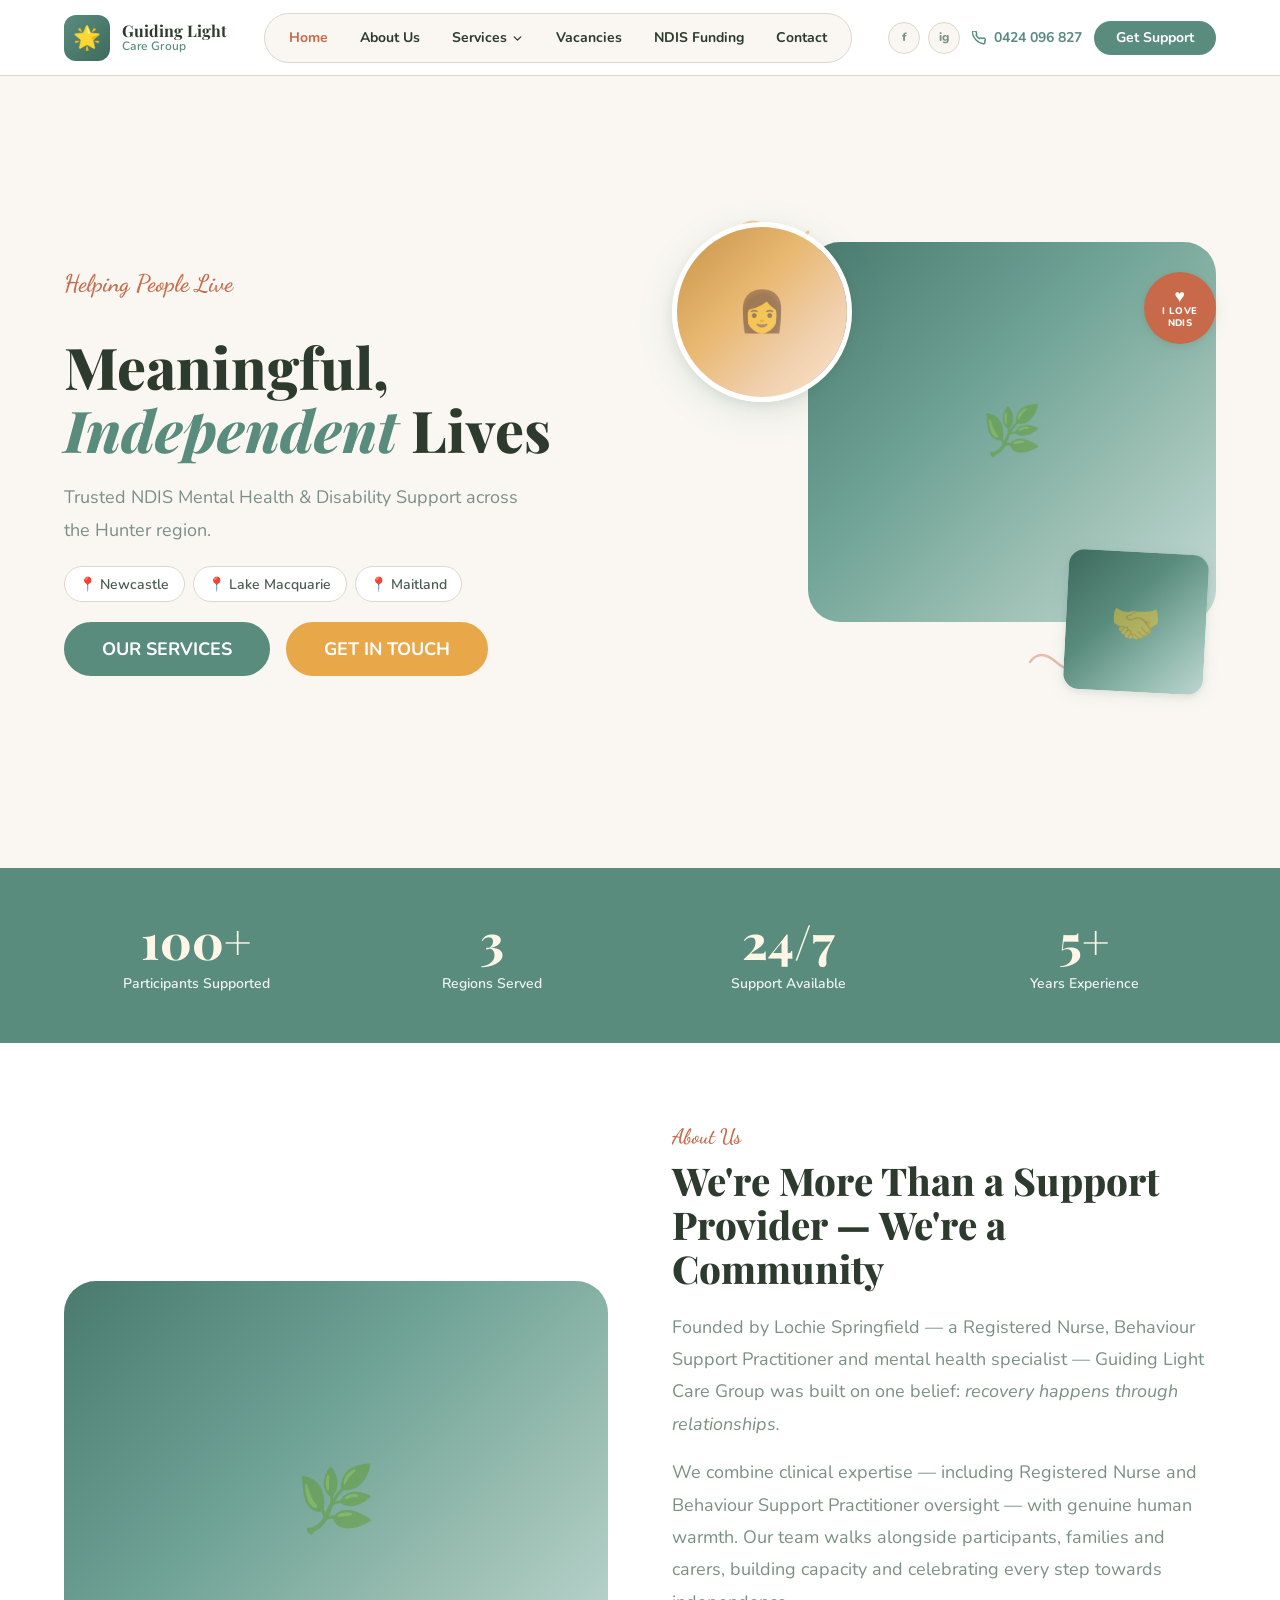
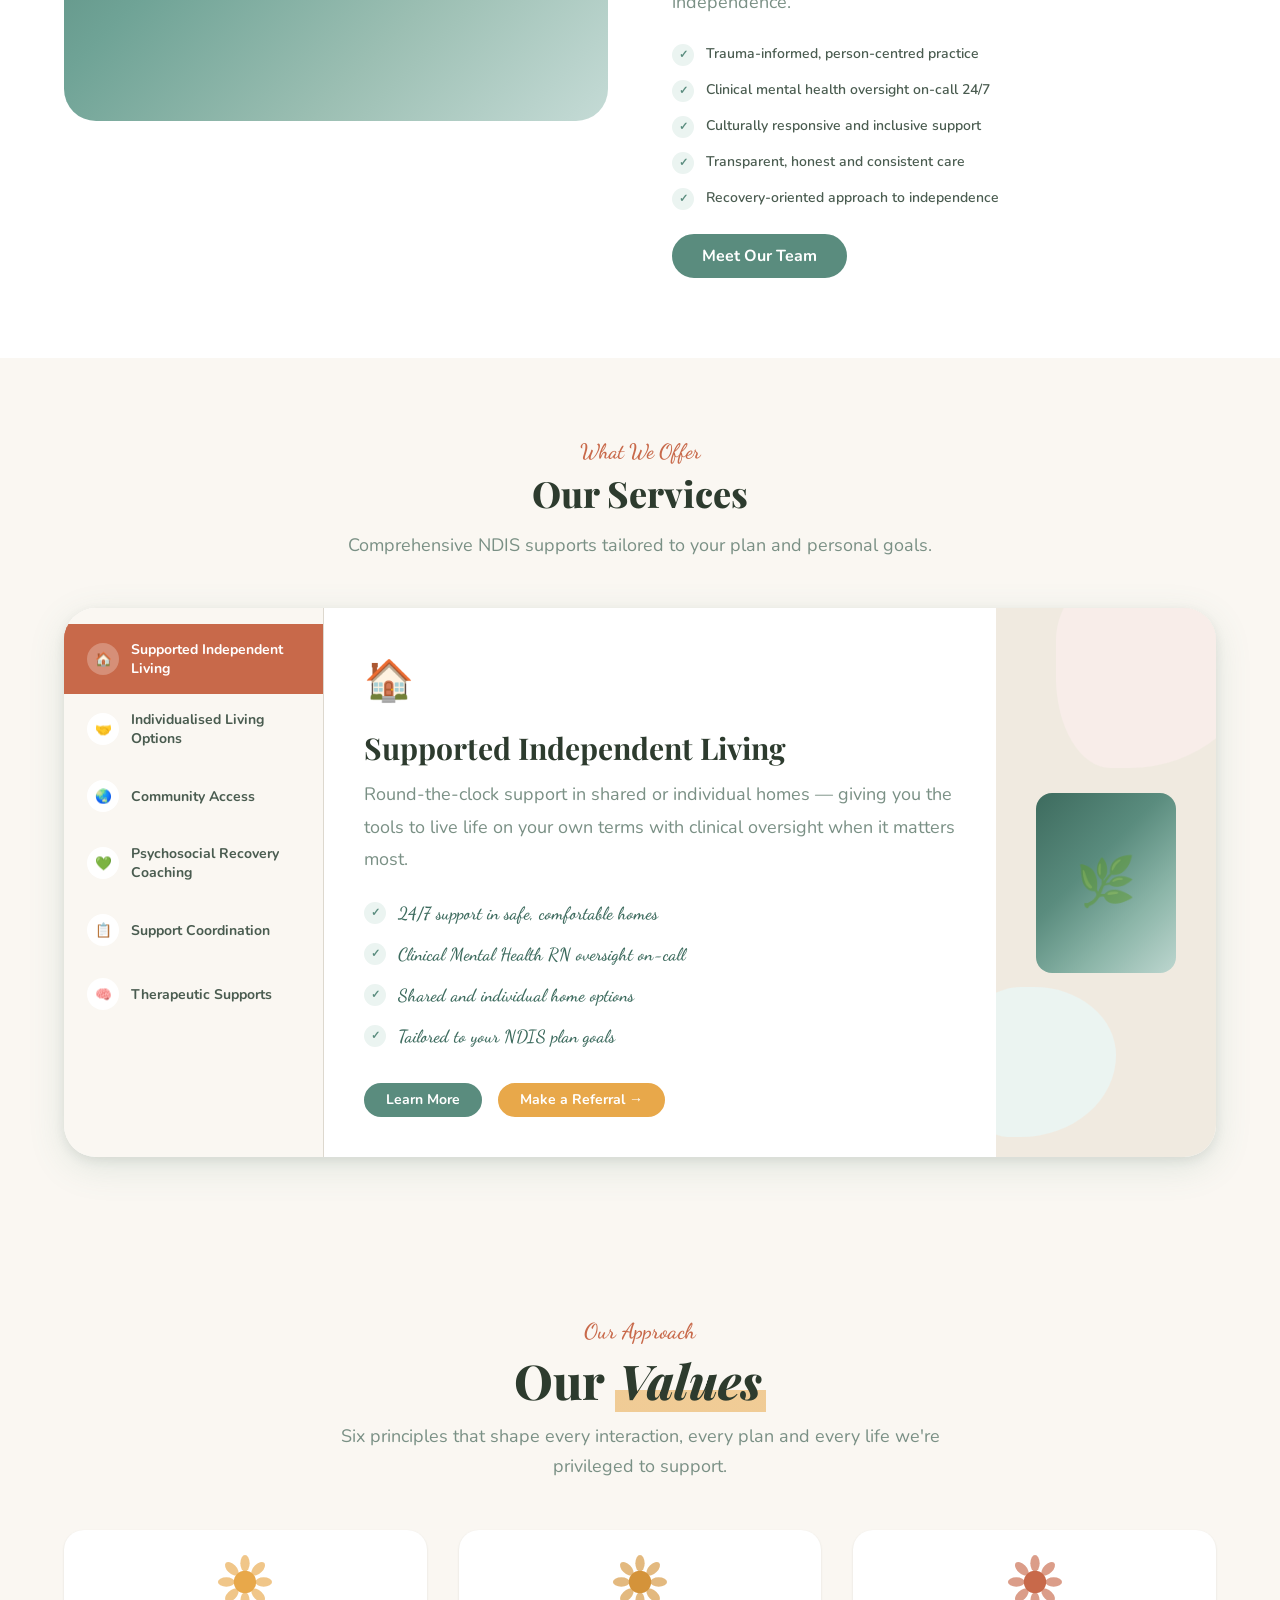
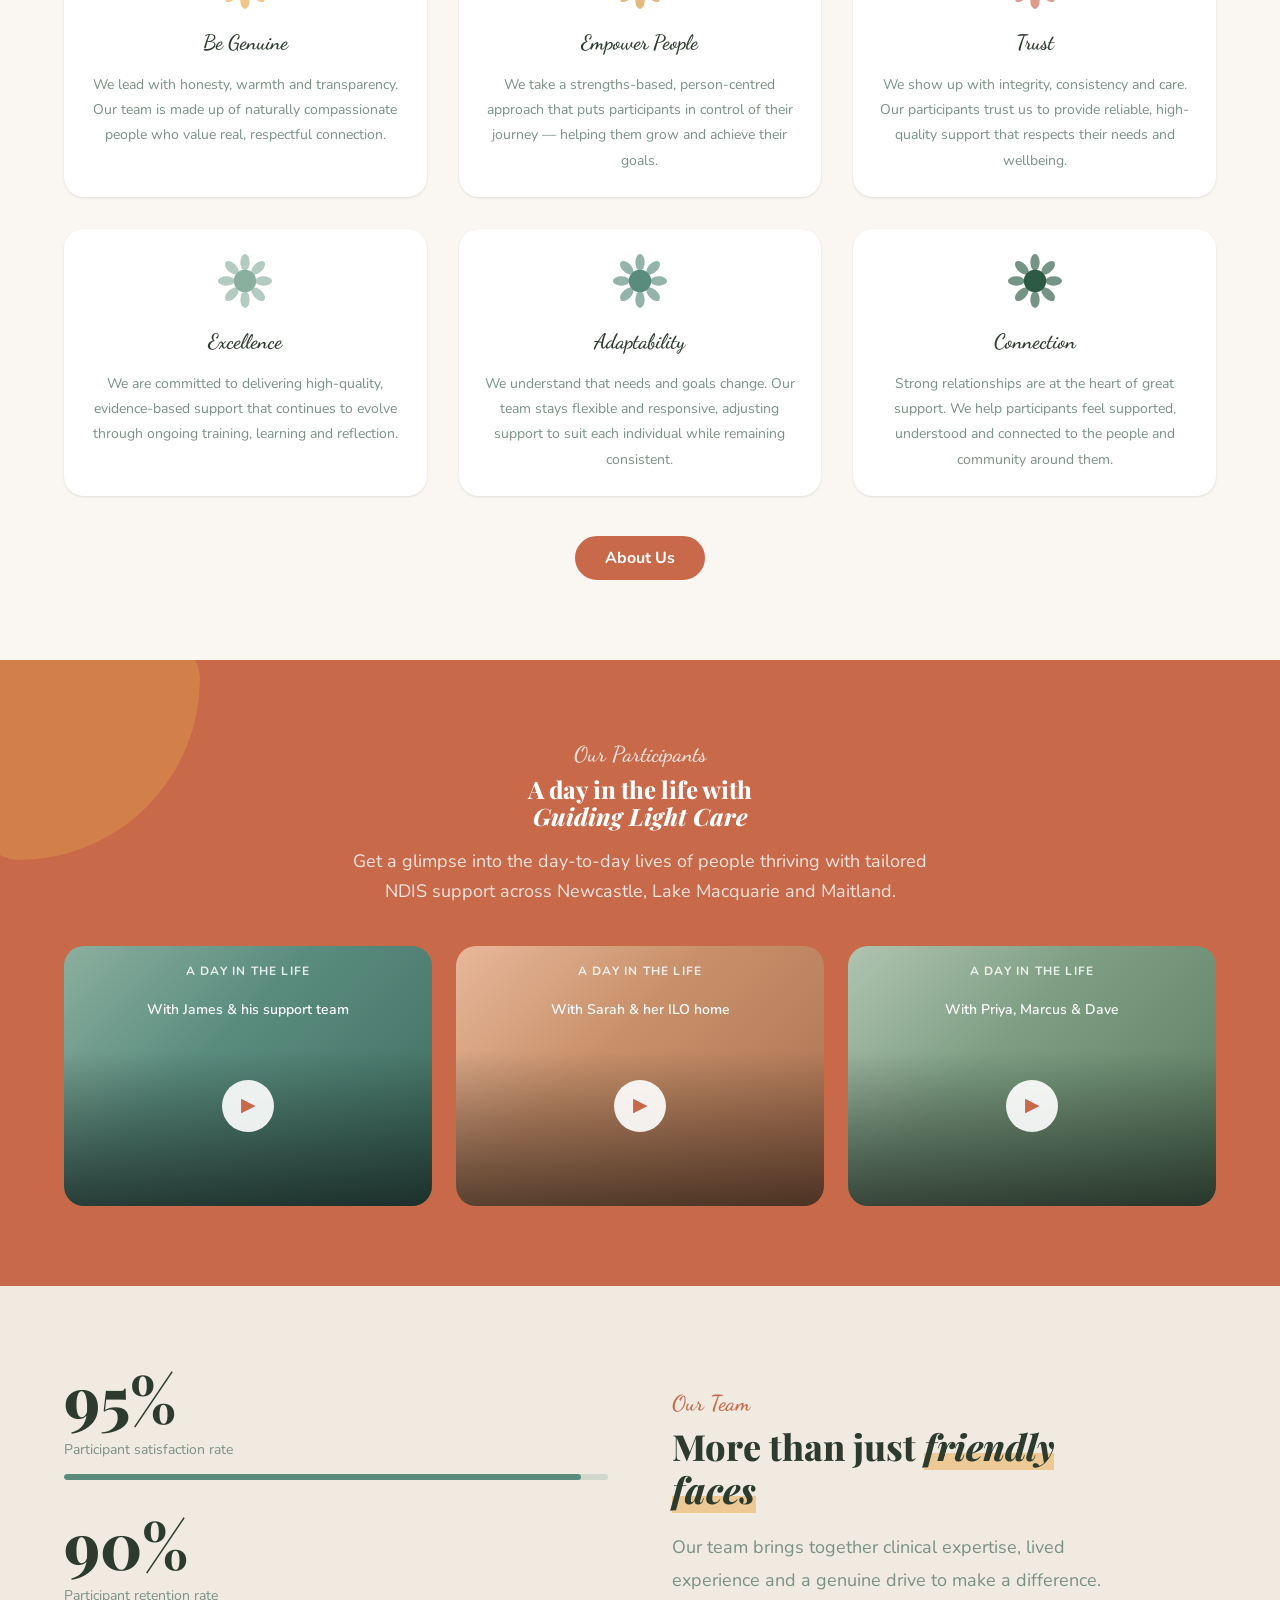
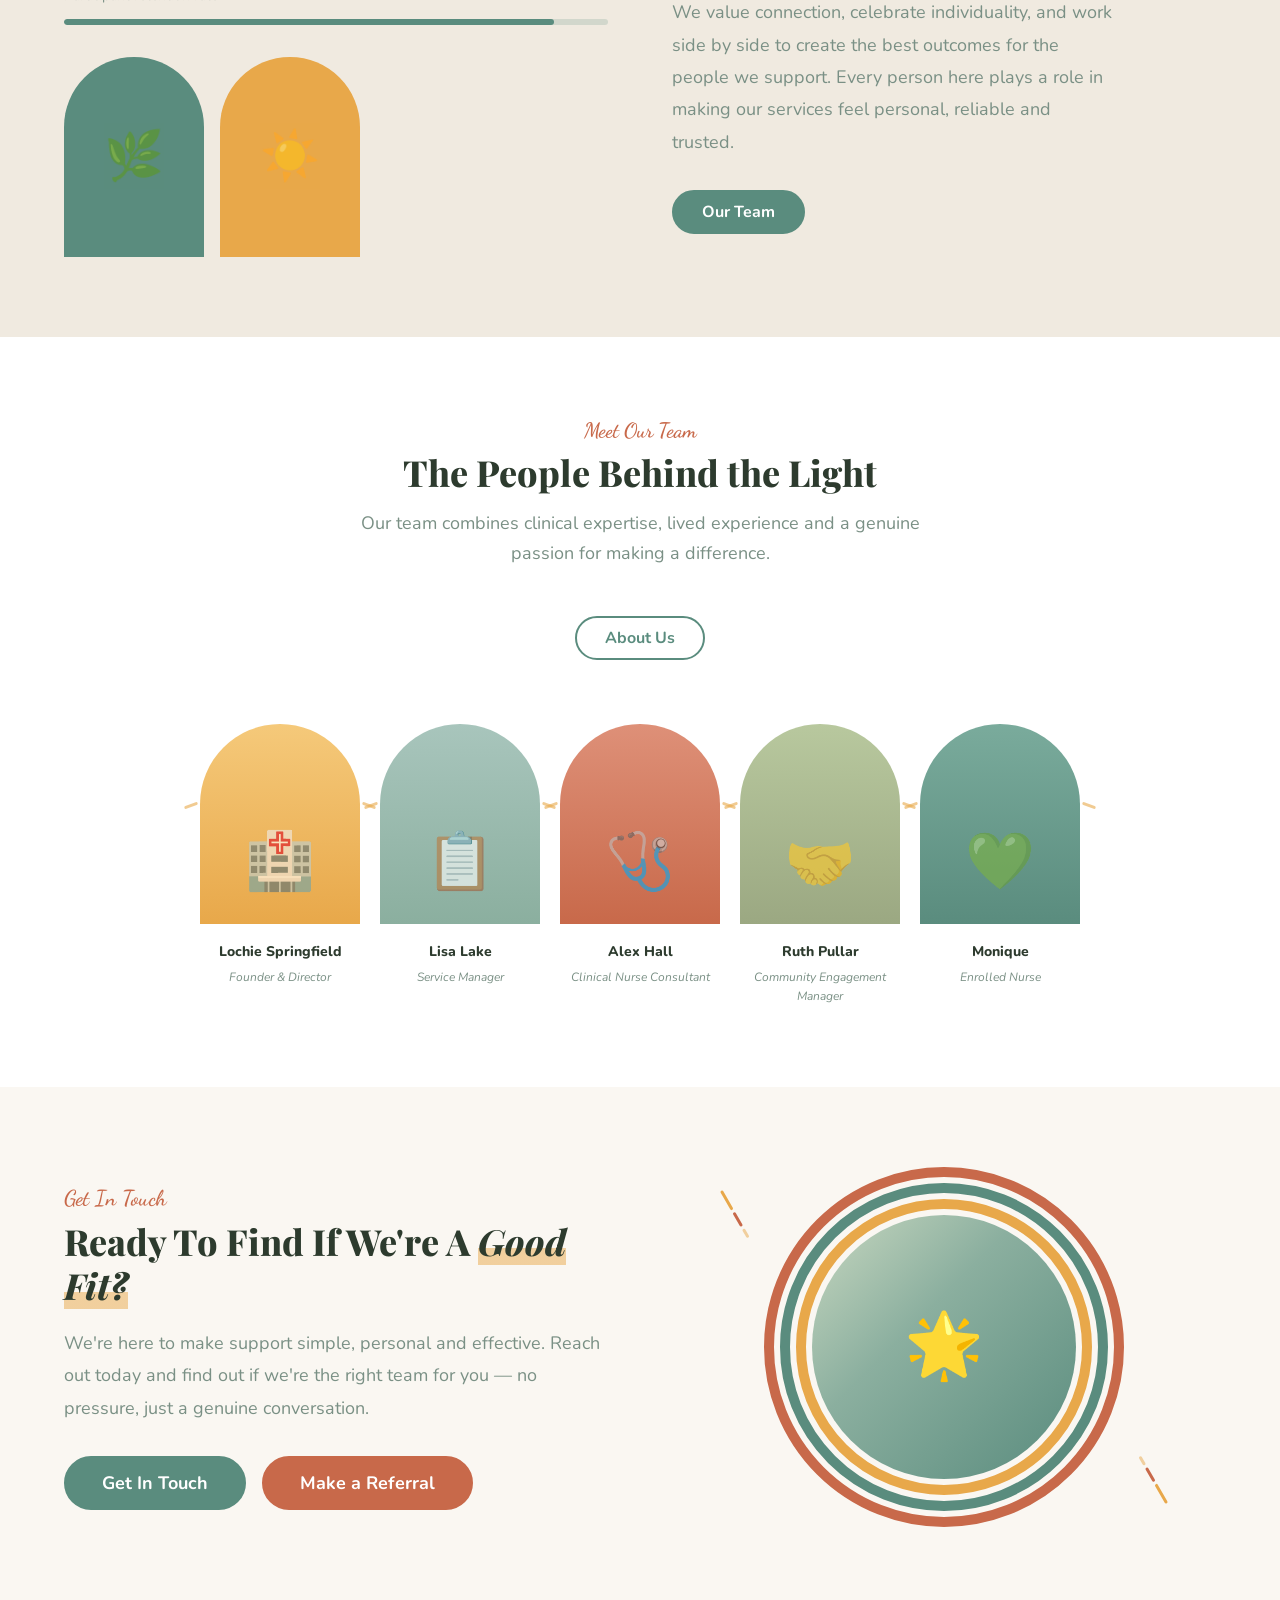
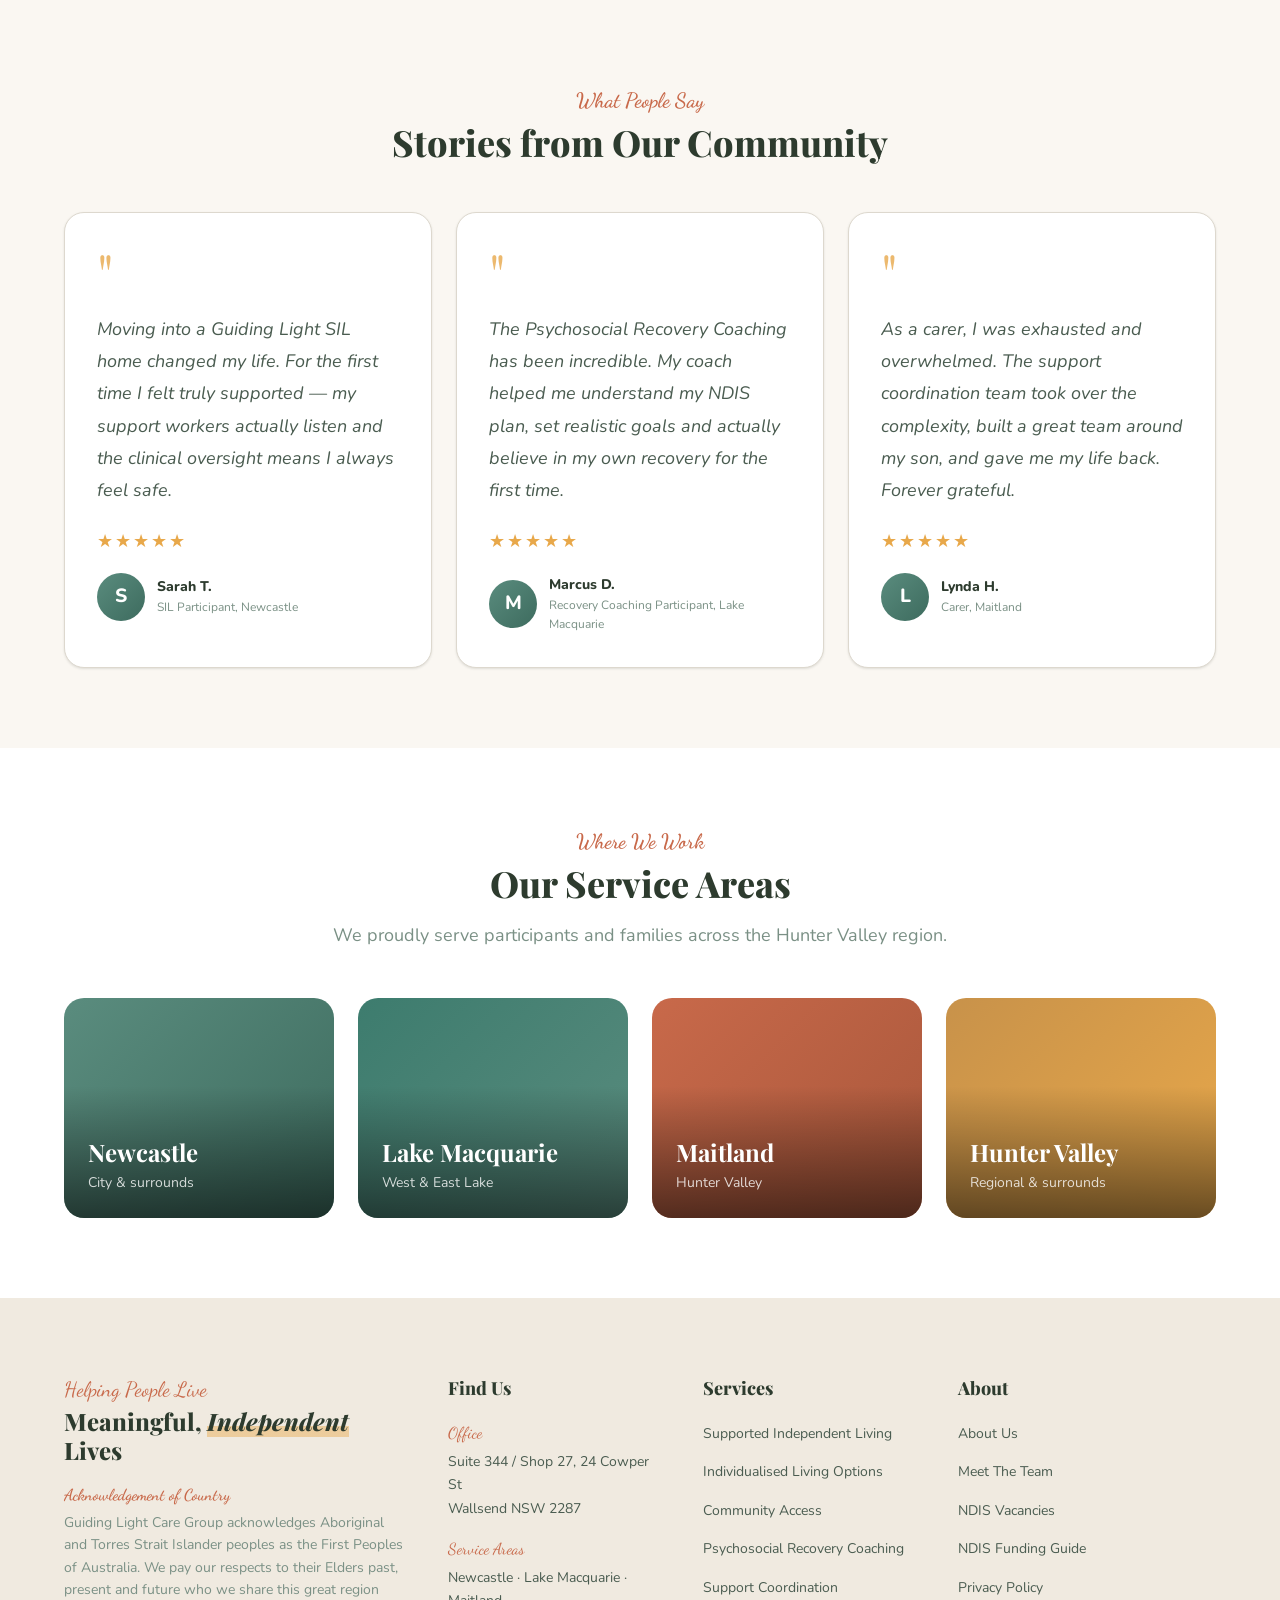
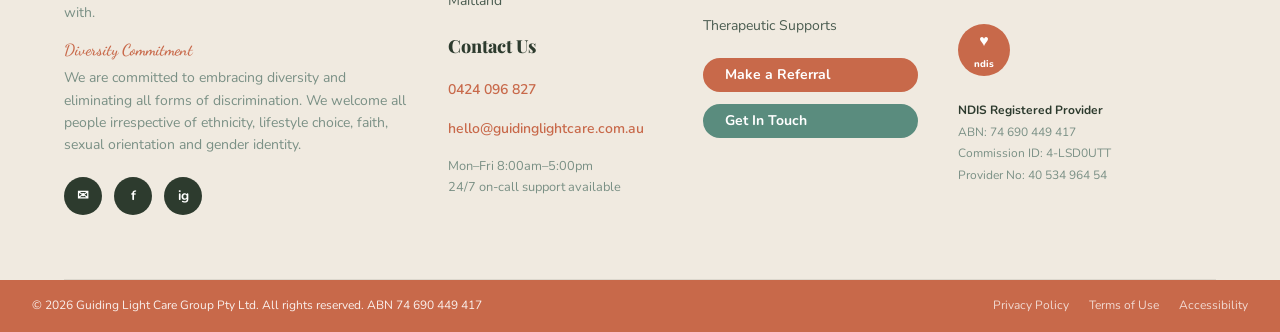
==== commit 71ba0c8d: "Fill website with real Guiding Light Care Group content - Replace all placeholder team names with re" ====
--- a/index.html
+++ b/index.html
@@ -181,8 +181,8 @@
         <div class="split__content fade-in-up delay-2">
           <span class="section-label">About Us</span>
           <h2 id="about-heading" class="display-heading" style="font-size:clamp(1.8rem,3vw,2.4rem);margin-bottom:1.25rem;">We're More Than a Support Provider — We're a Community</h2>
-          <p class="lead">Founded on the belief that every person deserves to live the life they choose, Guiding Light Care Group was built by people who understand the complexity of psychosocial disability firsthand.</p>
-          <p>We combine clinical expertise — with on-call Mental Health Registered Nurse oversight — with genuine human connection. Our team walks alongside participants, families and carers, building capacity and celebrating every step towards independence.</p>
+          <p class="lead">Founded by Lochie Springfield — a Registered Nurse, Behaviour Support Practitioner and mental health specialist — Guiding Light Care Group was built on one belief: <em>recovery happens through relationships.</em></p>
+          <p>We combine clinical expertise — including Registered Nurse and Behaviour Support Practitioner oversight — with genuine human warmth. Our team walks alongside participants, families and carers, building capacity and celebrating every step towards independence.</p>
           <ul class="value-list">
             <li class="value-item">Trauma-informed, person-centred practice</li>
             <li class="value-item">Clinical mental health oversight on-call 24/7</li>
@@ -509,47 +509,47 @@
       <div class="team-arches">
         <div class="team-arch arch--gold fade-in-up">
           <div class="arch__frame">
-            <div class="arch__photo">👩</div>
+            <div class="arch__photo">🏥</div>
           </div>
           <div class="arch__info">
-            <div class="arch__name">Jessica Morland</div>
+            <div class="arch__name">Lochie Springfield</div>
             <div class="arch__role">Founder &amp; Director</div>
           </div>
         </div>
         <div class="team-arch arch--sage fade-in-up delay-1">
           <div class="arch__frame">
-            <div class="arch__photo">👨</div>
+            <div class="arch__photo">📋</div>
           </div>
           <div class="arch__info">
-            <div class="arch__name">Daniel Huang</div>
-            <div class="arch__role">Clinical Lead — MH RN</div>
+            <div class="arch__name">Lisa Lake</div>
+            <div class="arch__role">Service Manager</div>
           </div>
         </div>
         <div class="team-arch arch--terra fade-in-up delay-2">
           <div class="arch__frame">
-            <div class="arch__photo">👩</div>
+            <div class="arch__photo">🩺</div>
           </div>
           <div class="arch__info">
-            <div class="arch__name">Anika Patel</div>
-            <div class="arch__role">Head of Support Coordination</div>
+            <div class="arch__name">Alex Hall</div>
+            <div class="arch__role">Clinical Nurse Consultant</div>
           </div>
         </div>
         <div class="team-arch arch--olive fade-in-up delay-3">
           <div class="arch__frame">
-            <div class="arch__photo">👨</div>
+            <div class="arch__photo">🤝</div>
           </div>
           <div class="arch__info">
-            <div class="arch__name">Marcus Connolly</div>
-            <div class="arch__role">SIL &amp; ILO Operations</div>
+            <div class="arch__name">Ruth Pullar</div>
+            <div class="arch__role">Community Engagement Manager</div>
           </div>
         </div>
         <div class="team-arch arch--teal fade-in-up delay-4">
           <div class="arch__frame">
-            <div class="arch__photo">👩</div>
+            <div class="arch__photo">💚</div>
           </div>
           <div class="arch__info">
-            <div class="arch__name">Priya Sharma</div>
-            <div class="arch__role">Recovery Coach Lead</div>
+            <div class="arch__name">Monique</div>
+            <div class="arch__role">Enrolled Nurse</div>
           </div>
         </div>
       </div>
@@ -711,20 +711,14 @@
           <h4>Find Us</h4>
           <div class="footer-contact-item">
             <div>
-              <span class="footer-col-label">Newcastle</span>
-              <span>Hunter Region, NSW</span>
+              <span class="footer-col-label">Office</span>
+              <span>Suite 344 / Shop 27, 24 Cowper St<br />Wallsend NSW 2287</span>
             </div>
           </div>
           <div class="footer-contact-item">
             <div>
-              <span class="footer-col-label">Lake Macquarie</span>
-              <span>Lake Macquarie, NSW</span>
-            </div>
-          </div>
-          <div class="footer-contact-item">
-            <div>
-              <span class="footer-col-label">Maitland</span>
-              <span>Hunter Valley, NSW</span>
+              <span class="footer-col-label">Service Areas</span>
+              <span>Newcastle · Lake Macquarie · Maitland</span>
             </div>
           </div>
           <h4 style="margin-top:var(--space-6)">Contact Us</h4>
@@ -770,7 +764,9 @@
           </div>
           <div class="footer-compliance">
             <strong>NDIS Registered Provider</strong><br />
-            Registered with NDIS Quality<br />and Safeguards Commission
+            ABN: 74 690 449 417<br />
+            Commission ID: 4-LSD0UTT<br />
+            Provider No: 40 534 964 54
           </div>
         </div>
 
@@ -778,7 +774,7 @@
     </div>
 
     <div class="footer-bottom">
-      <span>© 2025 Guiding Light Care Group. All rights reserved.</span>
+      <span>© 2026 Guiding Light Care Group Pty Ltd. All rights reserved. ABN 74 690 449 417</span>
       <div class="footer-bottom-links">
         <a href="#">Privacy Policy</a>
         <a href="#">Terms of Use</a>
--- a/css/style.css
+++ b/css/style.css
@@ -1735,8 +1735,17 @@
   font-size: var(--font-size-sm);
   color: var(--text-light);
   line-height: var(--line-height-base);
-  margin: 0;
-}
+  margin: 0 0 var(--space-3);
+}
+
+.team-card__email {
+  display: inline-block;
+  font-size: 0.75rem;
+  color: var(--green);
+  text-decoration: none;
+  word-break: break-all;
+}
+.team-card__email:hover { text-decoration: underline; }
 
 /* ============================================================
    Steps / Process
